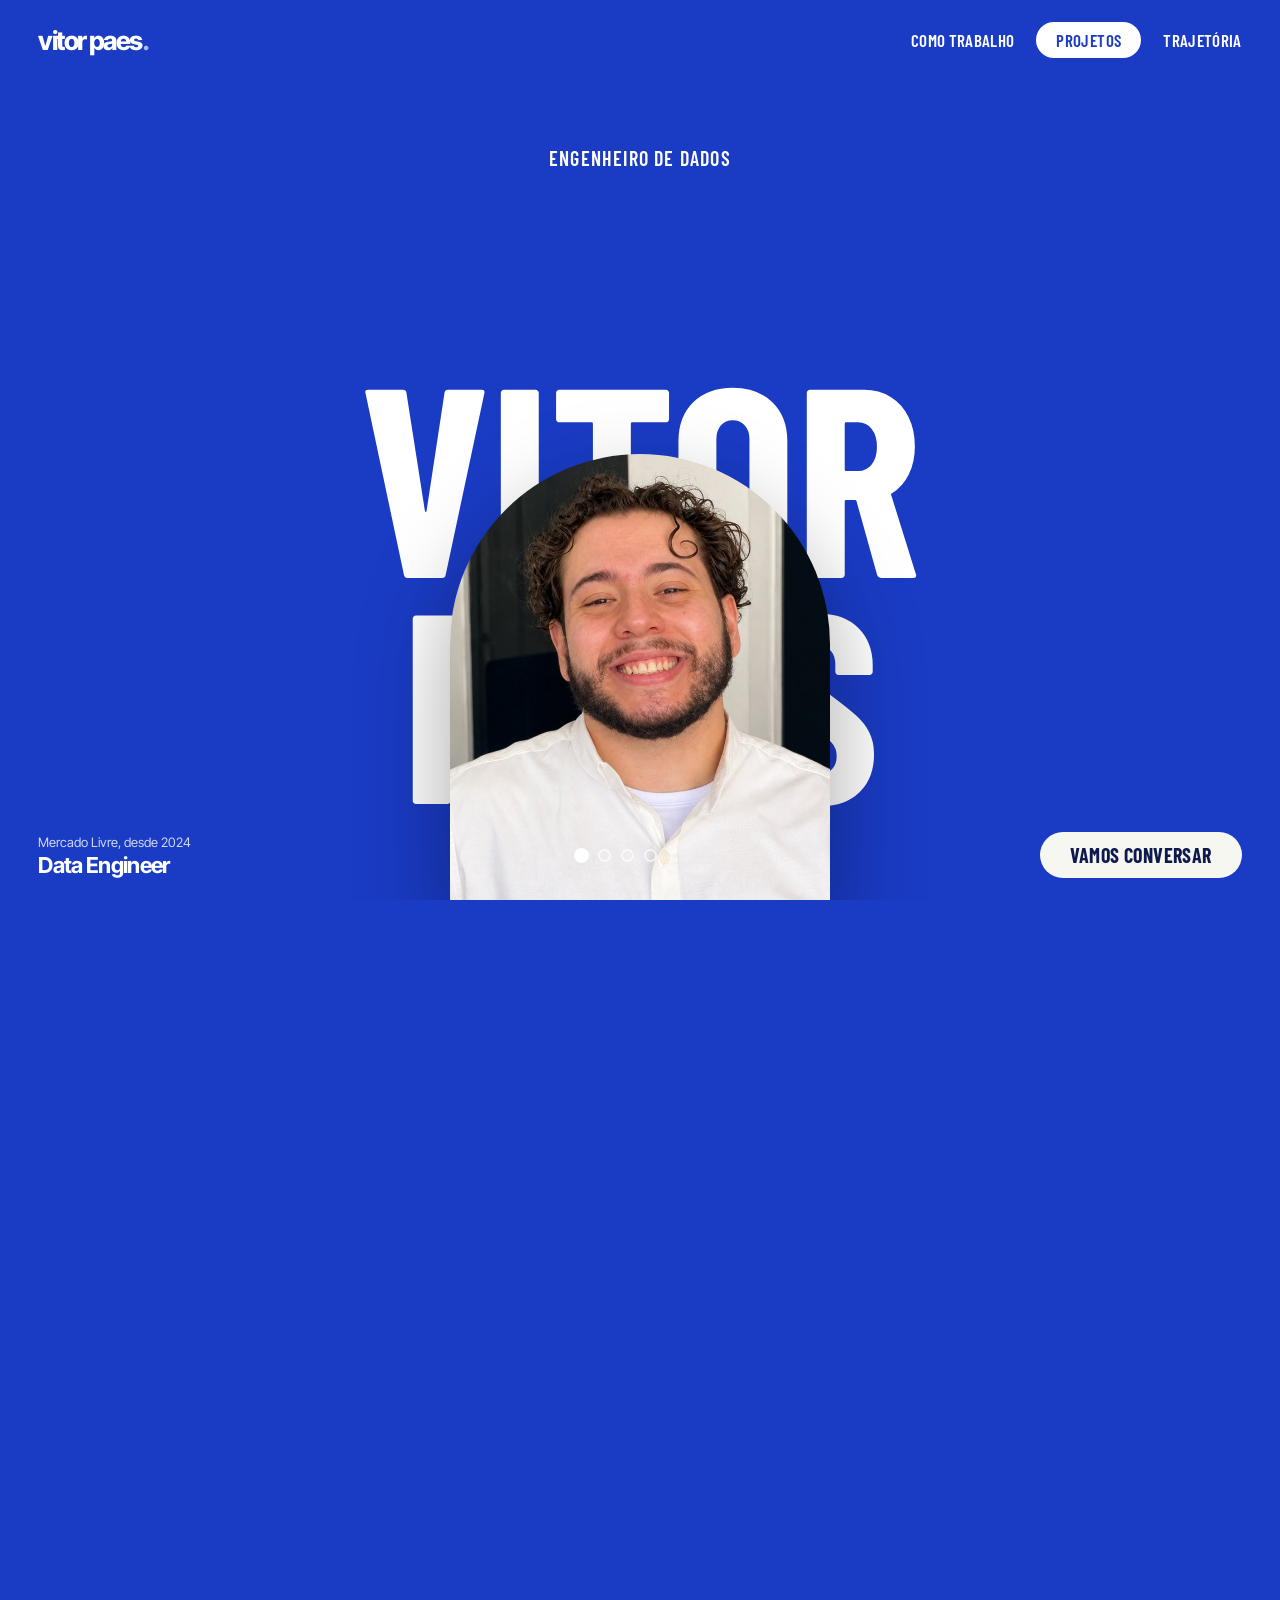
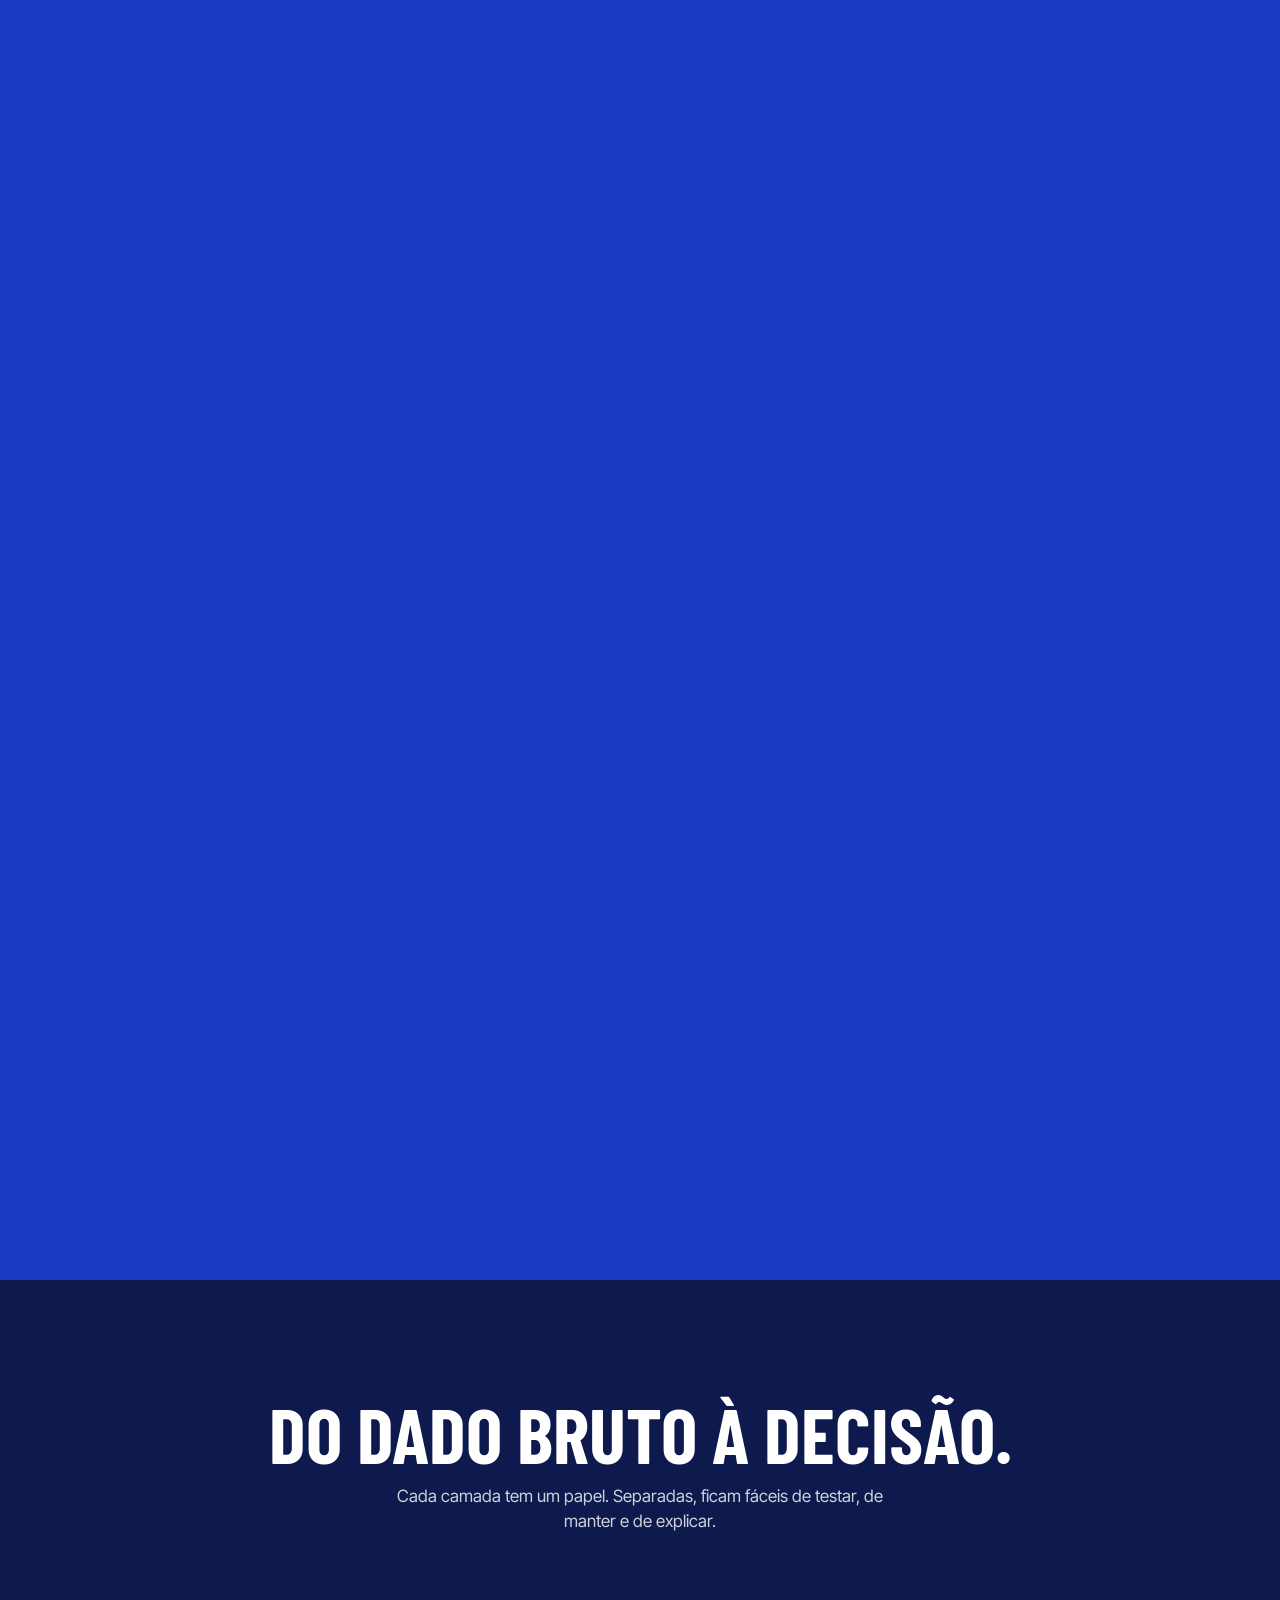
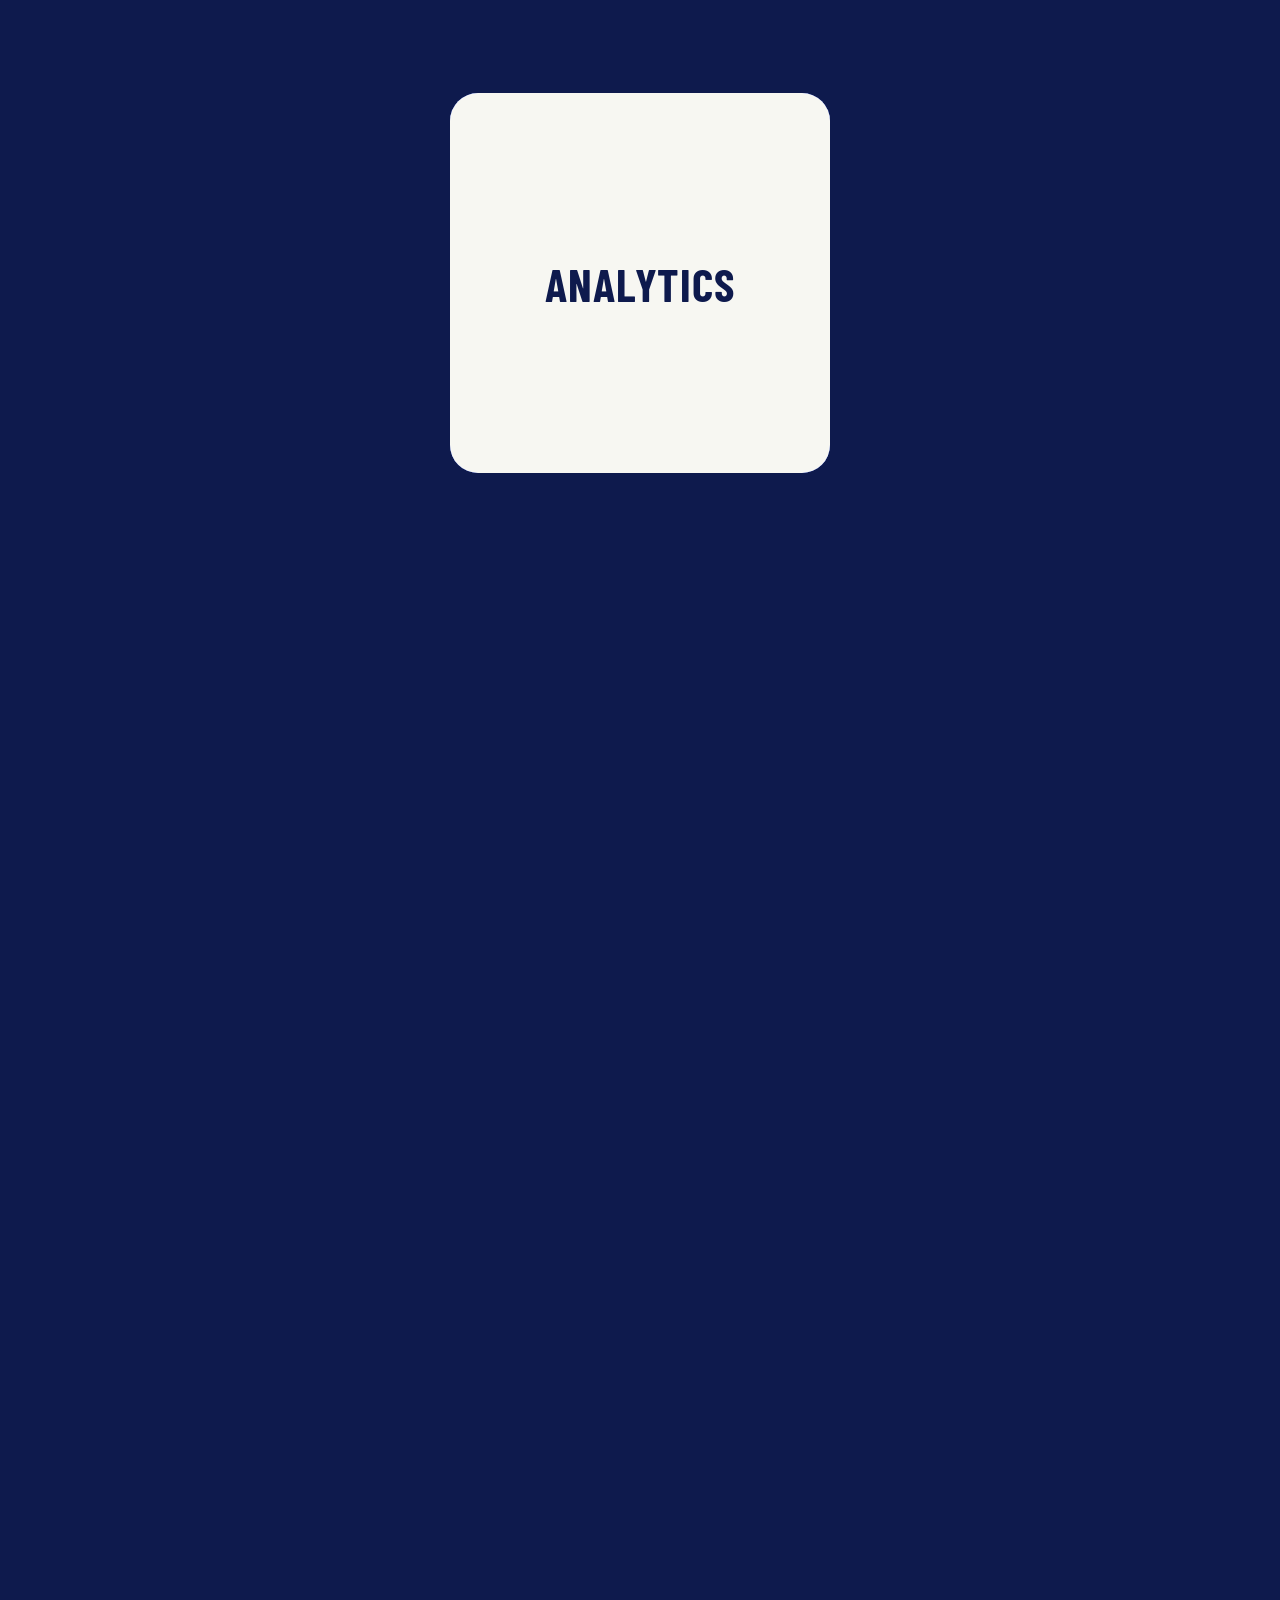
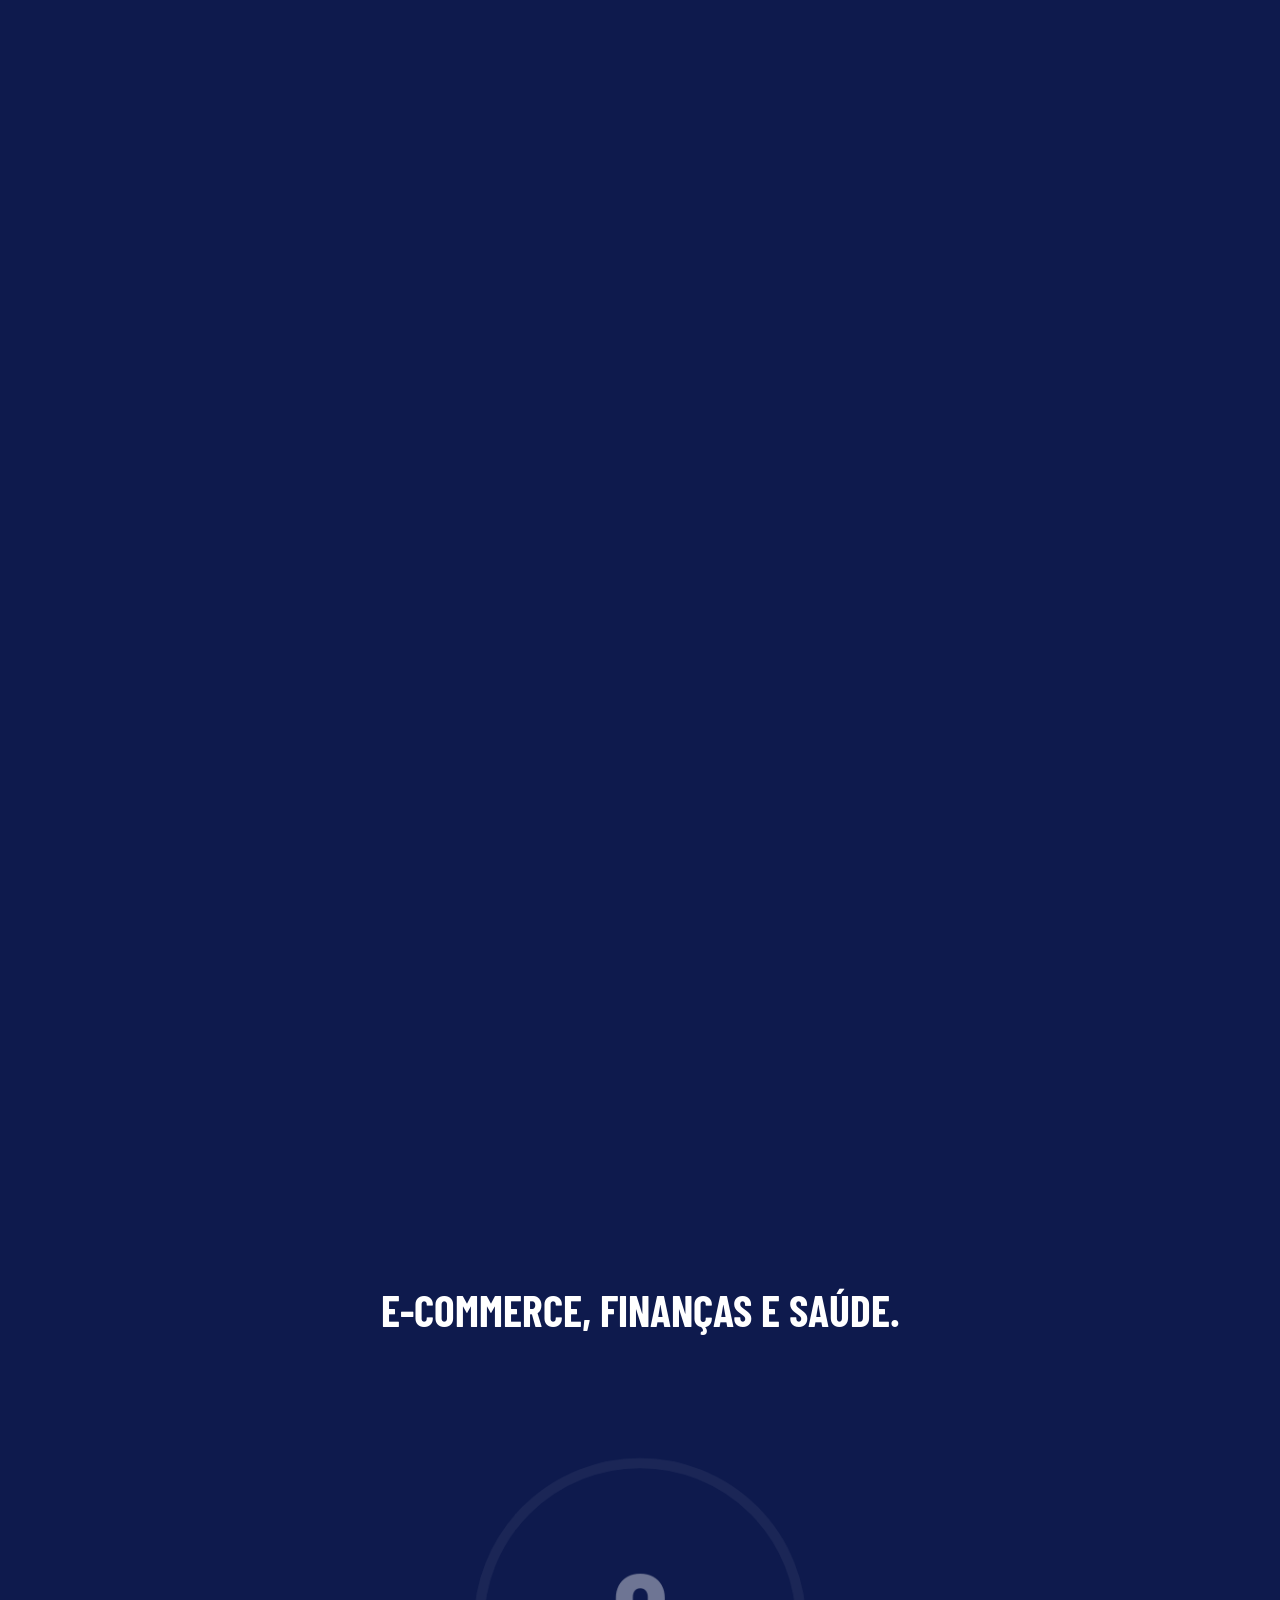
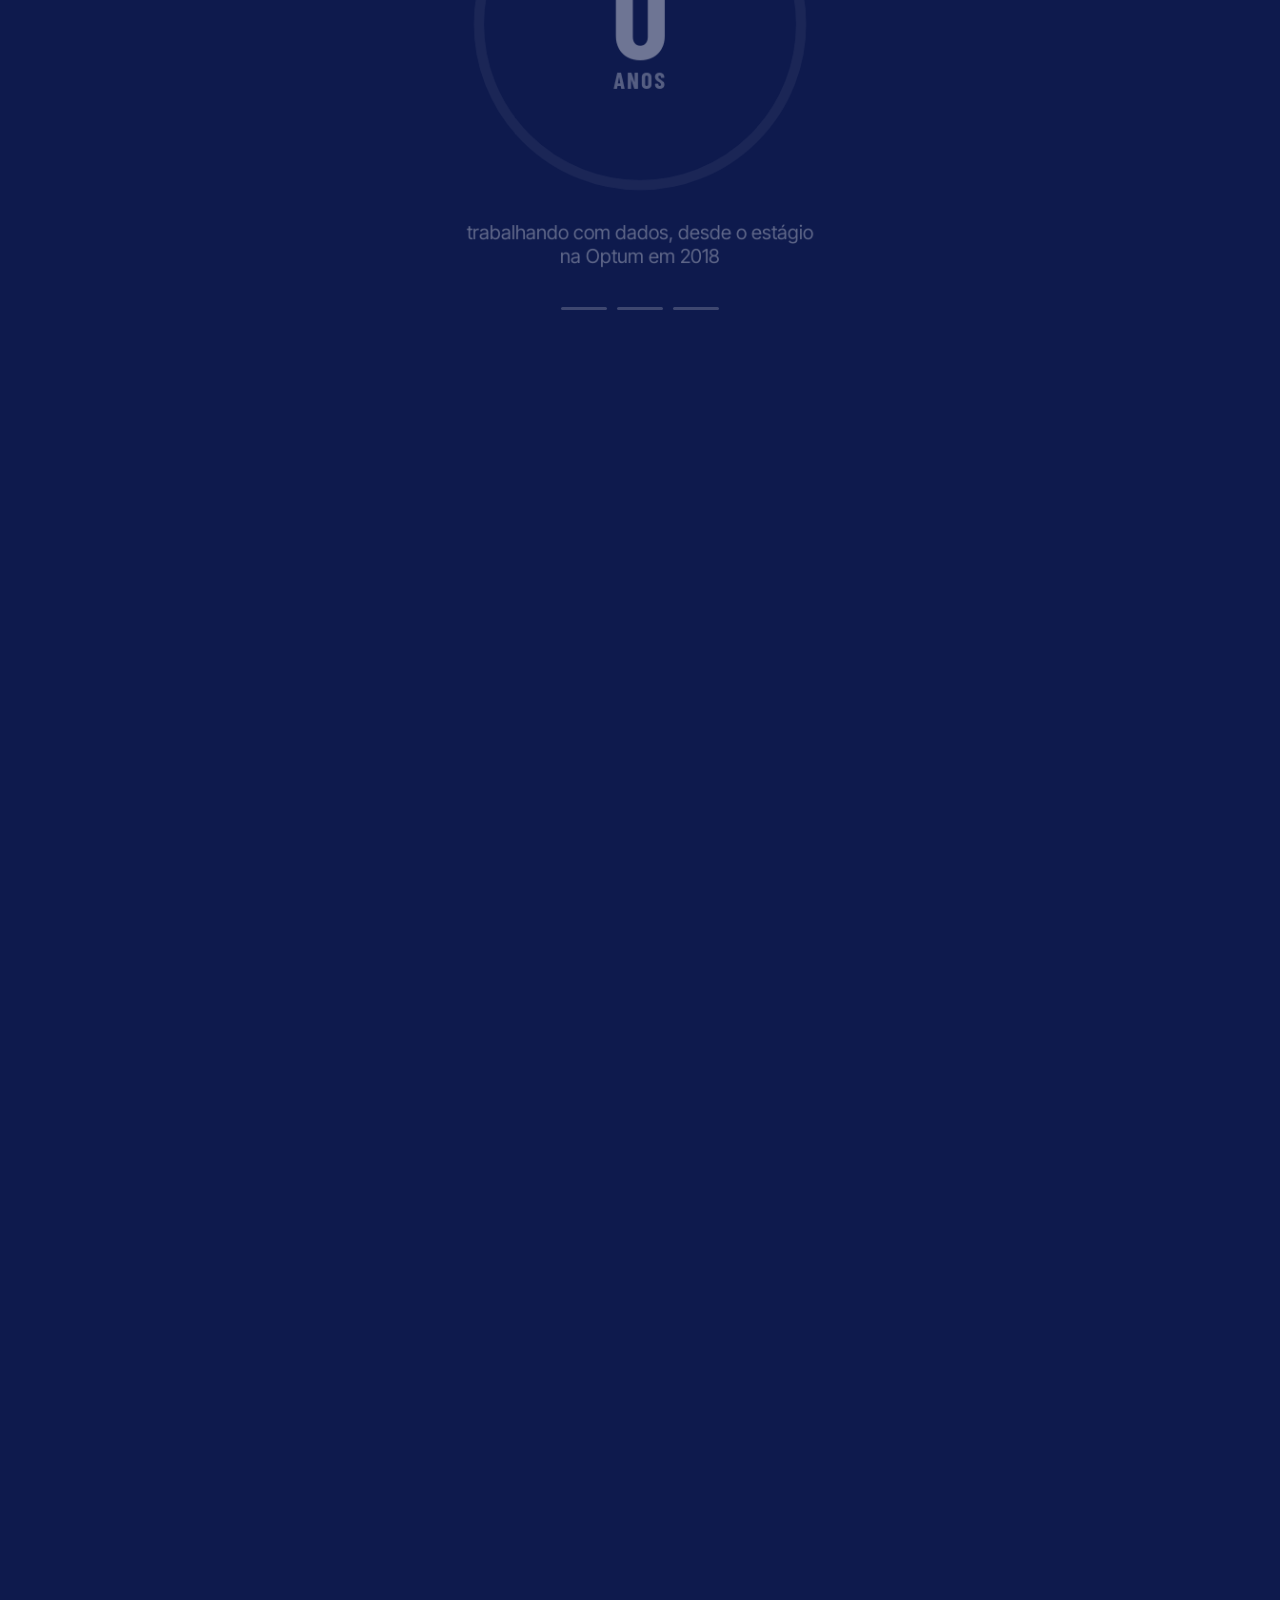
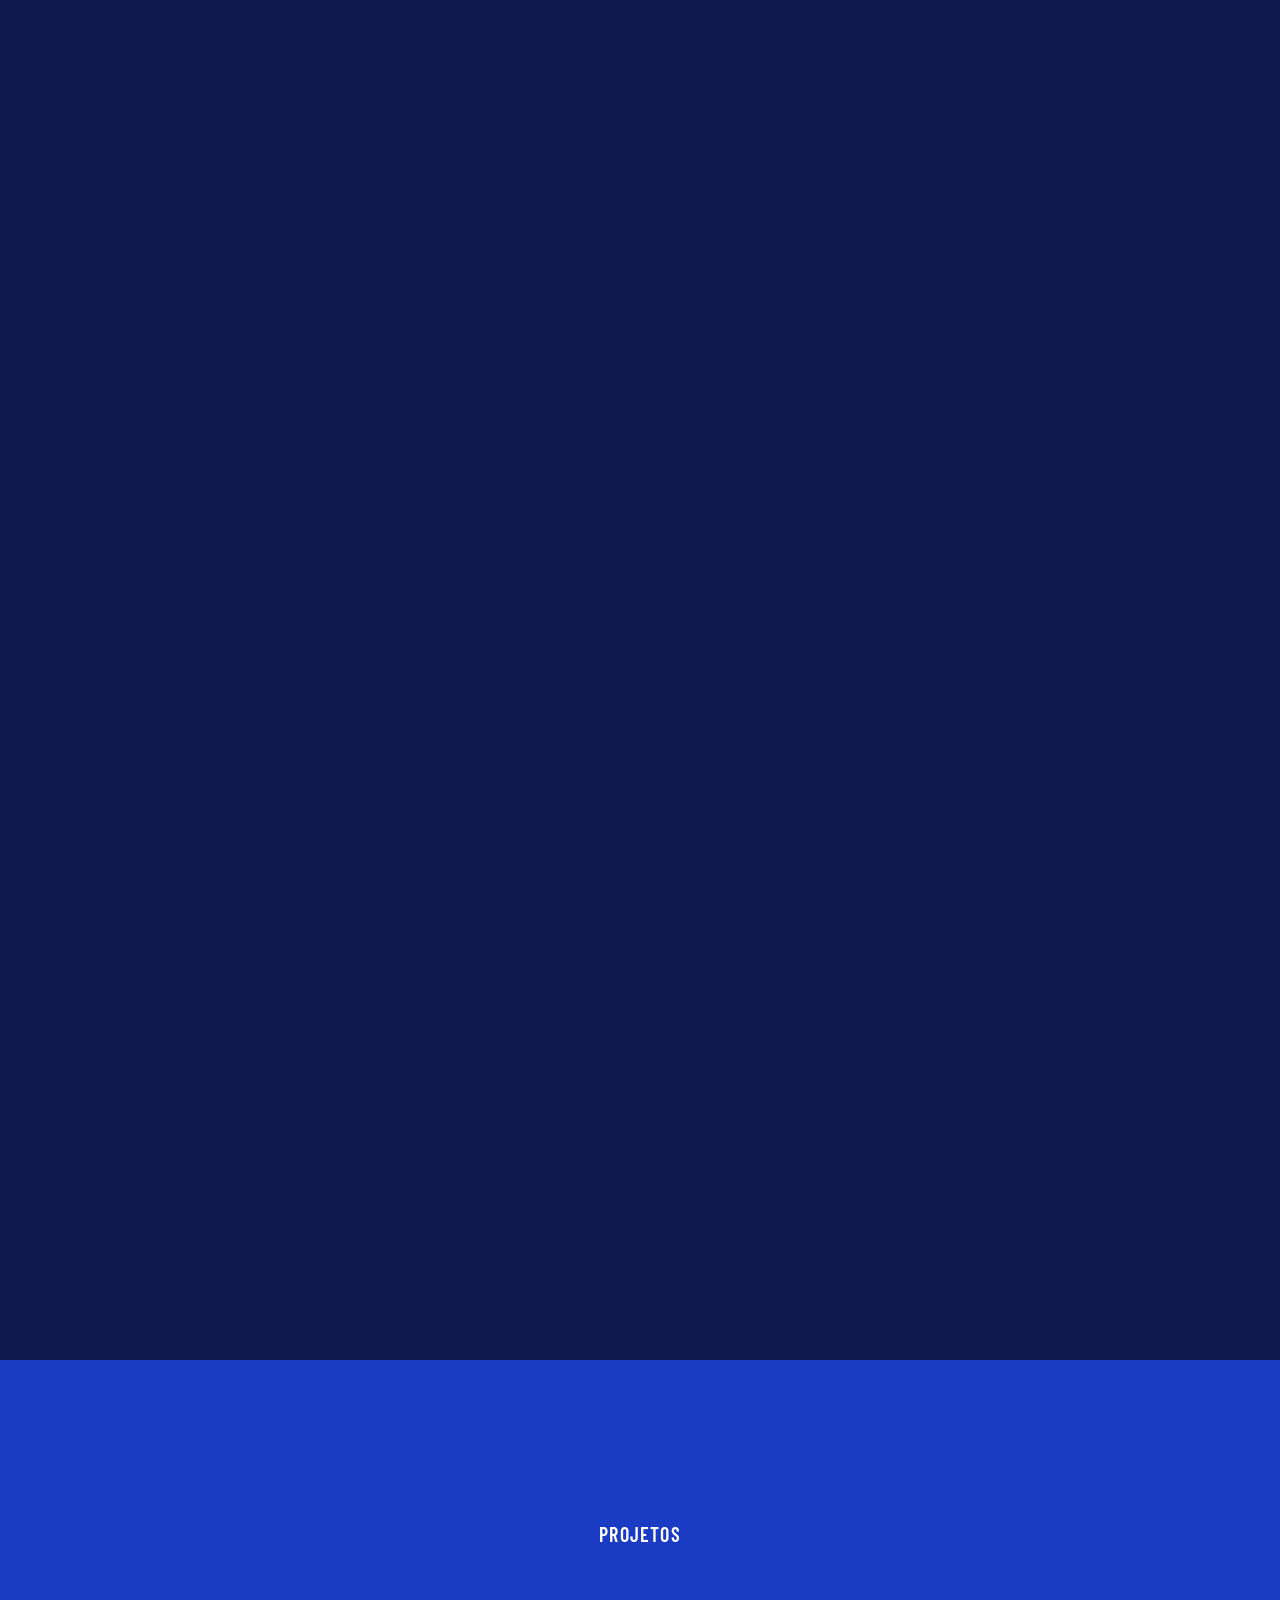
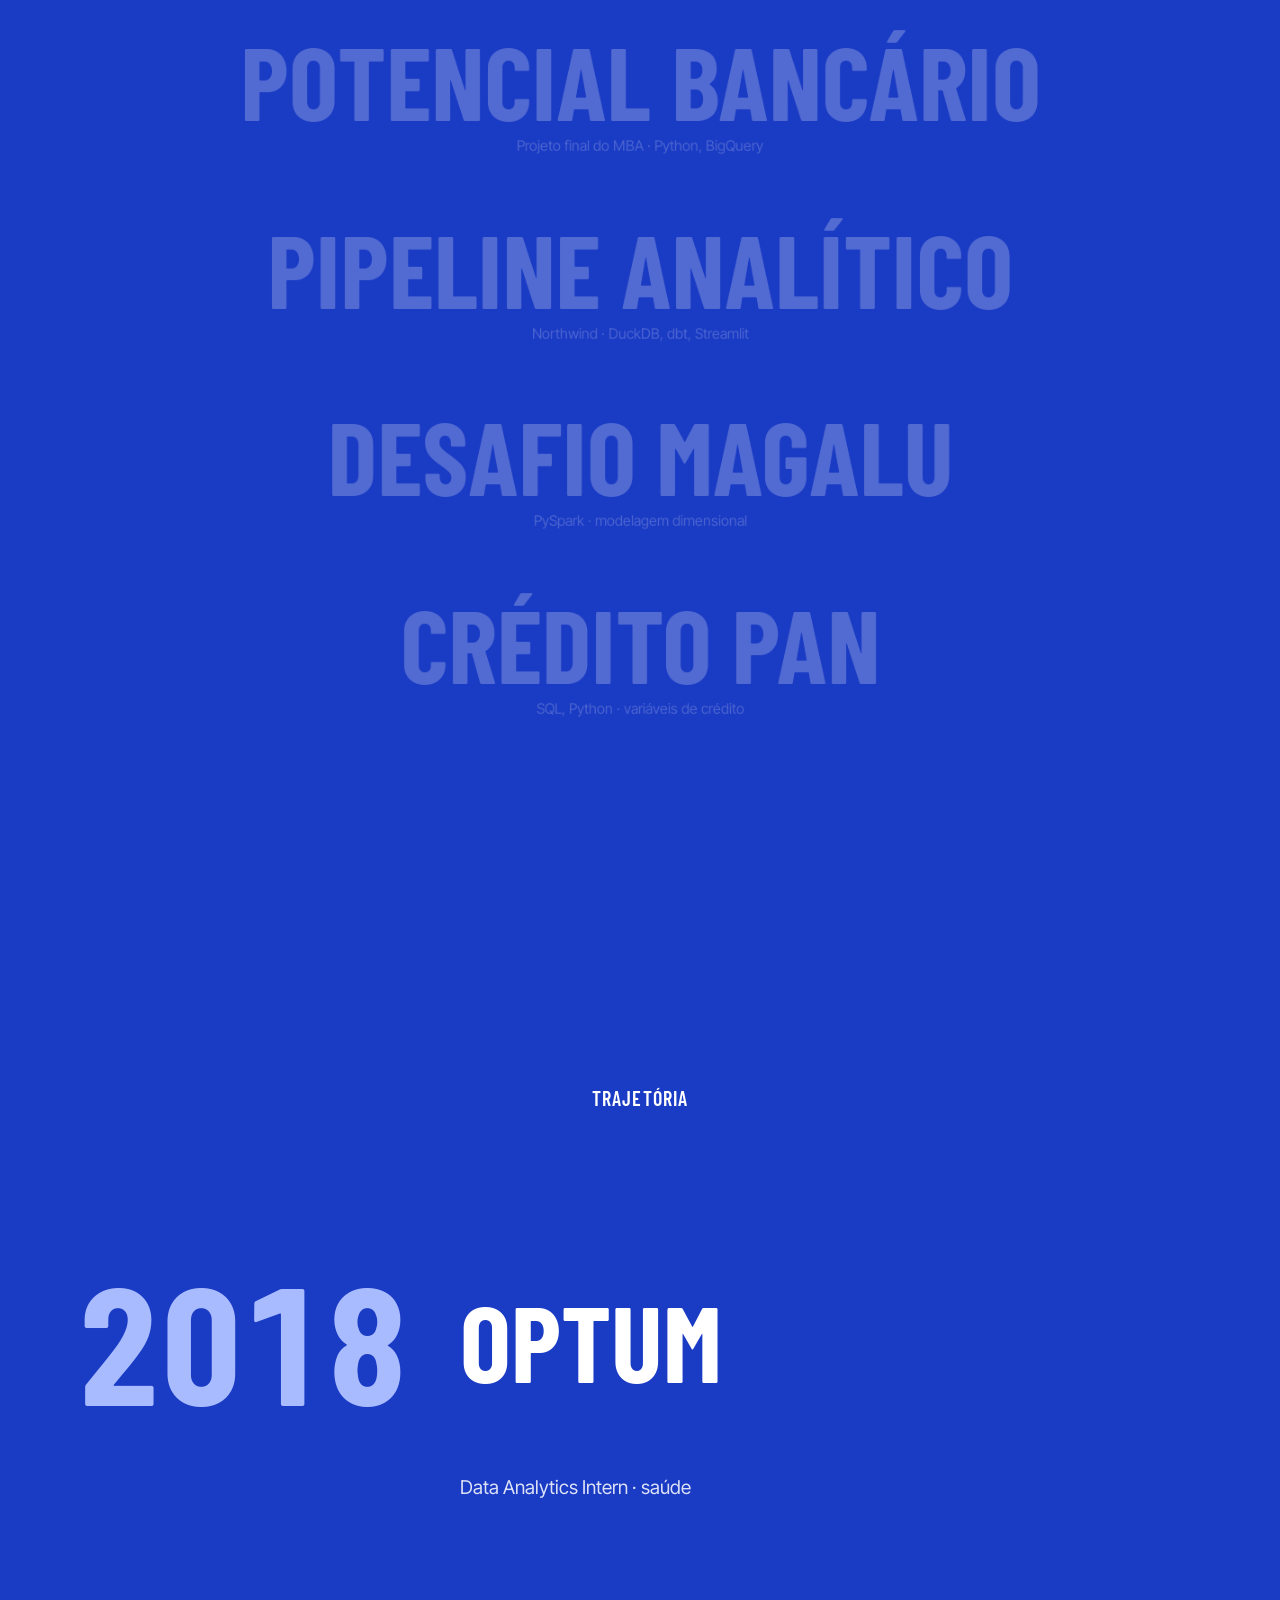
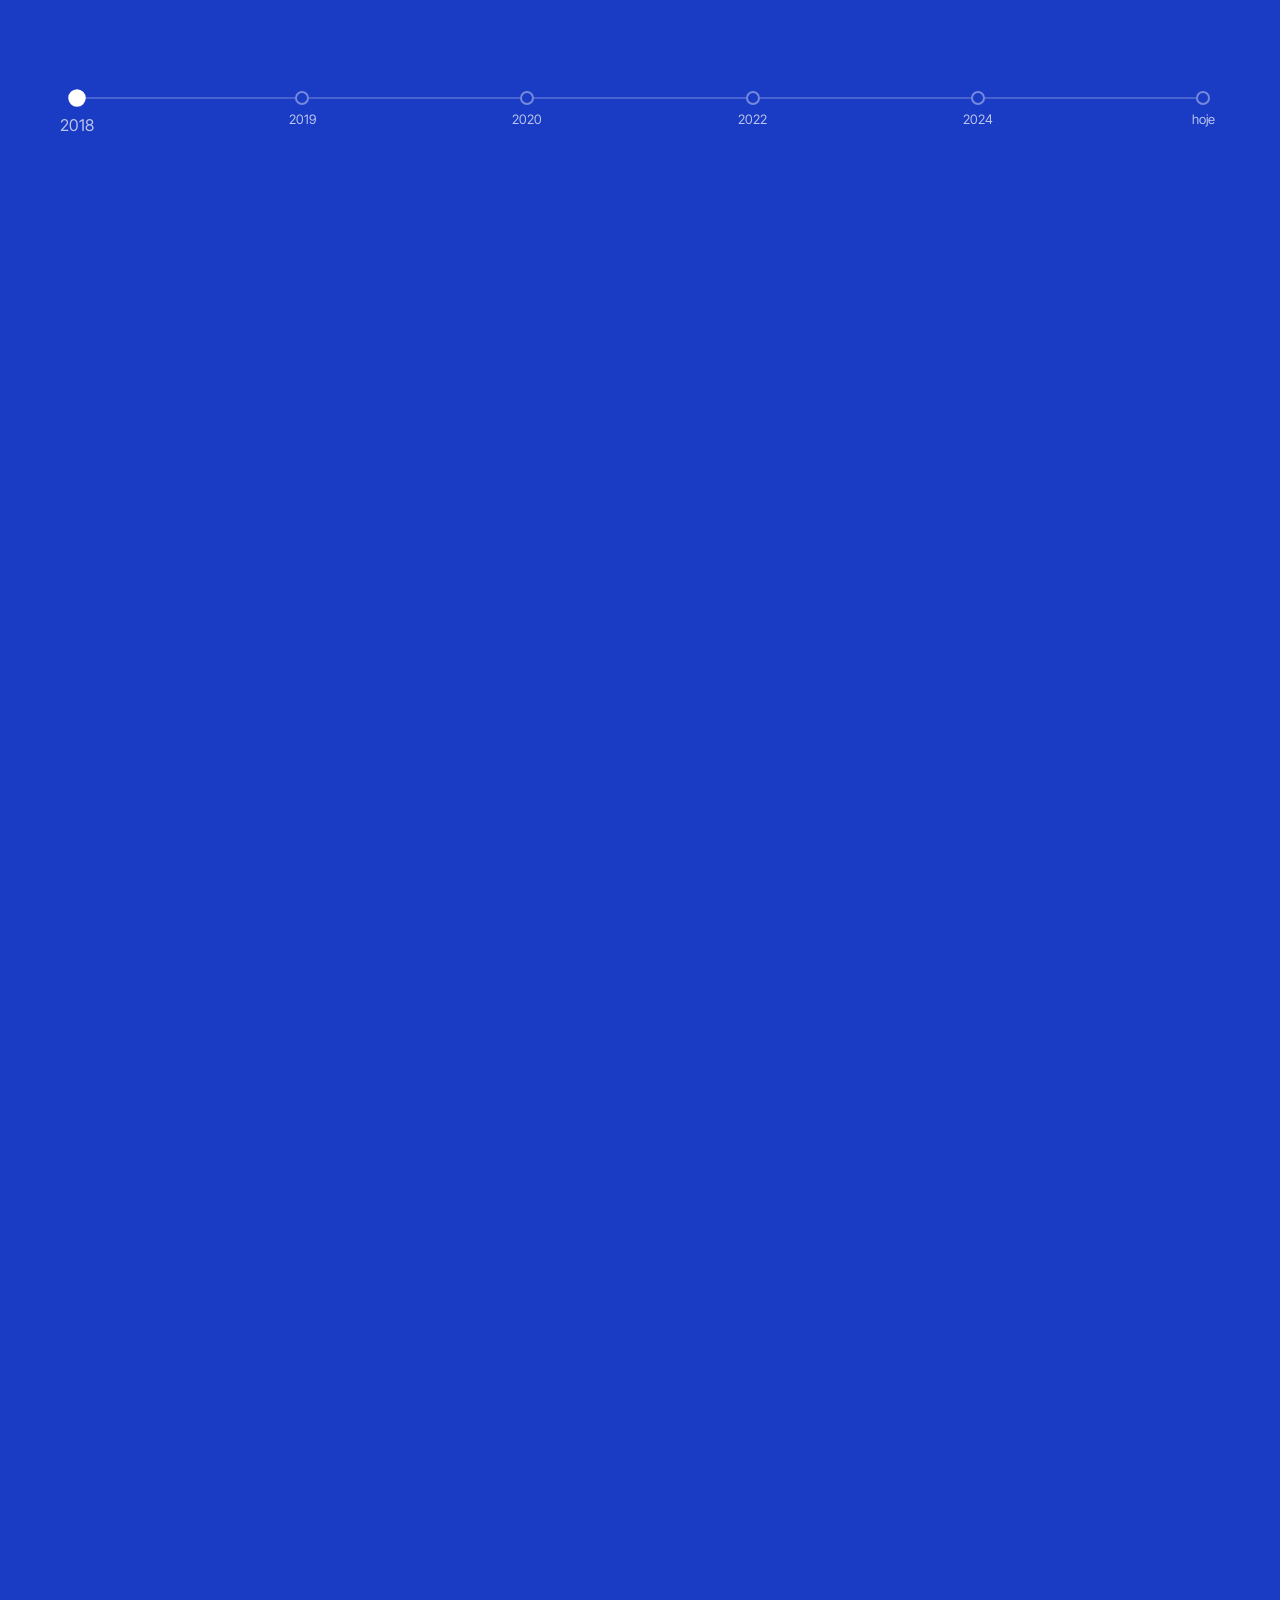
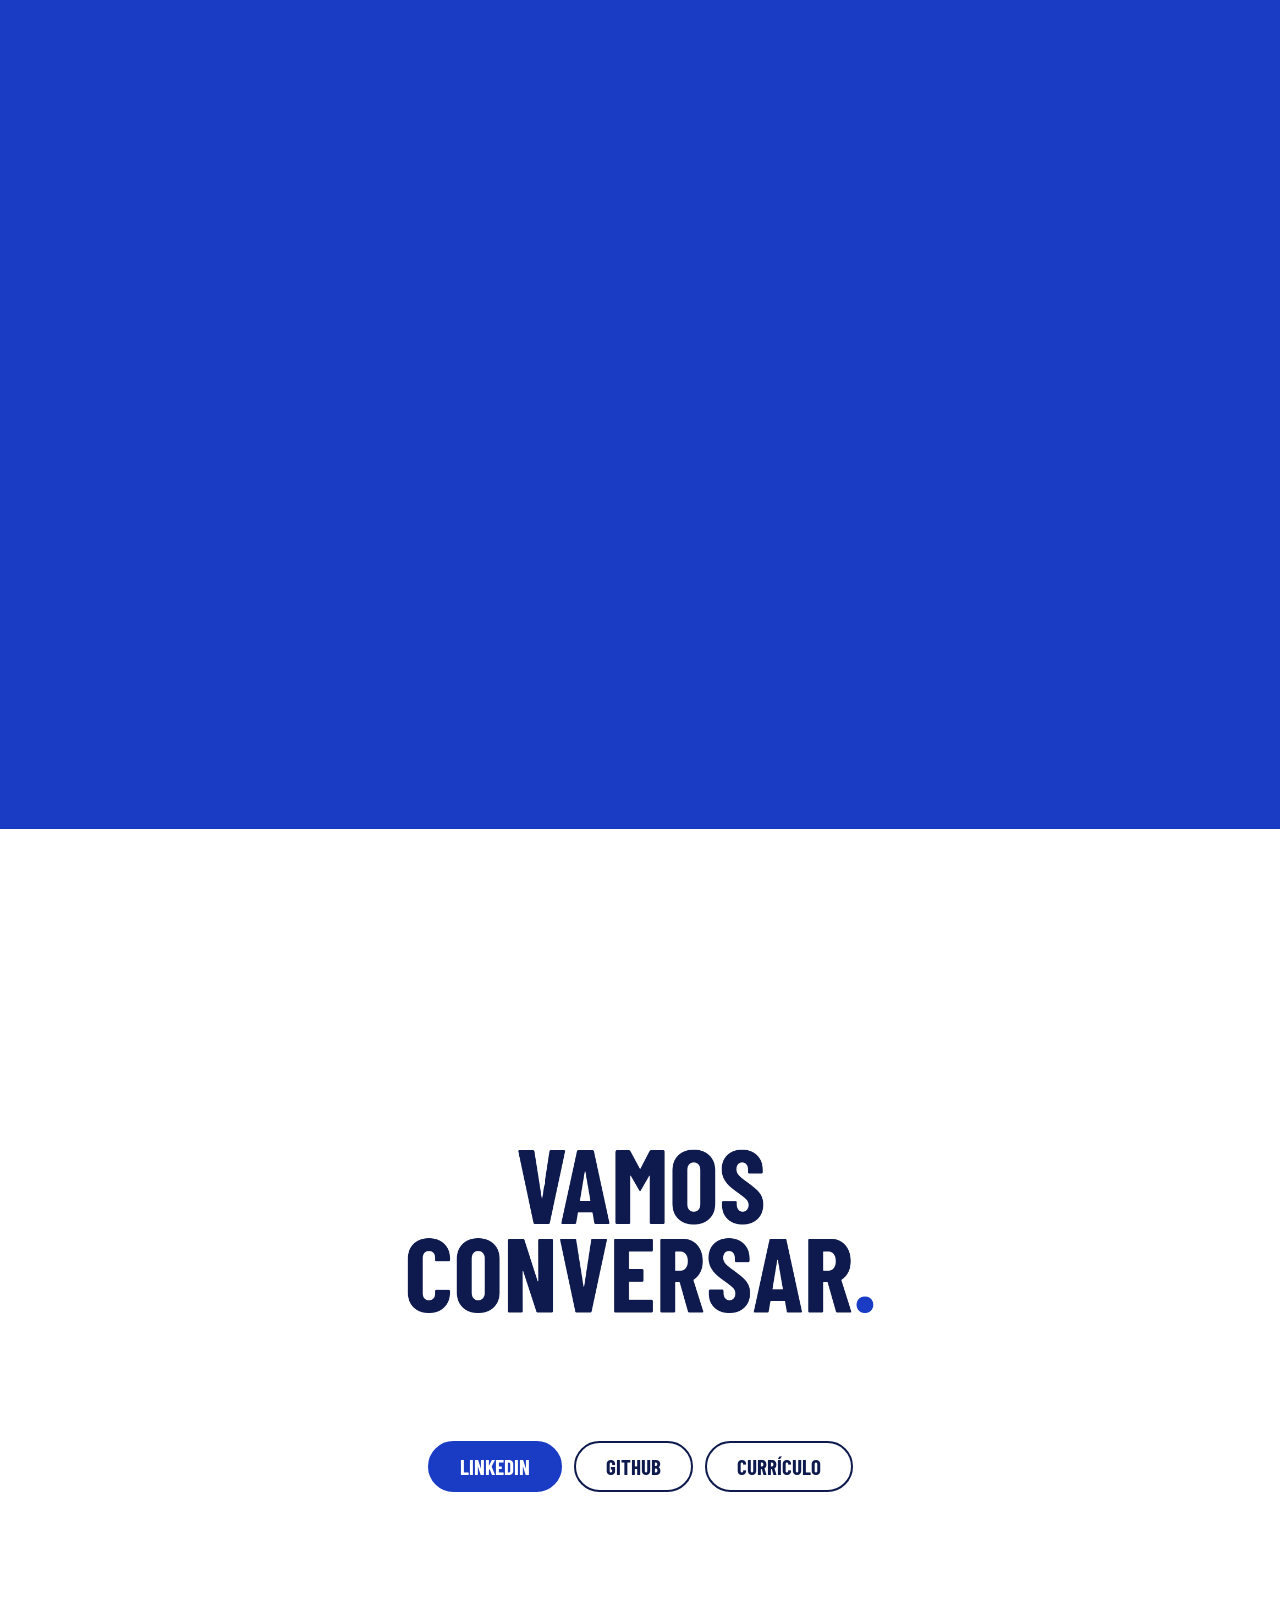
==== index.html @ a7811617 "Protótipo: ajustes para iPhone (cartão e camadas) Co-Authored-By: Claude Opus 5.5 <noreply@anthropic" ====
<!DOCTYPE html>
<html lang="pt-BR">
<head>
<meta charset="utf-8">
<meta name="viewport" content="width=device-width, initial-scale=1">
<meta name="robots" content="noindex, nofollow">
<link rel="icon" href="./favicon.svg" type="image/svg+xml">
<title>Vitor Paes — protótipo animado</title>
<link rel="preconnect" href="https://fonts.googleapis.com">
<link rel="preconnect" href="https://fonts.gstatic.com" crossorigin>
<link href="https://fonts.googleapis.com/css2?family=Barlow+Condensed:wght@500;600;700&family=Inter+Tight:wght@400..800&display=swap" rel="stylesheet">
<style>
:root{--bg:#1A3BC4;--deep:#0E1A4D;--pop:#F7F7F2;--hi:#A9BBFF;--white:#fff;--ink:#0E1A4D}
*{box-sizing:border-box}
html,body{margin:0}
body{background:var(--bg);color:var(--white);font-family:"Inter Tight",Arial,sans-serif;-webkit-font-smoothing:antialiased;overflow-x:hidden}
a{color:inherit;text-decoration:none}
.cond{font-family:"Barlow Condensed","Arial Narrow",sans-serif;text-transform:uppercase}
.sr{position:absolute;width:1px;height:1px;overflow:hidden;clip:rect(0 0 0 0)}

/* header + bottom bar */
.top{position:fixed;inset:0 0 auto 0;z-index:20;display:flex;justify-content:space-between;align-items:center;padding:22px clamp(18px,3vw,40px);pointer-events:none}
.top>*{pointer-events:auto}
.brand{font-size:26px;font-weight:750;letter-spacing:-.06em}
.brand span{color:var(--hi)}
.top nav{display:flex;gap:22px;align-items:center;font-size:17px;font-weight:600;letter-spacing:.02em}
.top nav a.pill{background:var(--white);color:var(--bg);border-radius:999px;padding:8px 20px}
.bar{position:fixed;inset:auto 0 0 0;z-index:20;display:flex;justify-content:space-between;align-items:center;padding:16px clamp(18px,3vw,40px) 20px;pointer-events:none}
.bar>*{pointer-events:auto}
.bar .who p{margin:0;line-height:1.3}
.bar .who small{font-size:13px;opacity:.8}
.bar .who strong{display:block;font-size:22px;letter-spacing:-.03em}
.dots{display:flex;gap:10px}
.dots button{width:13px;height:13px;border-radius:50%;border:2px solid rgba(255,255,255,.7);background:transparent;padding:0;cursor:pointer;transition:background .3s,transform .3s}
.dots button.on{background:var(--white);transform:scale(1.15)}
.cta{background:var(--pop);color:var(--ink);border-radius:999px;padding:11px 30px;font-size:20px;font-weight:700;letter-spacing:.02em;transition:transform .2s}
.cta:hover{transform:scale(1.05)}
body.light .cta{background:var(--bg);color:#fff}body.light .bar .who,body.light .dots button{color:var(--ink);border-color:var(--ink)}
body.light .dots button.on{background:var(--ink)}
body.light .top{color:var(--ink)}
body.light .top nav a.pill{background:var(--ink);color:#fff}

/* scenes */
.scene{position:relative}
.stick{position:sticky;top:0;height:100vh;overflow:hidden}

/* 1. hero */
#hero{height:320vh}
#hero .label{position:absolute;top:14vh;left:0;right:0;text-align:center;font-size:clamp(16px,1.6vw,20px);font-weight:600;letter-spacing:.06em}
#hero .name{position:absolute;top:15vh;left:0;right:0;text-align:center;font-weight:700;font-size:clamp(110px,21vw,330px);line-height:.84;letter-spacing:-.005em;will-change:transform}
#hero .name span{display:block;will-change:transform}
.card3d{position:absolute;left:50%;bottom:0;width:min(380px,70vw,46vh);aspect-ratio:400/470;perspective:1400px;transform:translateX(-50%)}
.card3d .inner{position:relative;width:100%;height:100%;transform-style:preserve-3d;will-change:transform}
.face{position:absolute;inset:0;backface-visibility:hidden;-webkit-backface-visibility:hidden;border-radius:999px 999px 0 0;overflow:hidden;box-shadow:0 40px 90px rgba(0,0,0,.35)}
.face img{width:100%;height:100%;object-fit:cover;object-position:50% 30%;display:block}
.face.back{transform:rotateY(180deg);background:var(--pop);color:var(--ink);display:flex;flex-direction:column;justify-content:flex-end;padding:0 34px 40px}
.face.back .k{font-size:15px;font-weight:600;letter-spacing:.06em;margin:0 0 6px}
.face.back h2{color:var(--bg);margin:0;font-size:clamp(40px,4.4vw,58px);line-height:.88;font-weight:700}
.face.back p{margin:16px 0 0;font-size:16px;line-height:1.5}
.face.back ul{list-style:none;margin:18px 0 0;padding:0;display:flex;flex-wrap:wrap;gap:6px}
.face.back li{border:1.5px solid var(--ink);border-radius:999px;padding:4px 12px;font-size:13px;font-weight:600}
#hero .tag{position:absolute;left:0;right:0;top:15vh;text-align:center;font-size:clamp(34px,5vw,64px);font-weight:700;opacity:0}

/* 2. layers */
#layers{height:340vh;background:var(--deep)}
#layers .head{position:absolute;top:13vh;left:0;right:0;text-align:center;padding:0 20px}
#layers .head h2{margin:0;font-size:clamp(44px,6vw,80px);line-height:.95;font-weight:700}
#layers .head p{margin:14px auto 0;max-width:520px;opacity:.8;font-size:17px;line-height:1.5}
.stack{position:absolute;z-index:1;left:50%;top:67%;width:min(380px,62vw);height:min(380px,62vw);transform:translate(-50%,-50%)}
.slab{position:absolute;inset:0;border-radius:28px;transform-origin:center;will-change:transform;display:flex;align-items:center;justify-content:center}
.slab .face2{position:absolute;inset:0;border-radius:28px}
.s1 .face2{background:#2B3C86;box-shadow:inset 0 0 0 2px rgba(255,255,255,.12)}
.s2 .face2{background:var(--bg);box-shadow:inset 0 0 0 2px rgba(255,255,255,.18)}
.s3 .face2{background:var(--pop)}
.slab .glyph{position:relative;font-size:clamp(28px,4vw,46px);font-weight:700;letter-spacing:.02em}
.s3 .glyph{color:var(--ink)}
.note{position:absolute;z-index:5;width:min(300px,38vw);opacity:0;will-change:transform,opacity}
.note b{display:block;font-size:clamp(28px,3vw,40px);line-height:1;font-weight:700}
.note span{display:block;margin-top:6px;font-size:15px;line-height:1.45;opacity:.85}
.n1{left:6vw;top:72%}.n2{right:6vw;top:56%;text-align:right}.n3{left:6vw;top:40%}

/* 3. numbers */
#numbers{height:380vh;background:var(--deep)}
#numbers .k{position:absolute;top:11vh;left:0;right:0;text-align:center;font-size:clamp(28px,3.4vw,44px);font-weight:700;padding:0 20px}
.stat{position:absolute;inset:0;display:flex;flex-direction:column;align-items:center;justify-content:center;opacity:0;will-change:transform,opacity}
.ring{position:relative;width:min(360px,68vw,44vh);aspect-ratio:1;margin-top:8vh}
.ring svg{position:absolute;inset:0;width:100%;height:100%;transform:rotate(-90deg)}
.ring circle{fill:none;stroke-width:6}
.ring .bgc{stroke:rgba(255,255,255,.14)}
.ring .fg{stroke:var(--hi);stroke-linecap:round}
.ring .val{position:absolute;inset:0;display:flex;flex-direction:column;align-items:center;justify-content:center;font-size:clamp(96px,14vh,170px);line-height:.9;font-weight:700;font-variant-numeric:tabular-nums}
.ring .val small{font-size:.2em;letter-spacing:.08em;opacity:.75;margin-top:.15em}
.stat p{margin:26px 0 0;font-size:clamp(17px,1.6vw,21px);opacity:.85;text-align:center;max-width:420px;padding:0 20px}
.stat .chip{display:inline-block;margin-top:14px;border:1.5px solid var(--hi);color:var(--hi);border-radius:999px;padding:6px 16px;font-size:15px;font-weight:600;opacity:0;transition:opacity .4s}
.steps{position:absolute;bottom:130px;left:0;right:0;display:flex;justify-content:center;gap:10px}
.steps i{width:46px;height:3px;background:rgba(255,255,255,.2);border-radius:2px;overflow:hidden;position:relative}
.steps i b{position:absolute;inset:0;background:#fff;transform-origin:left;transform:scaleX(0)}
.reveal{opacity:0;transform:translateY(40px);transition:opacity .9s cubic-bezier(.2,.7,.2,1),transform .9s cubic-bezier(.2,.7,.2,1)}
.reveal.in{opacity:1;transform:none}

/* 4. projects */
#projects{padding:18vh 20px 22vh;text-align:center}
#projects .k{font-size:20px;font-weight:600;letter-spacing:.06em;margin:0 0 6vh}
.proj{display:block;margin:0 auto;padding:3vh 0;will-change:transform,opacity}
.proj b{display:block;font-size:clamp(58px,9vw,132px);line-height:.9;font-weight:700}
.proj span{display:block;margin-top:10px;font-size:16px;opacity:.85}
.proj:hover b{color:var(--hi)}

/* 5. path */
#path{height:520vh;background:var(--bg)}
#path .k{position:absolute;top:13vh;left:0;right:0;text-align:center;font-size:20px;font-weight:600;letter-spacing:.06em}
.slots{position:absolute;left:clamp(20px,6vw,90px);right:clamp(20px,6vw,90px);top:50%;transform:translateY(-58%);display:grid;grid-template-columns:auto 1fr;gap:clamp(20px,4vw,64px);align-items:end}
.slot{overflow:hidden;--lh:clamp(84px,13vw,190px);height:var(--lh)}
.slot .col{will-change:transform}
.slot .col div{height:var(--lh);line-height:var(--lh);font-weight:700;font-size:var(--lh);white-space:nowrap}
.years .col div{color:var(--hi);font-variant-numeric:tabular-nums}
.names .col div{font-size:min(calc(var(--lh)*.74),8.4vw)}
.role{grid-column:2;margin:0;height:28px;overflow:hidden}
.role .col div{height:28px;line-height:28px;font-size:19px;opacity:.85;white-space:nowrap;overflow:hidden;text-overflow:ellipsis}
.line{position:absolute;left:clamp(20px,6vw,90px);right:clamp(20px,6vw,90px);bottom:150px;height:2px;background:rgba(255,255,255,.2)}
.line .fill{position:absolute;inset:0;background:#fff;transform-origin:left;transform:scaleX(0)}
.line .node{position:absolute;top:50%;width:14px;height:14px;margin:-7px 0 0 -7px;border-radius:50%;background:var(--bg);border:2px solid rgba(255,255,255,.4);transition:background .3s,border-color .3s,transform .3s}
.line .node.on{background:#fff;border-color:#fff;transform:scale(1.25)}
.line .node span{position:absolute;top:18px;left:50%;transform:translateX(-50%);font-size:13px;white-space:nowrap;opacity:.7}

/* 6. end */
#end{height:200vh;background:#fff;color:var(--ink)}
#end .stick{display:flex;flex-direction:column;align-items:center;justify-content:center;text-align:center;padding:0 20px}
#end h2{margin:0;font-size:clamp(90px,15vw,230px);line-height:.84;font-weight:700;will-change:transform}
#end h2 i{font-style:normal;color:var(--bg)}
.links{display:flex;gap:12px;margin-top:6vh;flex-wrap:wrap;justify-content:center}
.links a{border:2px solid var(--ink);border-radius:999px;padding:11px 30px;font-size:21px;font-weight:700}
.links a.main{background:var(--bg);border-color:var(--bg);color:#fff}

.hint{position:absolute;left:0;right:0;bottom:120px;text-align:center;font-size:14px;opacity:.8}

@media (max-width:760px){
  .top nav a:not(.pill){display:none}
  .bar .who{display:none}
  .stats{grid-template-columns:1fr;gap:6vh}.stats>div{border-left:0}
  .note{width:auto;left:24px!important;right:24px!important;text-align:left!important;display:flex;align-items:baseline;gap:12px}
  .note b{font-size:24px;min-width:118px;flex:none}.note span{margin:0;font-size:14px}
  .n3{top:64%!important}.n2{top:71.5%!important}.n1{top:79%!important}
  #layers .head{top:12vh}#layers .head h2{font-size:38px}#layers .head p{display:none}
  .stack{top:43%;width:min(230px,58vw);height:min(230px,58vw)}
  .slab .glyph{font-size:24px}
  .card3d{bottom:104px;width:min(300px,74vw,38vh)}
  #hero .name{font-size:19vw}
  .face.back{padding:0 22px 26px}
  .face.back .k{font-size:12px}
  .face.back h2{font-size:38px}
  .face.back p{font-size:14px;margin-top:10px}
  .face.back ul{margin-top:12px;gap:5px}.face.back li{font-size:12px;padding:3px 10px}
  #hero .tag{top:14vh}
  .slots{grid-template-columns:1fr;gap:4px;transform:translateY(-62%)}.slot{--lh:clamp(64px,17vw,110px)}.names .col div{font-size:13vw}.role{grid-column:1}.role .col div{font-size:15px}
}
@media (prefers-reduced-motion:reduce){
  #hero,#layers,#path,#end{height:auto}
  .stick{position:relative;height:auto;min-height:100vh}
  .reveal{opacity:1;transform:none;transition:none}
}
</style>
</head>
<body>

<header class="top">
  <a class="brand" href="#hero">vitor paes<span>.</span></a>
  <nav class="cond">
    <a href="#layers">Como trabalho</a>
    <a class="pill" href="#projects">Projetos</a>
    <a href="#path">Trajetória</a>
  </nav>
</header>

<main>
  <!-- 1 -->
  <section id="hero" class="scene" data-scene>
    <div class="stick">
      <p class="label cond">Engenheiro de dados</p>
      <h1 class="name cond"><span class="l1">Vitor</span><span class="l2">Paes</span></h1>
      <p class="tag cond">Dados com contexto.</p>
      <div class="card3d" aria-hidden="false">
        <div class="inner">
          <div class="face front"><img src="vitor.jpg" alt="Foto de Vitor Paes"></div>
          <div class="face back">
            <p class="k cond">Hoje no Mercado Livre</p>
            <h2 class="cond">Data<br>Engineer</h2>
            <p>Integração, transformação e modelagem para conectar tecnologia e negócio.</p>
            <ul><li>SQL</li><li>Python</li><li>PySpark</li><li>dbt</li><li>Airflow</li><li>GCP</li></ul>
          </div>
        </div>
      </div>
    </div>
  </section>

  <!-- 2 -->
  <section id="layers" class="scene" data-scene>
    <div class="stick">
      <div class="head">
        <h2 class="cond">Do dado bruto à decisão.</h2>
        <p>Cada camada tem um papel. Separadas, ficam fáceis de testar, de manter e de explicar.</p>
      </div>
      <div class="stack" aria-hidden="true">
        <div class="slab s1"><div class="face2"></div><span class="glyph cond">raw</span></div>
        <div class="slab s2"><div class="face2"></div><span class="glyph cond">trusted</span></div>
        <div class="slab s3"><div class="face2"></div><span class="glyph cond">analytics</span></div>
      </div>
      <div class="note n1"><b class="cond">Raw</b><span>Os dados como chegam das fontes, guardados sem mexer.</span></div>
      <div class="note n2"><b class="cond">Trusted</b><span>Limpos, padronizados e testados.</span></div>
      <div class="note n3"><b class="cond">Analytics</b><span>Modelados para responder às perguntas do negócio.</span></div>
    </div>
  </section>

  <!-- 3 -->
  <section id="numbers" class="scene" data-scene>
    <div class="stick">
      <p class="k cond">E-commerce, finanças e saúde.</p>
      <div class="stat" data-to="8"><div class="ring"><svg viewBox="0 0 200 200" aria-hidden="true"><circle class="bgc" cx="100" cy="100" r="94"/><circle class="fg" cx="100" cy="100" r="94"/></svg><div class="val cond"><span>0</span><small>anos</small></div></div><p>trabalhando com dados, desde o estágio na Optum em 2018</p></div>
      <div class="stat" data-to="6"><div class="ring"><svg viewBox="0 0 200 200" aria-hidden="true"><circle class="bgc" cx="100" cy="100" r="94"/><circle class="fg" cx="100" cy="100" r="94"/></svg><div class="val cond"><span>0</span><small>empresas</small></div></div><p>de consultoria a banco, varejo, meios de pagamento e marketplace</p></div>
      <div class="stat" data-to="mba"><div class="ring"><svg viewBox="0 0 200 200" aria-hidden="true"><circle class="bgc" cx="100" cy="100" r="94"/><circle class="fg" cx="100" cy="100" r="94"/></svg><div class="val cond"><span>MBA</span></div></div><p>em Engenharia de Dados pela Universidade Presbiteriana Mackenzie</p><span class="chip cond">Concluído em 2026</span></div>
      <div class="steps" aria-hidden="true"><i><b></b></i><i><b></b></i><i><b></b></i></div>
    </div>
  </section>

  <!-- 4 -->
  <section id="projects" class="scene">
    <p class="k cond">Projetos</p>
    <a class="proj cond" href="#projects"><b>Potencial bancário</b><span style="font-family:'Inter Tight';text-transform:none">Projeto final do MBA · Python, BigQuery</span></a>
    <a class="proj cond" href="#projects"><b>Pipeline analítico</b><span style="font-family:'Inter Tight';text-transform:none">Northwind · DuckDB, dbt, Streamlit</span></a>
    <a class="proj cond" href="#projects"><b>Desafio Magalu</b><span style="font-family:'Inter Tight';text-transform:none">PySpark · modelagem dimensional</span></a>
    <a class="proj cond" href="#projects"><b>Crédito PAN</b><span style="font-family:'Inter Tight';text-transform:none">SQL, Python · variáveis de crédito</span></a>
  </section>

  <!-- 5 -->
  <section id="path" class="scene" data-scene>
    <div class="stick">
      <p class="k cond">Trajetória</p>
      <div class="slots cond">
        <div class="slot years"><div class="col"><div>2018</div><div>2019</div><div>2020</div><div>2022</div><div>2024</div><div>2024</div></div></div>
        <div class="slot names"><div class="col"><div>Optum</div><div>NTT Data</div><div>Itaú</div><div>Magalu</div><div>Cielo</div><div>Mercado Livre</div></div></div>
        <div class="role" style="font-family:'Inter Tight';text-transform:none"><div class="col"><div>Data Analytics Intern · saúde</div><div>Junior Data Engineer · consultoria</div><div>Data Engineer · banco</div><div>Analytics Engineer · varejo</div><div>Data Engineer · meios de pagamento</div><div>Data Engineer · marketplace, hoje</div></div></div>
      </div>
      <div class="line" aria-hidden="true"><div class="fill"></div></div>
    </div>
  </section>

  <!-- 6 -->
  <section id="end" class="scene" data-scene>
    <div class="stick">
      <h2 class="cond">Vamos<br>conversar<i>.</i></h2>
      <div class="links cond">
        <a class="main" href="https://www.linkedin.com/in/vitor-paes/">LinkedIn</a>
        <a href="https://github.com/VitorPaes">GitHub</a>
        <a href="https://vitorpaes.dev/curriculo-vitor-paes.pdf">Currículo</a>
      </div>
    </div>
  </section>
</main>

<div class="bar">
  <div class="who"><p><small>Mercado Livre, desde 2024</small><strong>Data Engineer</strong></p></div>
  <div class="dots" role="tablist" aria-label="Seções">
    <button data-go="hero" aria-label="Início"></button>
    <button data-go="layers" aria-label="Como trabalho"></button>
    <button data-go="projects" aria-label="Projetos"></button>
    <button data-go="path" aria-label="Trajetória"></button>
  </div>
  <a class="cta cond" href="#end">Vamos conversar</a>
</div>

<script>
(function(){
  const reduce = matchMedia('(prefers-reduced-motion: reduce)').matches;
  const clamp=(v,a=0,b=1)=>Math.min(b,Math.max(a,v));
  const seg=(p,a,b)=>clamp((p-a)/(b-a));
  const ease=t=>t<.5?2*t*t:1-Math.pow(-2*t+2,2)/2;
  const $=s=>document.querySelector(s), $$=s=>[...document.querySelectorAll(s)];
  const prog=el=>{const r=el.getBoundingClientRect();const span=r.height-innerHeight;return span>0?clamp(-r.top/span):(r.top<innerHeight?1:0)};

  const l1=$('#hero .l1'),l2=$('#hero .l2'),card=$('#hero .inner'),cardWrap=$('#hero .card3d'),tag=$('#hero .tag'),label=$('#hero .label');
  const slabs=$$('.slab'),notes=[$('.n1'),$('.n2'),$('.n3')],head=$('#layers .head');
  const endH=$('#end h2');
  const stats=$$('.stat'),steps=$$('.steps b'),C=2*Math.PI*94;
  stats.forEach(st=>{const f=st.querySelector('.fg');f.style.strokeDasharray=C;f.style.strokeDashoffset=C});
  const N=6,yCol=$('.years .col'),nCol=$('.names .col'),rCol=$('.role .col'),line=$('.line'),fill=$('.line .fill');
  const labels=['2018','2019','2020','2022','2024','hoje'];
  for(let i=0;i<N;i++){const n=document.createElement('div');n.className='node';n.style.left=(i/(N-1)*100)+'%';n.innerHTML='<span>'+labels[i]+'</span>';line.appendChild(n)}
  const nodes=$$('.line .node');
  const projs=$$('.proj');

  function frame(){
    if(reduce) return;
    // 1 hero: name splits, card turns around
    let p=prog($('#hero'));
    const s=ease(seg(p,0,.45));
    l1.style.transform=`translateX(${-s*70}vw)`;
    l2.style.transform=`translateX(${s*70}vw)`;
    l1.style.opacity=l2.style.opacity=1-seg(p,.25,.45);
    label.style.opacity=1-seg(p,.1,.3);
    const lift=ease(seg(p,.05,.4));
    const flip=ease(seg(p,.4,.8));
    cardWrap.style.transform=`translateX(-50%) translateY(${-lift*6}vh) scale(${1+lift*.06})`;
    card.style.transform=`rotateY(${flip*180}deg) rotateZ(${Math.sin(flip*Math.PI)*-6}deg)`;
    tag.style.opacity=seg(p,.82,.95);
    tag.style.transform=`translateY(${(1-seg(p,.82,.95))*30}px)`;

    // 2 layers: stack explodes apart, labels arrive
    p=prog($('#layers'));
    head.style.opacity=1-seg(p,.75,.92);
    const tilt=ease(seg(p,0,.25));
    const spread=ease(seg(p,.15,.65));
    slabs.forEach((el,i)=>{
      const off=(1-i)*spread*(innerWidth<760?Math.min(innerHeight*.085,70):Math.min(innerHeight*.14,130));
      el.style.transform=`translateY(${off}px) rotateX(${tilt*58}deg) rotateZ(${tilt*-38}deg)`;
    });
    notes.forEach((n,i)=>{
      const t=ease(seg(p,.3+i*.12,.45+i*.12));
      n.style.opacity=t;n.style.transform=`translate3d(0,${(1-t)*24}px,200px)`;
    });

    // 4 projects: the one closest to the middle lights up
    const mid=innerHeight/2;
    projs.forEach(el=>{
      const r=el.getBoundingClientRect();const d=Math.abs(r.top+r.height/2-mid)/mid;
      const t=clamp(1-d);
      el.style.opacity=.25+t*.75;el.style.transform=`scale(${.9+t*.1})`;
    });

    // 3 numbers: one stat per third, ring and value scrubbed by scroll
    p=prog($('#numbers'));
    stats.forEach((st,i)=>{
      const a=i/3,b=(i+1)/3,local=seg(p,a,b);
      const fadeIn=seg(p,a-.04,a+.06),fadeOut=i<2?1-seg(p,b-.06,b+.02):1;
      const vis=Math.min(fadeIn,fadeOut);
      st.style.opacity=vis;
      st.style.transform=`translateY(${(1-fadeIn)*60-(1-fadeOut)*60}px) scale(${.92+vis*.08})`;
      const k=ease(seg(local,.05,.75));
      st.querySelector('.fg').style.strokeDashoffset=C*(1-k);
      const to=st.dataset.to;
      if(to!=='mba') st.querySelector('.val span').textContent=Math.round(k*(+to));
      else st.querySelector('.chip').style.opacity=k>.98?1:0;
      steps[i].style.transform=`scaleX(${local})`;
    });

    // 5 path: slot-machine years and names, timeline draws
    p=prog($('#path'));
    const f=seg(p,.04,.96)*(N-1),fi=Math.min(Math.floor(f),N-2),ft=f-fi;
    const pos=f>=N-1?N-1:fi+ease(seg(ft,.55,1));
    const lh=$('.years .col div').offsetHeight,rh=$('.role .col div').offsetHeight;
    yCol.style.transform=`translateY(${-pos*lh}px)`;
    nCol.style.transform=`translateY(${-pos*lh}px)`;
    rCol.style.transform=`translateY(${-pos*rh}px)`;
    fill.style.transform=`scaleX(${pos/(N-1)})`;
    nodes.forEach((n,i)=>n.classList.toggle('on',pos>=i-.5));

    // 6 end: headline grows in
    p=prog($('#end'));
    endH.style.transform=`scale(${.55+ease(seg(p,0,.6))*.45})`;
  }
  function min(a,b){return Math.min(a,b)}

  // dots + light mode
  const ids=['hero','layers','projects','path'];
  const dots=$$('.dots button');
  function ui(){
    let cur=0;ids.forEach((id,i)=>{const r=document.getElementById(id).getBoundingClientRect();if(r.top<innerHeight*.5)cur=i});
    dots.forEach((d,i)=>d.classList.toggle('on',i===cur));
    const er=$('#end').getBoundingClientRect();document.body.classList.toggle('light',er.top<innerHeight*.6);
  }
  dots.forEach(d=>d.addEventListener('click',()=>document.getElementById(d.dataset.go).scrollIntoView({behavior:reduce?'auto':'smooth'})));

  let queued=false;
  function onScroll(){if(queued)return;queued=true;requestAnimationFrame(()=>{queued=false;frame();ui()})}
  addEventListener('scroll',onScroll,{passive:true});addEventListener('resize',onScroll);
  onScroll();

  // reveals + counters
  const io=new IntersectionObserver(es=>es.forEach(e=>{
    if(!e.isIntersecting)return;e.target.classList.add('in');io.unobserve(e.target);
    const c=e.target.querySelector('[data-count]');
    if(c){const to=+c.dataset.count;if(reduce){c.textContent=to;return}
      const t0=performance.now();const step=t=>{const k=clamp((t-t0)/1200);c.textContent=Math.round(ease(k)*to);if(k<1)requestAnimationFrame(step)};requestAnimationFrame(step)}
  }),{threshold:.35});
  $$('.reveal').forEach(el=>io.observe(el));
})();
</script>
</body>
</html>
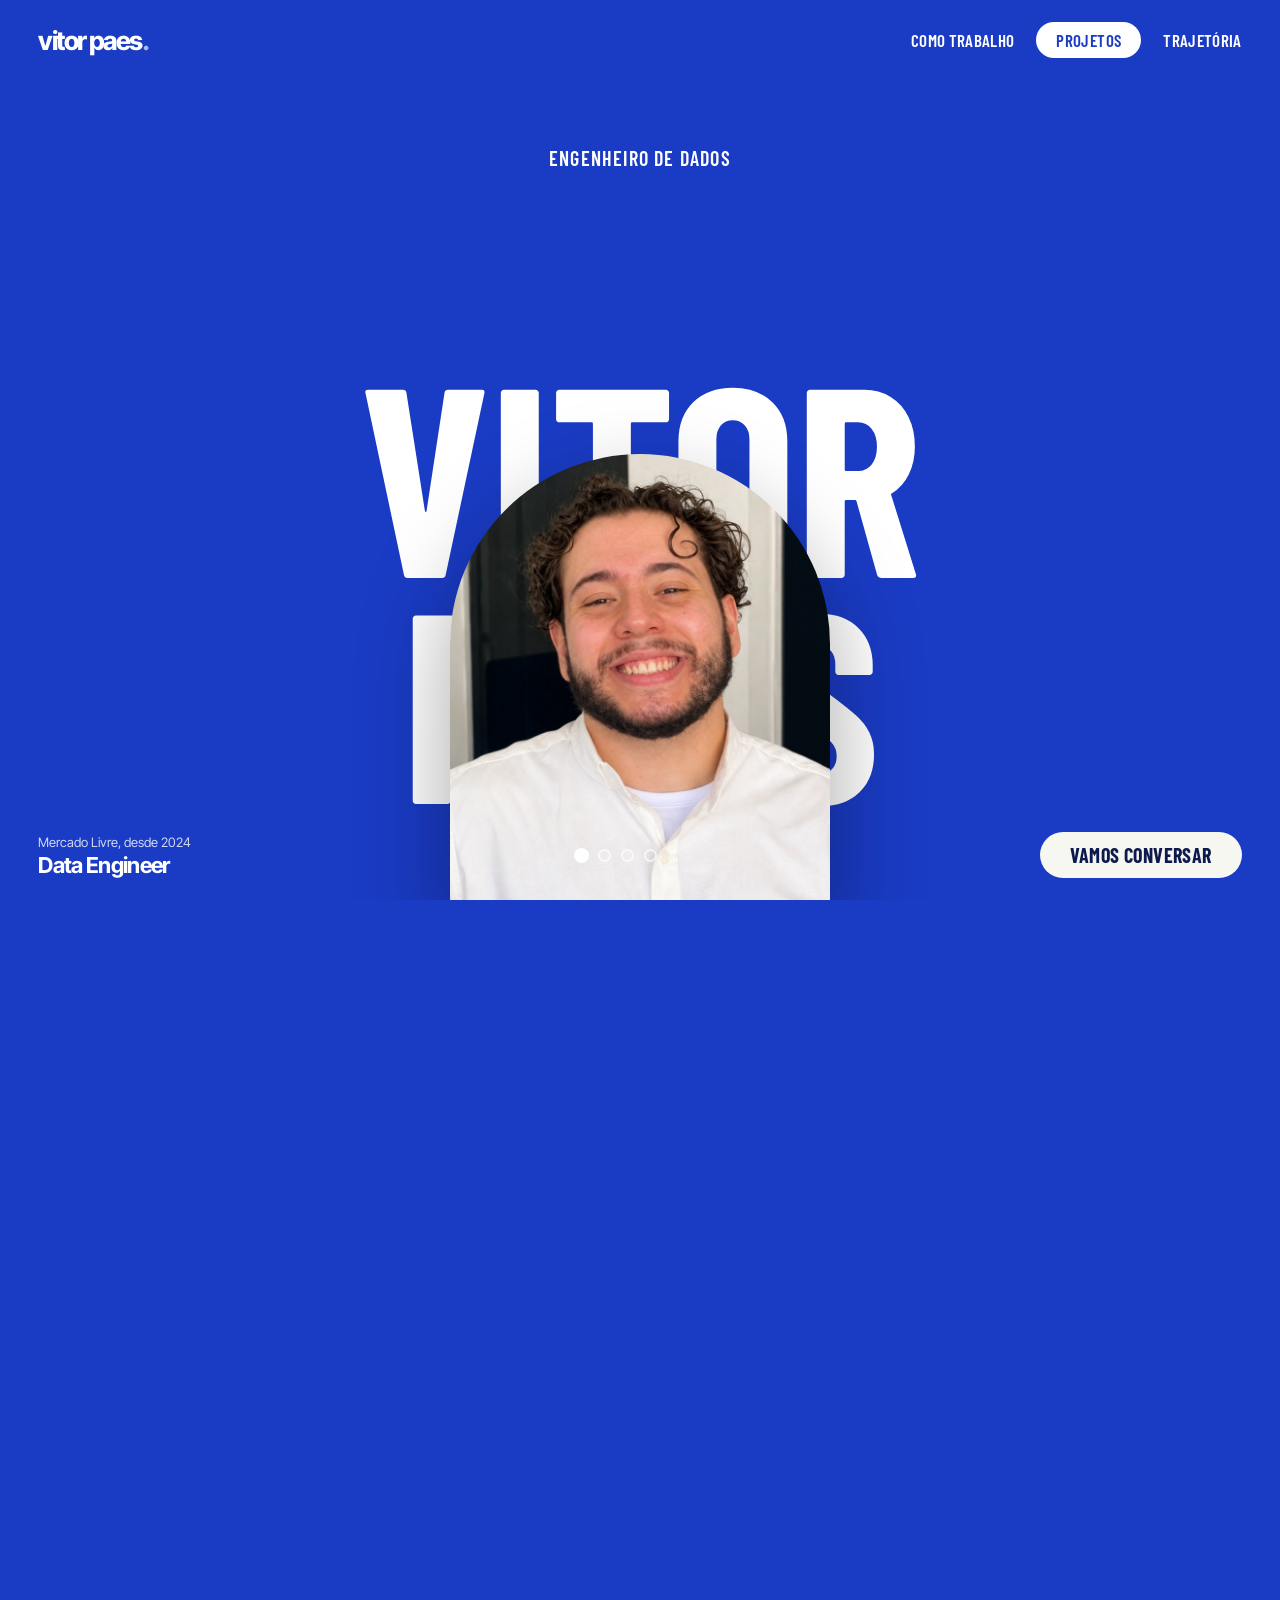
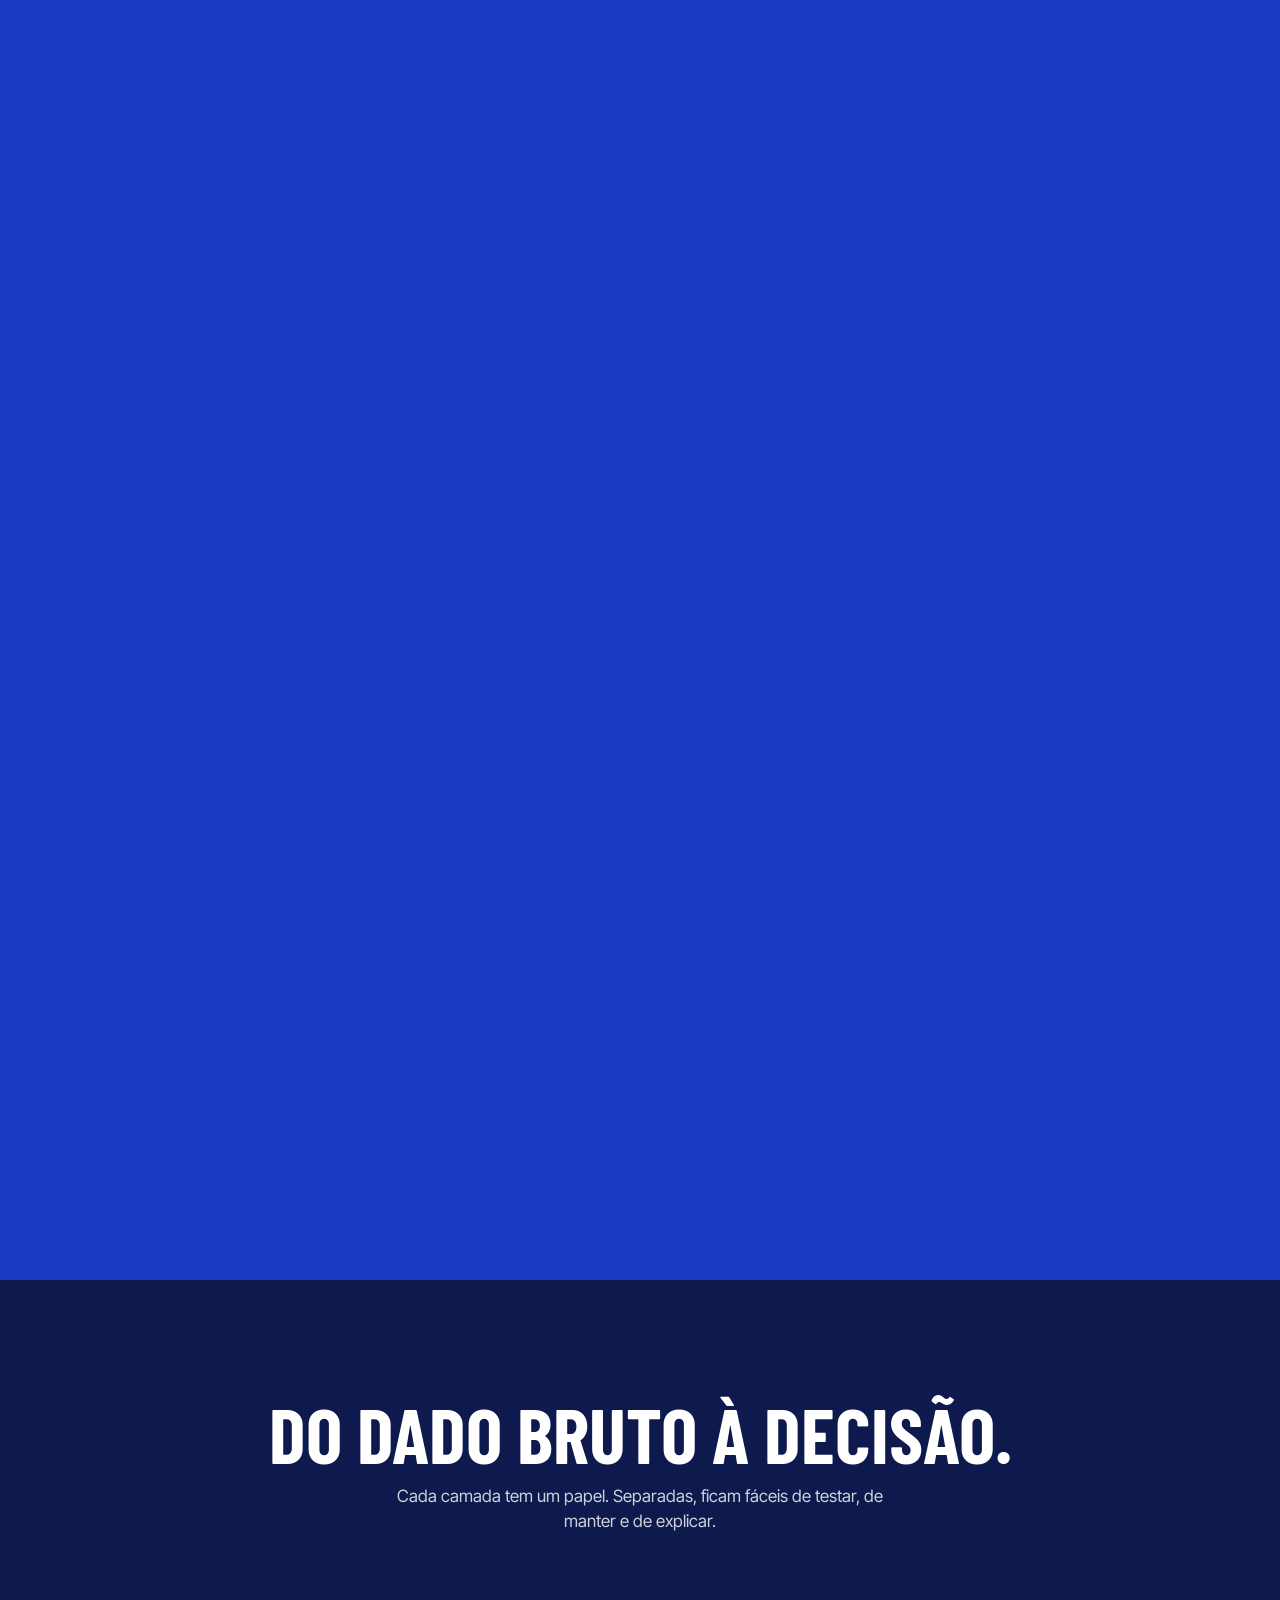
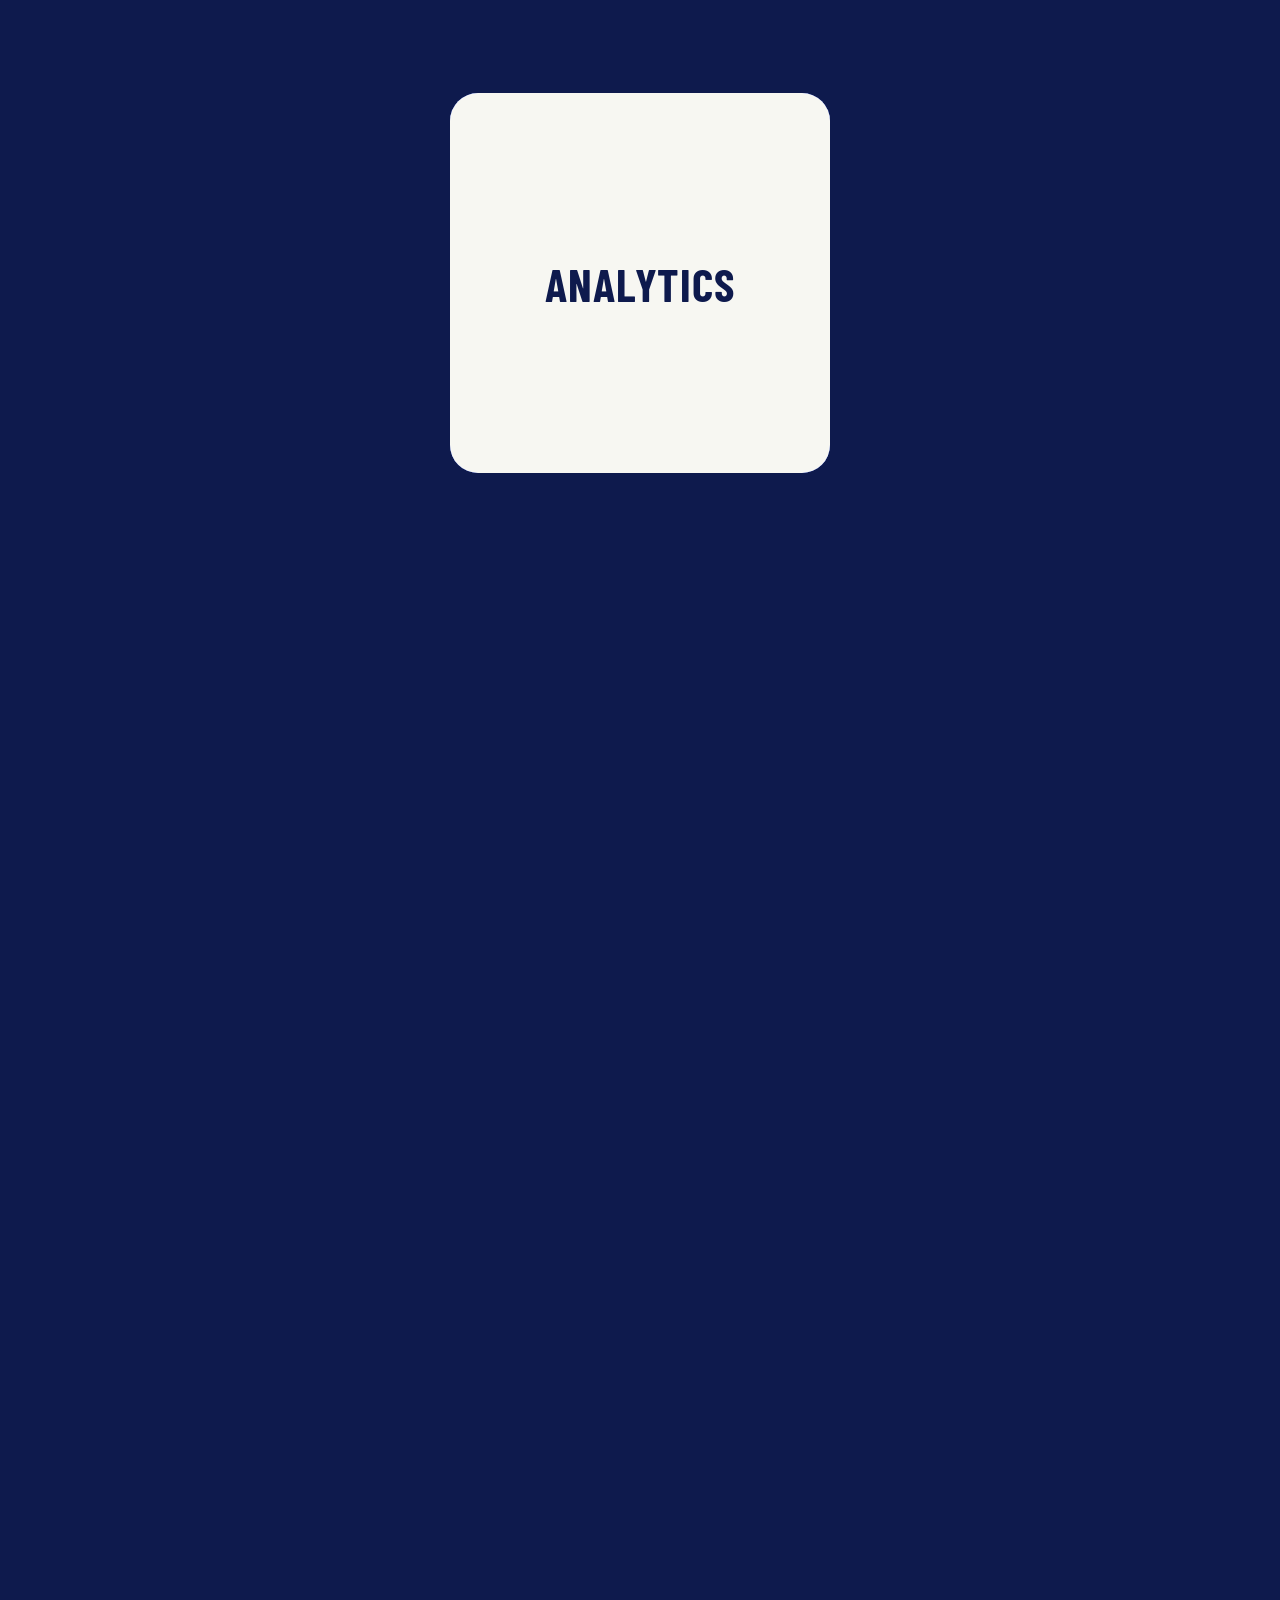
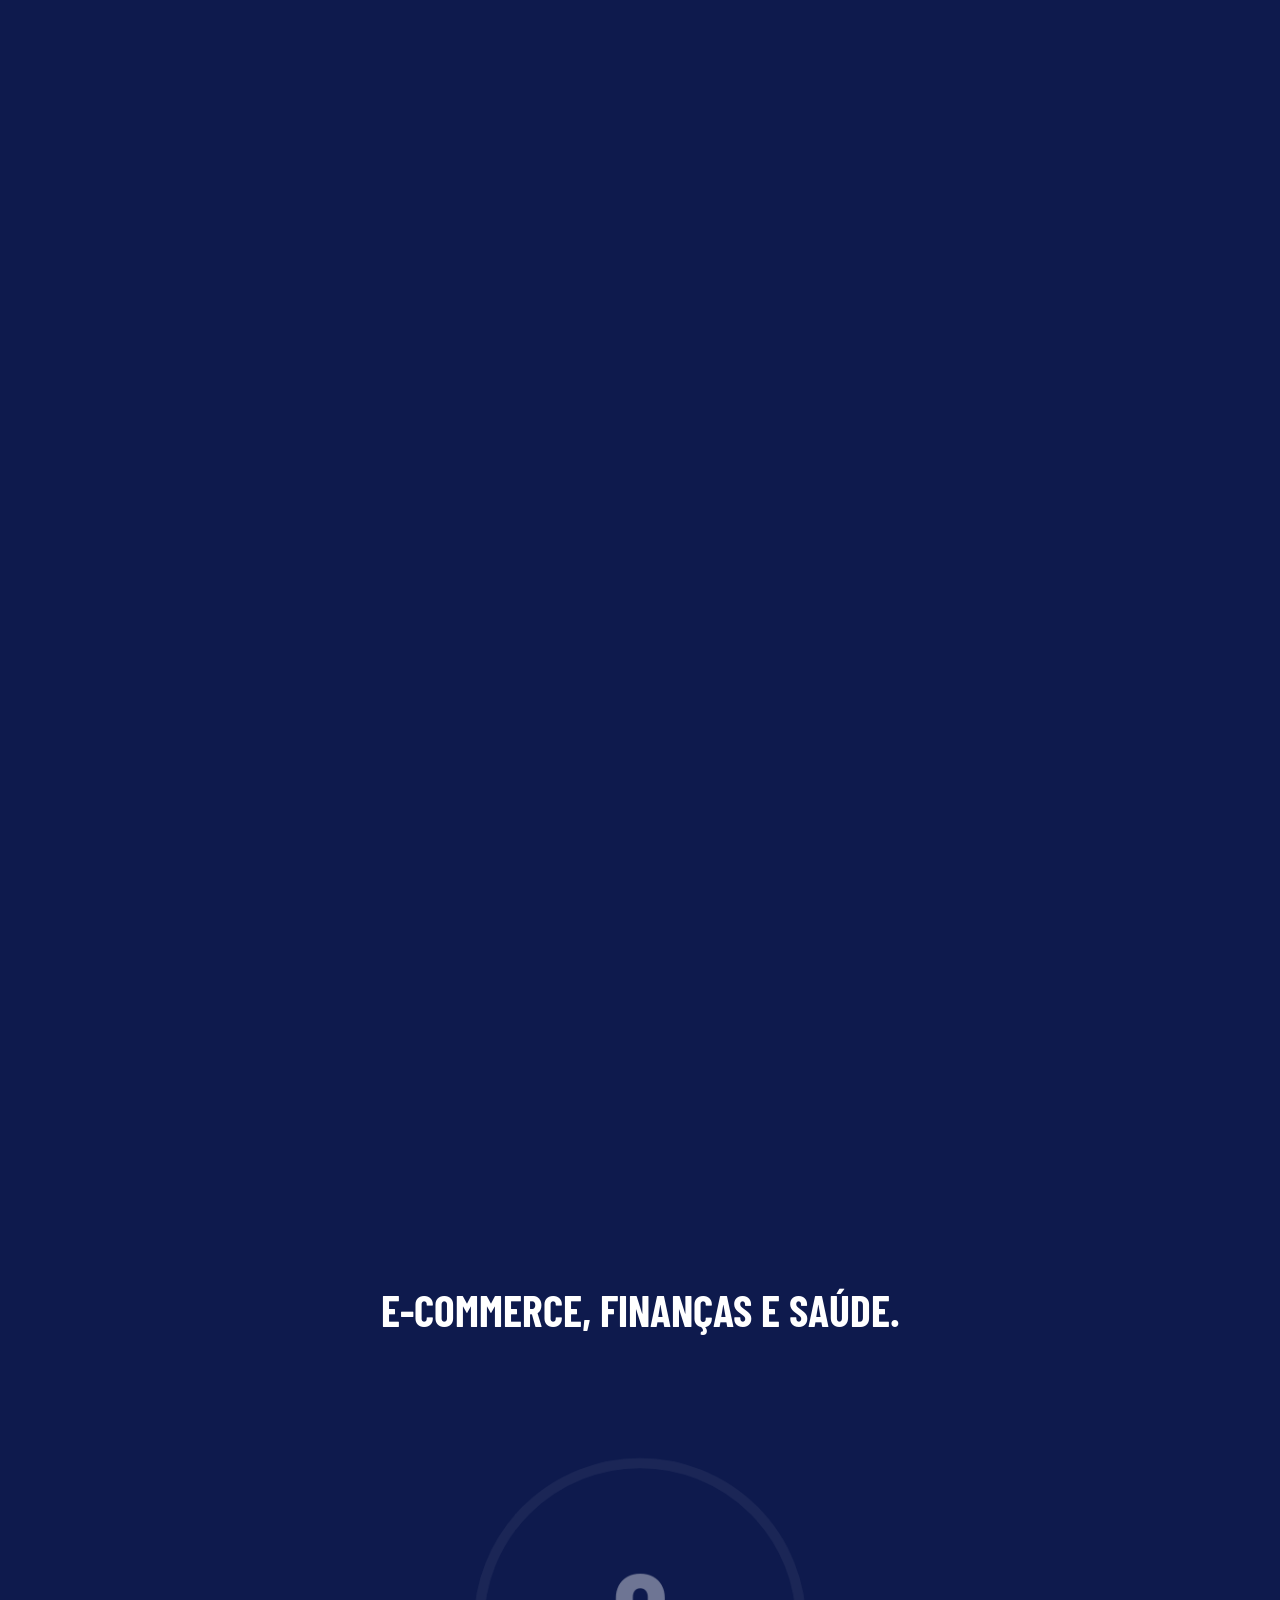
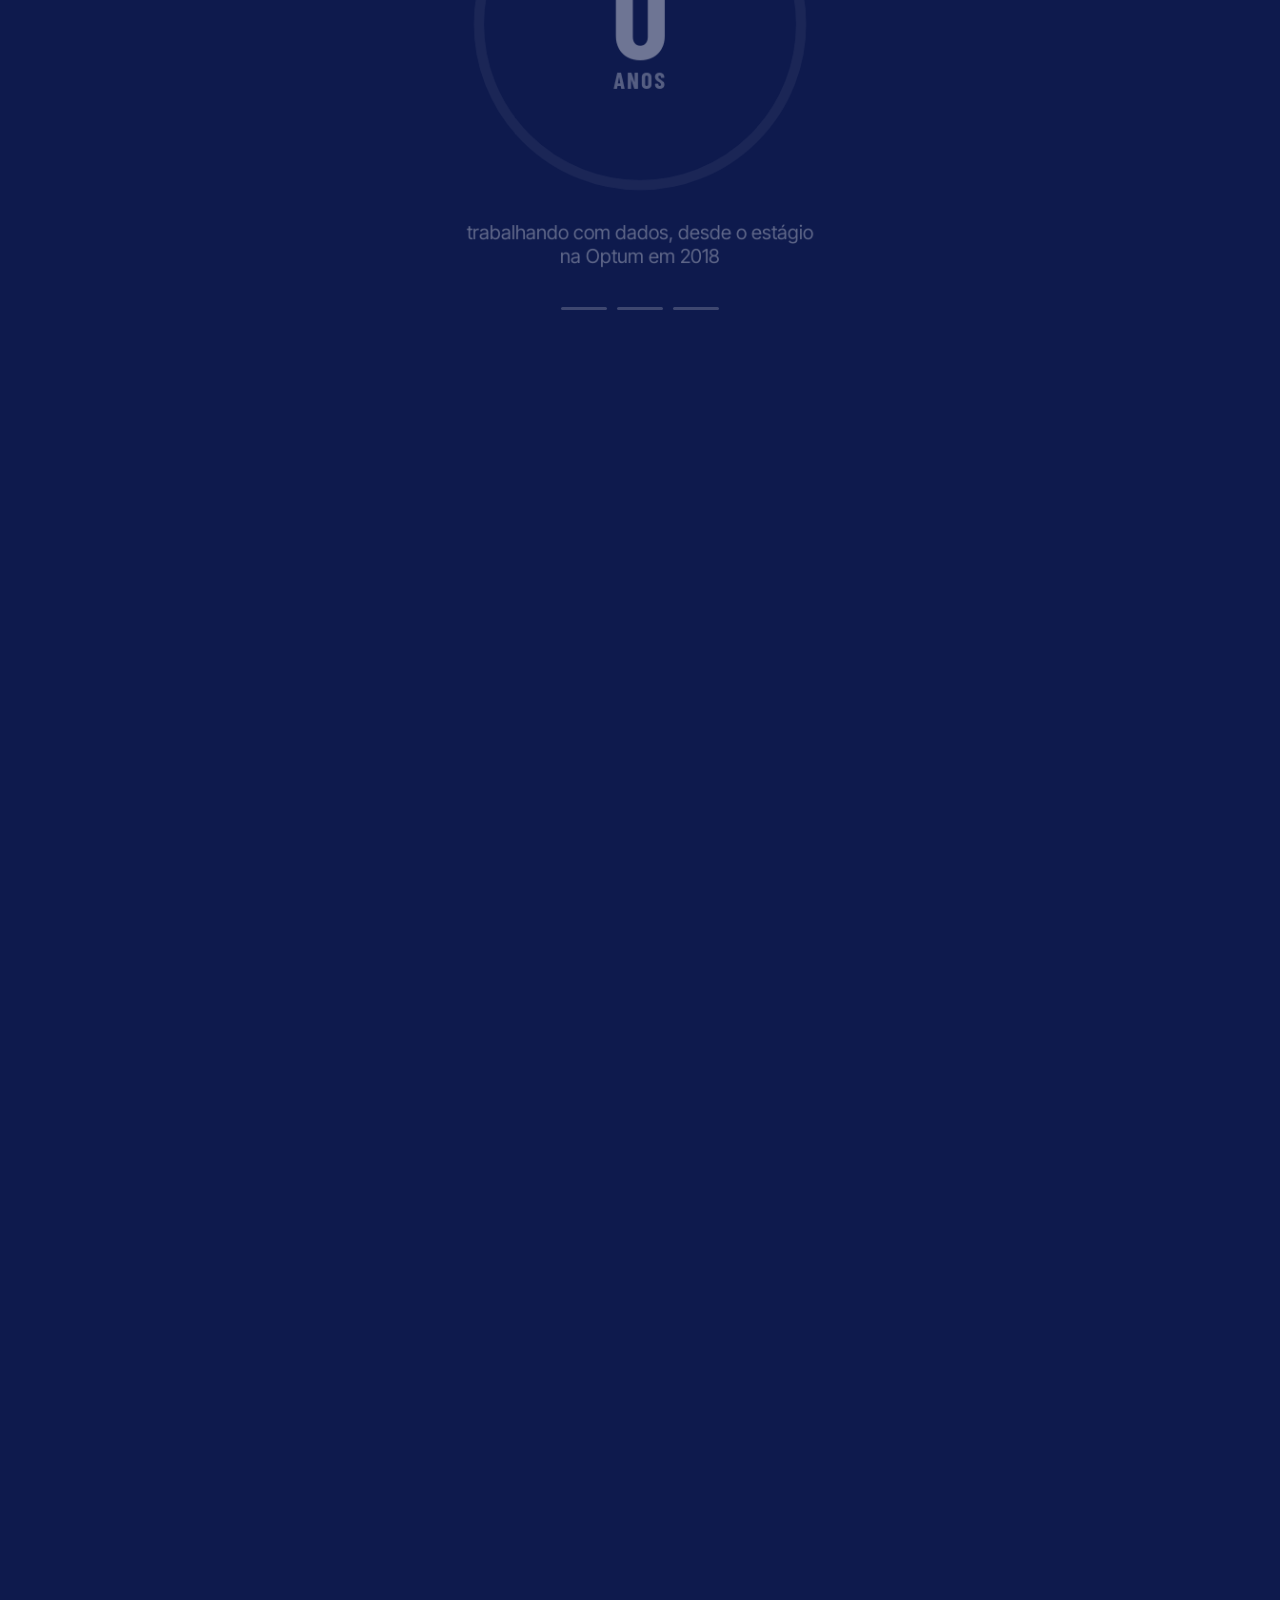
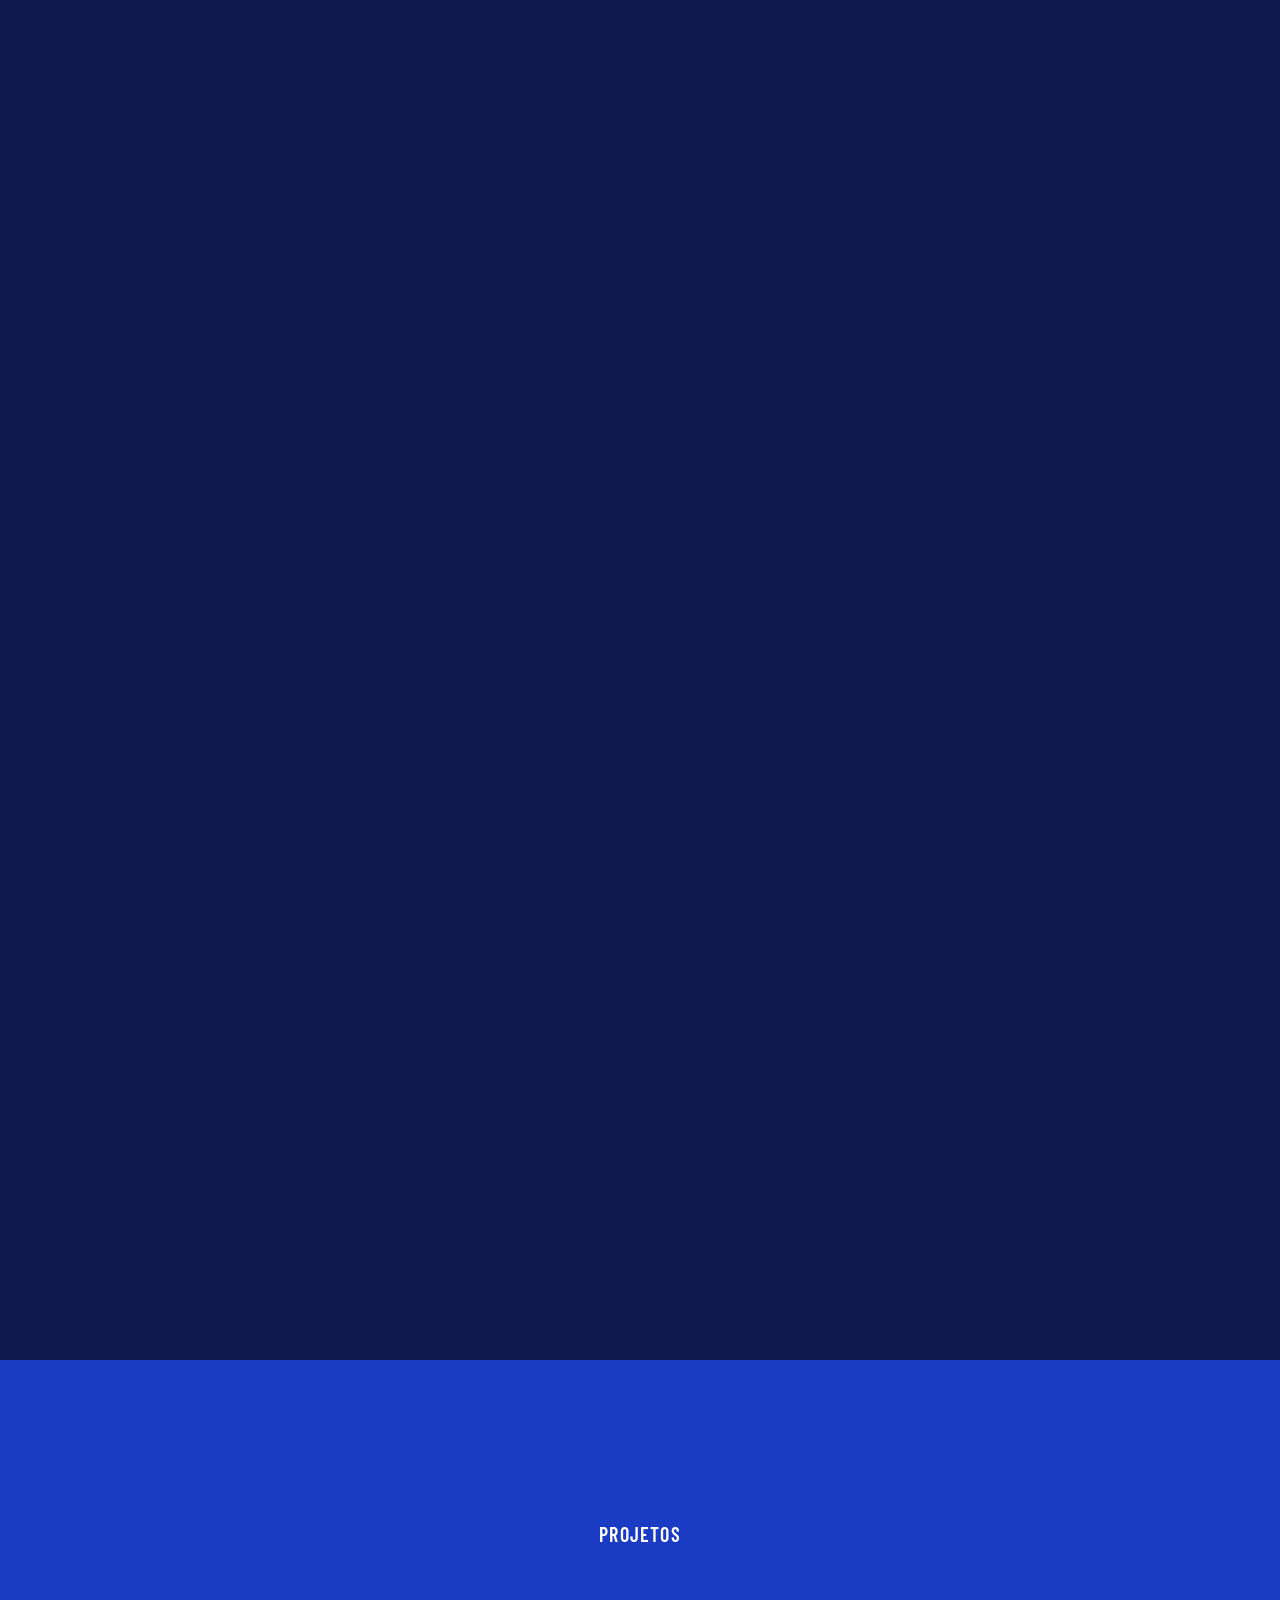
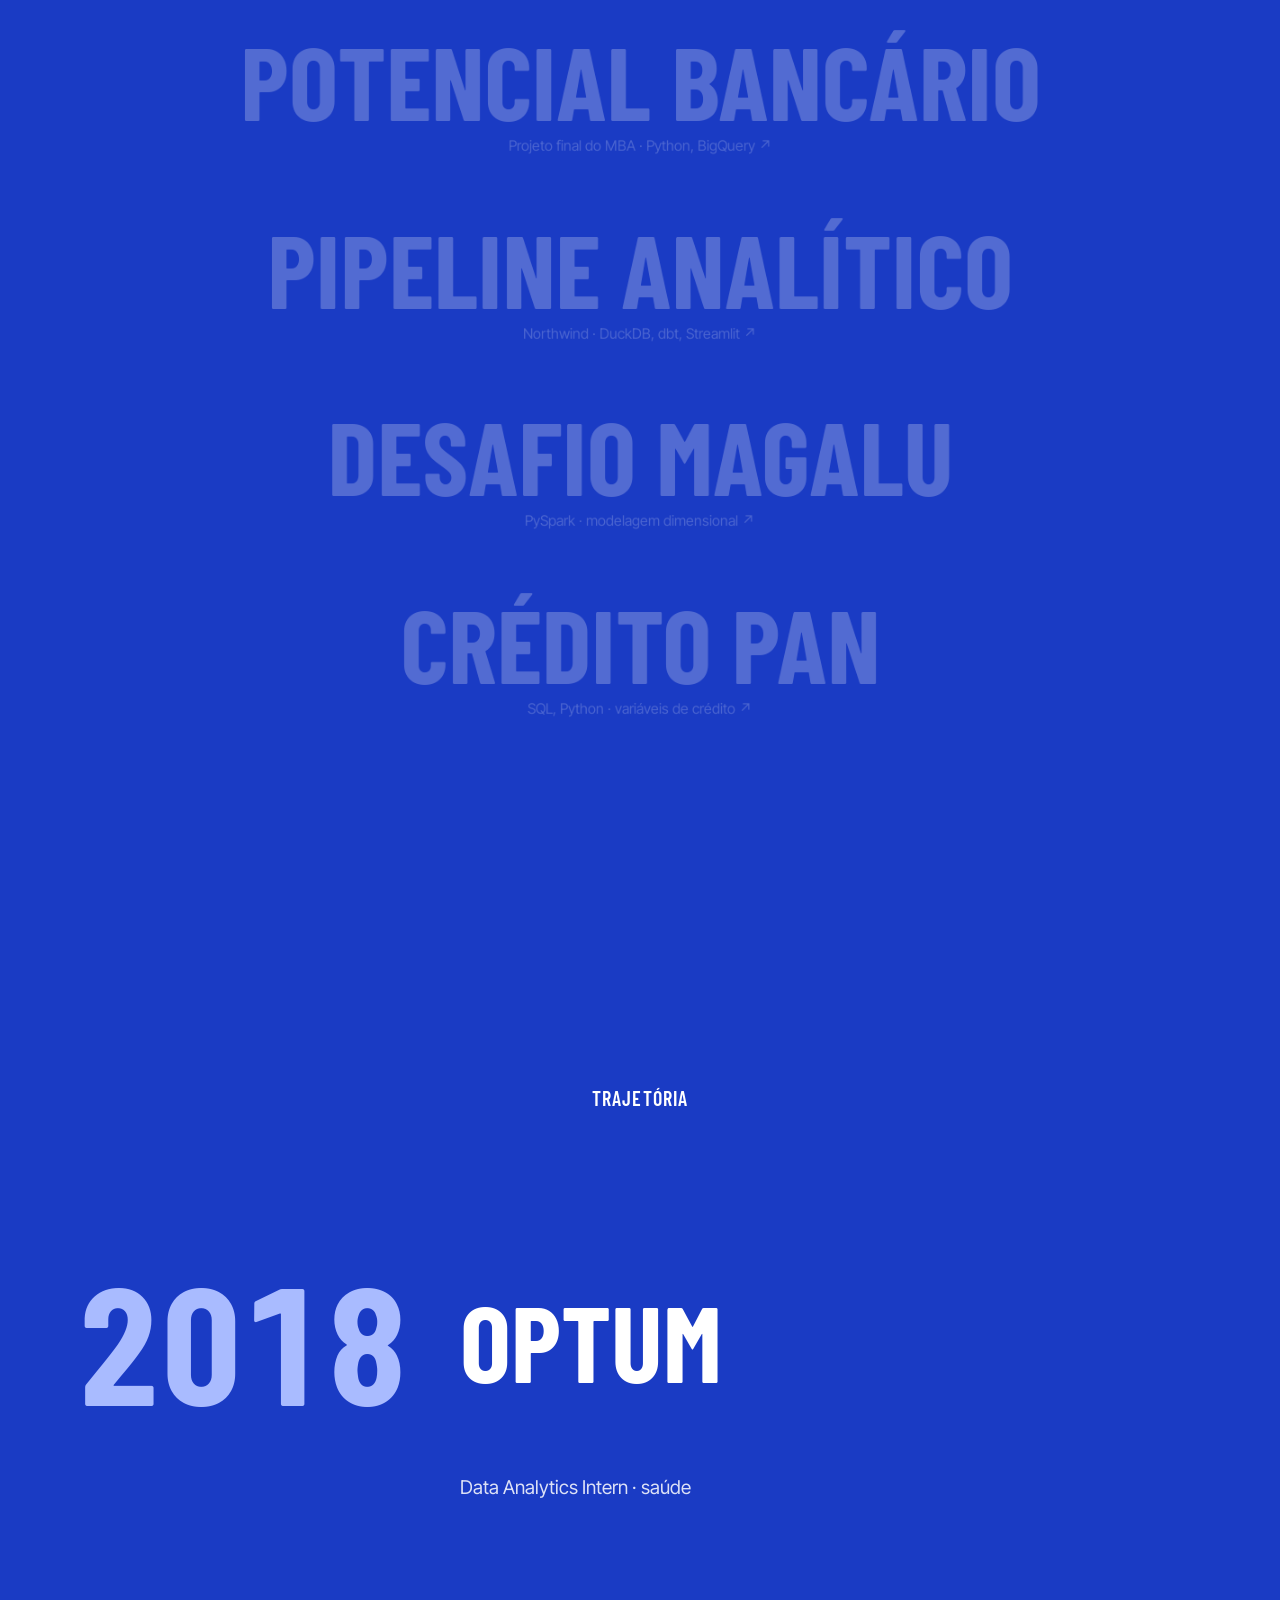
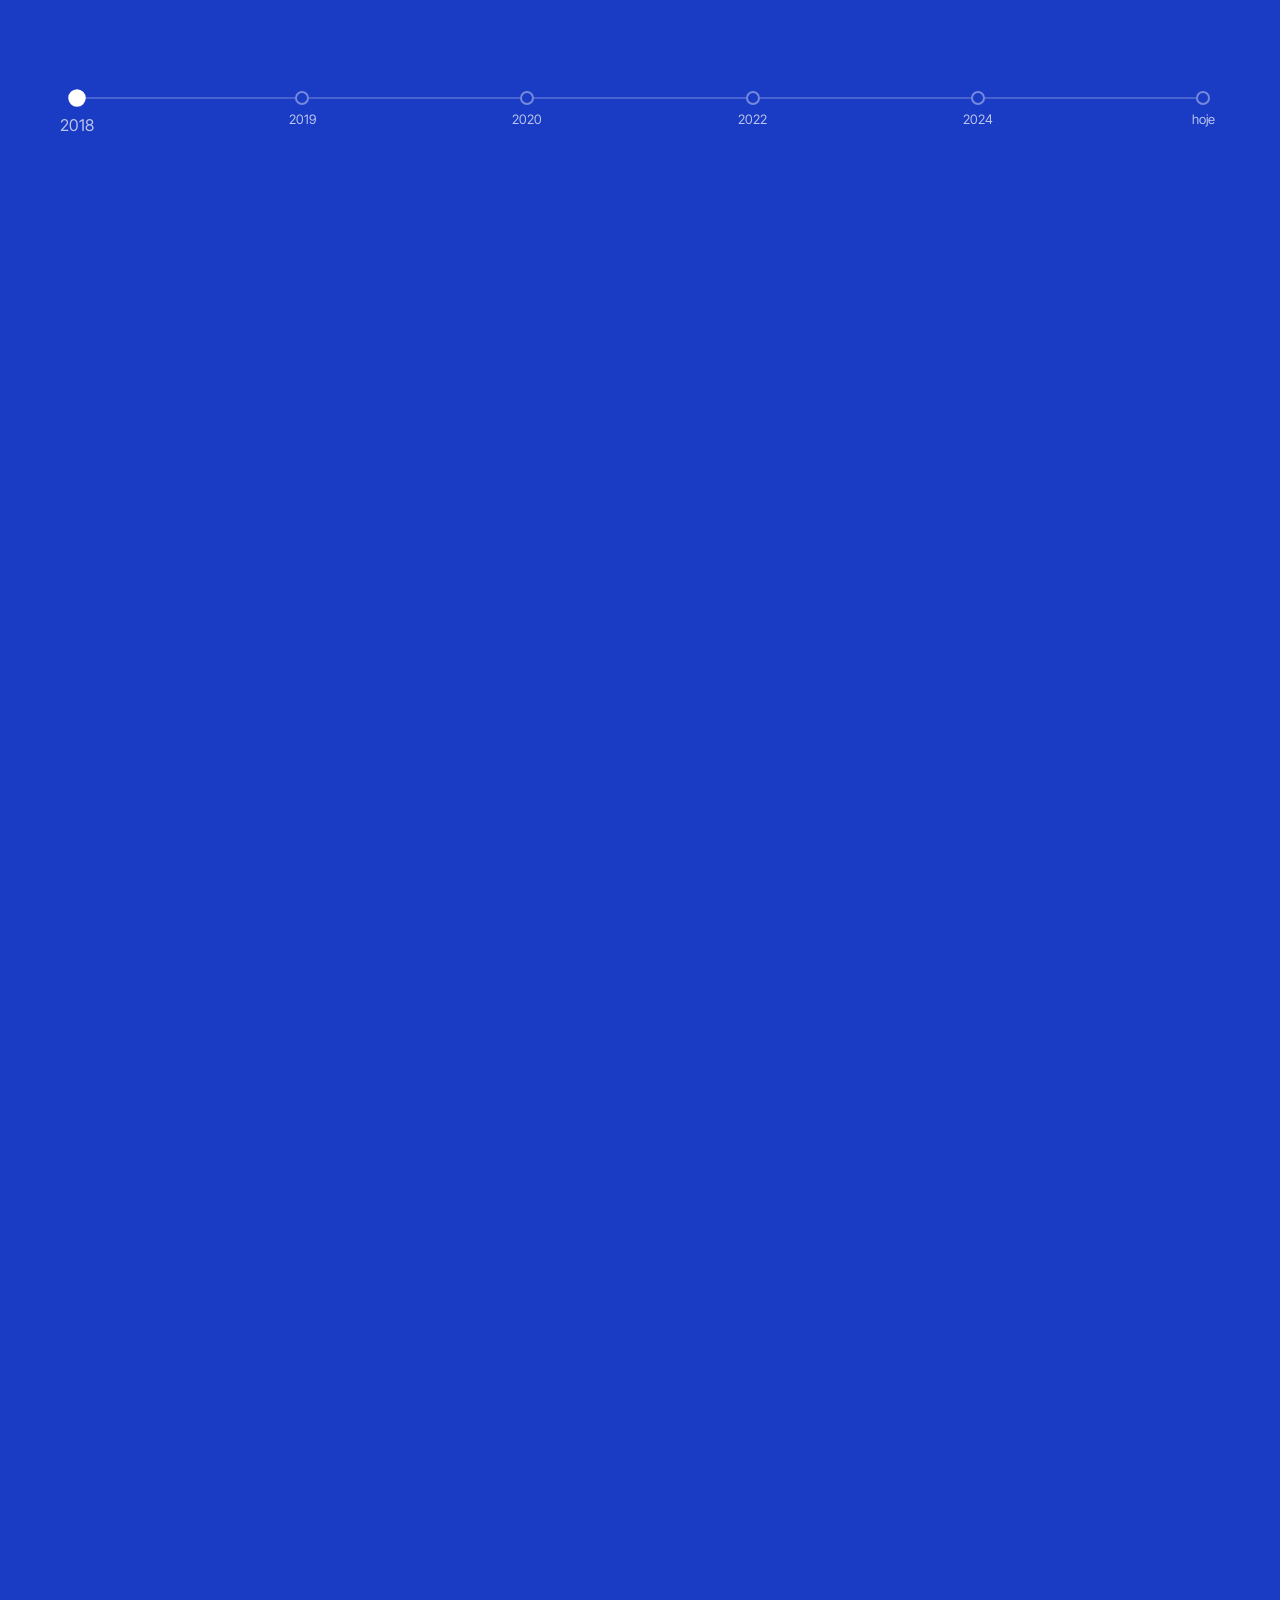
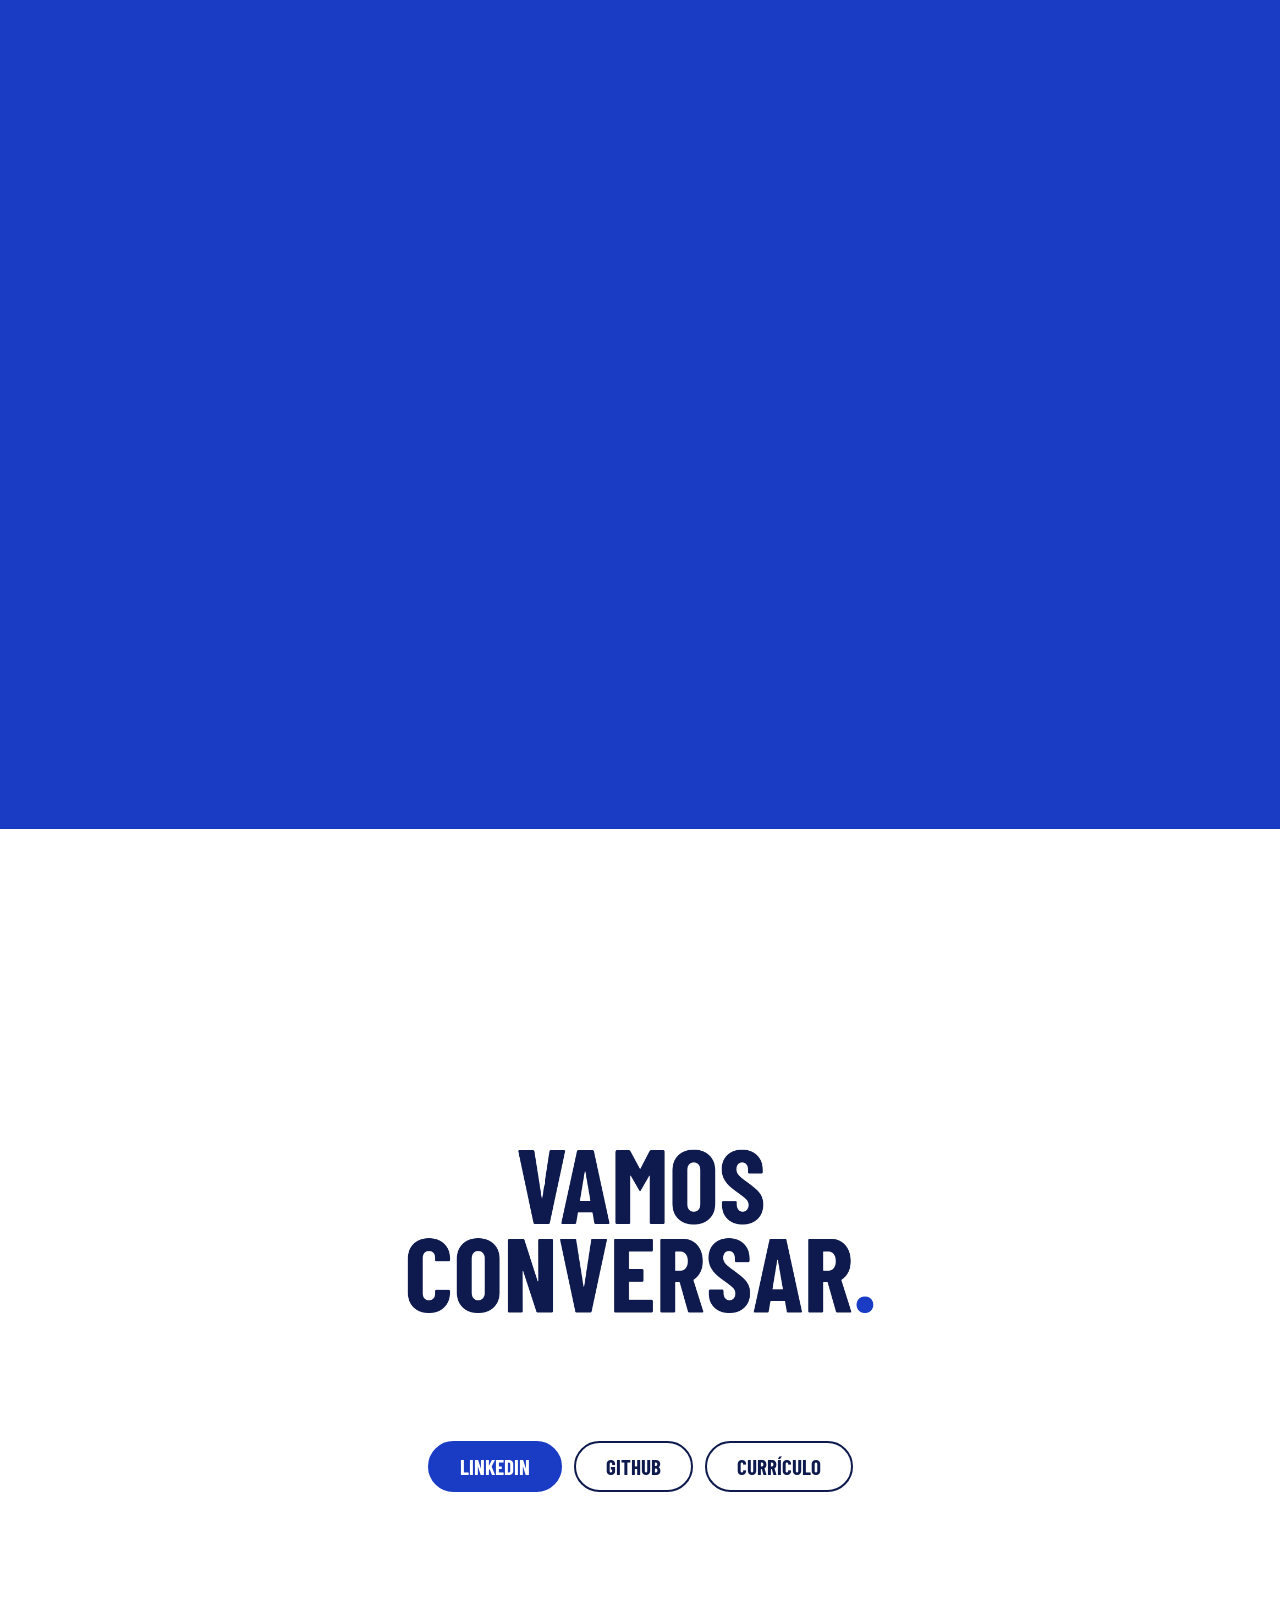
==== commit 400d11f5: "Novo site animado (Modelo D) - Página com animações de rolagem: abertura com cartão que gira, camada" ====
--- a/index.html
+++ b/index.html
@@ -1,11 +1,58 @@
 <!DOCTYPE html>
 <html lang="pt-BR">
 <head>
-<meta charset="utf-8">
-<meta name="viewport" content="width=device-width, initial-scale=1">
-<meta name="robots" content="noindex, nofollow">
-<link rel="icon" href="./favicon.svg" type="image/svg+xml">
-<title>Vitor Paes — protótipo animado</title>
+  <meta charset="utf-8">
+  <meta name="viewport" content="width=device-width, initial-scale=1">
+  <meta name="description" content="Vitor Paes é engenheiro de dados em São Paulo, no Mercado Livre. Pipelines, modelagem e analytics com SQL, Python, PySpark, dbt e Google Cloud. Veja projetos e trajetória.">
+  <meta name="theme-color" content="#1A3BC4">
+  
+  <meta name="author" content="Vitor Paes">
+  <meta name="robots" content="index, follow, max-image-preview:large">
+  <title>Vitor Paes — Engenheiro de Dados em São Paulo</title>
+  <link rel="canonical" href="https://vitorpaes.dev/">
+  <meta property="og:type" content="profile">
+  <meta property="og:locale" content="pt_BR">
+  <meta property="og:site_name" content="Vitor Paes">
+  <meta property="og:title" content="Vitor Paes — Engenheiro de Dados">
+  <meta property="og:description" content="Pipelines, modelagem e analytics. Projetos e trajetória de um engenheiro de dados em São Paulo.">
+  <meta property="og:url" content="https://vitorpaes.dev/">
+  <meta property="og:image" content="https://vitorpaes.dev/og-image.png">
+  <meta property="og:image:width" content="1200">
+  <meta property="og:image:height" content="630">
+  <meta property="og:image:alt" content="Vitor Paes, engenheiro de dados. Integração, transformação e modelagem de dados.">
+  <meta property="profile:first_name" content="Vitor">
+  <meta property="profile:last_name" content="Paes">
+  <meta name="twitter:card" content="summary_large_image">
+  <meta name="twitter:title" content="Vitor Paes — Engenheiro de Dados">
+  <meta name="twitter:description" content="Pipelines, modelagem e analytics. Projetos e trajetória.">
+  <meta name="twitter:image" content="https://vitorpaes.dev/og-image.png">
+  <script type="application/ld+json">
+  {
+    "@context": "https://schema.org",
+    "@type": "ProfilePage",
+    "url": "https://vitorpaes.dev/",
+    "inLanguage": "pt-BR",
+    "mainEntity": {
+      "@type": "Person",
+      "name": "Vitor Paes",
+      "url": "https://vitorpaes.dev/",
+      "image": "https://vitorpaes.dev/vitor-paes.jpg",
+      "jobTitle": "Data Engineer",
+      "worksFor": { "@type": "Organization", "name": "Mercado Livre" },
+      "address": { "@type": "PostalAddress", "addressLocality": "São Paulo", "addressCountry": "BR" },
+      "alumniOf": [
+        { "@type": "CollegeOrUniversity", "name": "Universidade Presbiteriana Mackenzie" },
+        { "@type": "CollegeOrUniversity", "name": "Universidade Anhembi Morumbi" }
+      ],
+      "knowsAbout": ["Engenharia de dados", "Analytics engineering", "SQL", "Python", "PySpark", "dbt", "Airflow", "BigQuery", "Google Cloud", "AWS", "Modelagem dimensional", "ETL"],
+      "sameAs": ["https://www.linkedin.com/in/vitor-paes/", "https://github.com/VitorPaes"]
+    }
+  }
+  </script>
+  <link rel="icon" href="./favicon.svg" type="image/svg+xml">
+  <link rel="icon" href="./favicon-32.png" sizes="32x32" type="image/png">
+  <link rel="apple-touch-icon" href="./apple-touch-icon.png">
+
 <link rel="preconnect" href="https://fonts.googleapis.com">
 <link rel="preconnect" href="https://fonts.gstatic.com" crossorigin>
 <link href="https://fonts.googleapis.com/css2?family=Barlow+Condensed:wght@500;600;700&family=Inter+Tight:wght@400..800&display=swap" rel="stylesheet">
@@ -181,7 +228,7 @@
       <p class="tag cond">Dados com contexto.</p>
       <div class="card3d" aria-hidden="false">
         <div class="inner">
-          <div class="face front"><img src="vitor.jpg" alt="Foto de Vitor Paes"></div>
+          <div class="face front"><img src="./vitor-paes.jpg?v=2" width="920" height="920" fetchpriority="high" alt="Foto de Vitor Paes"></div>
           <div class="face back">
             <p class="k cond">Hoje no Mercado Livre</p>
             <h2 class="cond">Data<br>Engineer</h2>
@@ -225,10 +272,10 @@
   <!-- 4 -->
   <section id="projects" class="scene">
     <p class="k cond">Projetos</p>
-    <a class="proj cond" href="#projects"><b>Potencial bancário</b><span style="font-family:'Inter Tight';text-transform:none">Projeto final do MBA · Python, BigQuery</span></a>
-    <a class="proj cond" href="#projects"><b>Pipeline analítico</b><span style="font-family:'Inter Tight';text-transform:none">Northwind · DuckDB, dbt, Streamlit</span></a>
-    <a class="proj cond" href="#projects"><b>Desafio Magalu</b><span style="font-family:'Inter Tight';text-transform:none">PySpark · modelagem dimensional</span></a>
-    <a class="proj cond" href="#projects"><b>Crédito PAN</b><span style="font-family:'Inter Tight';text-transform:none">SQL, Python · variáveis de crédito</span></a>
+    <a class="proj cond" href="https://github.com/LucioFrCruz/heluvina_projeto_final_202602" target="_blank" rel="noopener"><b>Potencial bancário</b><span style="font-family:'Inter Tight';text-transform:none">Projeto final do MBA · Python, BigQuery ↗</span></a>
+    <a class="proj cond" href="https://github.com/VitorPaes/sre-herluvina" target="_blank" rel="noopener"><b>Pipeline analítico</b><span style="font-family:'Inter Tight';text-transform:none">Northwind · DuckDB, dbt, Streamlit ↗</span></a>
+    <a class="proj cond" href="https://github.com/VitorPaes/desafio_magalu" target="_blank" rel="noopener"><b>Desafio Magalu</b><span style="font-family:'Inter Tight';text-transform:none">PySpark · modelagem dimensional ↗</span></a>
+    <a class="proj cond" href="https://github.com/VitorPaes/desafio_pan" target="_blank" rel="noopener"><b>Crédito PAN</b><span style="font-family:'Inter Tight';text-transform:none">SQL, Python · variáveis de crédito ↗</span></a>
   </section>
 
   <!-- 5 -->
@@ -251,7 +298,7 @@
       <div class="links cond">
         <a class="main" href="https://www.linkedin.com/in/vitor-paes/">LinkedIn</a>
         <a href="https://github.com/VitorPaes">GitHub</a>
-        <a href="https://vitorpaes.dev/curriculo-vitor-paes.pdf">Currículo</a>
+        <a href="./curriculo-vitor-paes.pdf?v=2">Currículo</a>
       </div>
     </div>
   </section>
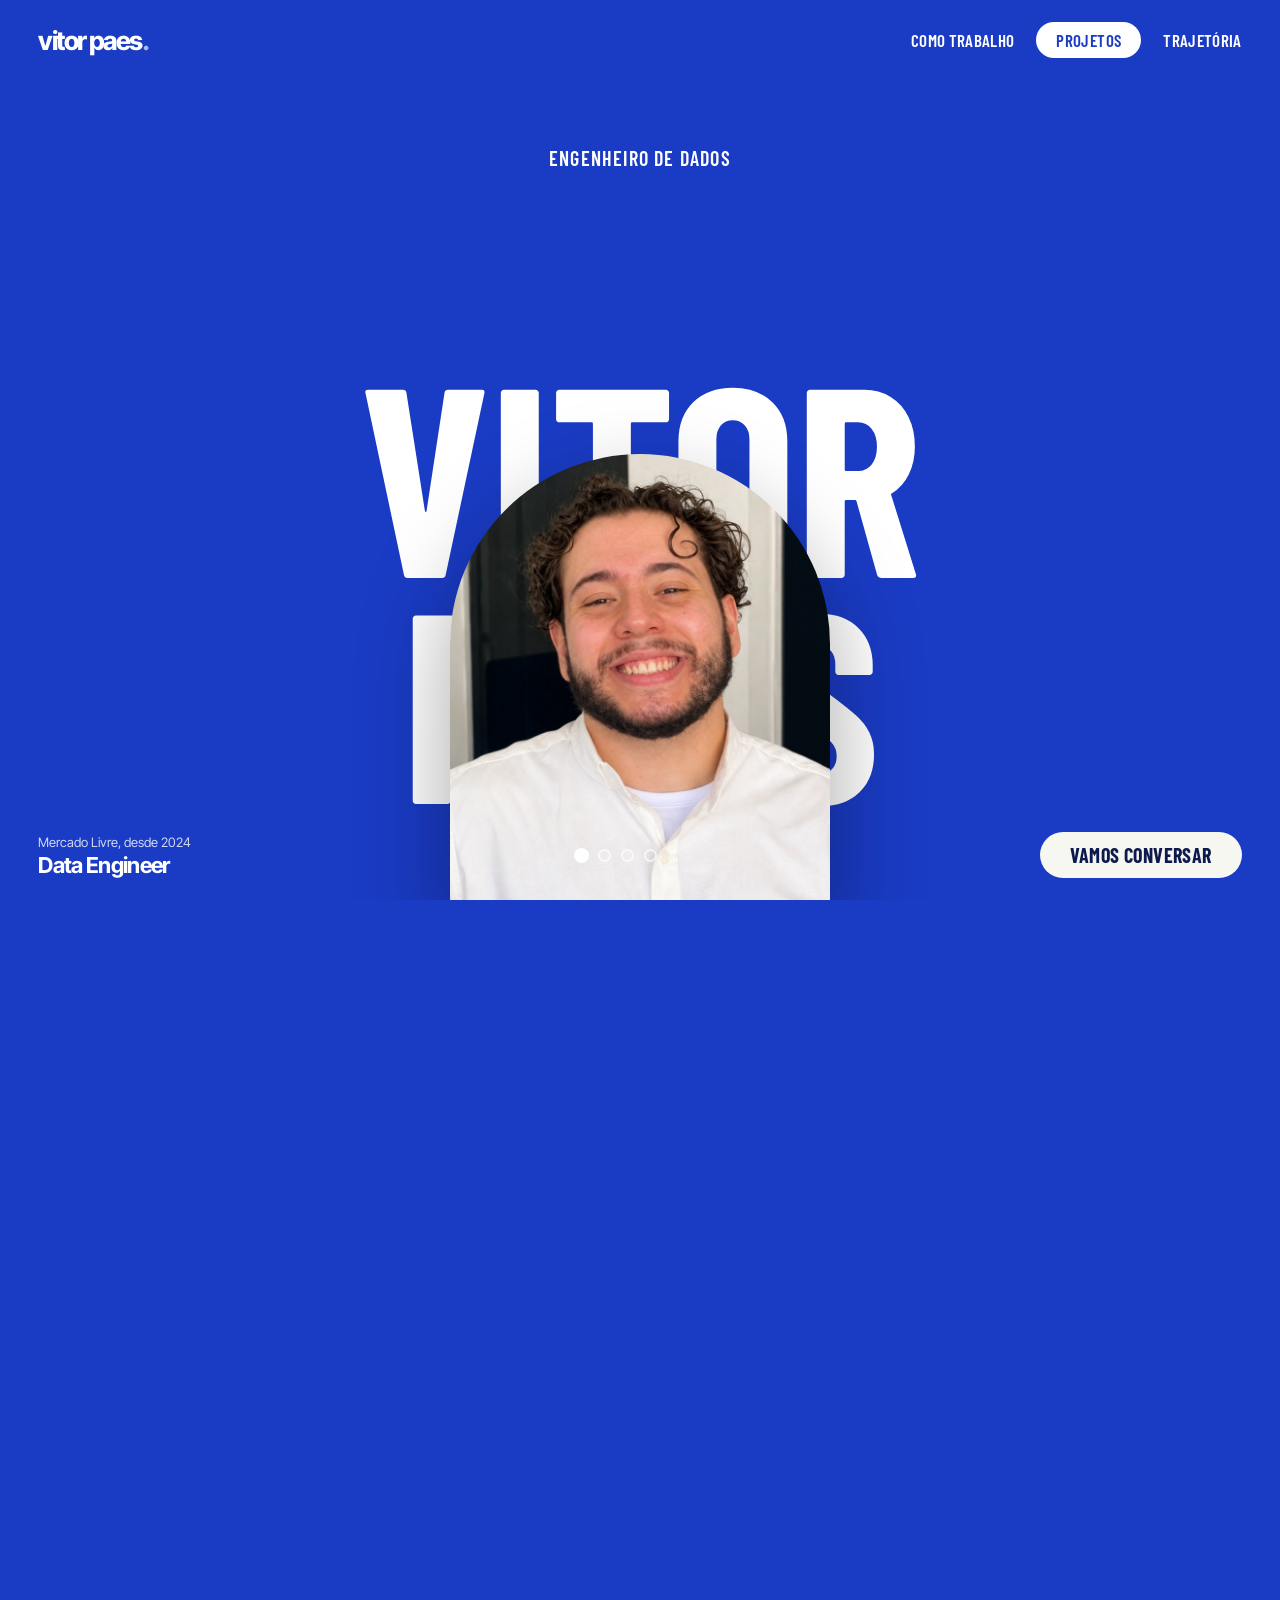
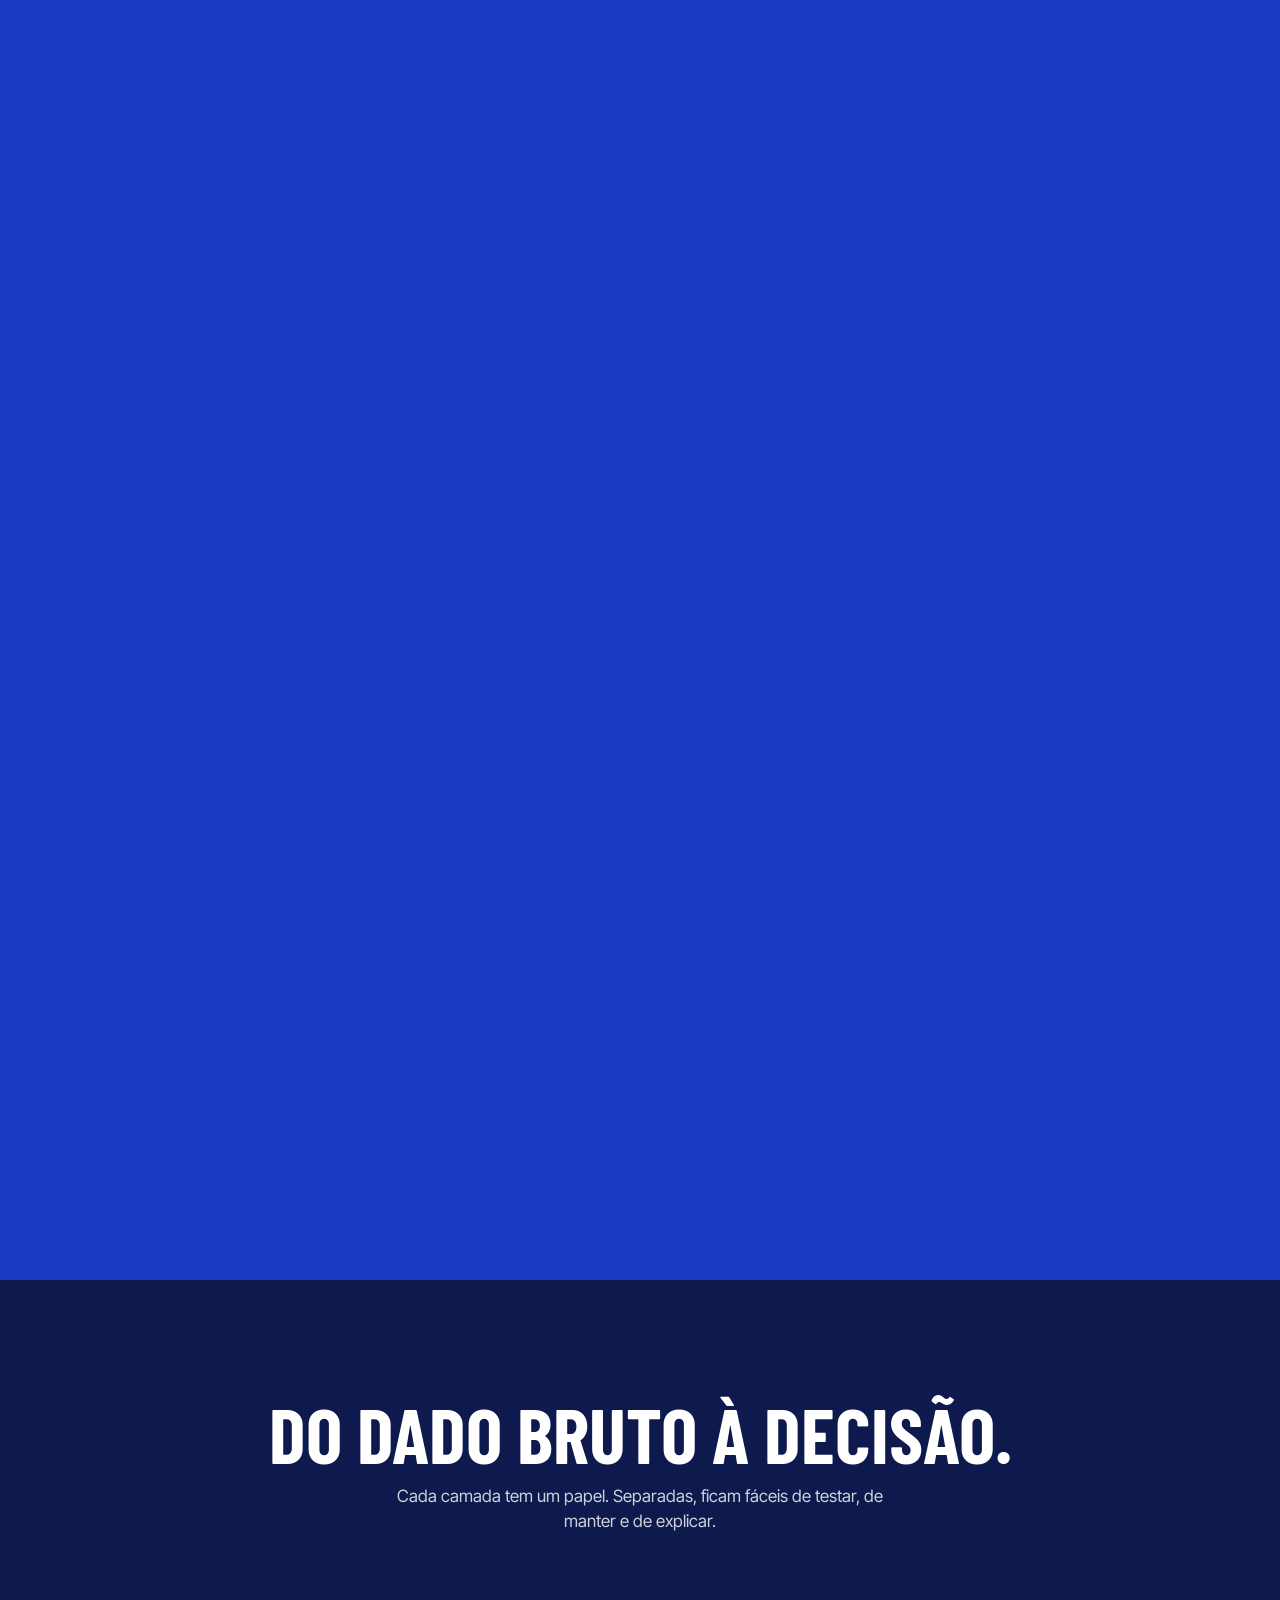
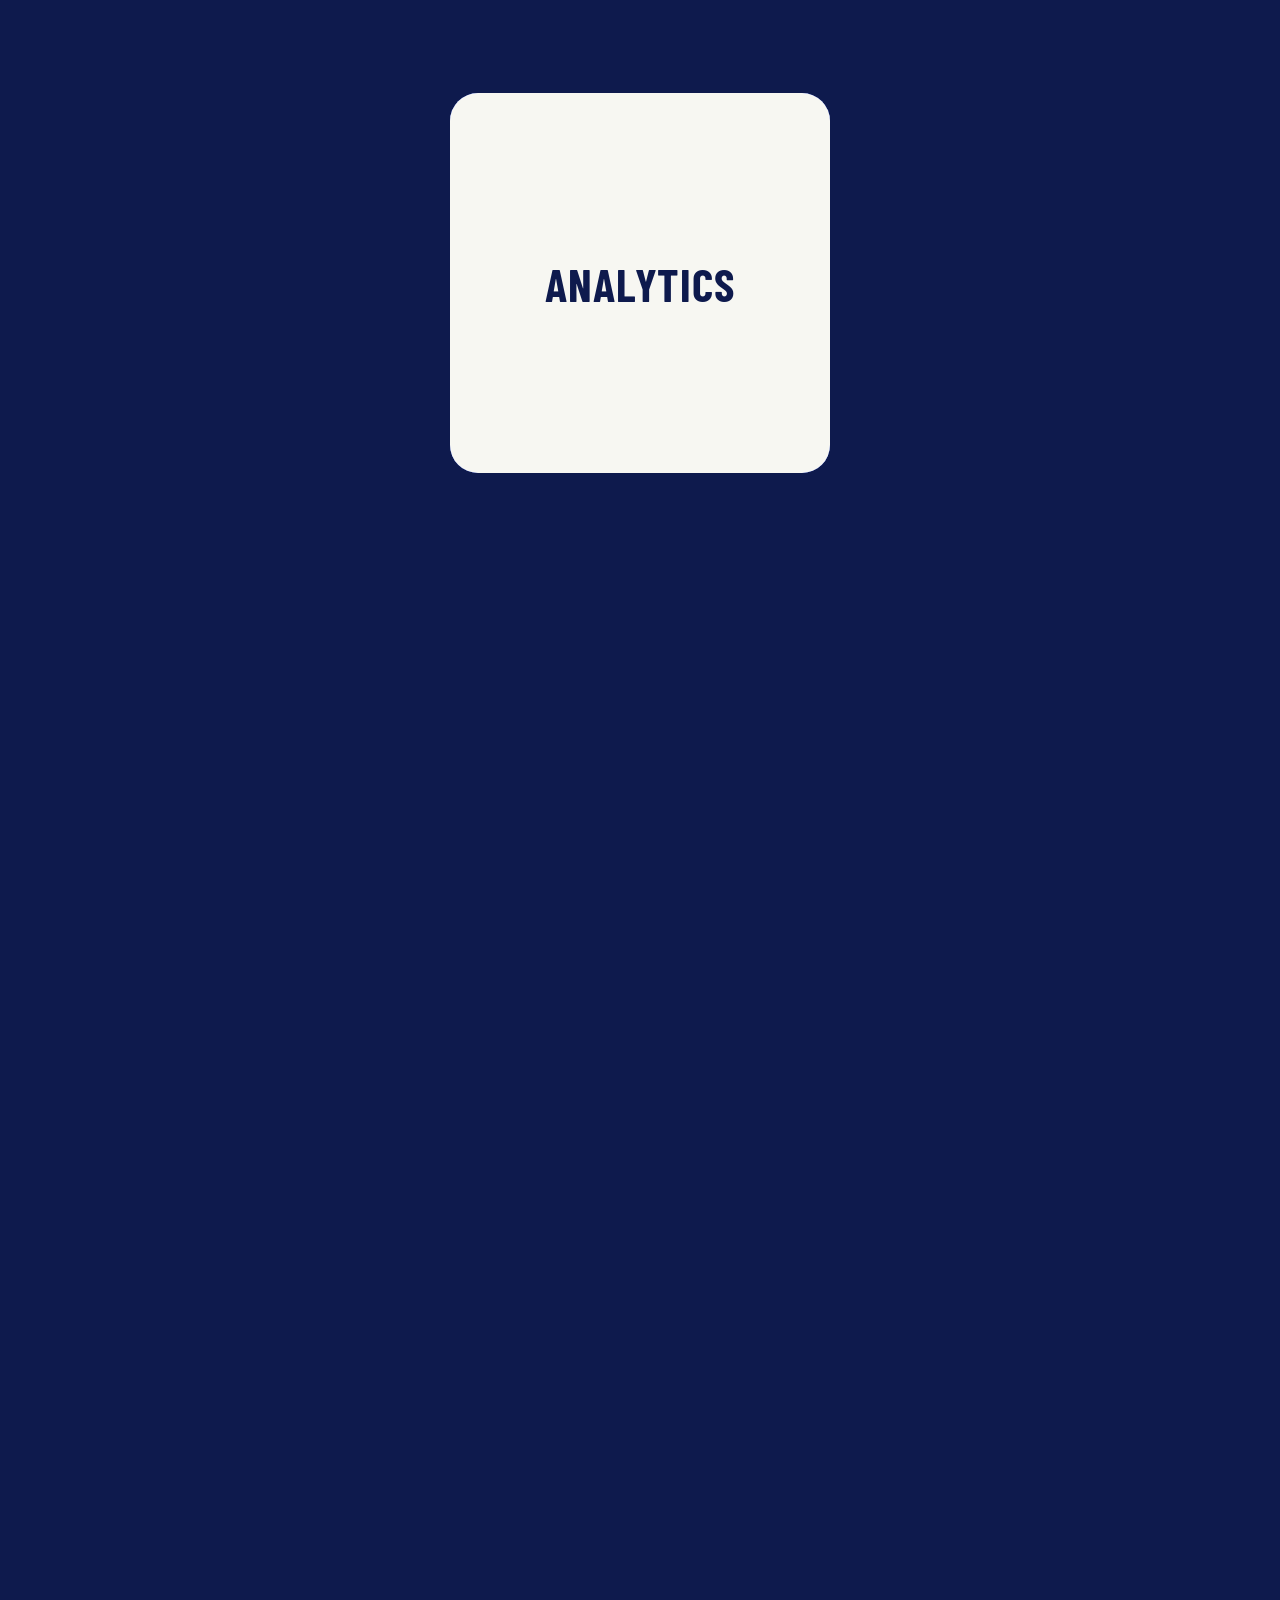
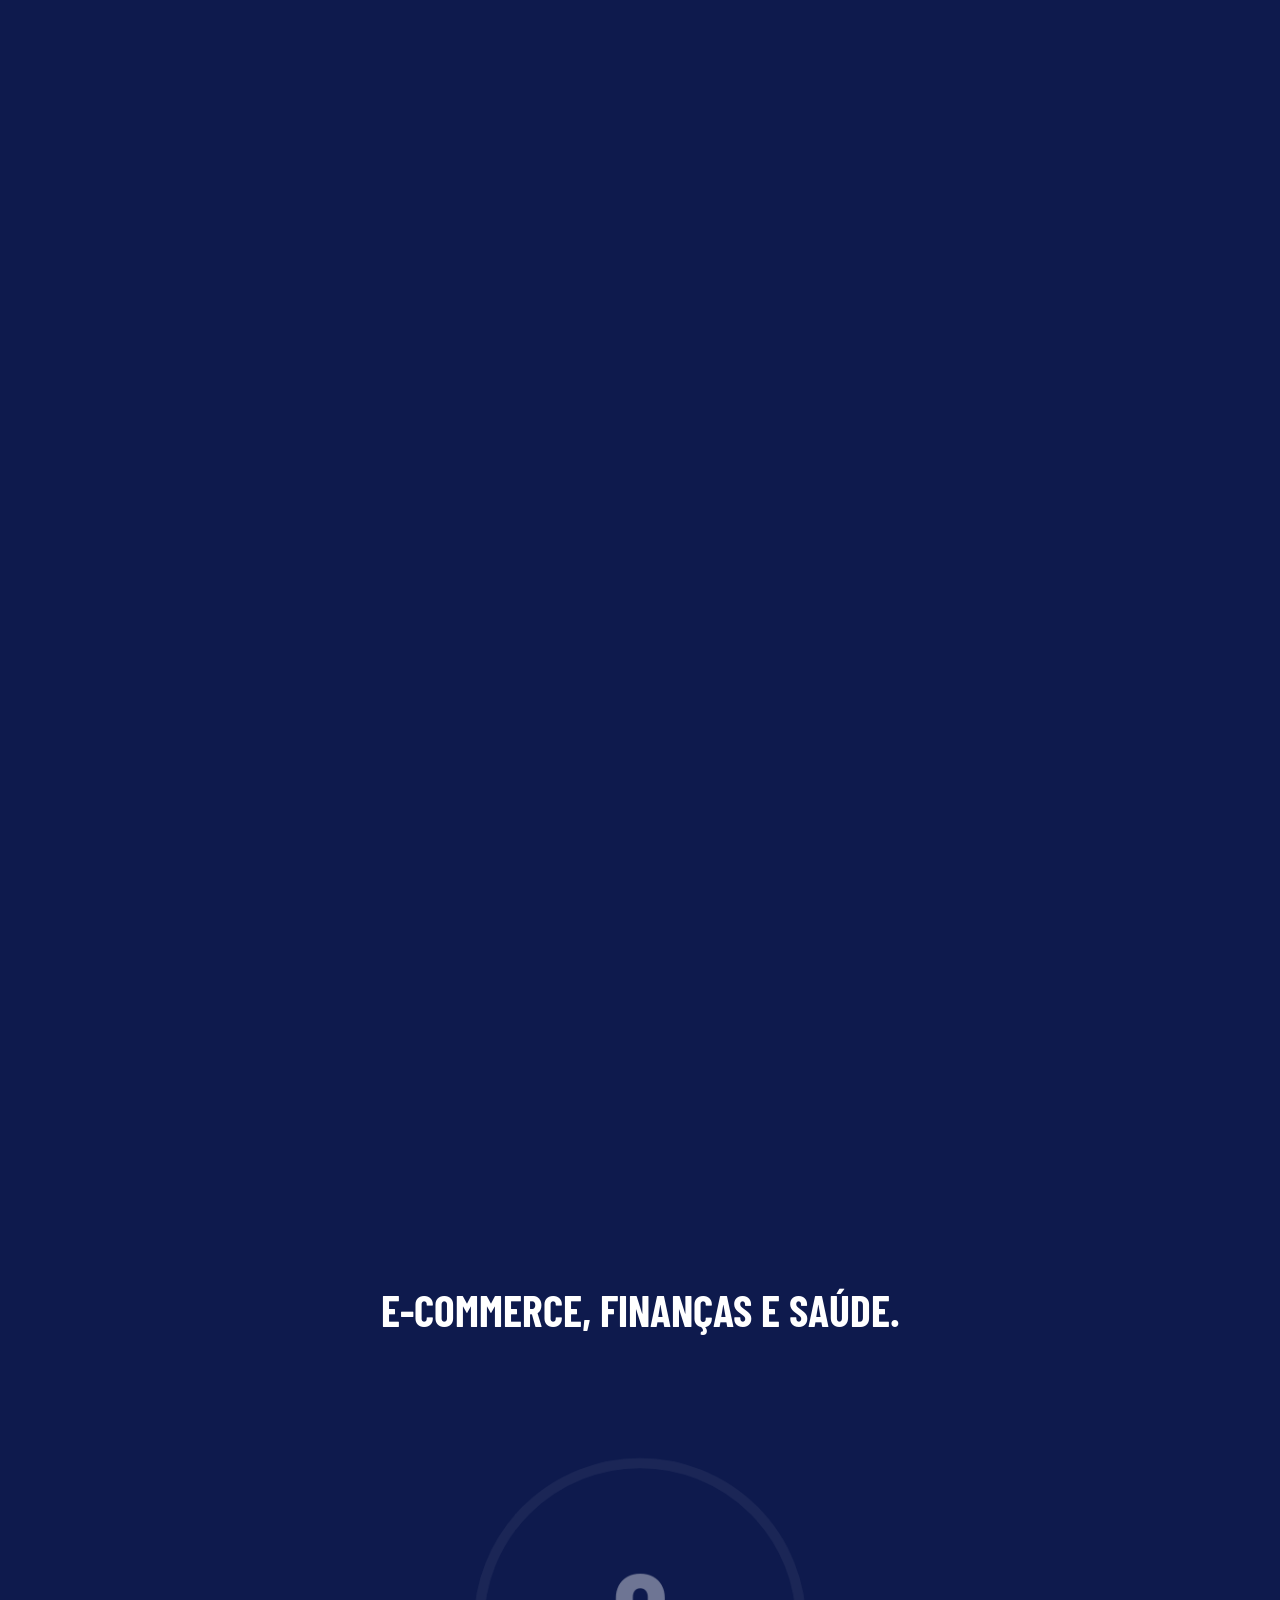
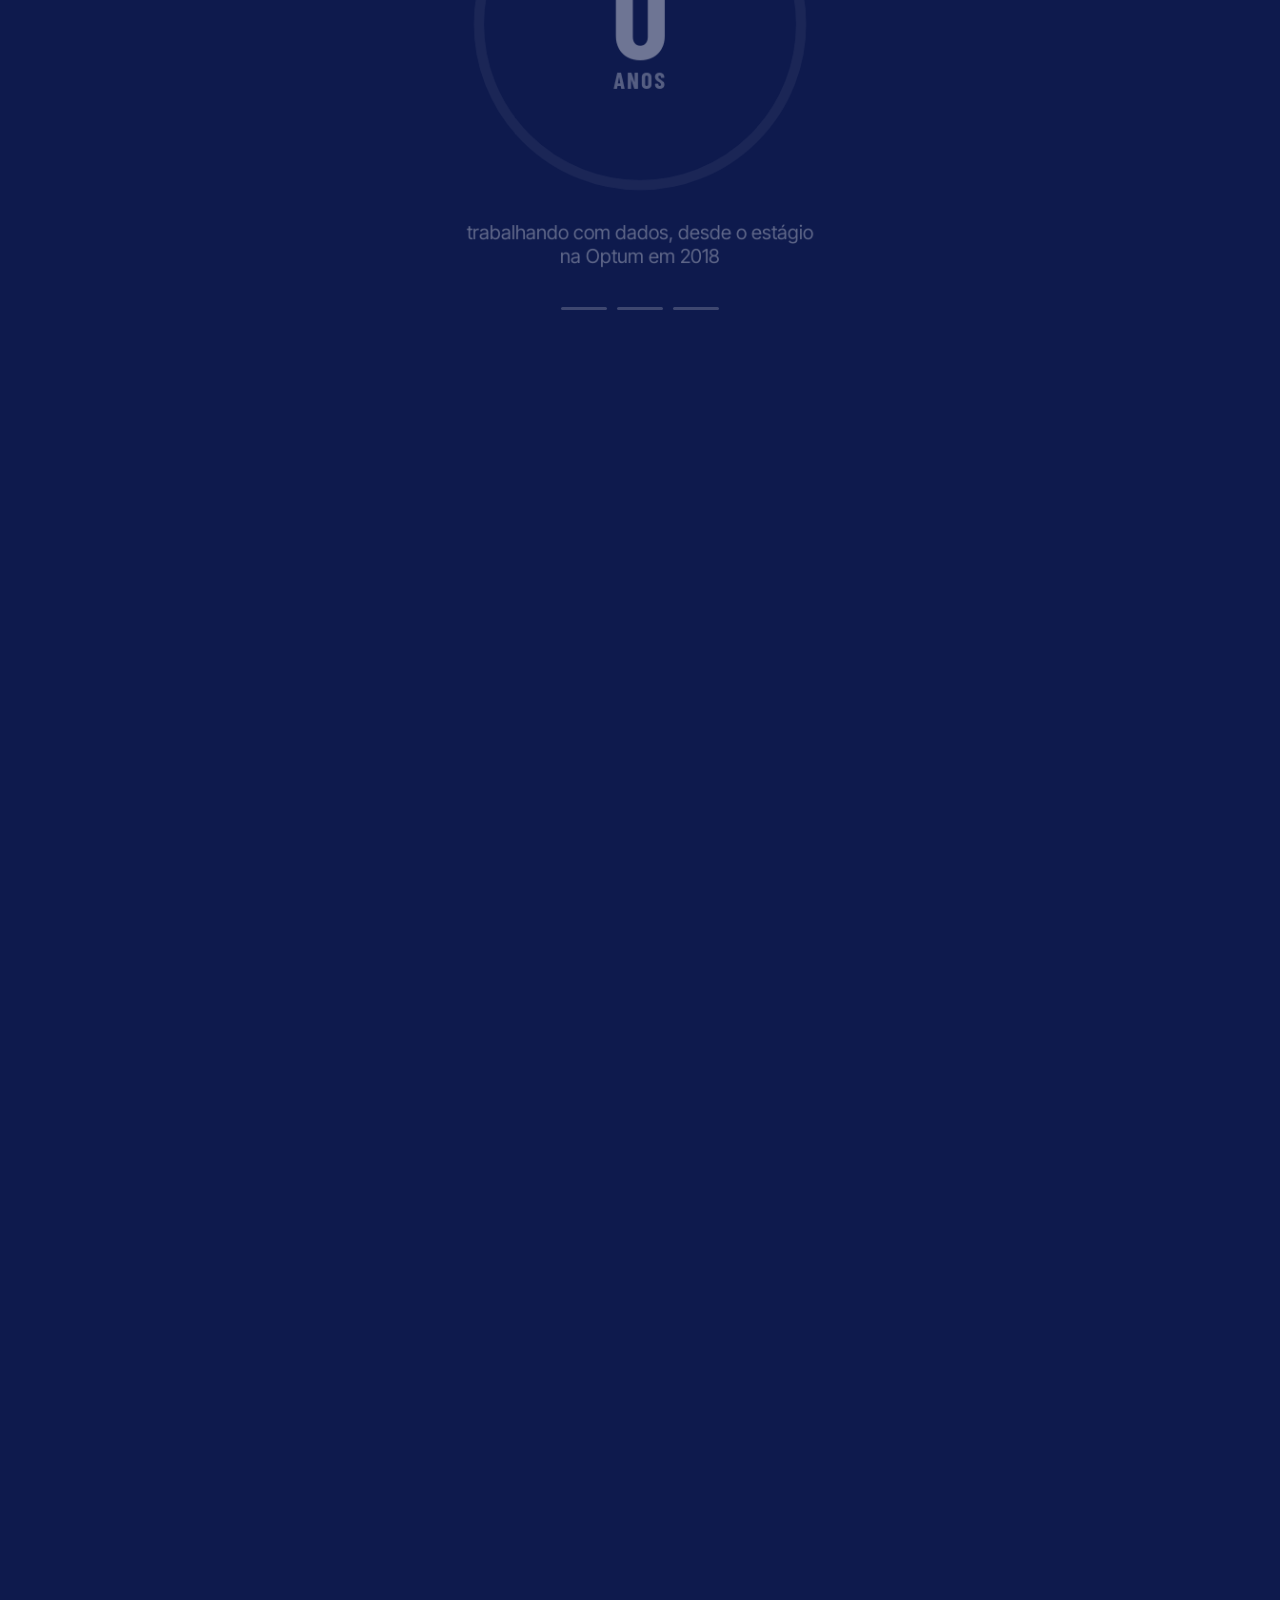
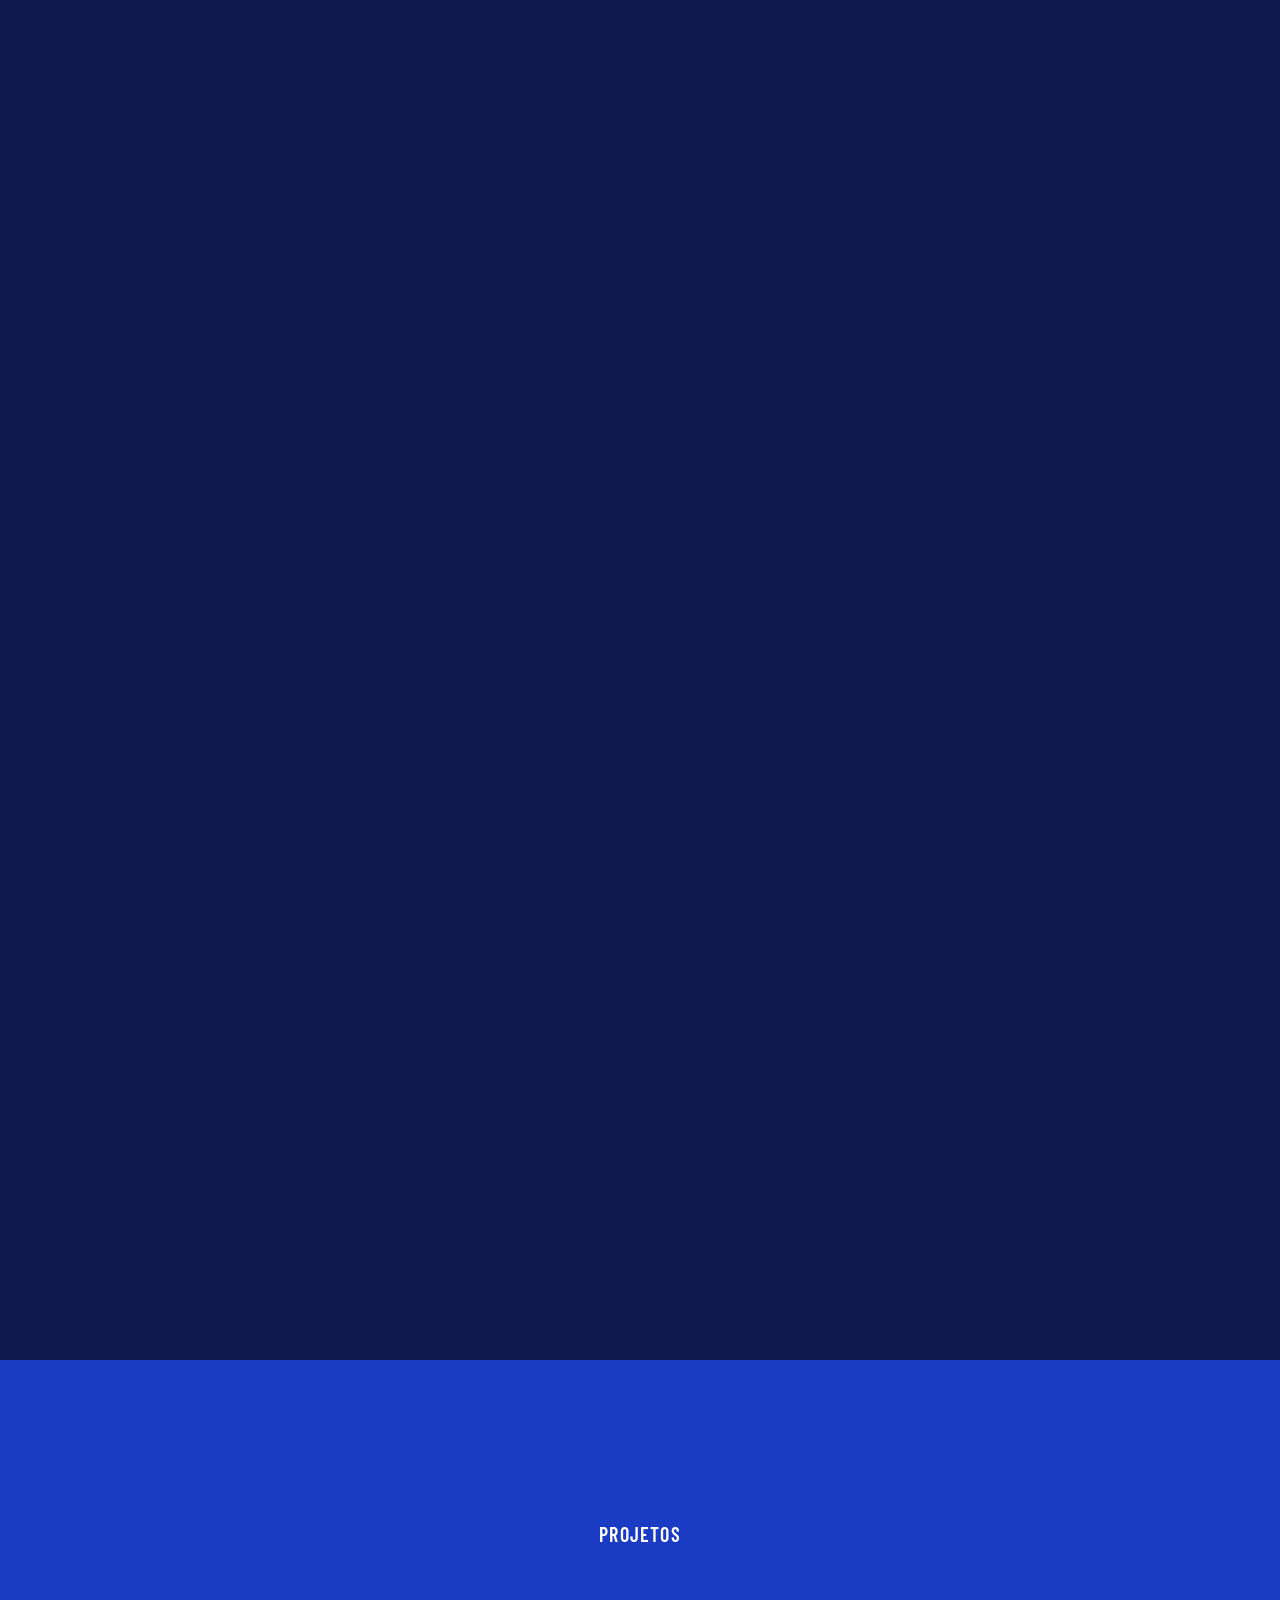
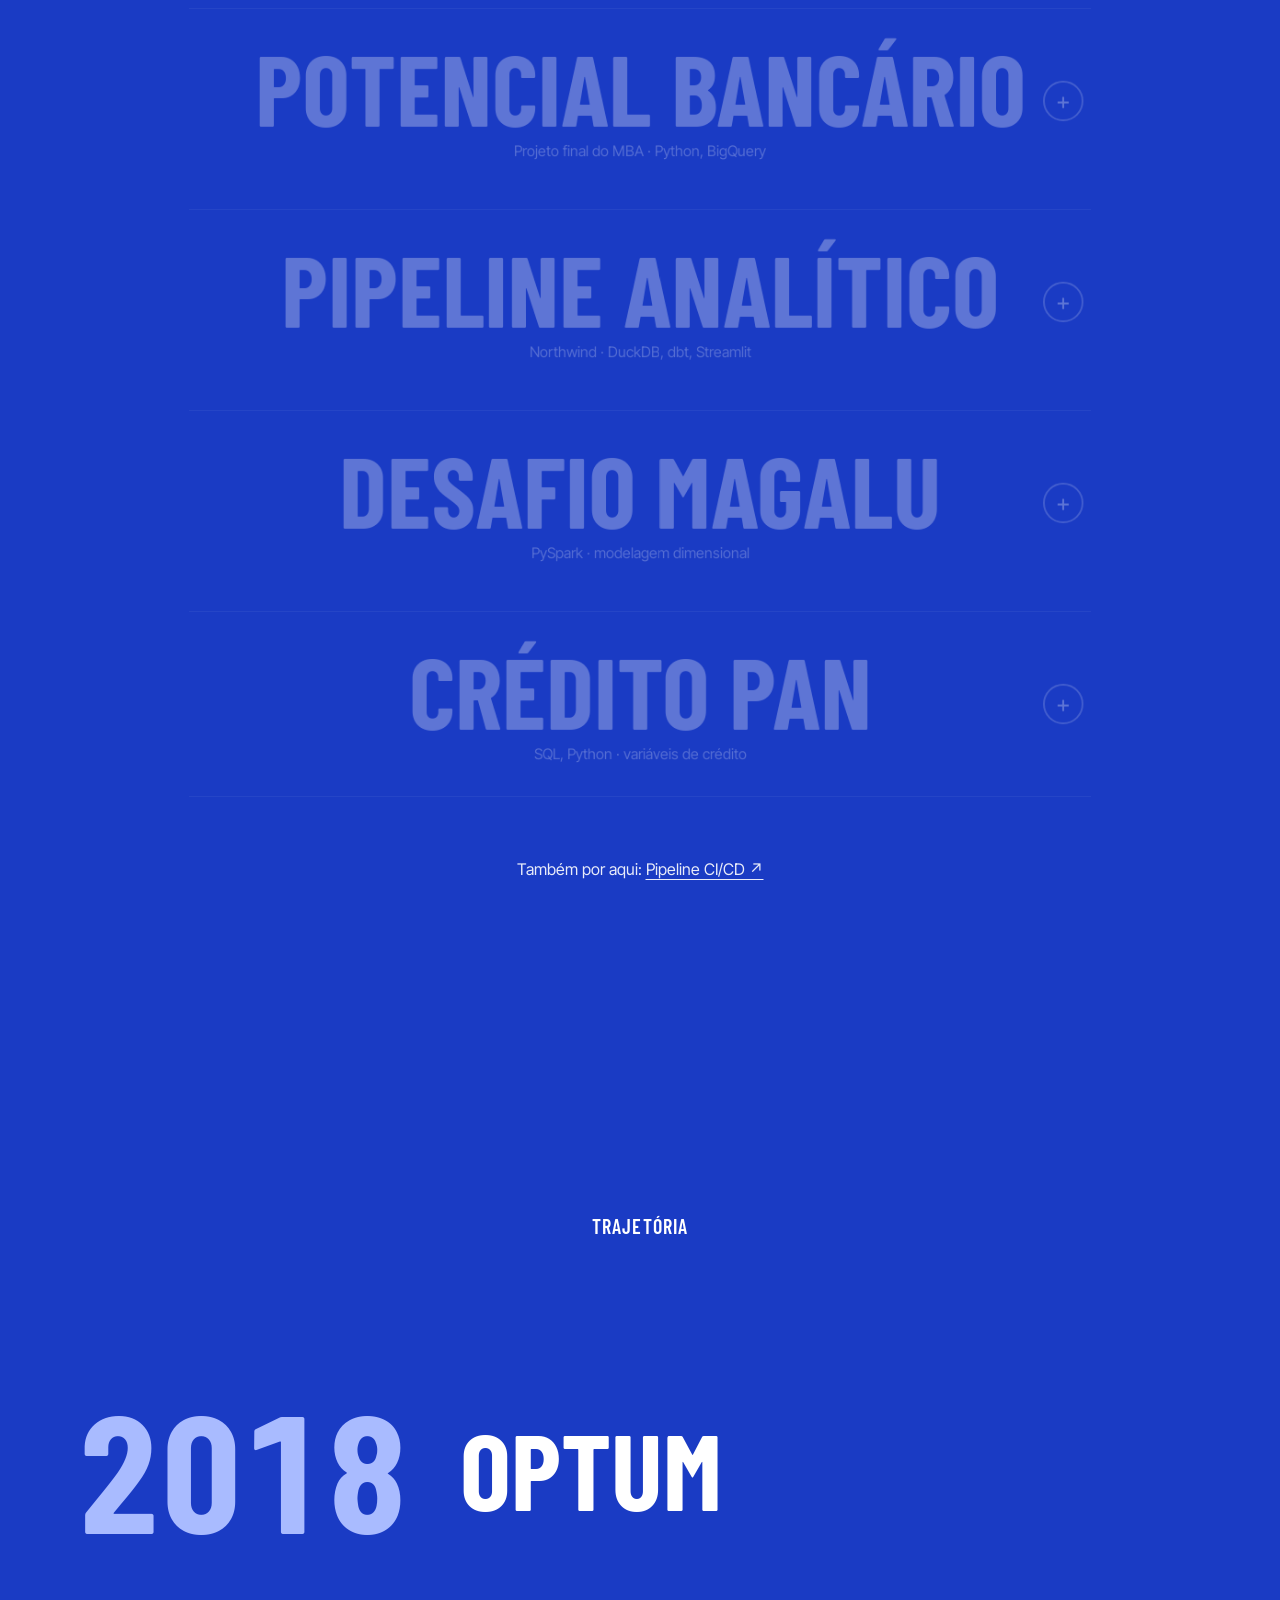
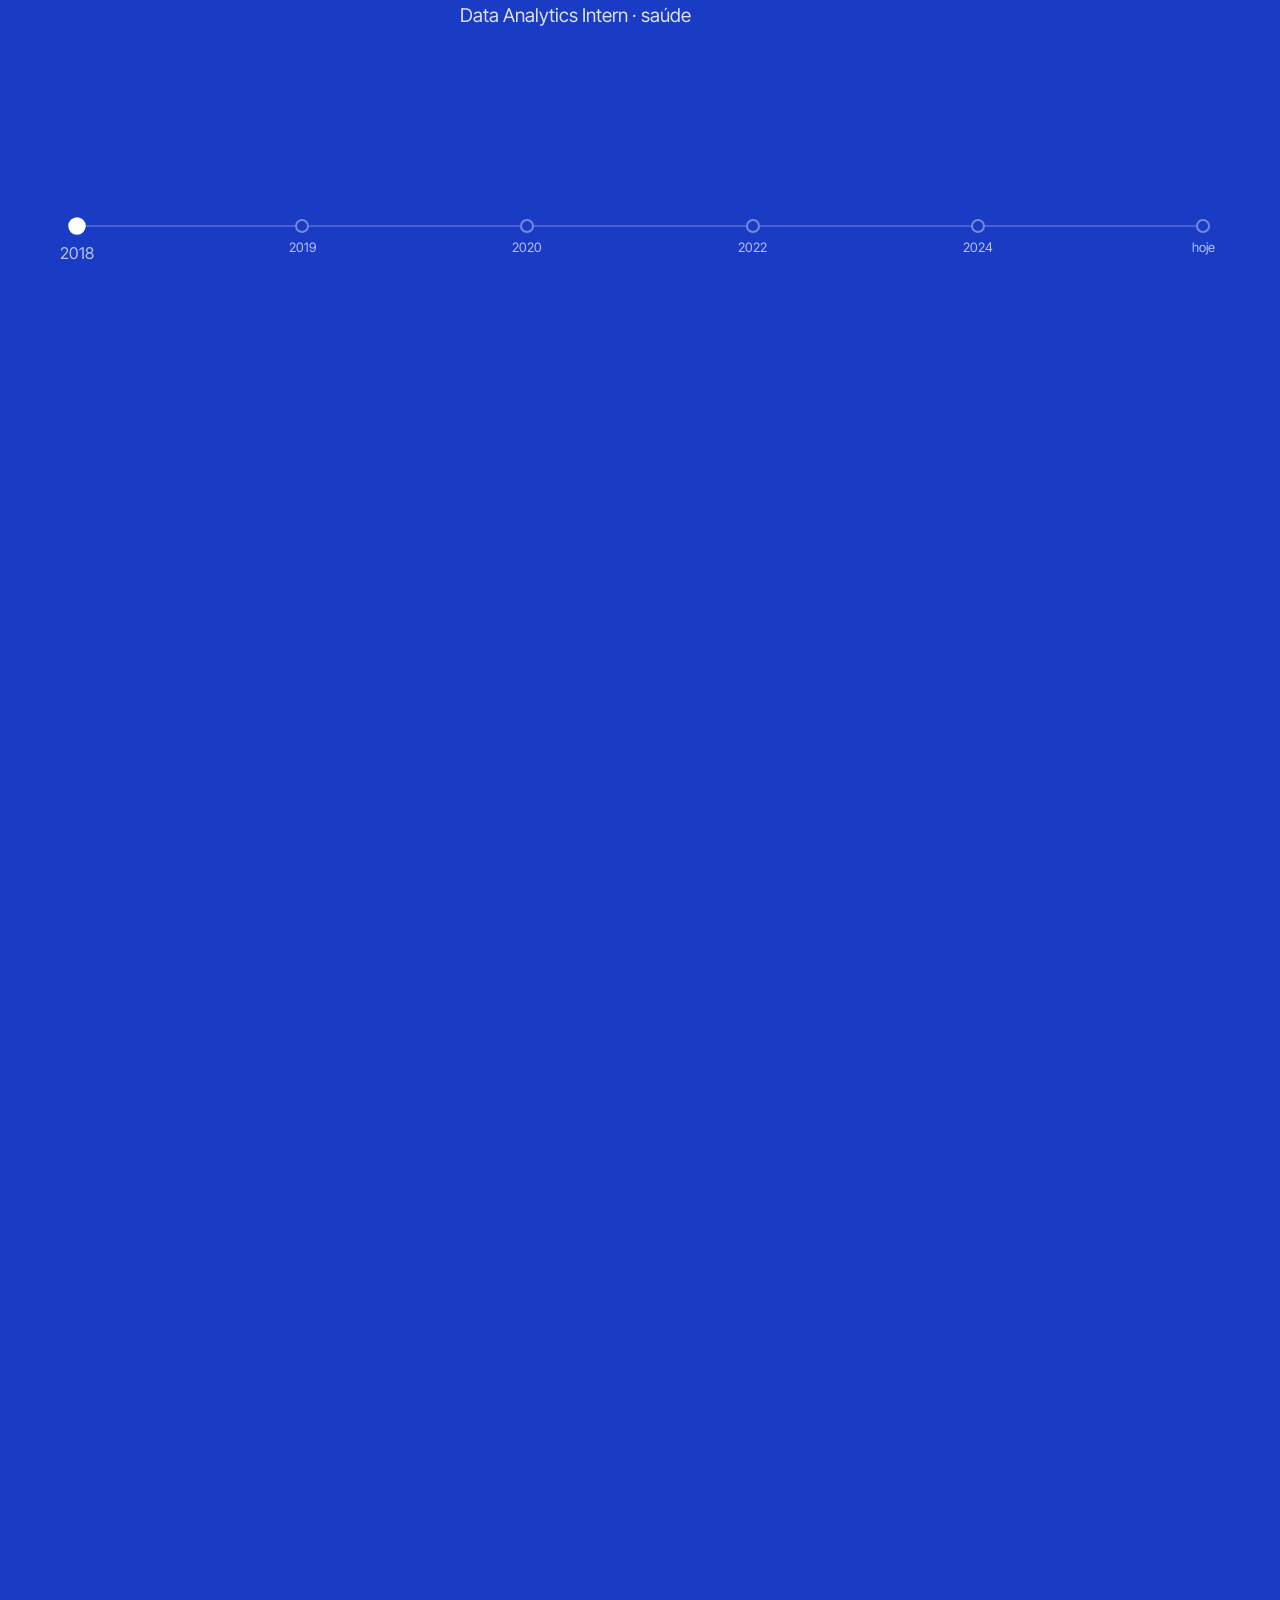
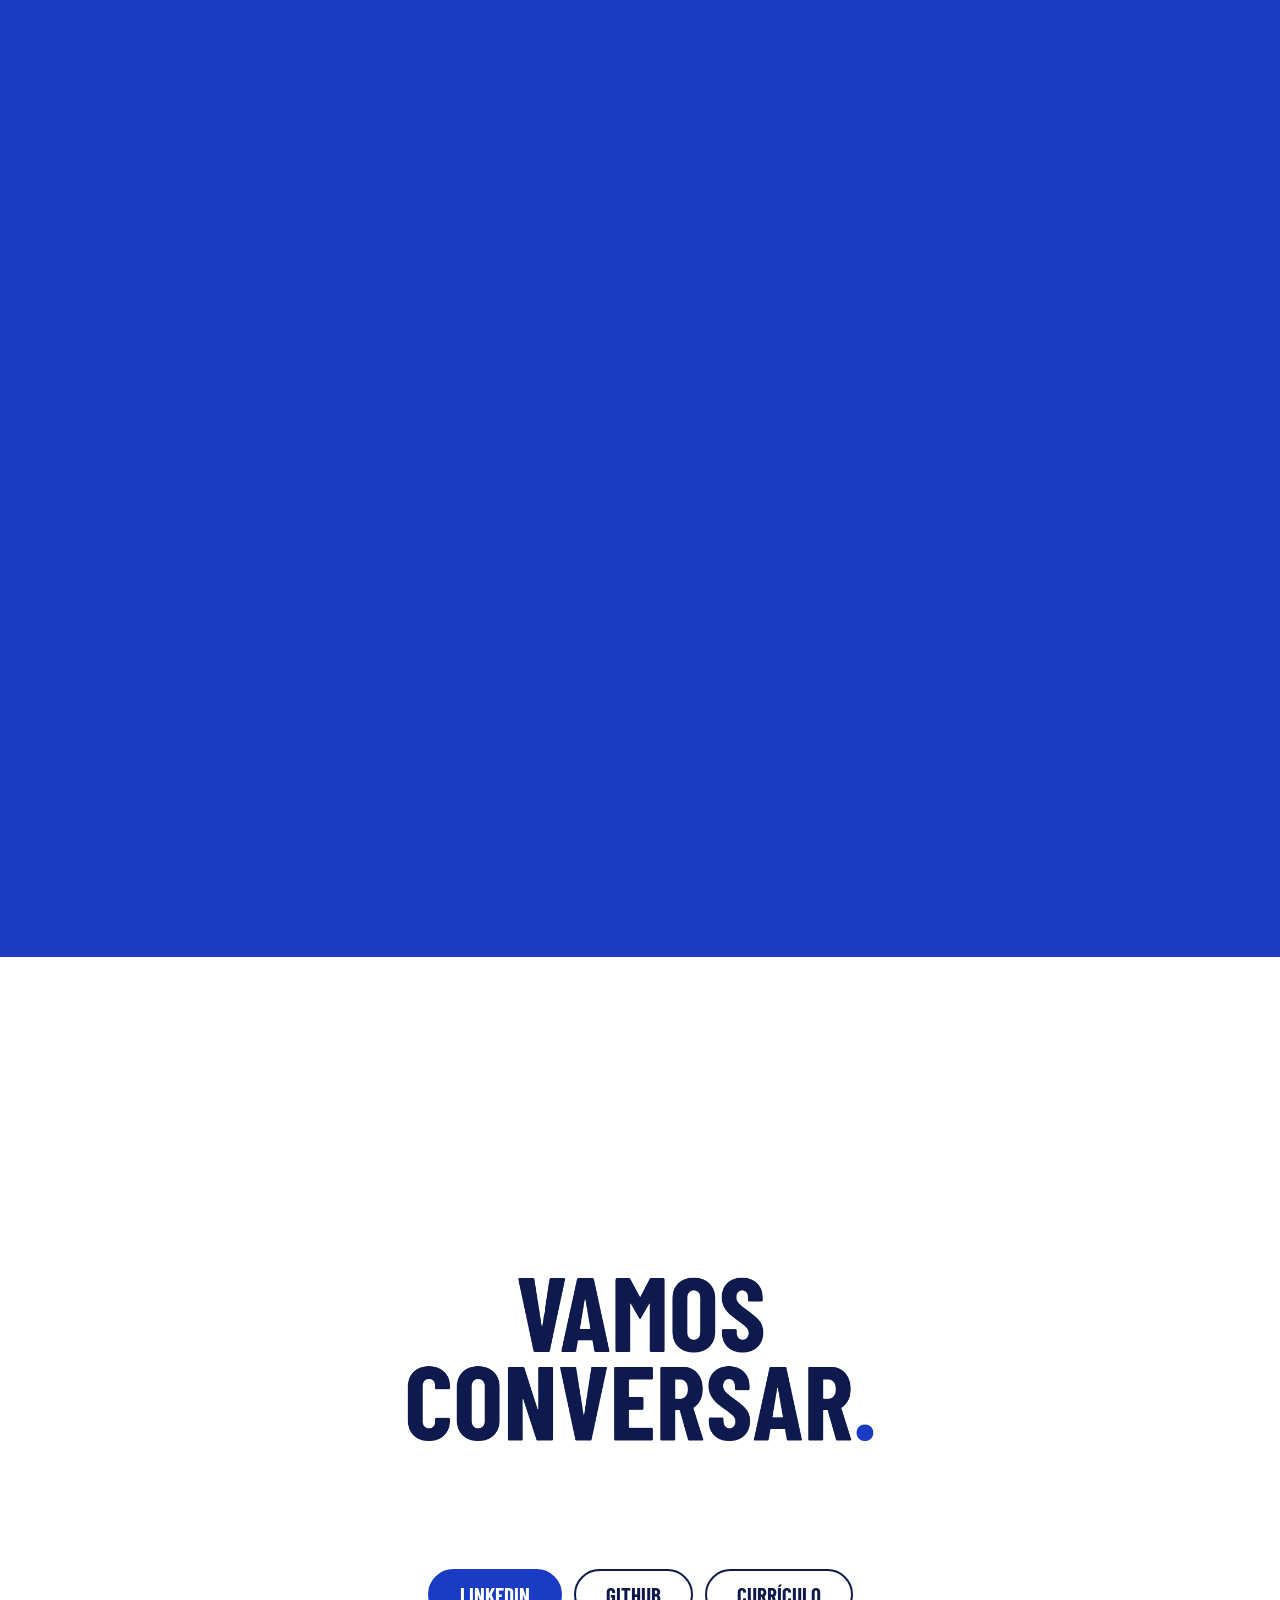
==== commit 4501fa17: "Projetos abrem painéis com detalhes e links; menu com fundo ao rolar Co-Authored-By: Claude Opus 5.5" ====
--- a/index.html
+++ b/index.html
@@ -68,6 +68,7 @@
 /* header + bottom bar */
 .top{position:fixed;inset:0 0 auto 0;z-index:20;display:flex;justify-content:space-between;align-items:center;padding:22px clamp(18px,3vw,40px);pointer-events:none}
 .top>*{pointer-events:auto}
+.top{transition:background .3s,backdrop-filter .3s}.top.solid{background:rgba(14,26,77,.82);-webkit-backdrop-filter:blur(12px);backdrop-filter:blur(12px)}body.light .top.solid{background:rgba(255,255,255,.88)}
 .brand{font-size:26px;font-weight:750;letter-spacing:-.06em}
 .brand span{color:var(--hi)}
 .top nav{display:flex;gap:22px;align-items:center;font-size:17px;font-weight:600;letter-spacing:.02em}
@@ -148,10 +149,36 @@
 /* 4. projects */
 #projects{padding:18vh 20px 22vh;text-align:center}
 #projects .k{font-size:20px;font-weight:600;letter-spacing:.06em;margin:0 0 6vh}
-.proj{display:block;margin:0 auto;padding:3vh 0;will-change:transform,opacity}
-.proj b{display:block;font-size:clamp(58px,9vw,132px);line-height:.9;font-weight:700}
-.proj span{display:block;margin-top:10px;font-size:16px;opacity:.85}
-.proj:hover b{color:var(--hi)}
+.proj{max-width:980px;margin:0 auto;border-top:1px solid rgba(255,255,255,.18);will-change:transform,opacity}
+.proj:last-of-type{border-bottom:1px solid rgba(255,255,255,.18)}
+.proj-head{all:unset;box-sizing:border-box;display:block;width:100%;padding:4vh 56px;cursor:pointer;position:relative;text-align:center}
+.proj-head:focus-visible{outline:3px solid var(--hi);outline-offset:4px;border-radius:12px}
+.proj-head b{display:block;font-size:clamp(52px,8.5vw,124px);line-height:.9;font-weight:700;transition:color .25s}
+.proj-head span{display:block;margin-top:10px;font-size:16px;opacity:.85}
+.proj-head i{position:absolute;right:8px;top:50%;width:44px;height:44px;margin-top:-22px;border-radius:50%;border:2px solid rgba(255,255,255,.6);font-style:normal;font-size:26px;line-height:40px;transition:transform .35s,background .25s,color .25s}
+.proj-head:hover b{color:var(--hi)}
+.proj.open .proj-head i{transform:rotate(45deg);background:#fff;color:var(--bg)}
+.proj-body{display:grid;grid-template-rows:0fr;transition:grid-template-rows .55s cubic-bezier(.2,.7,.2,1)}
+.proj.open .proj-body{grid-template-rows:1fr}
+.proj-in{overflow:hidden;text-align:left}
+.proj-in>*{opacity:0;transform:translateY(16px);transition:opacity .45s,transform .45s}
+.proj.open .proj-in>*{opacity:1;transform:none}
+.proj.open .proj-in>*:nth-child(2){transition-delay:.08s}.proj.open .proj-in>*:nth-child(3){transition-delay:.14s}.proj.open .proj-in>*:nth-child(4){transition-delay:.2s}
+.pgrid{display:grid;grid-template-columns:1fr 1fr;gap:32px;padding:8px 8px 0}
+.pgrid h3{margin:0 0 8px;font-size:22px;font-weight:700;color:var(--hi);letter-spacing:.03em}
+.pgrid p{margin:0;font-size:17px;line-height:1.55}
+.flow{list-style:none;margin:28px 8px 0;padding:0;display:grid;grid-template-columns:repeat(3,1fr);gap:12px;counter-reset:f}
+.flow li{background:rgba(255,255,255,.08);border-radius:18px;padding:18px 20px;position:relative}
+.flow li:not(:last-child)::after{content:"→";position:absolute;right:-12px;top:50%;transform:translate(50%,-50%);opacity:.6}
+.flow b{display:block;font-size:15px;color:var(--hi)}
+.flow strong{display:block;margin-top:4px;font-size:17px}
+.flow span{display:block;margin-top:2px;font-size:14px;opacity:.8}
+.pnote{margin:20px 8px 0;font-size:15px;opacity:.8;line-height:1.5}
+.plinks{display:flex;flex-wrap:wrap;gap:10px;margin:22px 8px 4vh}
+.plinks a{border:2px solid rgba(255,255,255,.7);border-radius:999px;padding:9px 20px;font-size:18px;font-weight:700;transition:background .2s,color .2s}
+.plinks a:hover,.plinks a.main{background:#fff;color:var(--bg);border-color:#fff}
+.more{margin:6vh 0 0;font-size:16px;opacity:.9}.more a{text-decoration:underline;text-underline-offset:4px}
+@media (max-width:760px){.pgrid,.flow{grid-template-columns:1fr}.flow li:not(:last-child)::after{content:"↓";right:50%;top:auto;bottom:-14px;transform:translateX(50%)}.proj-head{padding:3vh 48px 3vh 0;text-align:left}.proj-head i{right:0}}
 
 /* 5. path */
 #path{height:520vh;background:var(--bg)}
@@ -272,10 +299,51 @@
   <!-- 4 -->
   <section id="projects" class="scene">
     <p class="k cond">Projetos</p>
-    <a class="proj cond" href="https://github.com/LucioFrCruz/heluvina_projeto_final_202602" target="_blank" rel="noopener"><b>Potencial bancário</b><span style="font-family:'Inter Tight';text-transform:none">Projeto final do MBA · Python, BigQuery ↗</span></a>
-    <a class="proj cond" href="https://github.com/VitorPaes/sre-herluvina" target="_blank" rel="noopener"><b>Pipeline analítico</b><span style="font-family:'Inter Tight';text-transform:none">Northwind · DuckDB, dbt, Streamlit ↗</span></a>
-    <a class="proj cond" href="https://github.com/VitorPaes/desafio_magalu" target="_blank" rel="noopener"><b>Desafio Magalu</b><span style="font-family:'Inter Tight';text-transform:none">PySpark · modelagem dimensional ↗</span></a>
-    <a class="proj cond" href="https://github.com/VitorPaes/desafio_pan" target="_blank" rel="noopener"><b>Crédito PAN</b><span style="font-family:'Inter Tight';text-transform:none">SQL, Python · variáveis de crédito ↗</span></a>
+    <article class="proj">
+      <button class="proj-head" aria-expanded="false" aria-controls="pd1">
+        <b class="cond">Potencial bancário</b><span>Projeto final do MBA · Python, BigQuery</span><i aria-hidden="true">+</i>
+      </button>
+      <div class="proj-body" id="pd1"><div class="proj-in">
+        <div class="pgrid"><div><h3 class="cond">O problema</h3><p>Como combinar capacidade econômica, adoção digital e presença bancária para comparar oportunidades entre municípios?</p></div><div><h3 class="cond">A entrega</h3><p>Pipeline em camadas raw, trusted e analytics, análise exploratória e três versões do Índice de Potencial Bancário (IPB).</p></div></div>
+        <ol class="flow"><li><b class="cond">01</b><strong>Fontes públicas</strong><span>IBGE · BCB · Anatel</span></li><li><b class="cond">02</b><strong>Ingestão e tratamento</strong><span>Python · raw / trusted</span></li><li><b class="cond">03</b><strong>Índice e análise</strong><span>BigQuery · analytics</span></li></ol>
+        <p class="pnote">Desenvolvido em equipe com Hermes Augusto, Lúcio Franchi Cruz e Nathalia Miranda.</p>
+        <div class="plinks cond"><a href="https://github.com/LucioFrCruz/heluvina_projeto_final_202602" target="_blank" rel="noopener" class="main">Ver repositório ↗</a><a href="https://github.com/LucioFrCruz/heluvina_projeto_final_202602/blob/main/docs/Arquitetura_Tecnica.md" target="_blank" rel="noopener">Arquitetura ↗</a><a href="https://github.com/LucioFrCruz/heluvina_projeto_final_202602/blob/main/docs/Relatorio_EDA.md" target="_blank" rel="noopener">Análise exploratória ↗</a><a href="https://github.com/LucioFrCruz/heluvina_projeto_final_202602/blob/main/src/analytics/ipb.py" target="_blank" rel="noopener">Cálculo do índice ↗</a></div>
+      </div></div>
+    </article>
+    <article class="proj">
+      <button class="proj-head" aria-expanded="false" aria-controls="pd2">
+        <b class="cond">Pipeline analítico</b><span>Northwind · DuckDB, dbt, Streamlit</span><i aria-hidden="true">+</i>
+      </button>
+      <div class="proj-body" id="pd2"><div class="proj-in">
+        <div class="pgrid"><div><h3 class="cond">O problema</h3><p>Como transformar arquivos de pedidos e itens em uma base consistente para analisar vendas e logística?</p></div><div><h3 class="cond">A entrega</h3><p>Modelos dimensionais no DuckDB, verificações com dbt, reconciliação de registros e dashboard em Streamlit.</p></div></div>
+        <ol class="flow"><li><b class="cond">01</b><strong>Ingestão</strong><span>CSV · MinIO</span></li><li><b class="cond">02</b><strong>Modelagem e testes</strong><span>dbt · DuckDB</span></li><li><b class="cond">03</b><strong>Consumo</strong><span>Streamlit</span></li></ol>
+        <p class="pnote">Armazenamento e processamento no ambiente local, com documentação de requisitos e planos de teste.</p>
+        <div class="plinks cond"><a href="https://github.com/VitorPaes/sre-herluvina" target="_blank" rel="noopener" class="main">Ver repositório ↗</a><a href="https://github.com/VitorPaes/sre-herluvina/blob/master/documents/03_architecture.md" target="_blank" rel="noopener">Arquitetura ↗</a><a href="https://github.com/VitorPaes/sre-herluvina/blob/master/transform/models/marts/schema.yml" target="_blank" rel="noopener">Modelos e testes ↗</a><a href="https://github.com/VitorPaes/sre-herluvina/blob/master/bin/run-pipeline.sh" target="_blank" rel="noopener">Execução do pipeline ↗</a></div>
+      </div></div>
+    </article>
+    <article class="proj">
+      <button class="proj-head" aria-expanded="false" aria-controls="pd3">
+        <b class="cond">Desafio Magalu</b><span>PySpark · modelagem dimensional</span><i aria-hidden="true">+</i>
+      </button>
+      <div class="proj-body" id="pd3"><div class="proj-in">
+        <div class="pgrid"><div><h3 class="cond">O problema</h3><p>Como organizar pedidos, produtos e parceiros para calcular comissões e comparar o desempenho mensal?</p></div><div><h3 class="cond">A entrega</h3><p>Notebook PySpark com modelo dimensional, agregações mensais, regras de comissão e rankings por parceiro.</p></div></div>
+        <ol class="flow"><li><b class="cond">01</b><strong>Origem</strong><span>Tabelas CSV</span></li><li><b class="cond">02</b><strong>Transformação</strong><span>Joins · dimensões · fato</span></li><li><b class="cond">03</b><strong>Análise</strong><span>Comissões · rankings</span></li></ol>
+        <p class="pnote">Solução para um desafio de Analytics Engineering, com as transformações e regras documentadas no notebook.</p>
+        <div class="plinks cond"><a href="https://github.com/VitorPaes/desafio_magalu" target="_blank" rel="noopener" class="main">Ver repositório ↗</a><a href="https://github.com/VitorPaes/desafio_magalu/blob/main/Dessafio_Magalu.ipynb" target="_blank" rel="noopener">Notebook PySpark ↗</a></div>
+      </div></div>
+    </article>
+    <article class="proj">
+      <button class="proj-head" aria-expanded="false" aria-controls="pd4">
+        <b class="cond">Crédito PAN</b><span>SQL, Python · variáveis de crédito</span><i aria-hidden="true">+</i>
+      </button>
+      <div class="proj-body" id="pd4"><div class="proj-in">
+        <div class="pgrid"><div><h3 class="cond">O problema</h3><p>Como reorganizar dados no formato SCR para facilitar análises e a construção de variáveis de crédito?</p></div><div><h3 class="cond">A entrega</h3><p>Base analítica book_scr, com agregações por modalidade, faixas acumuladas e exportação em CSV.</p></div></div>
+        <ol class="flow"><li><b class="cond">01</b><strong>Base de entrada</strong><span>SCR · modalidades</span></li><li><b class="cond">02</b><strong>Preparação</strong><span>SQL · faixas de crédito</span></li><li><b class="cond">03</b><strong>Saída</strong><span>Book analítico · CSV</span></li></ol>
+        <p class="pnote">Foco na preparação de dados e variáveis para análise de crédito, com consultas exploratórias.</p>
+        <div class="plinks cond"><a href="https://github.com/VitorPaes/desafio_pan" target="_blank" rel="noopener" class="main">Ver repositório ↗</a><a href="https://github.com/VitorPaes/desafio_pan/blob/main/main.ipynb" target="_blank" rel="noopener">Notebook principal ↗</a><a href="https://github.com/VitorPaes/desafio_pan/tree/main/sql/assets" target="_blank" rel="noopener">Transformações SQL ↗</a></div>
+      </div></div>
+    </article>
+    <p class="more">Também por aqui: <a href="https://github.com/VitorPaes/pipeline-cicd" target="_blank" rel="noopener">Pipeline CI/CD ↗</a></p>
   </section>
 
   <!-- 5 -->
@@ -368,9 +436,10 @@
     // 4 projects: the one closest to the middle lights up
     const mid=innerHeight/2;
     projs.forEach(el=>{
-      const r=el.getBoundingClientRect();const d=Math.abs(r.top+r.height/2-mid)/mid;
+      if(el.classList.contains('open')){el.style.opacity=1;el.style.transform='none';return}
+      const r=el.querySelector('.proj-head').getBoundingClientRect();const d=Math.abs(r.top+r.height/2-mid)/mid;
       const t=clamp(1-d);
-      el.style.opacity=.25+t*.75;el.style.transform=`scale(${.9+t*.1})`;
+      el.style.opacity=.3+t*.7;el.style.transform=`scale(${.92+t*.08})`;
     });
 
     // 3 numbers: one stat per third, ring and value scrubbed by scroll
@@ -412,9 +481,14 @@
   function ui(){
     let cur=0;ids.forEach((id,i)=>{const r=document.getElementById(id).getBoundingClientRect();if(r.top<innerHeight*.5)cur=i});
     dots.forEach((d,i)=>d.classList.toggle('on',i===cur));
+    $('.top').classList.toggle('solid',scrollY>innerHeight*.6);
     const er=$('#end').getBoundingClientRect();document.body.classList.toggle('light',er.top<innerHeight*.6);
   }
   dots.forEach(d=>d.addEventListener('click',()=>document.getElementById(d.dataset.go).scrollIntoView({behavior:reduce?'auto':'smooth'})));
+
+
+  // project panels
+  projs.forEach(el=>{const b=el.querySelector('.proj-head');b.addEventListener('click',()=>{const o=el.classList.toggle('open');b.setAttribute('aria-expanded',o);onScroll()})});
 
   let queued=false;
   function onScroll(){if(queued)return;queued=true;requestAnimationFrame(()=>{queued=false;frame();ui()})}
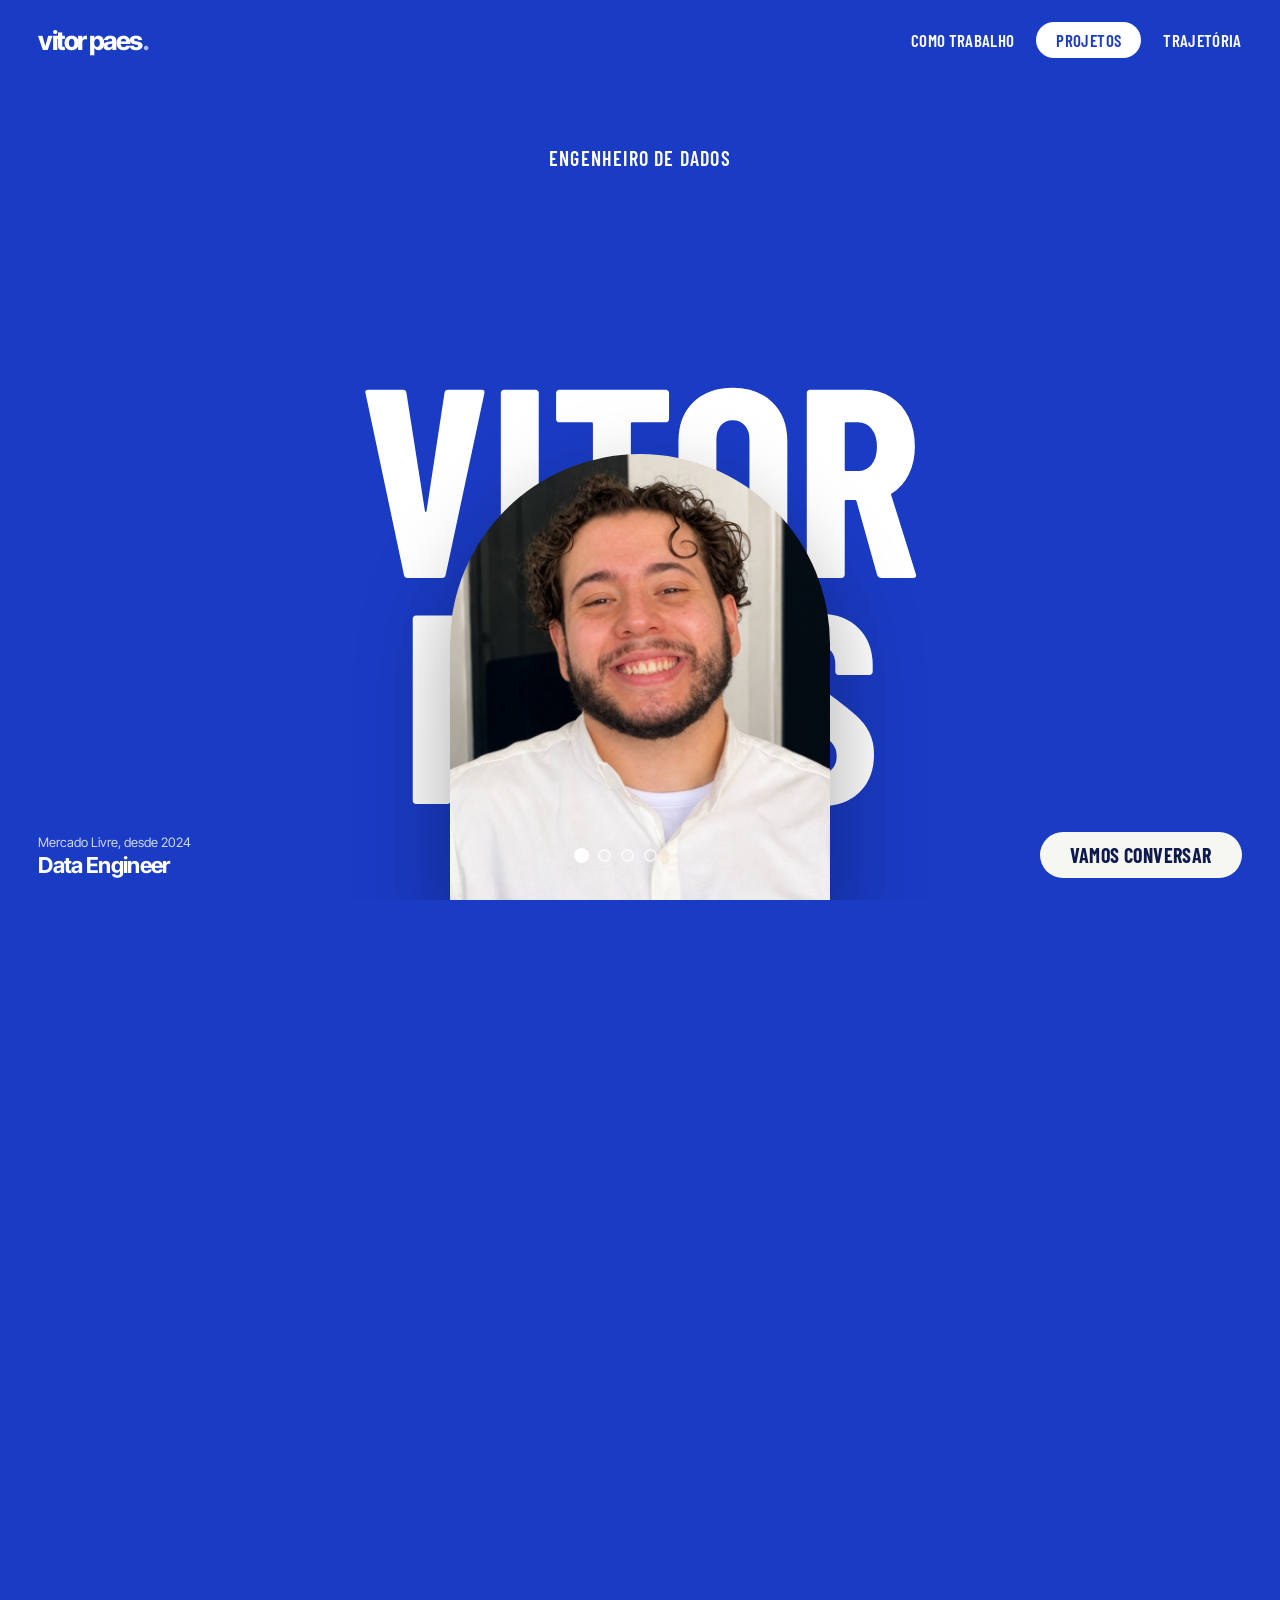
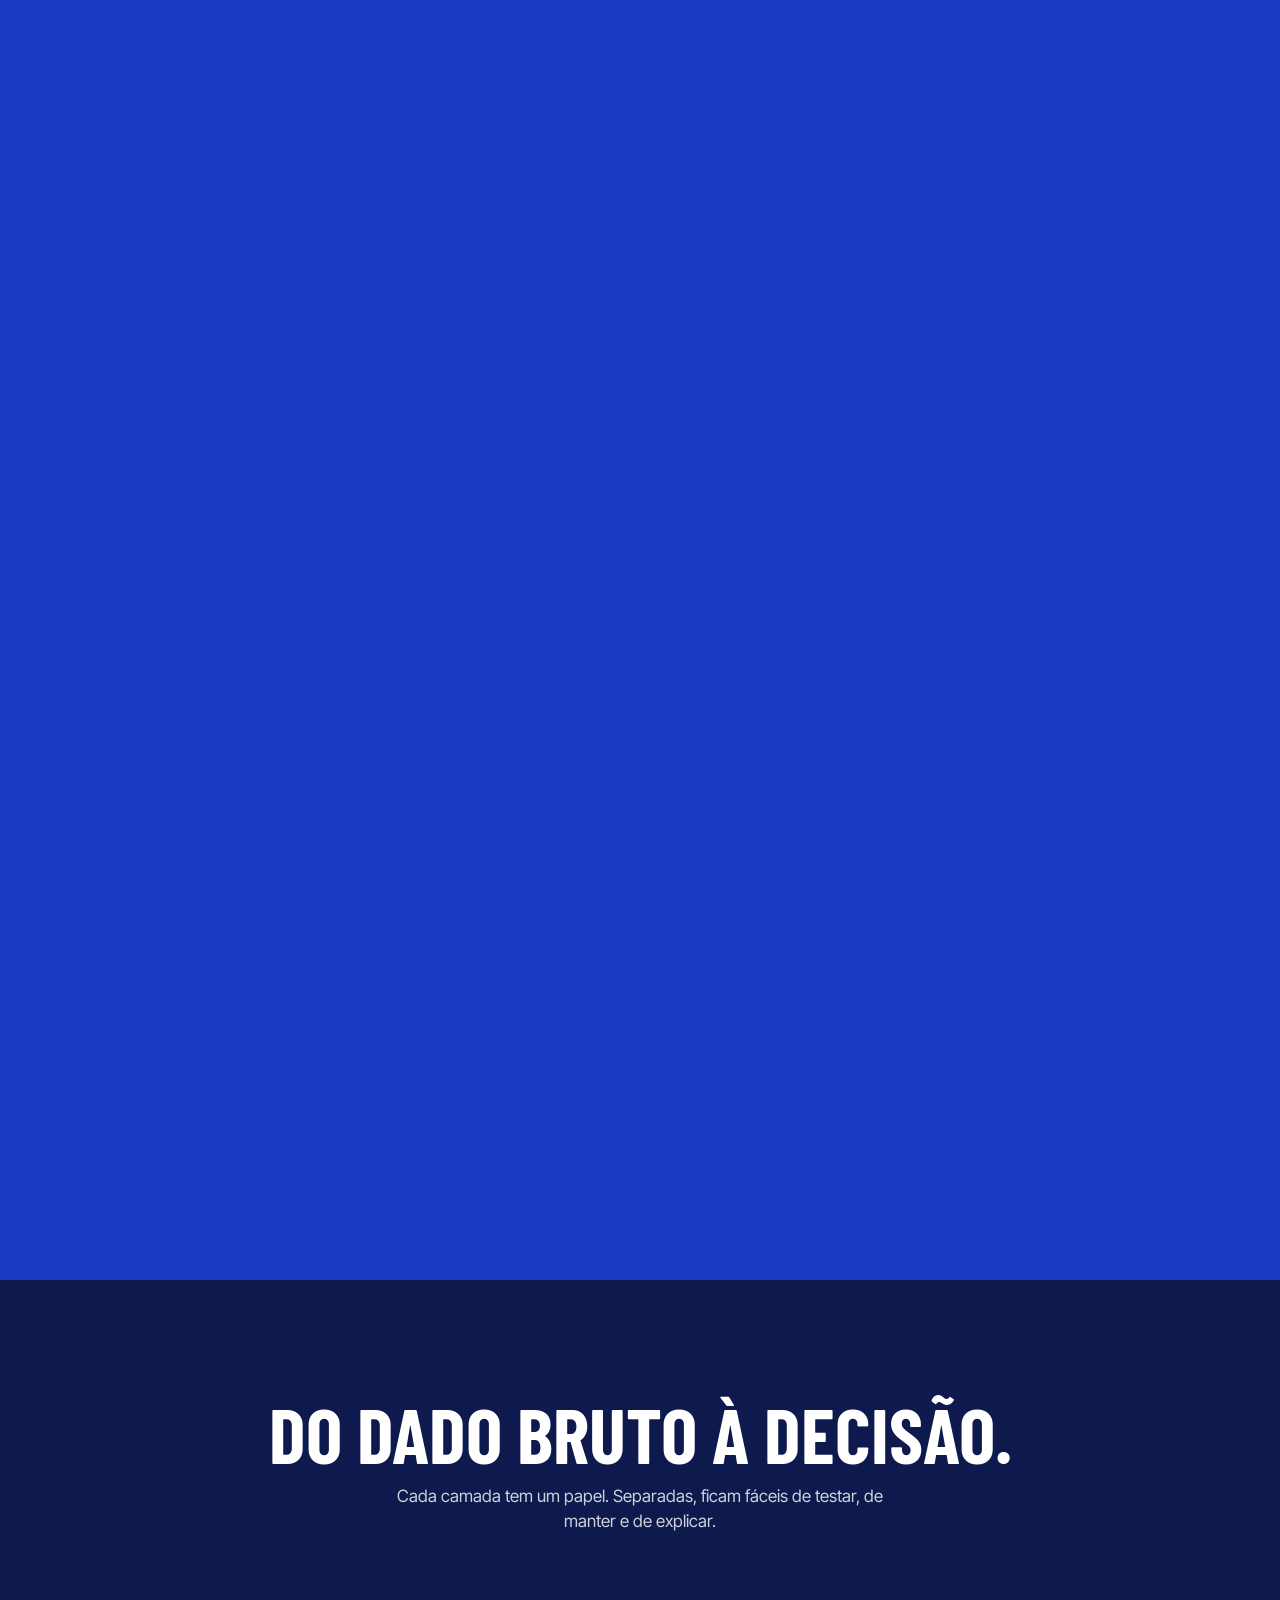
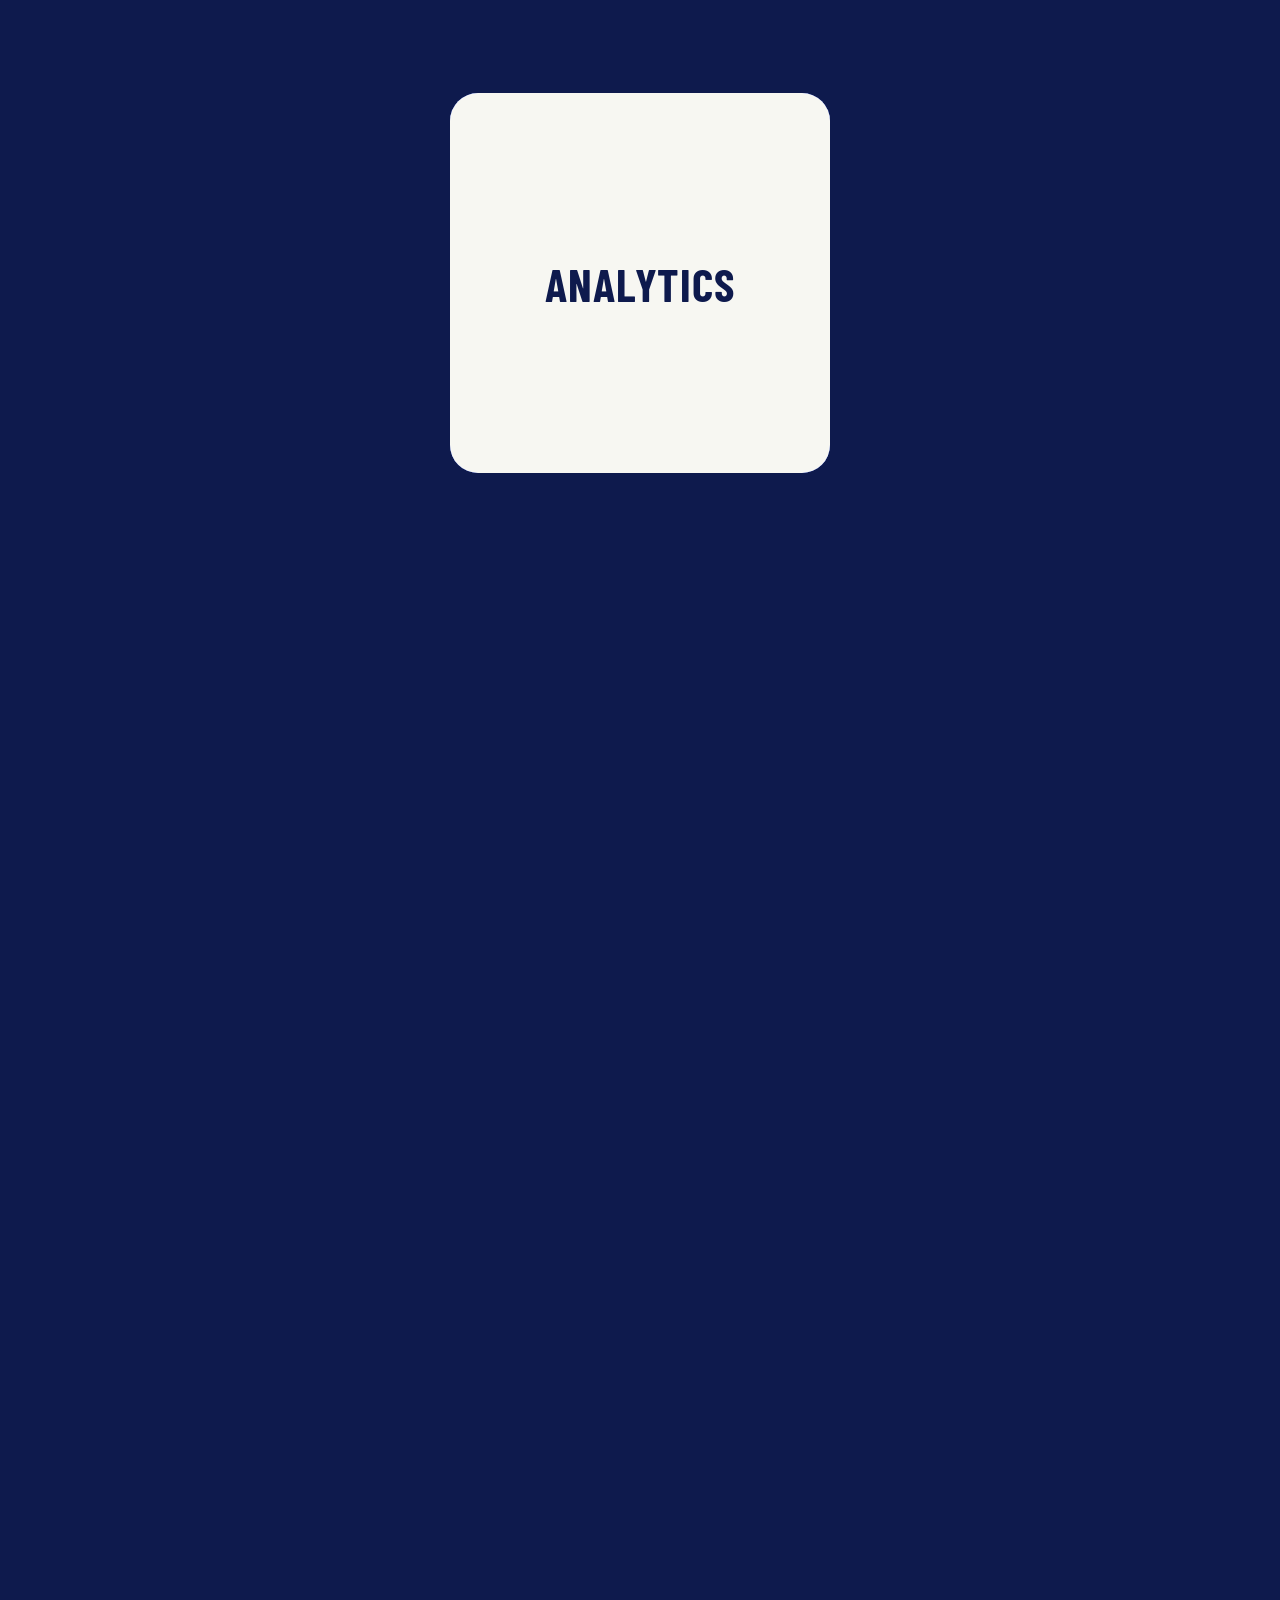
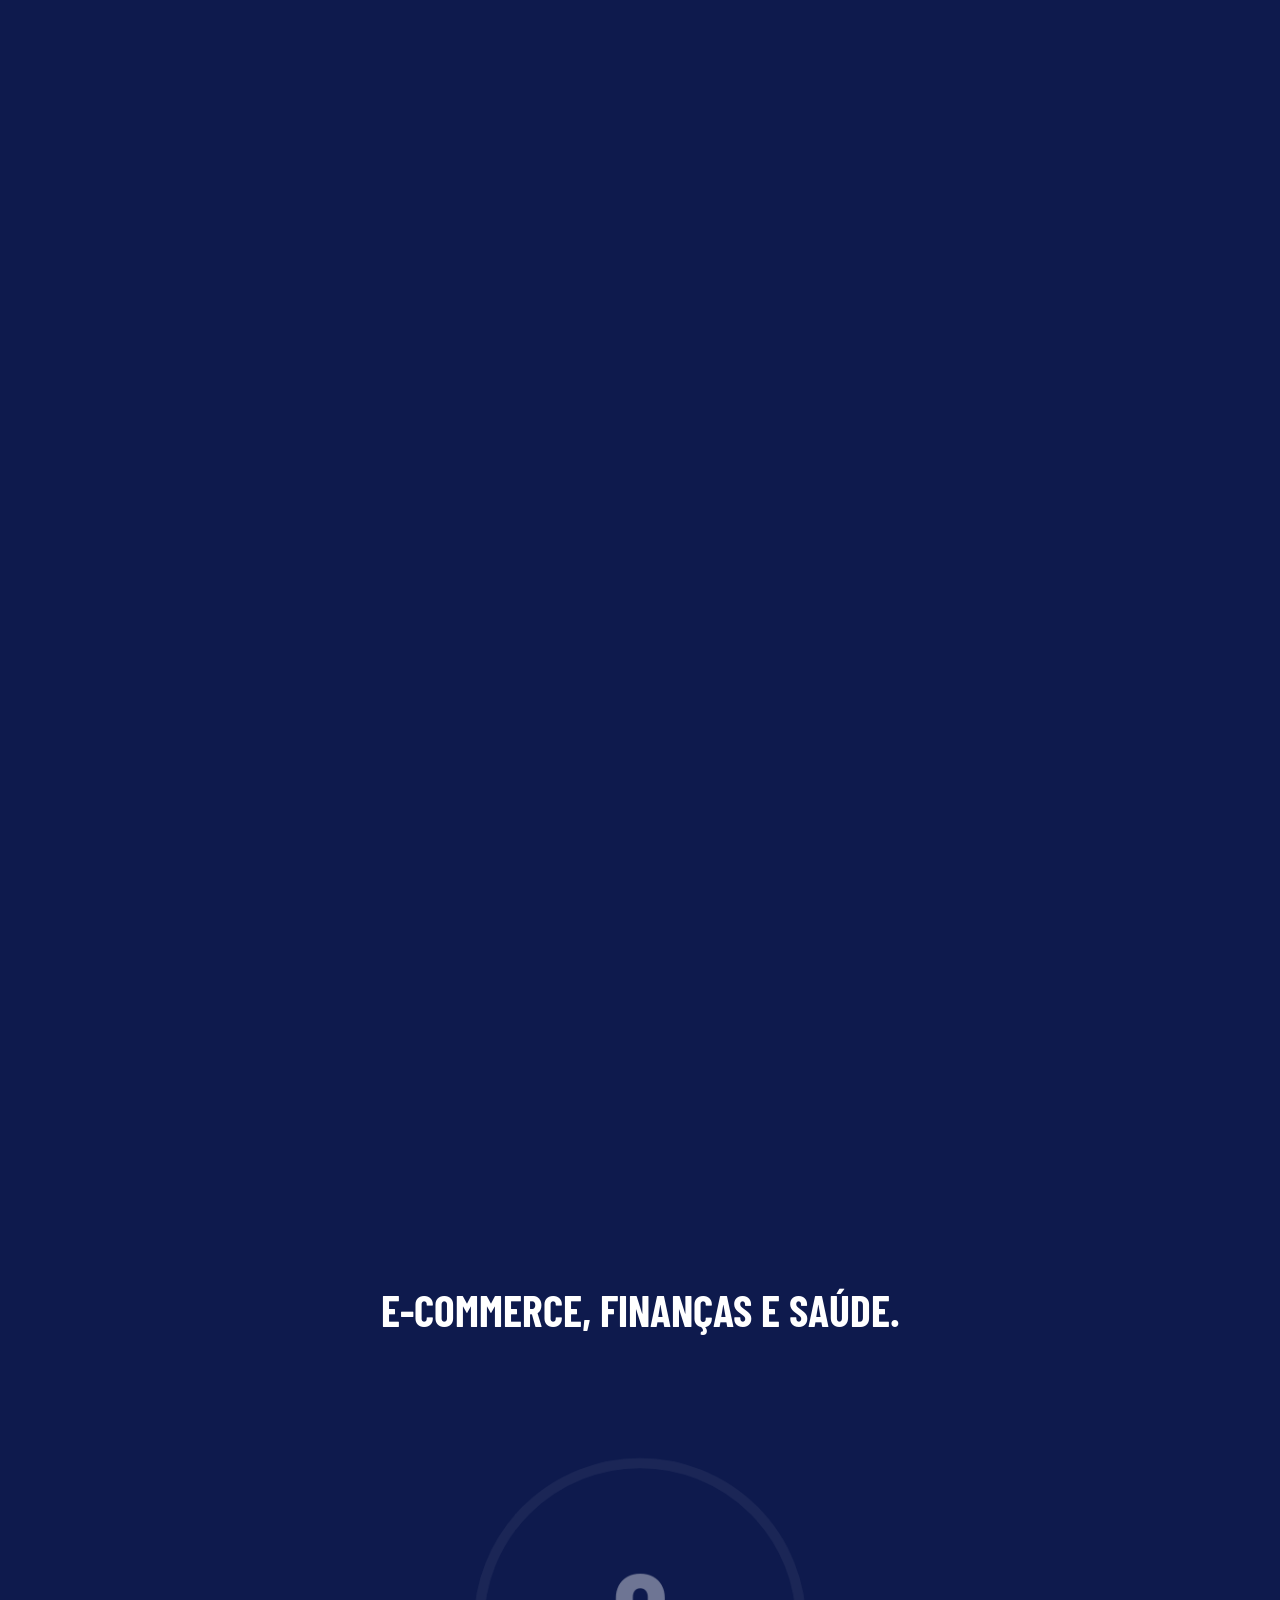
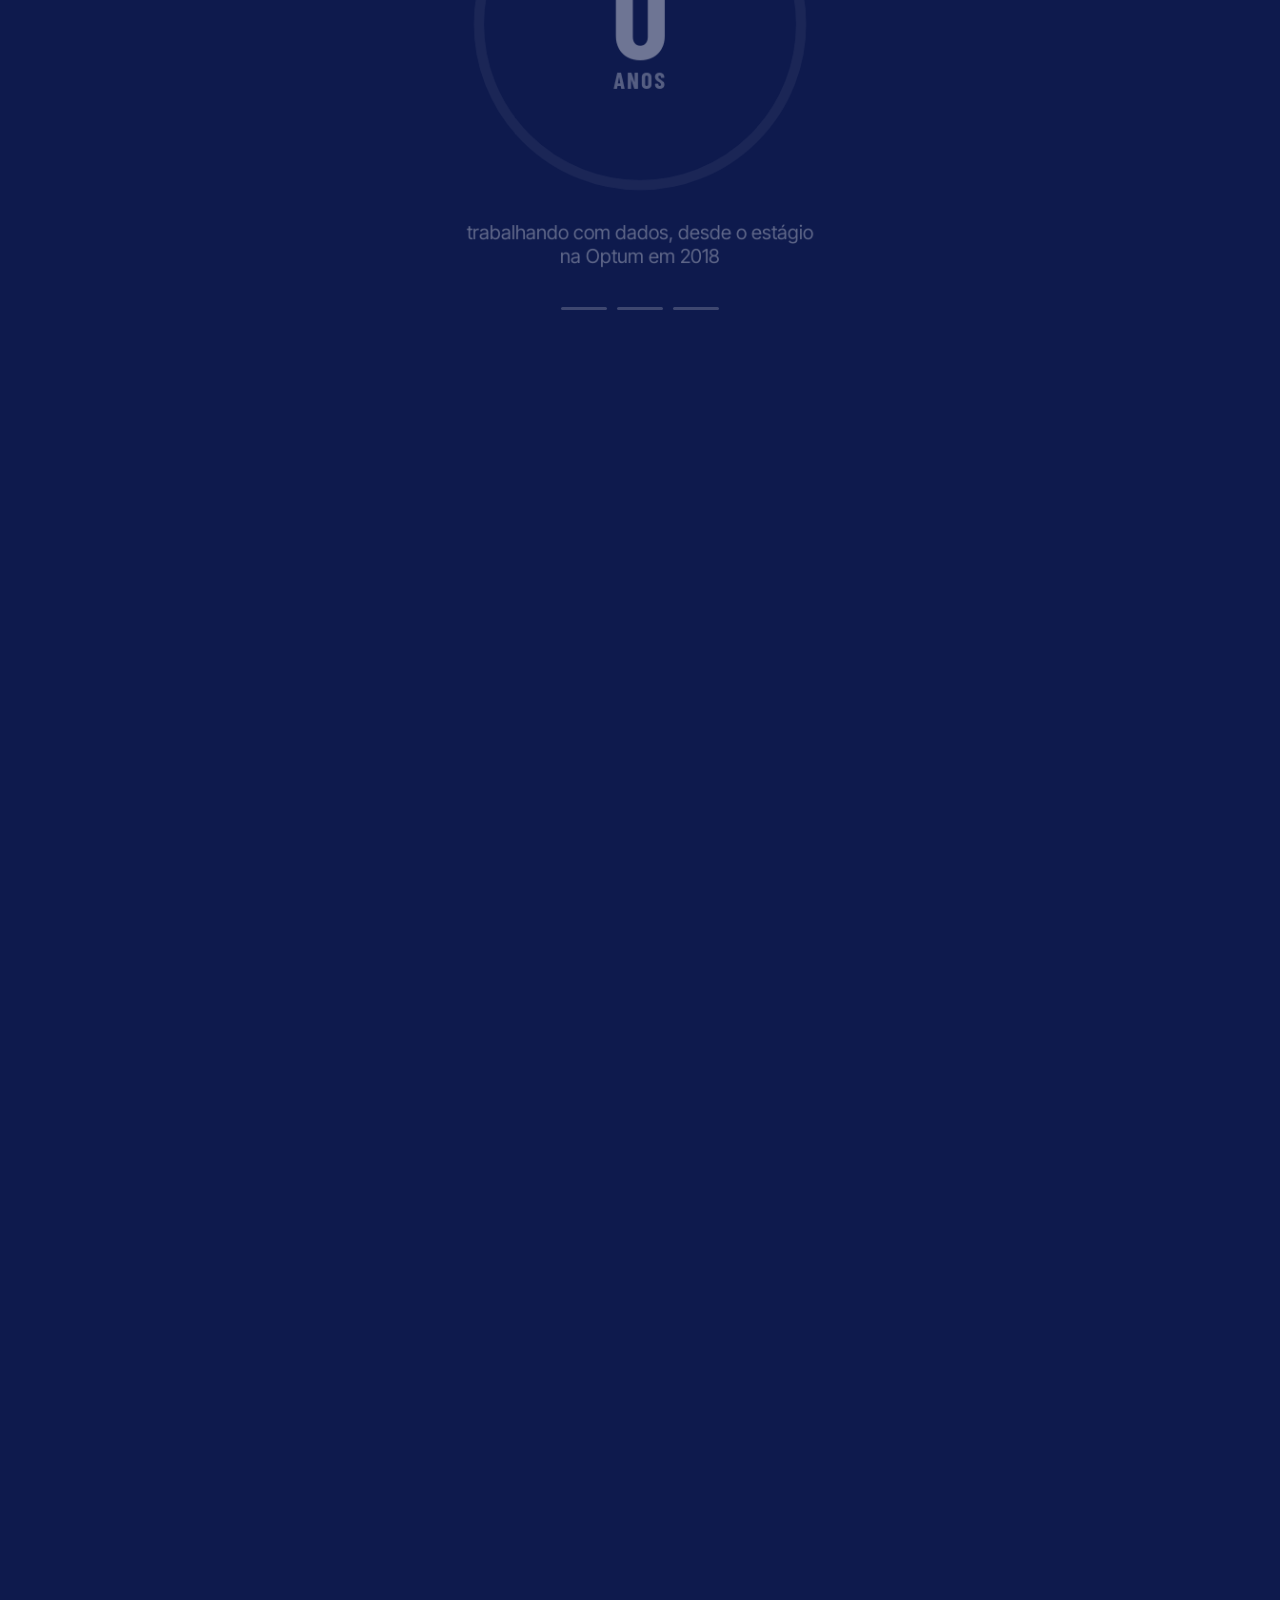
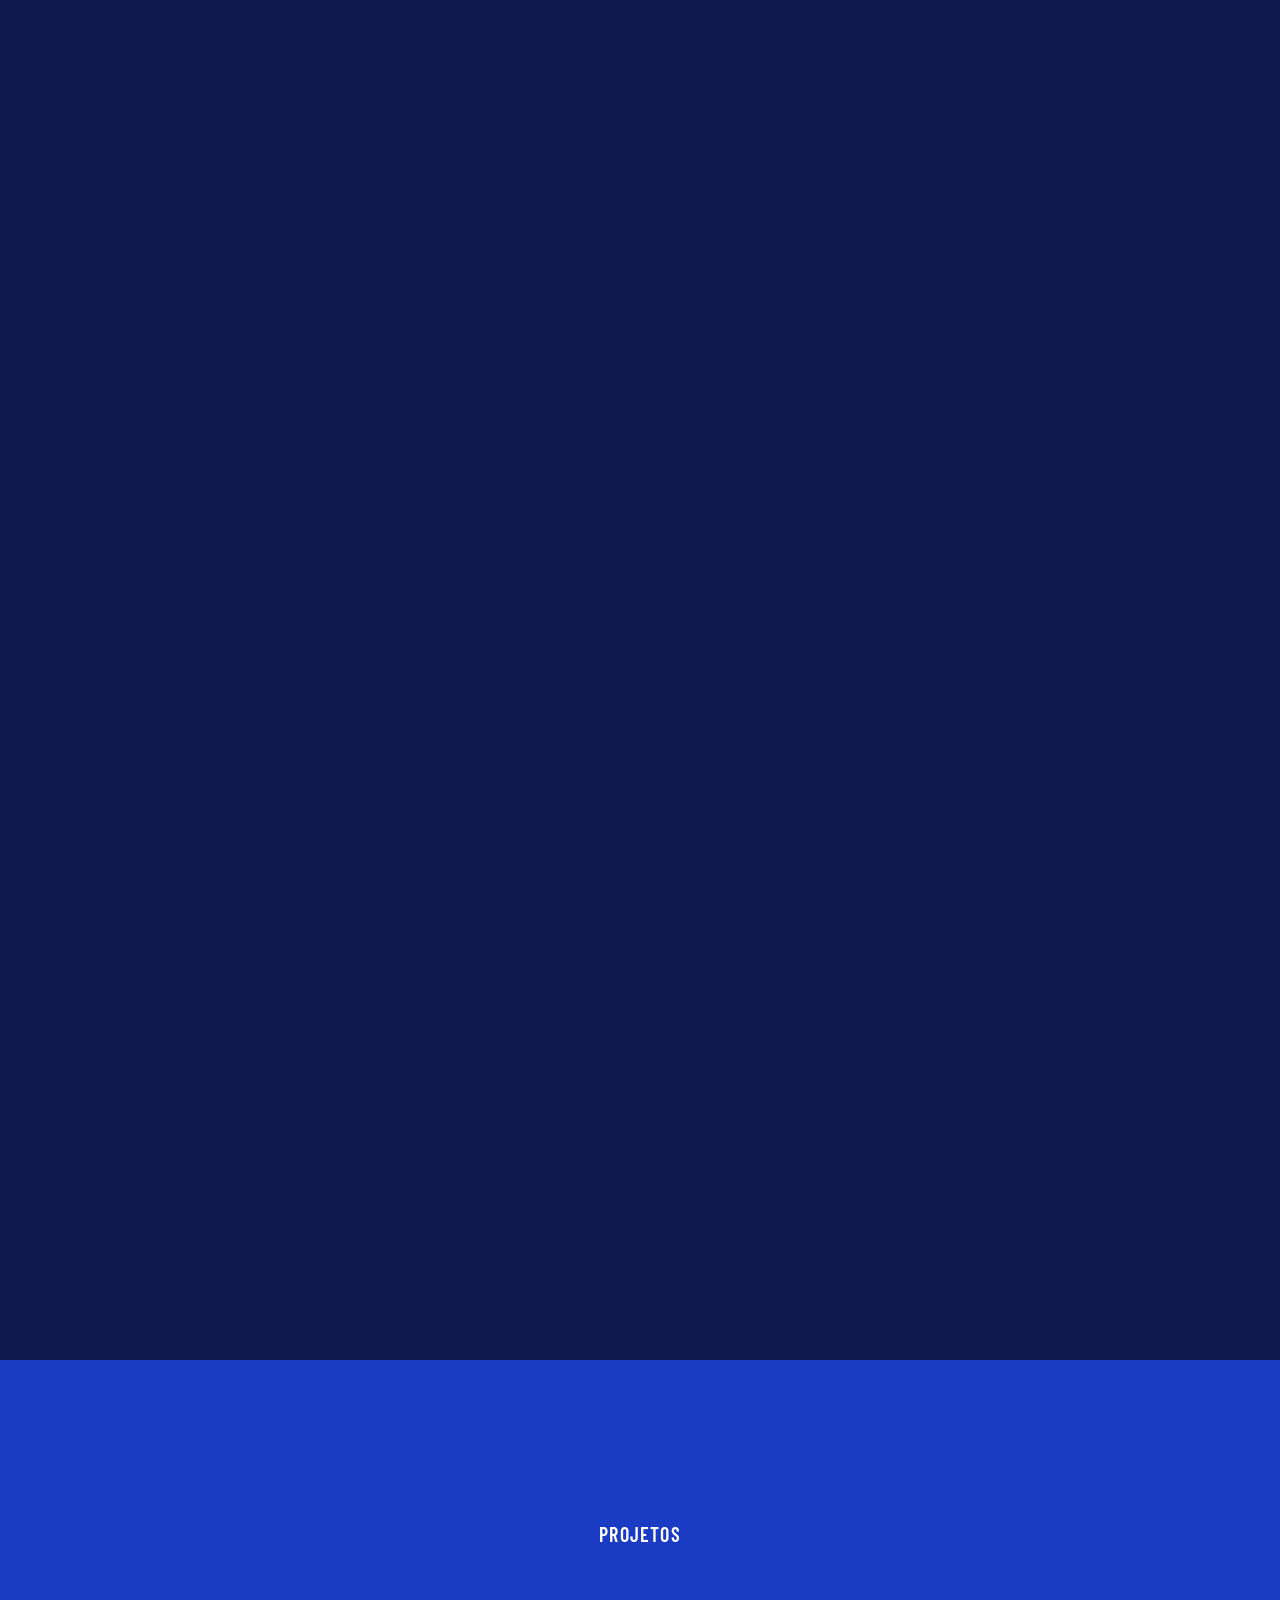
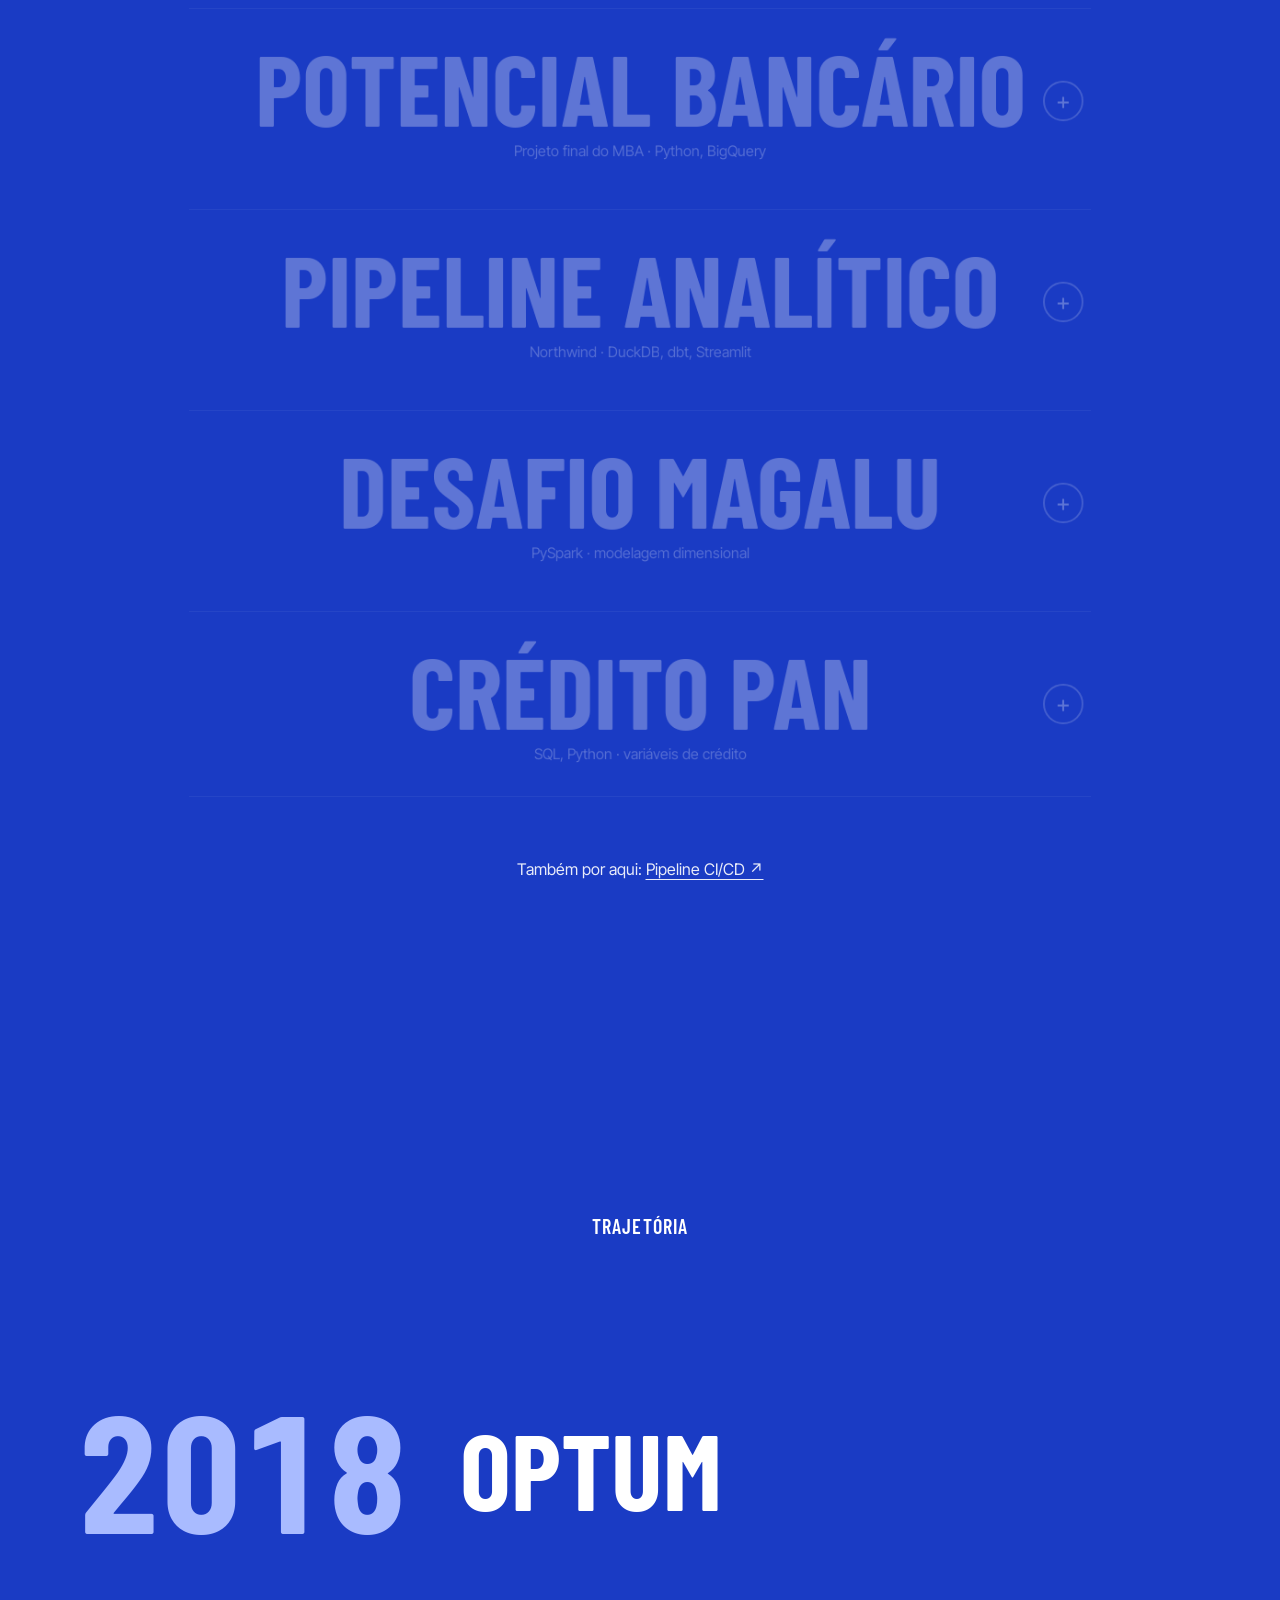
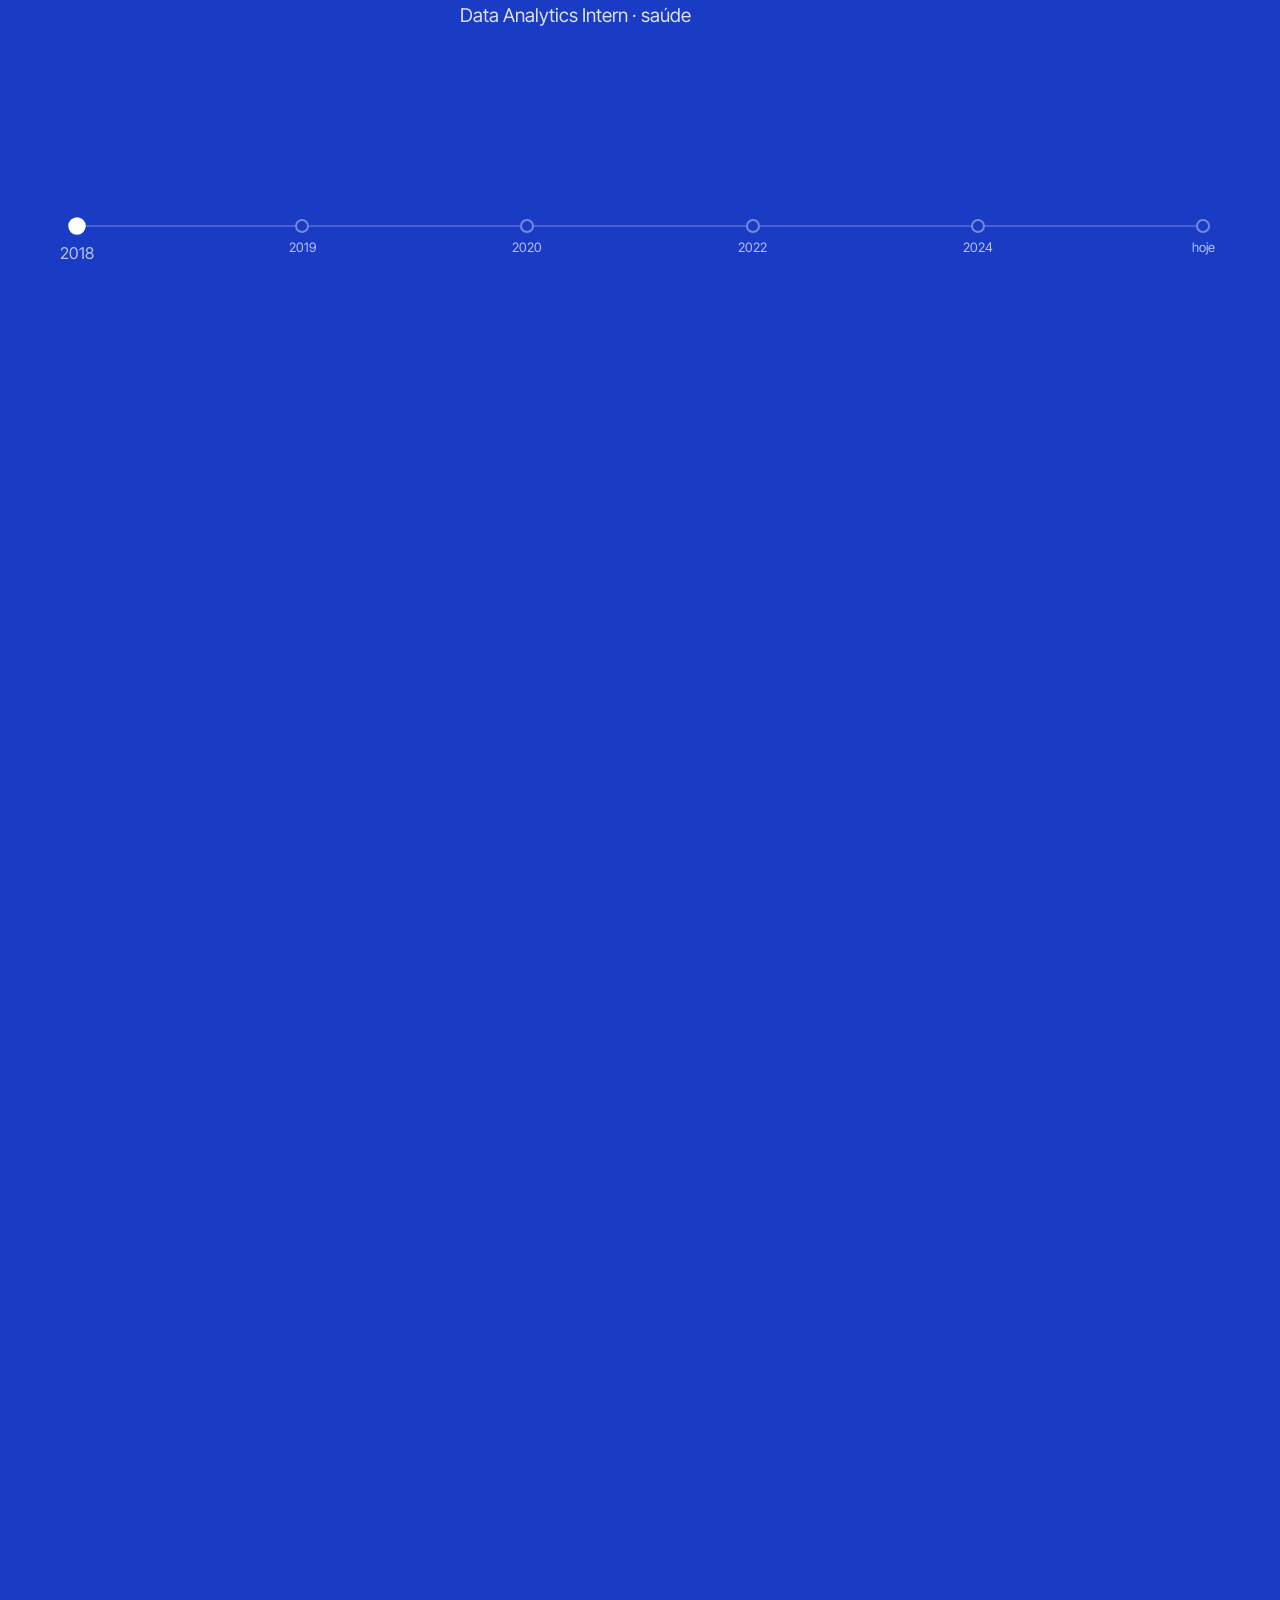
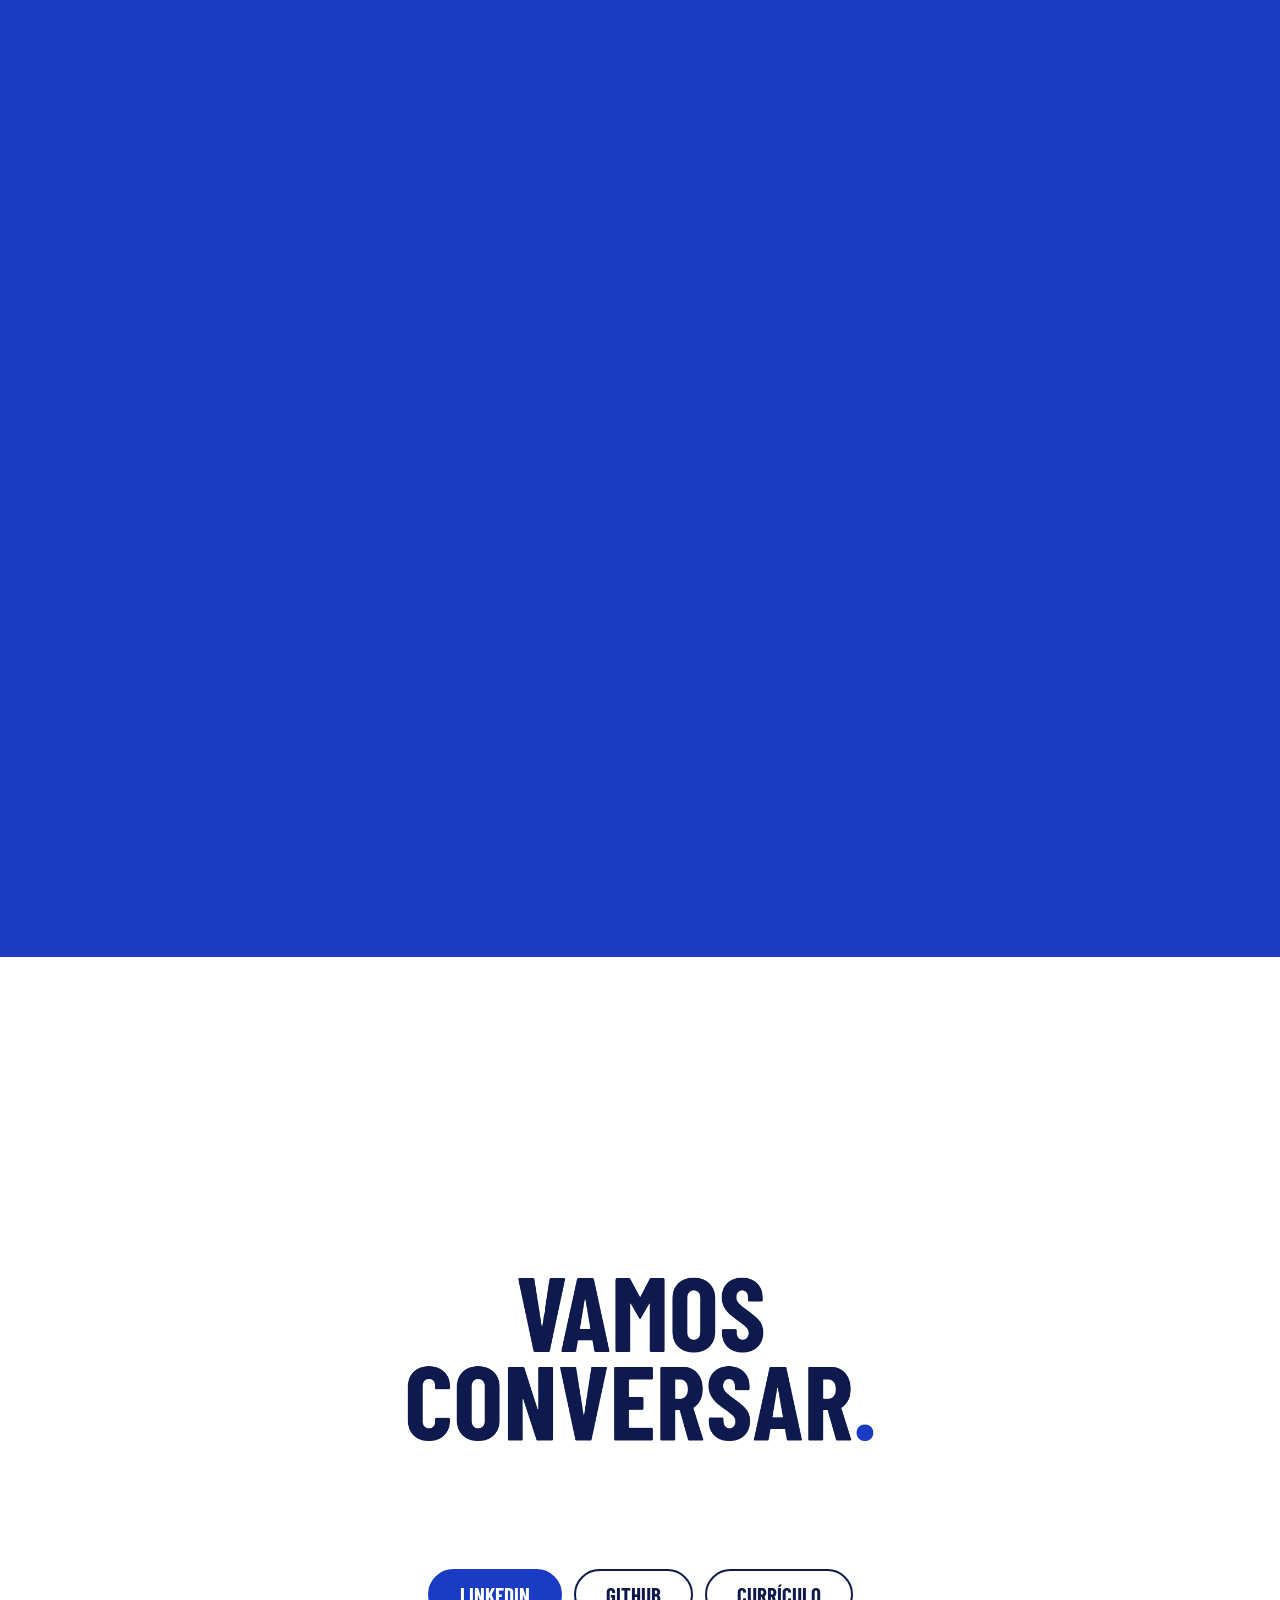
==== commit e13d1229: "Teste: mesma versão do PR #7 (projetos com painéis) Co-Authored-By: Claude Opus 5.5 <noreply@anthrop" ====
--- a/index.html
+++ b/index.html
@@ -7,7 +7,7 @@
   <meta name="theme-color" content="#1A3BC4">
   
   <meta name="author" content="Vitor Paes">
-  <meta name="robots" content="index, follow, max-image-preview:large">
+  <meta name="robots" content="noindex, nofollow">
   <title>Vitor Paes — Engenheiro de Dados em São Paulo</title>
   <link rel="canonical" href="https://vitorpaes.dev/">
   <meta property="og:type" content="profile">
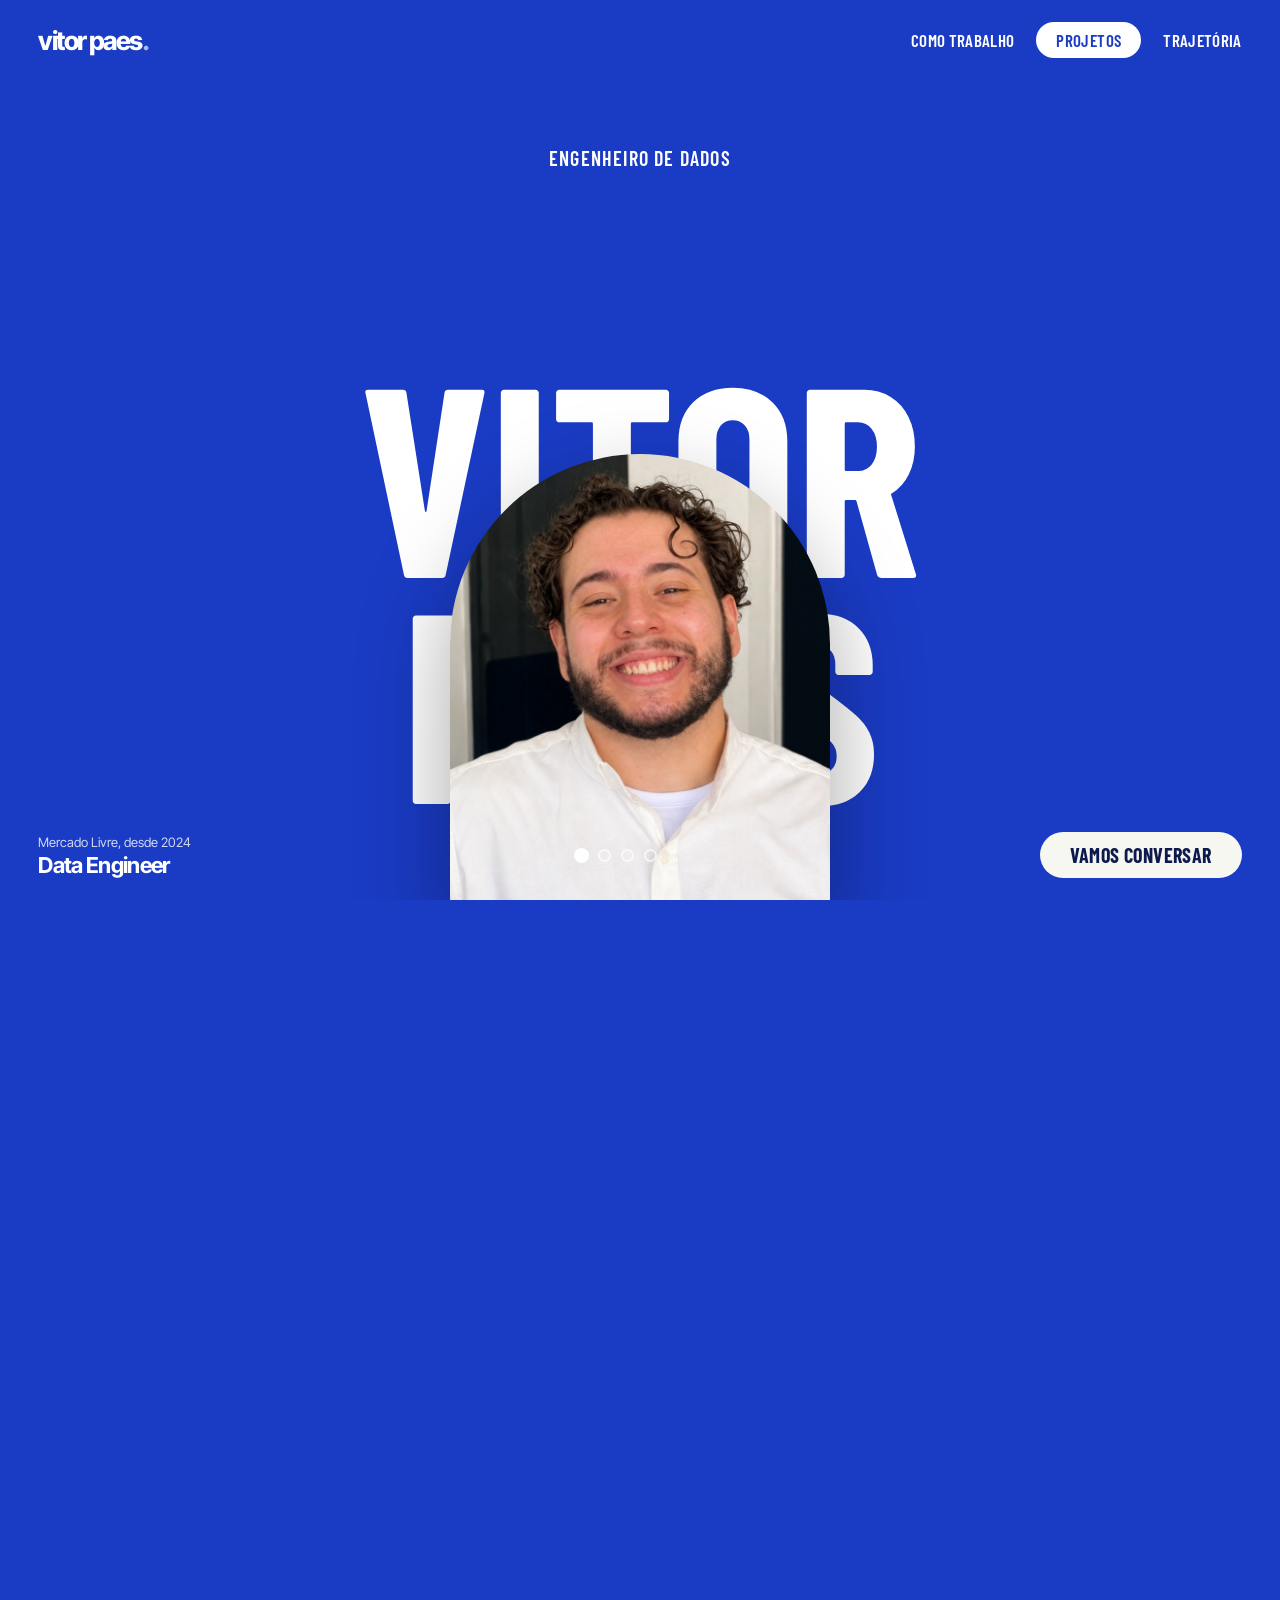
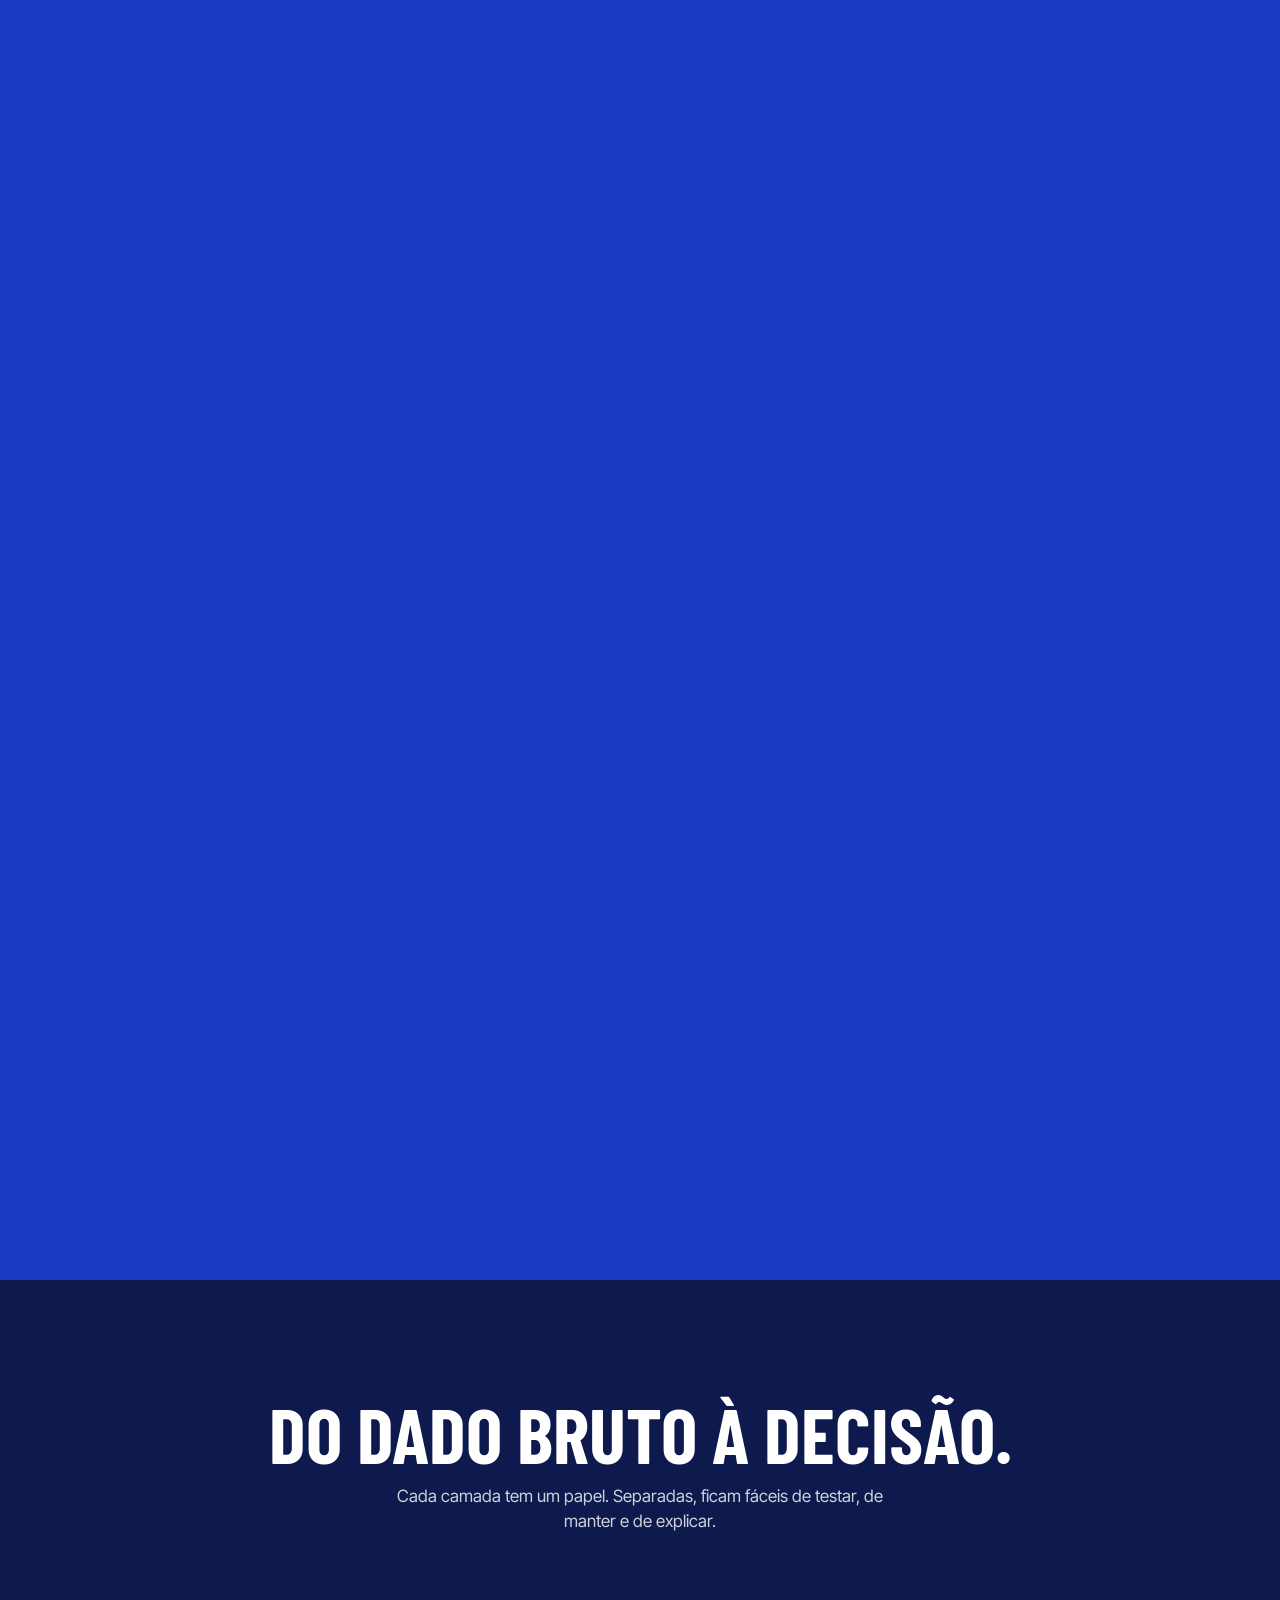
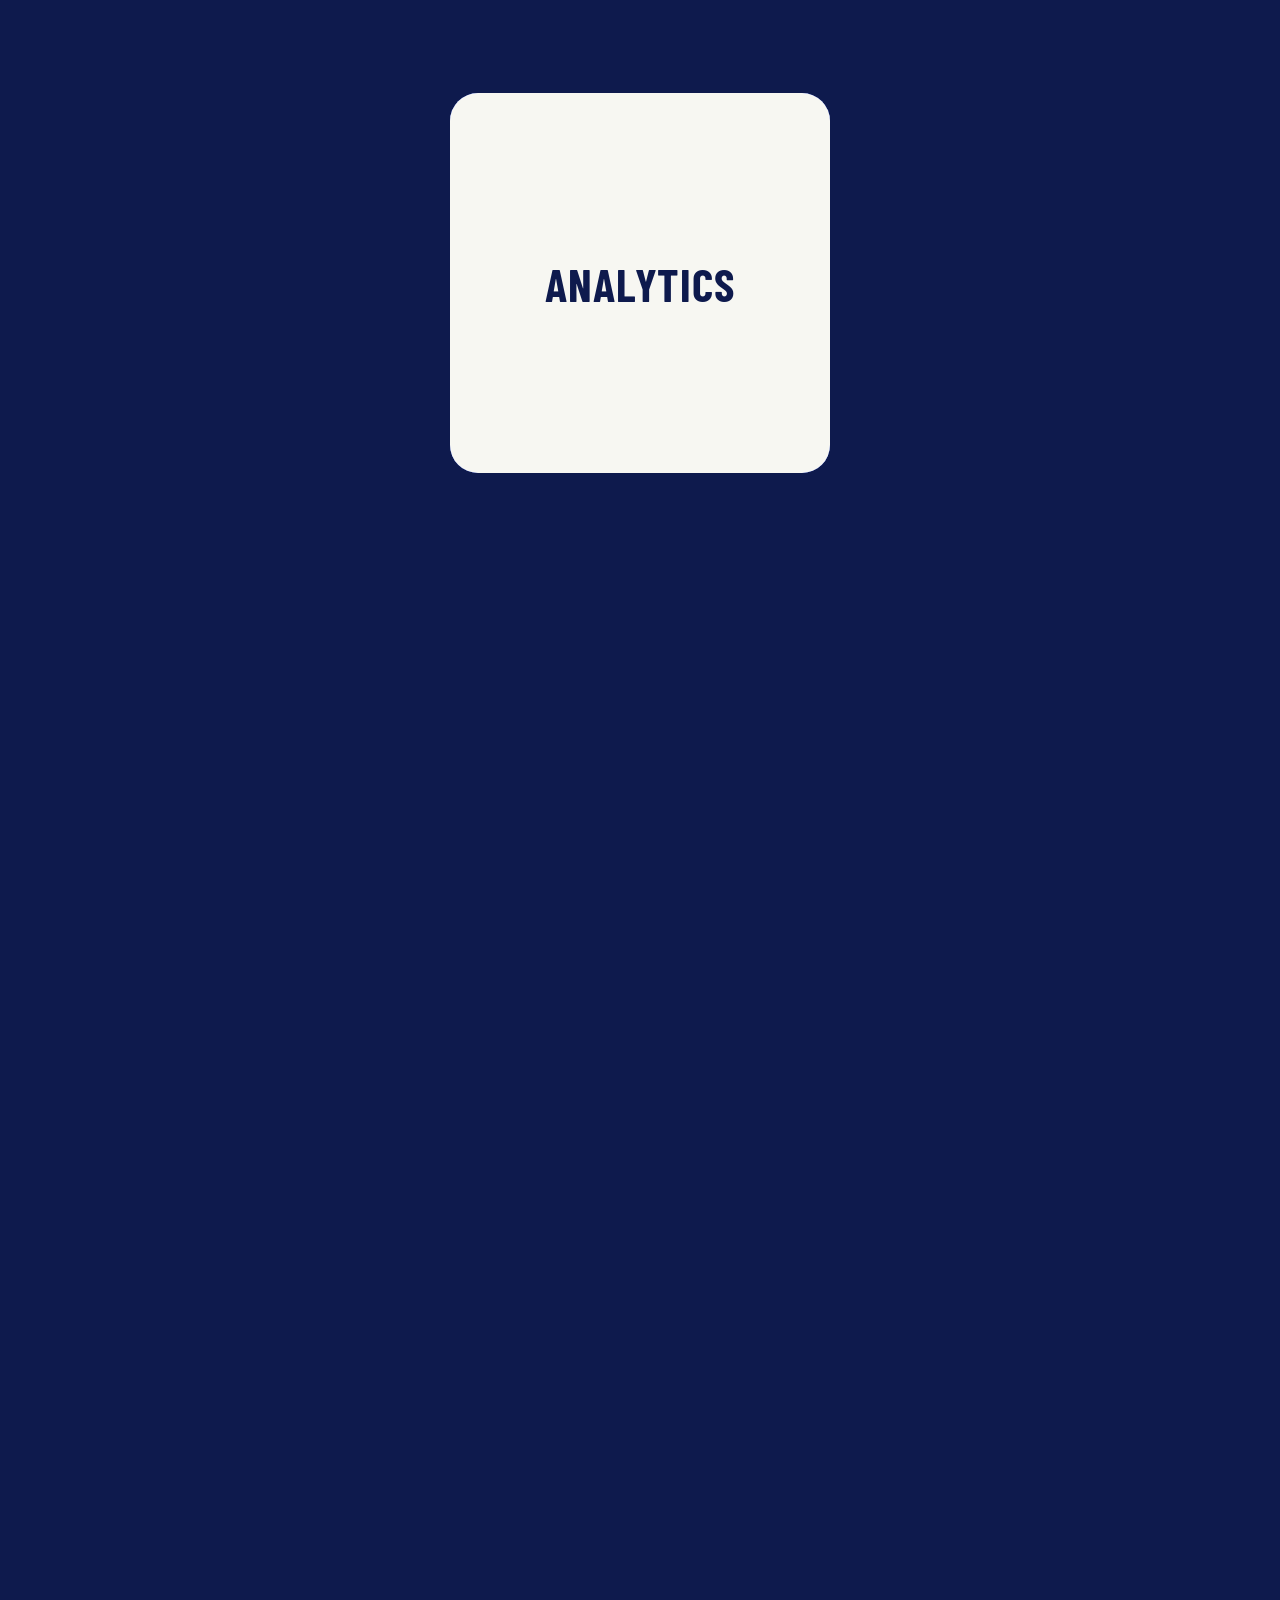
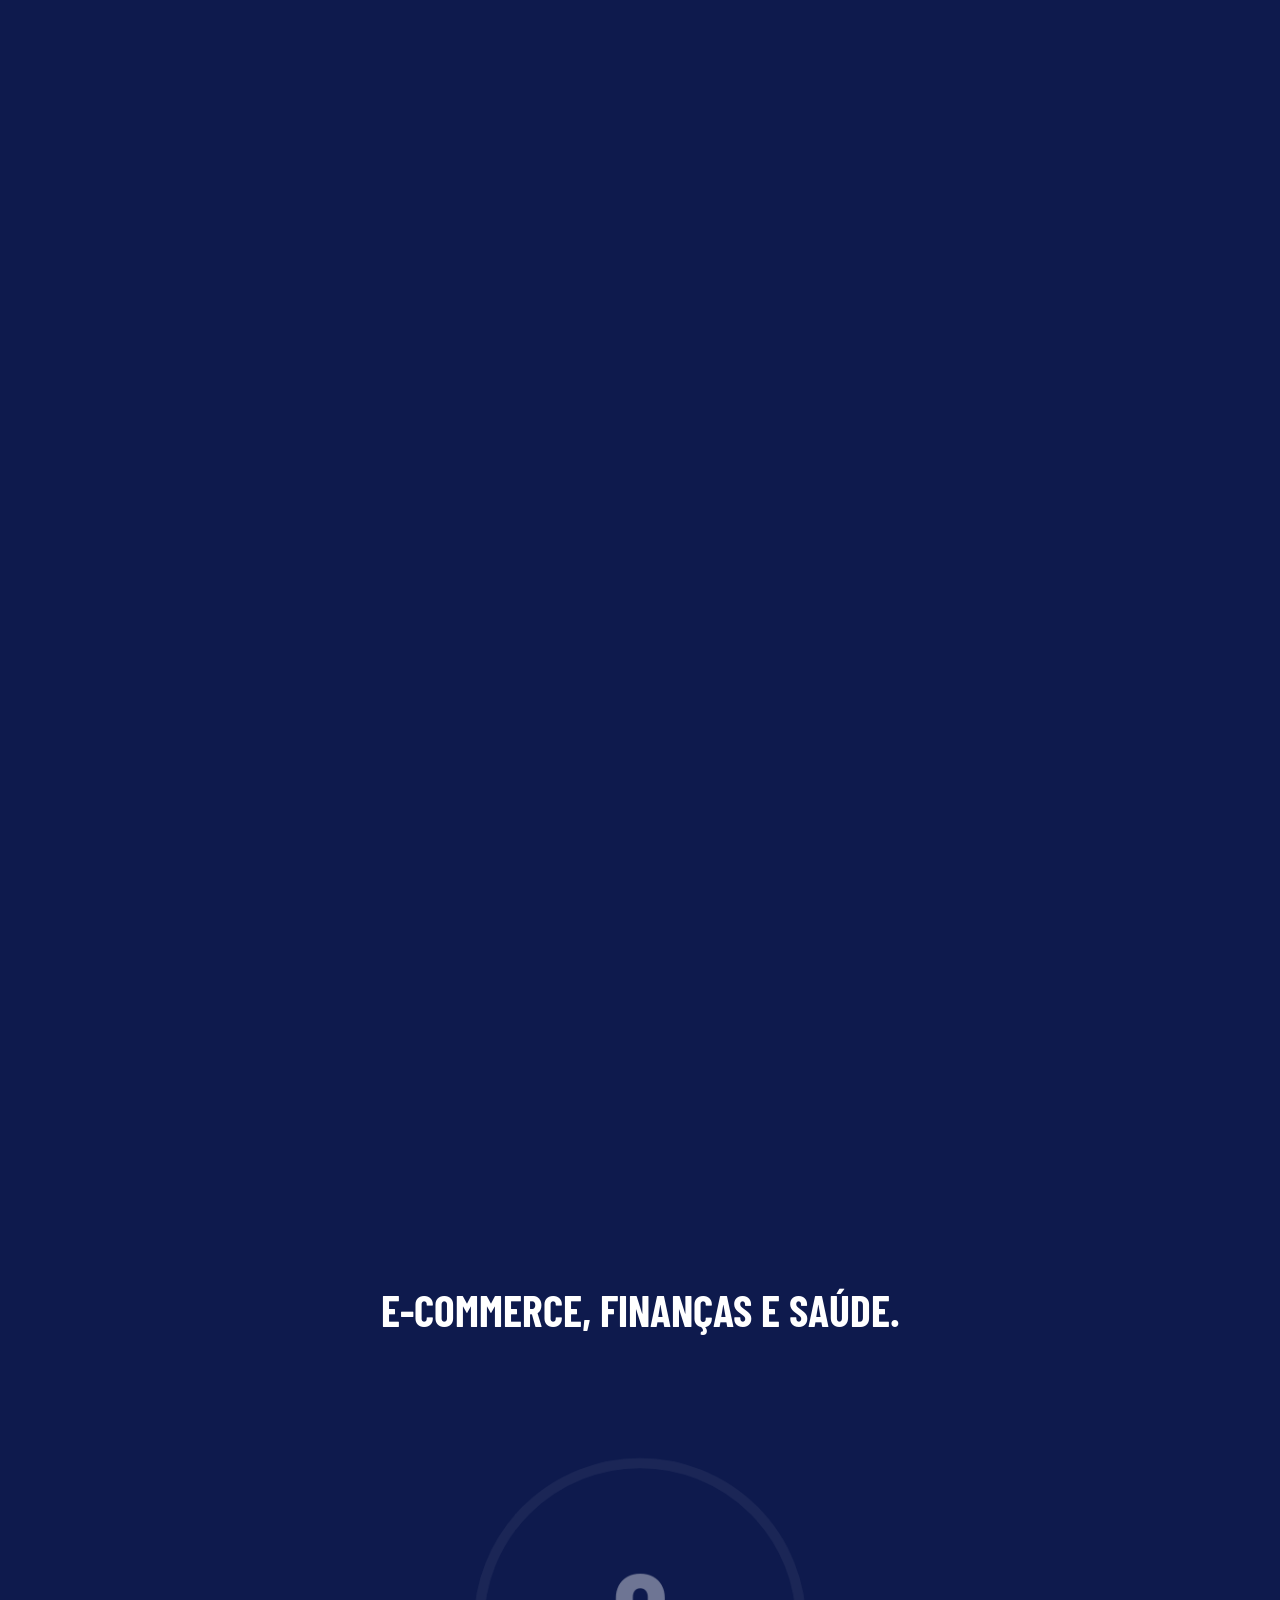
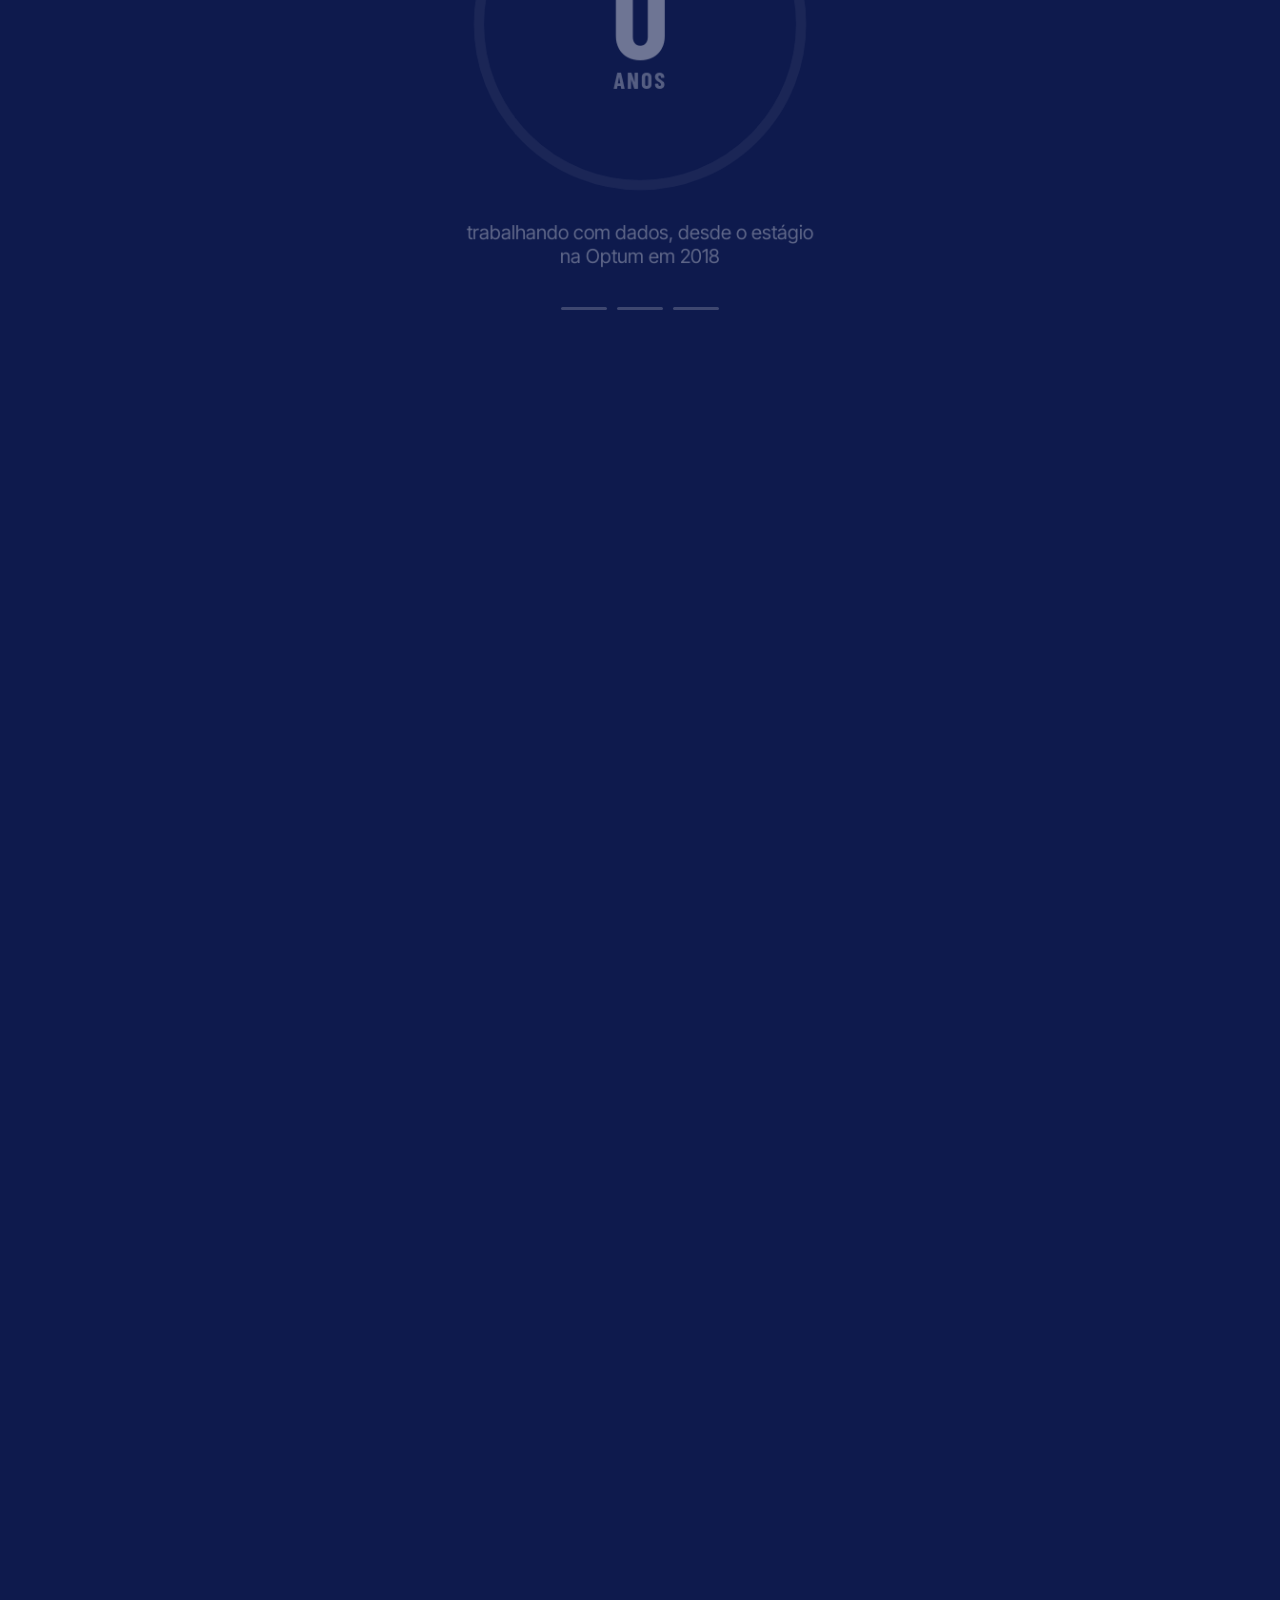
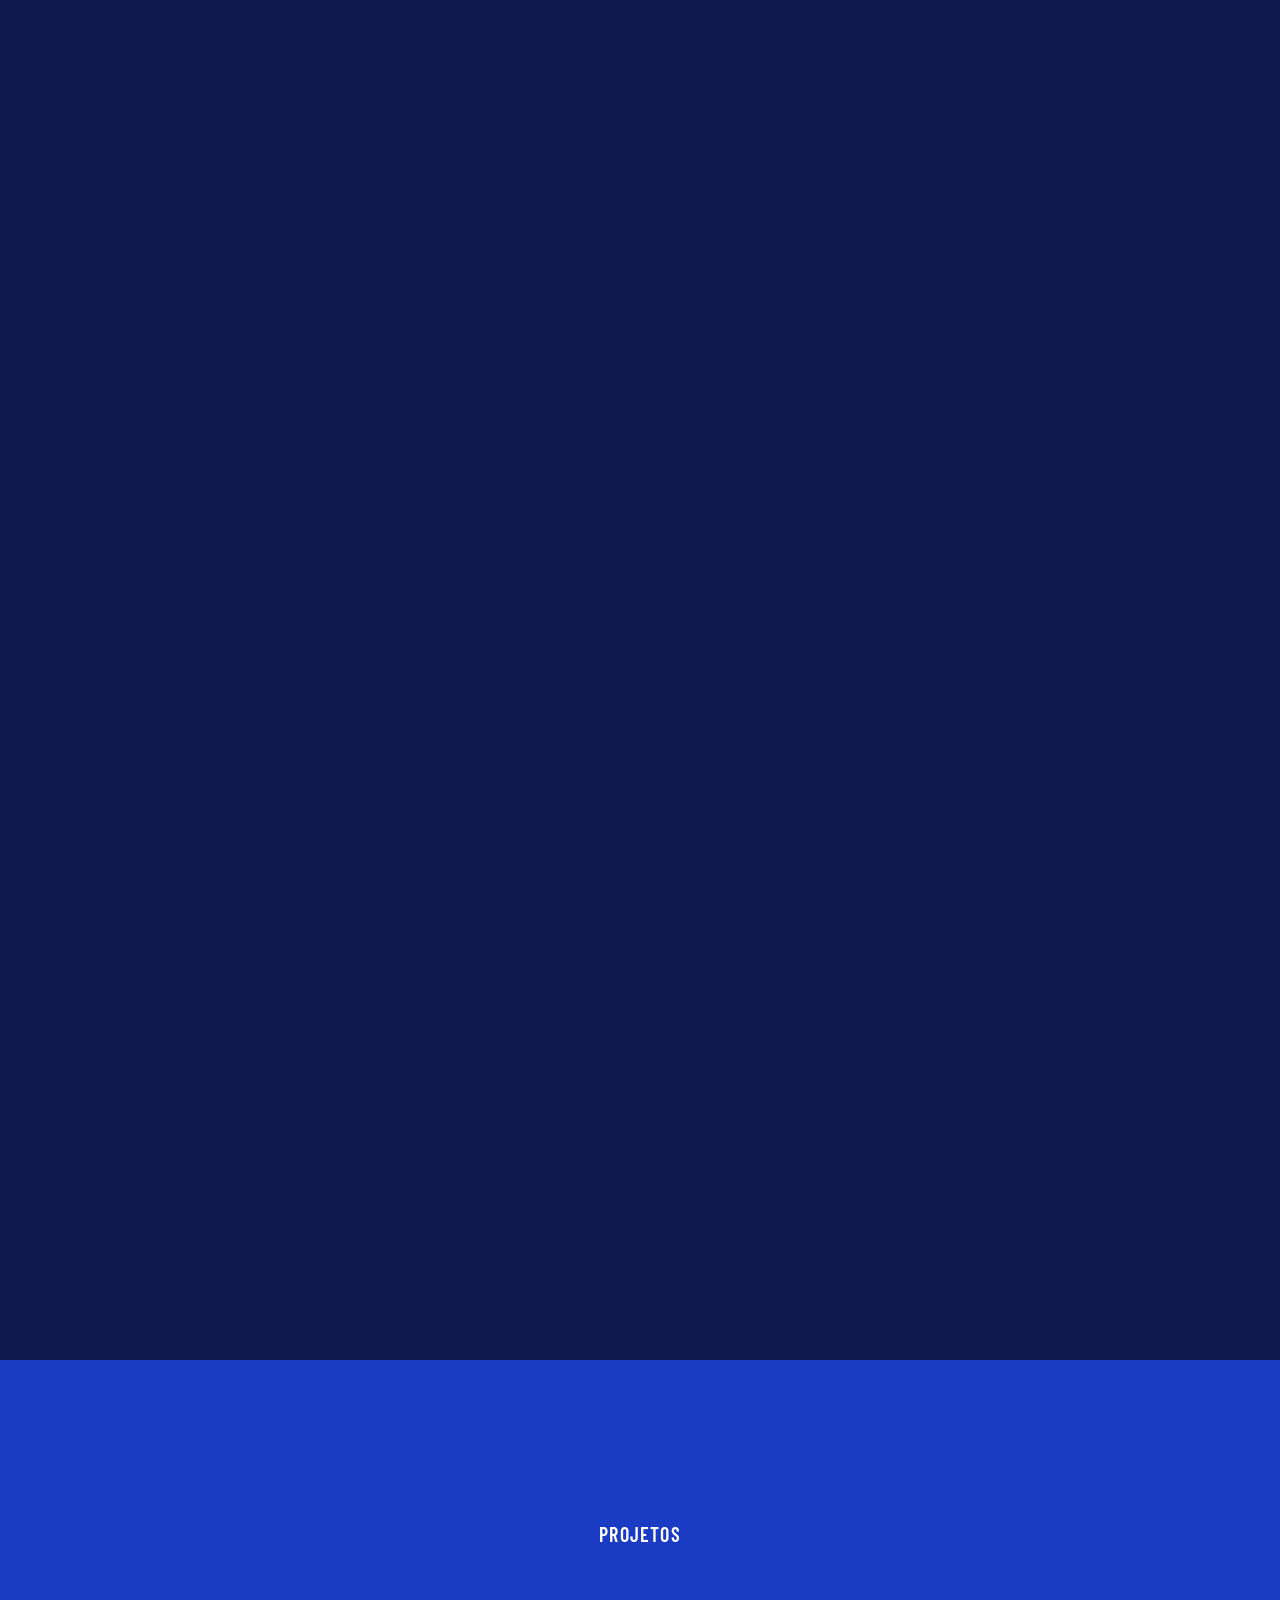
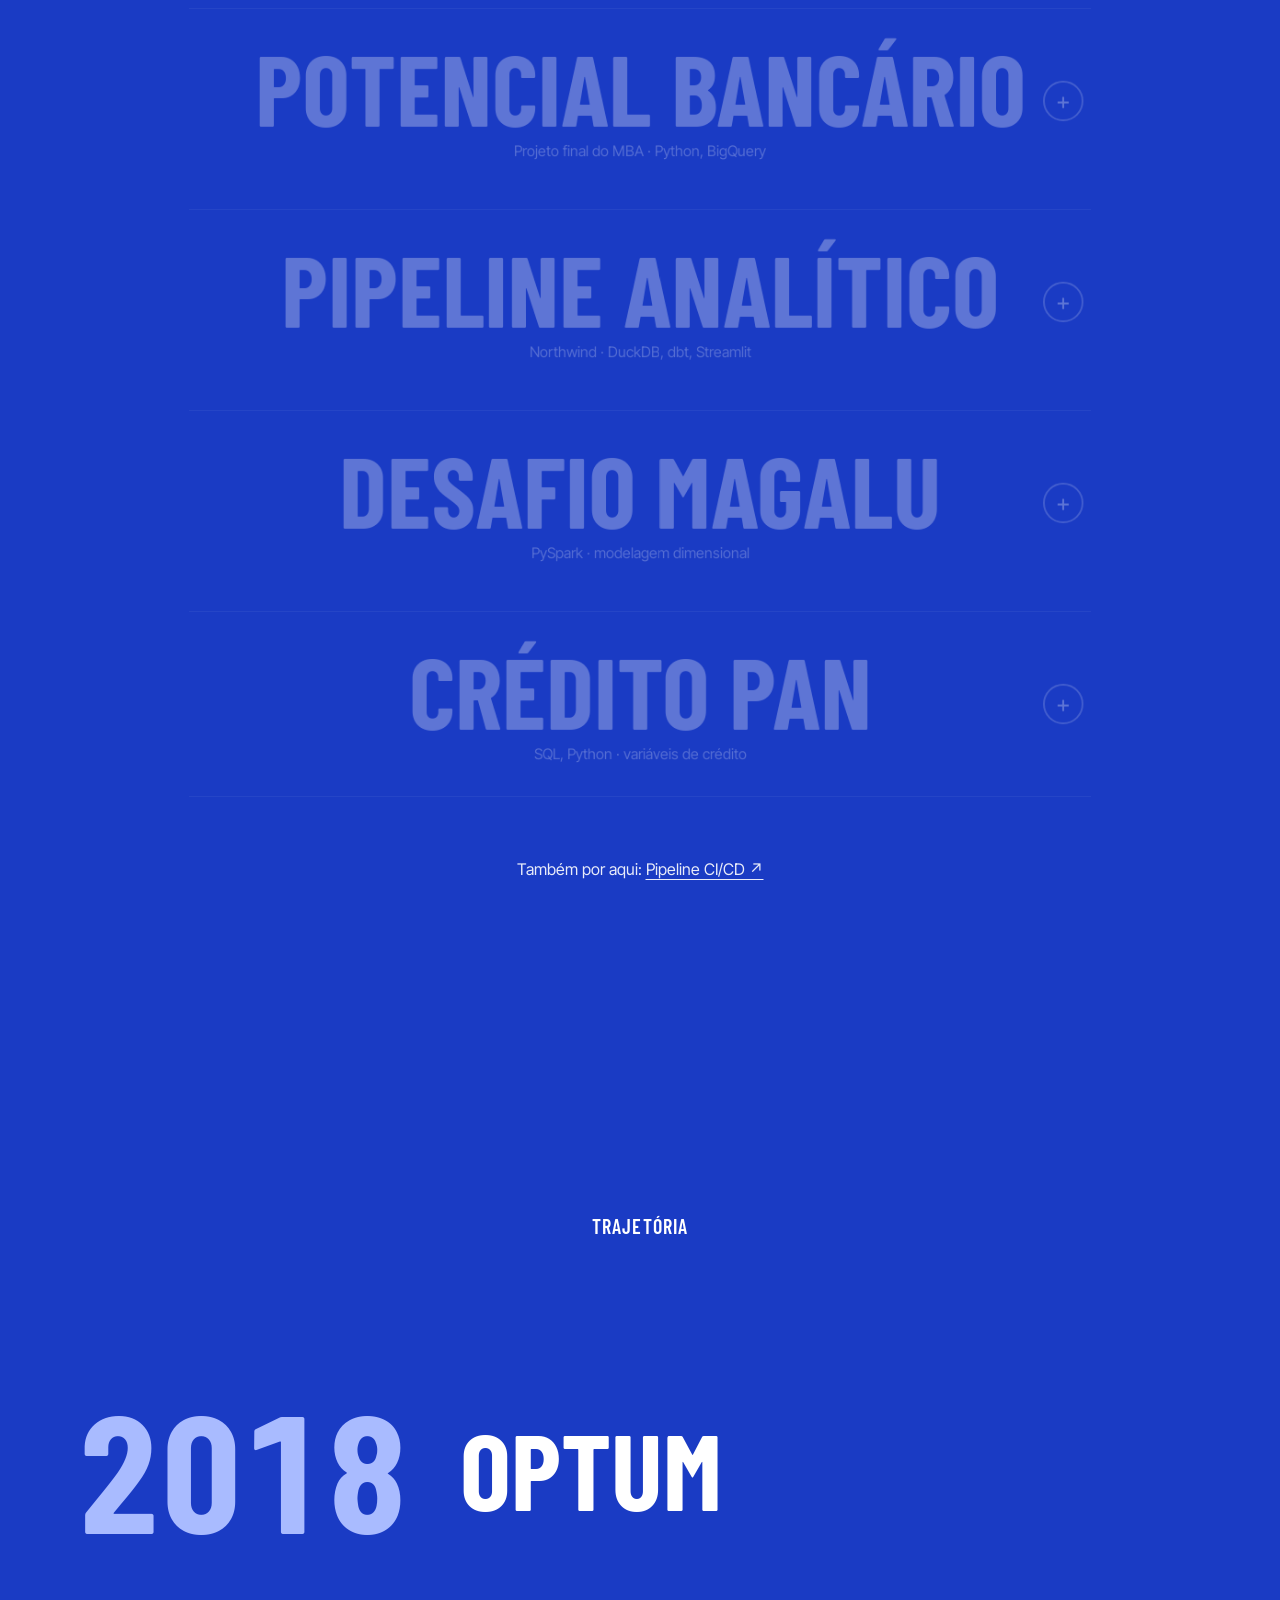
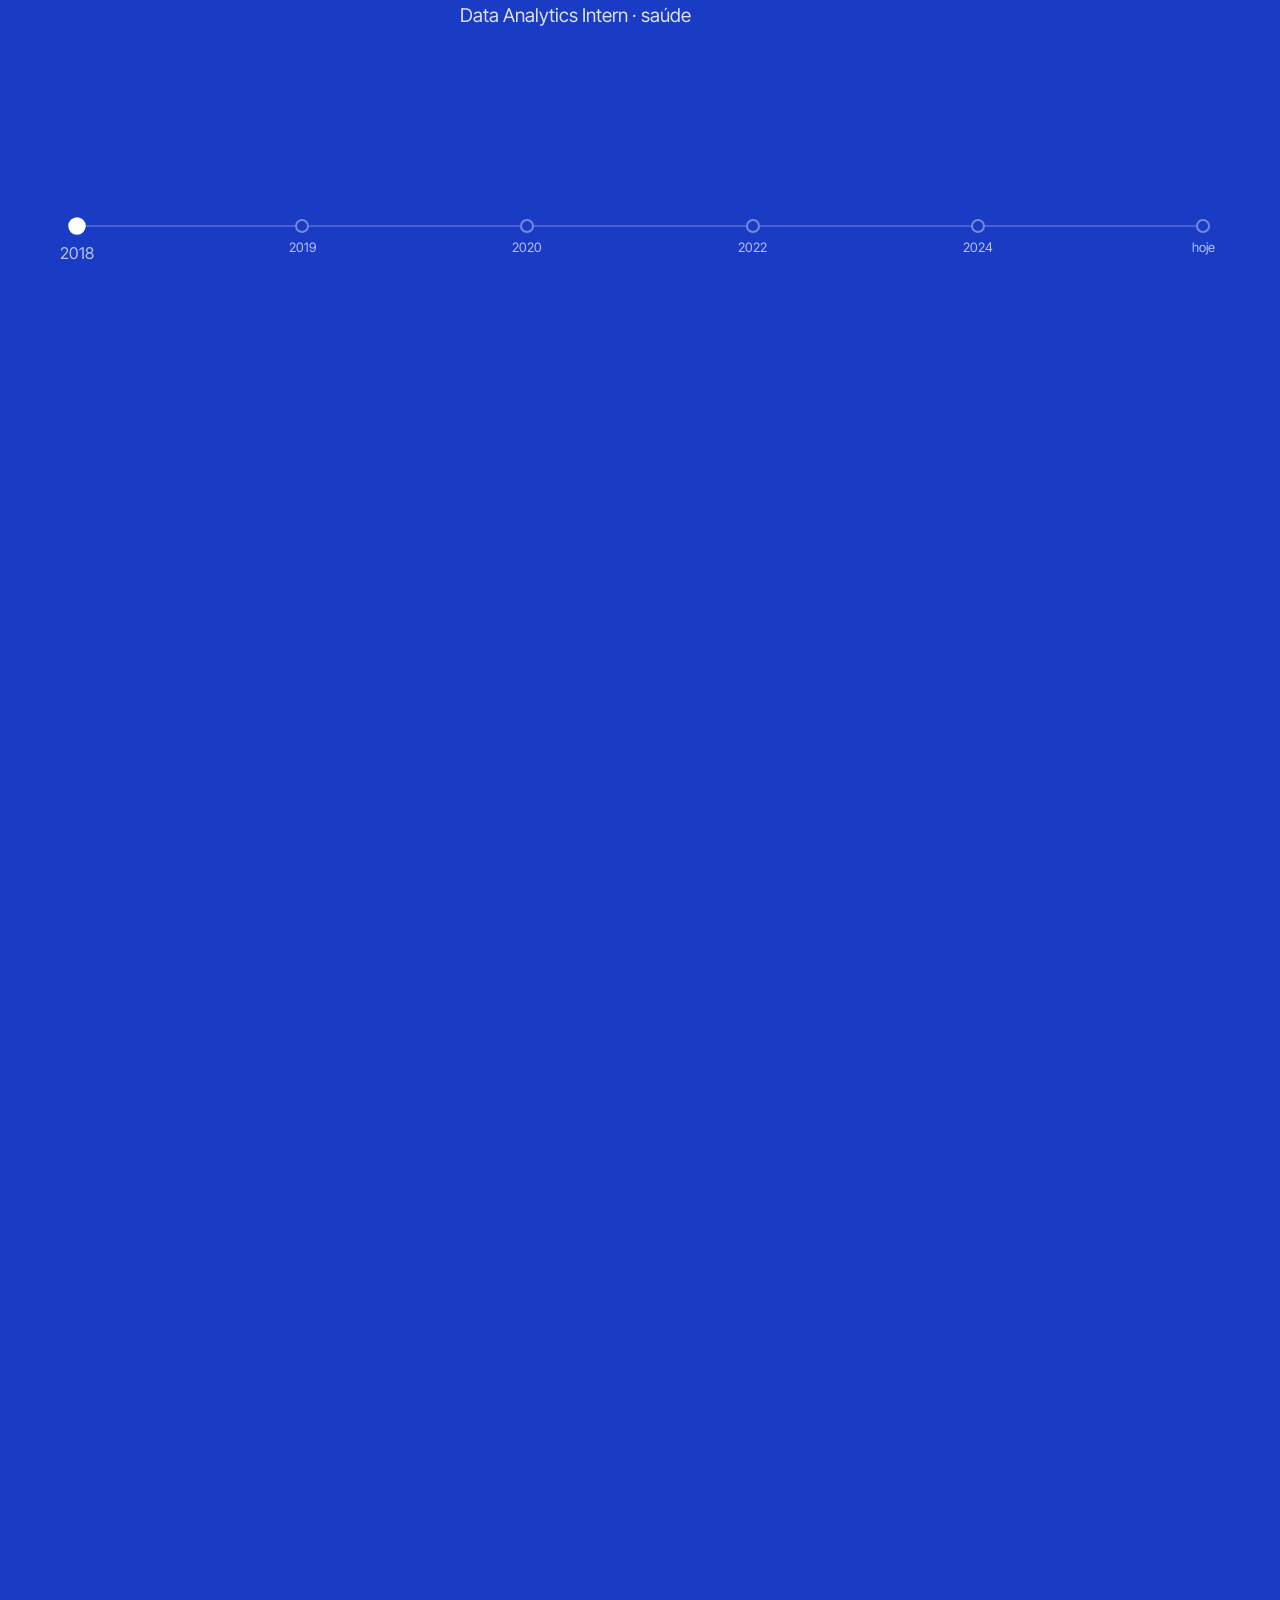
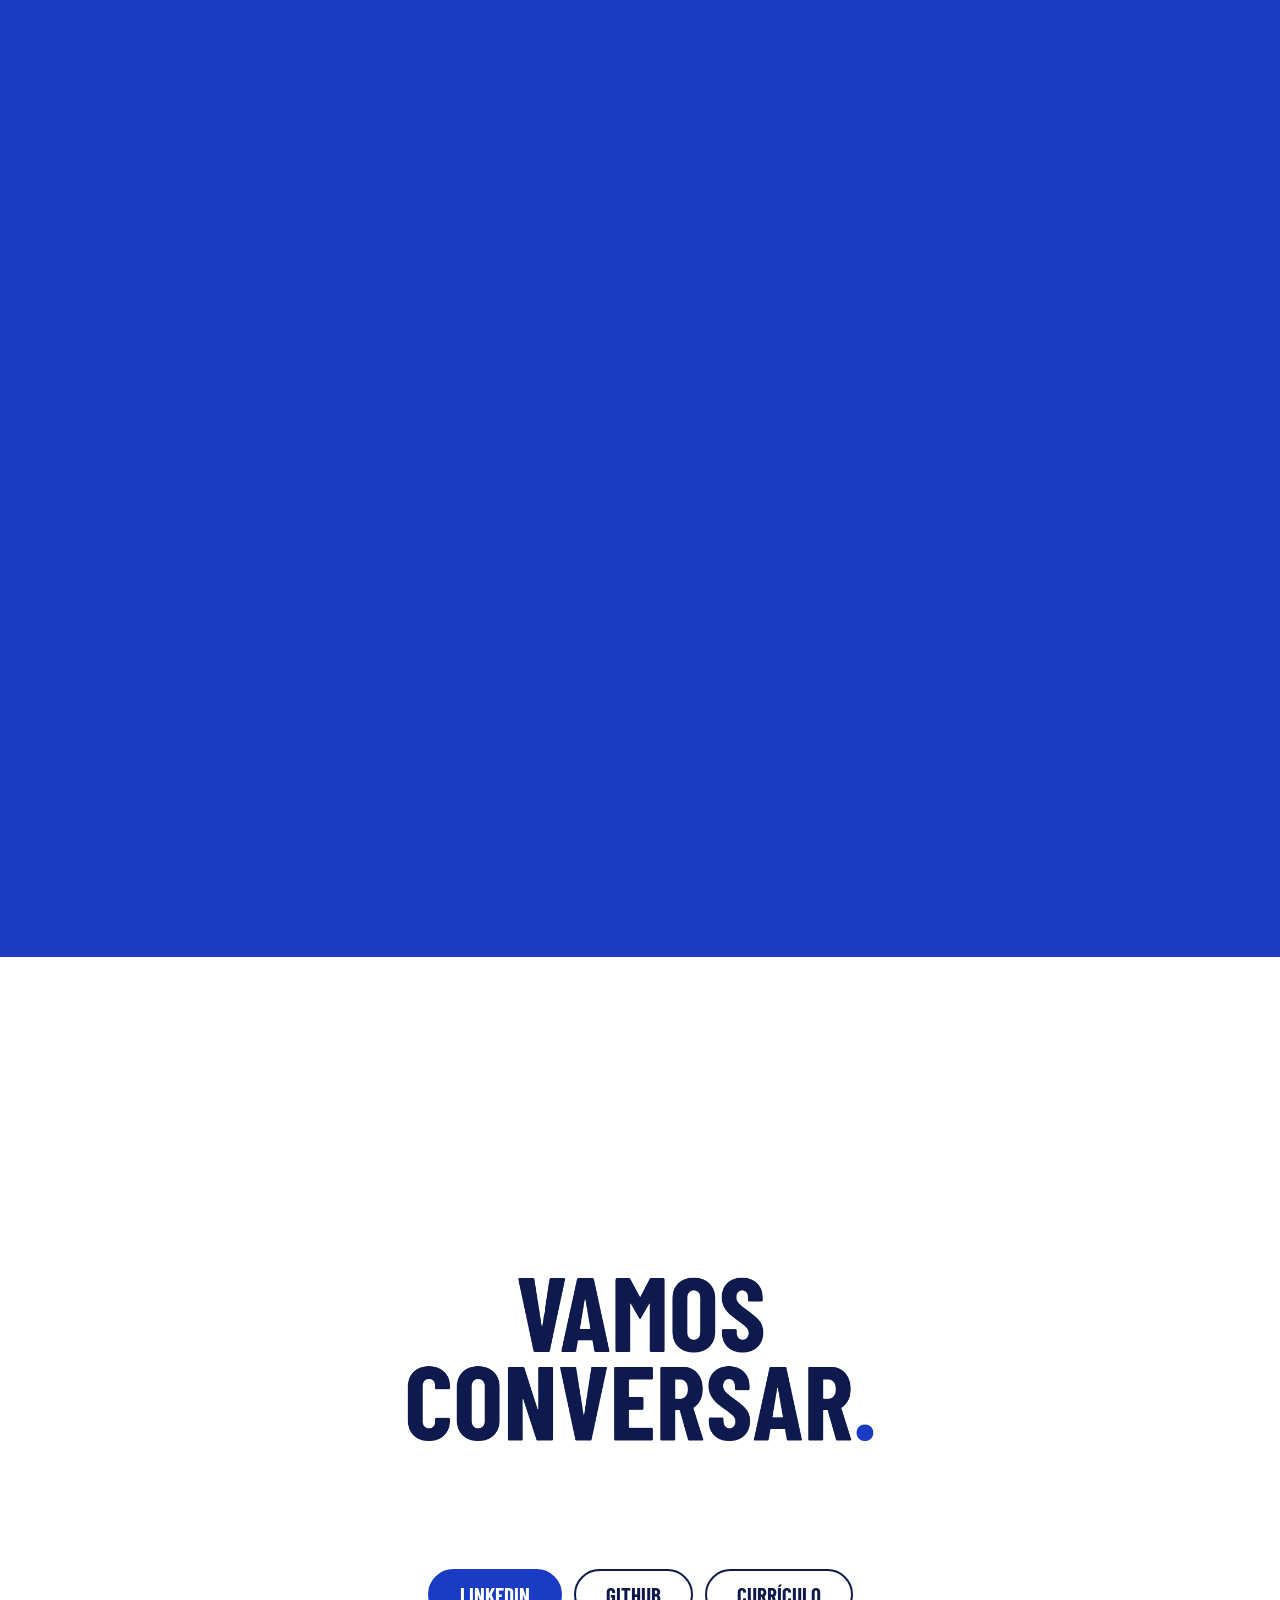
==== commit c0020648: "Novo site animado (Modelo D) (#7) * Novo site animado (Modelo D)  - Página com animações de rolagem:" ====
--- a/index.html
+++ b/index.html
@@ -7,7 +7,7 @@
   <meta name="theme-color" content="#1A3BC4">
   
   <meta name="author" content="Vitor Paes">
-  <meta name="robots" content="noindex, nofollow">
+  <meta name="robots" content="index, follow, max-image-preview:large">
   <title>Vitor Paes — Engenheiro de Dados em São Paulo</title>
   <link rel="canonical" href="https://vitorpaes.dev/">
   <meta property="og:type" content="profile">
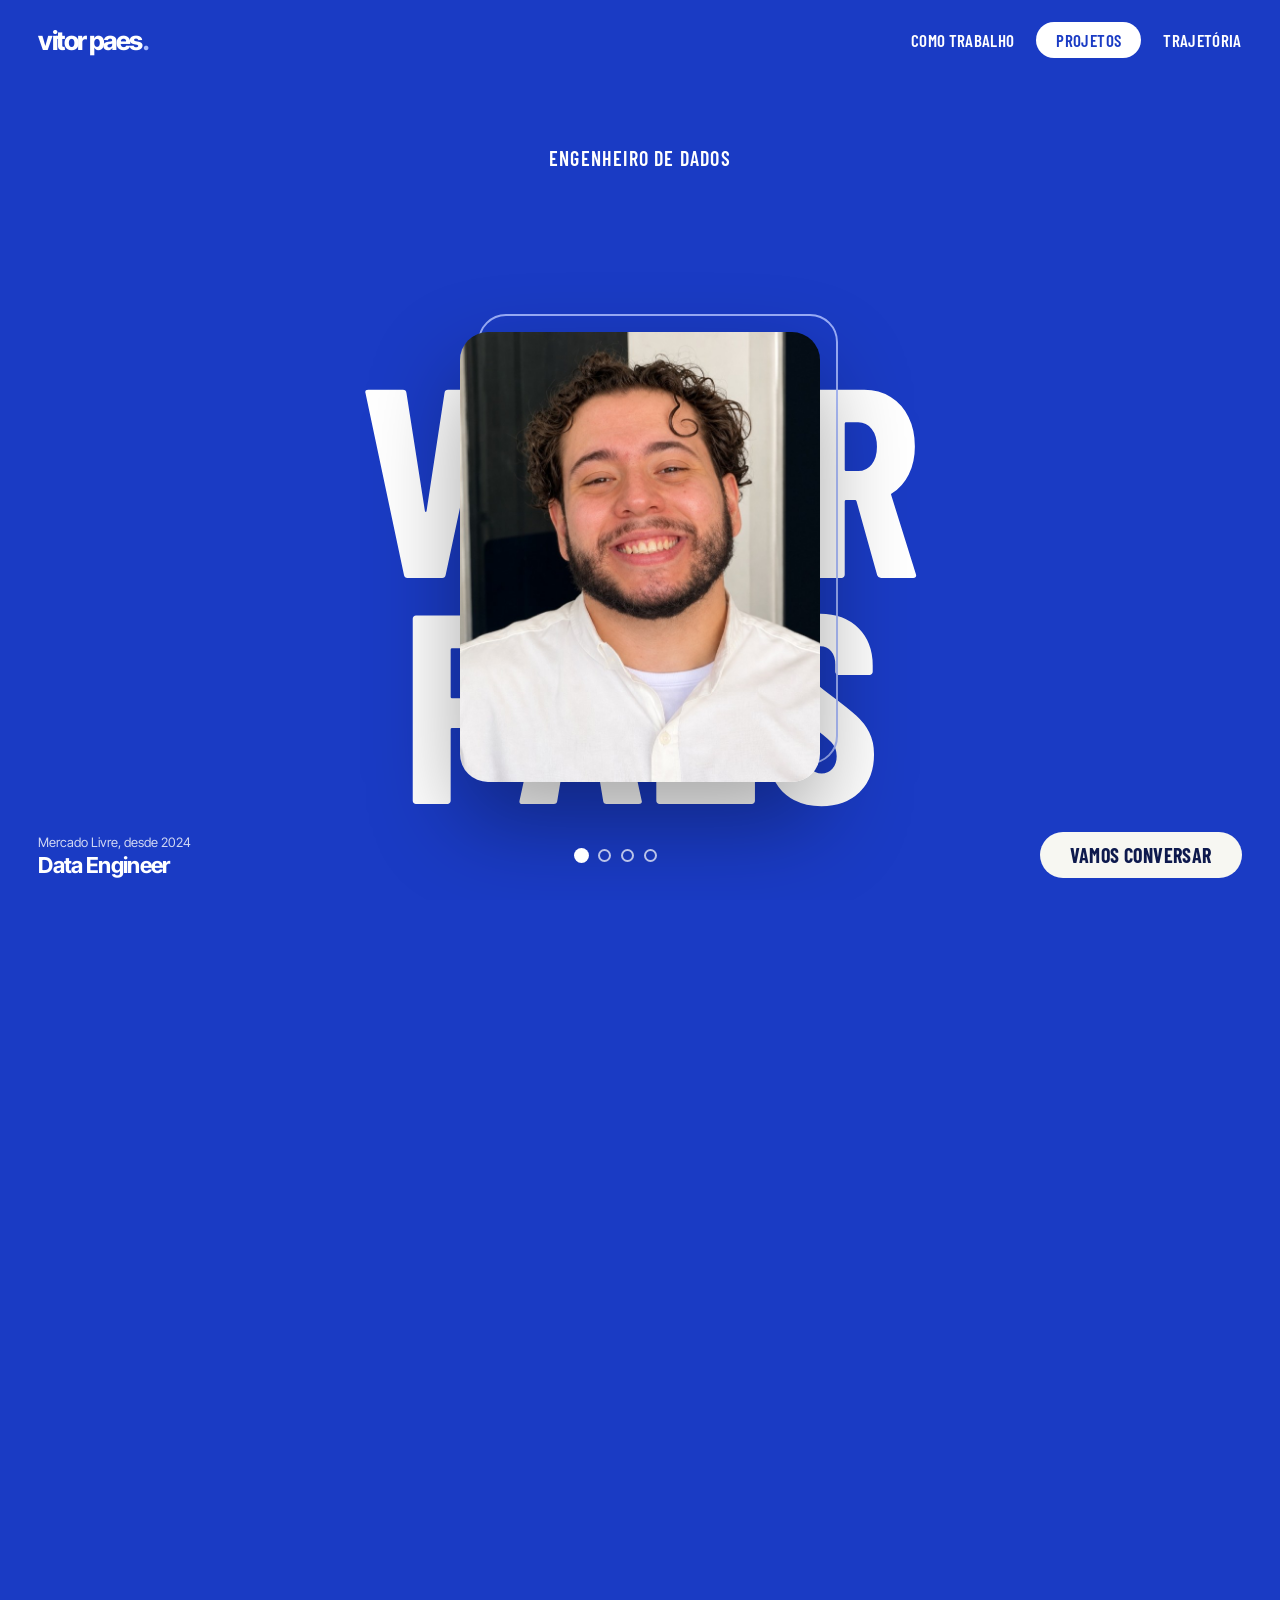
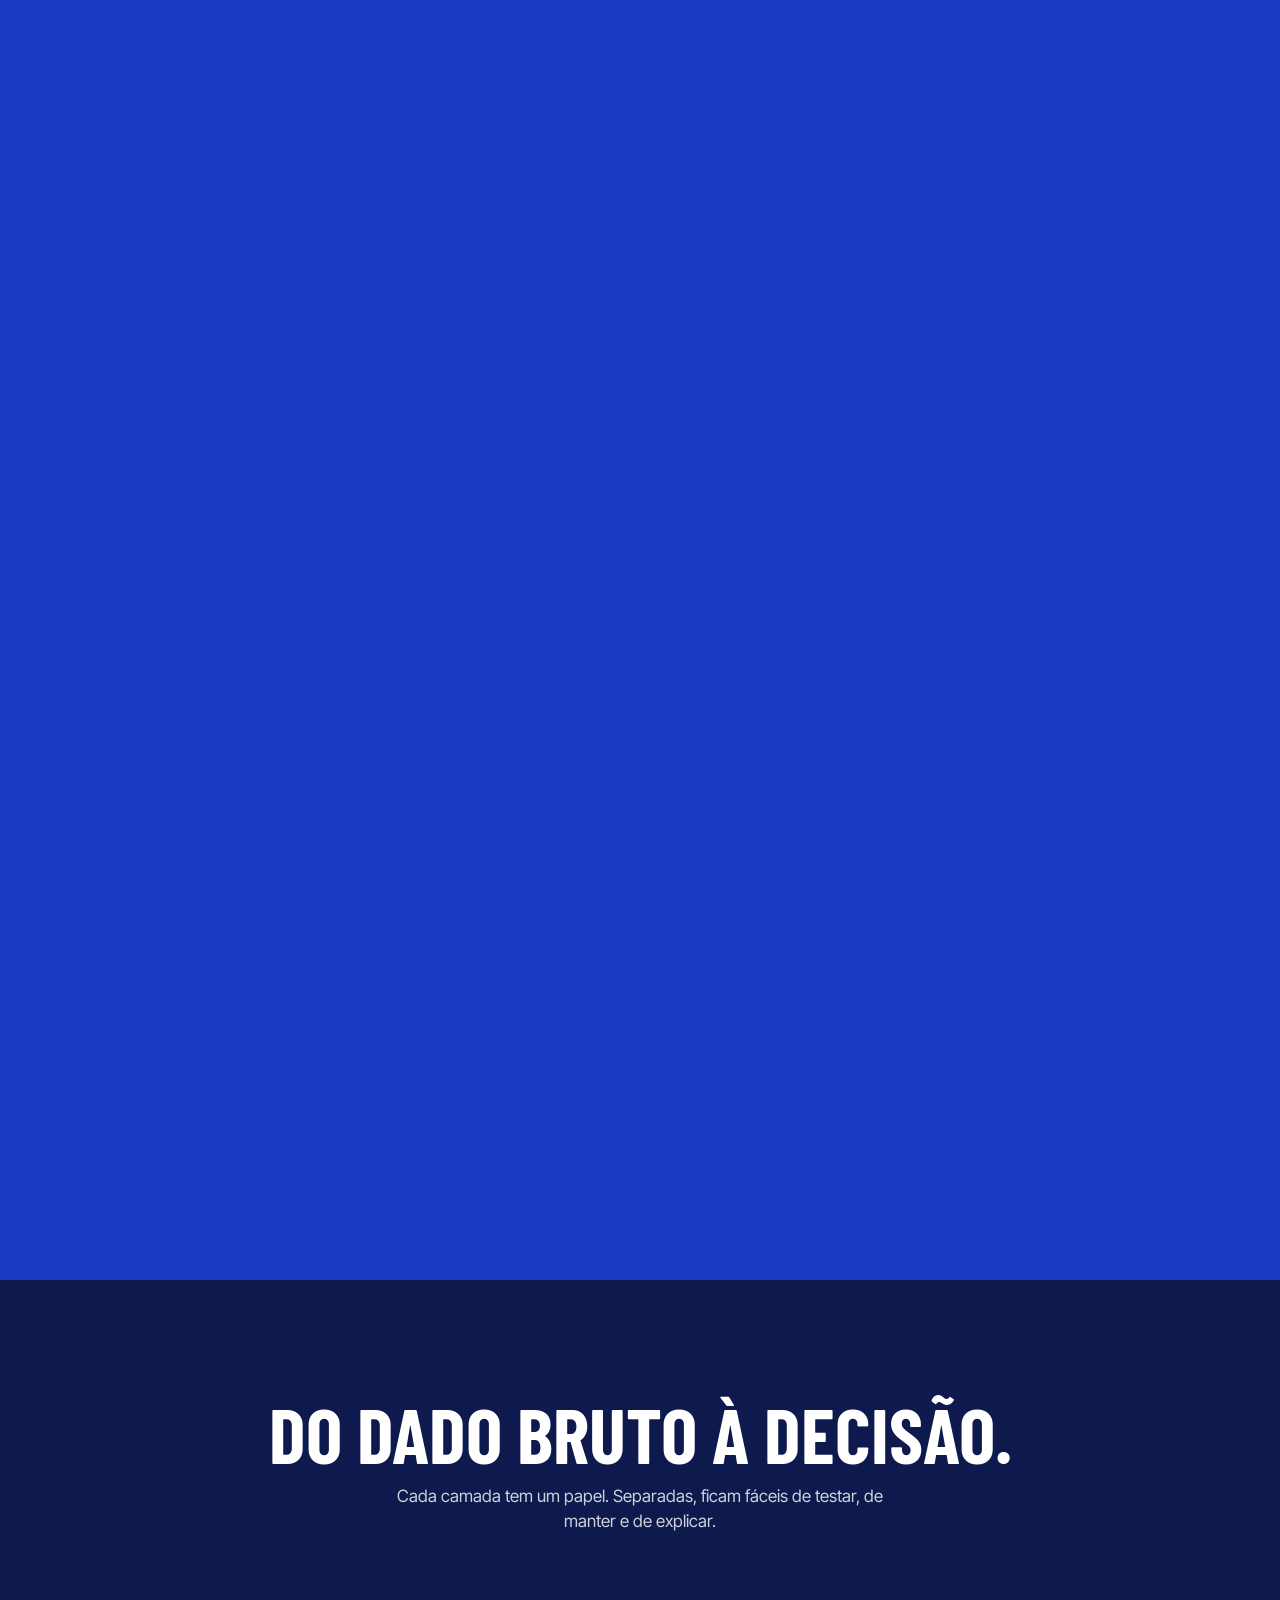
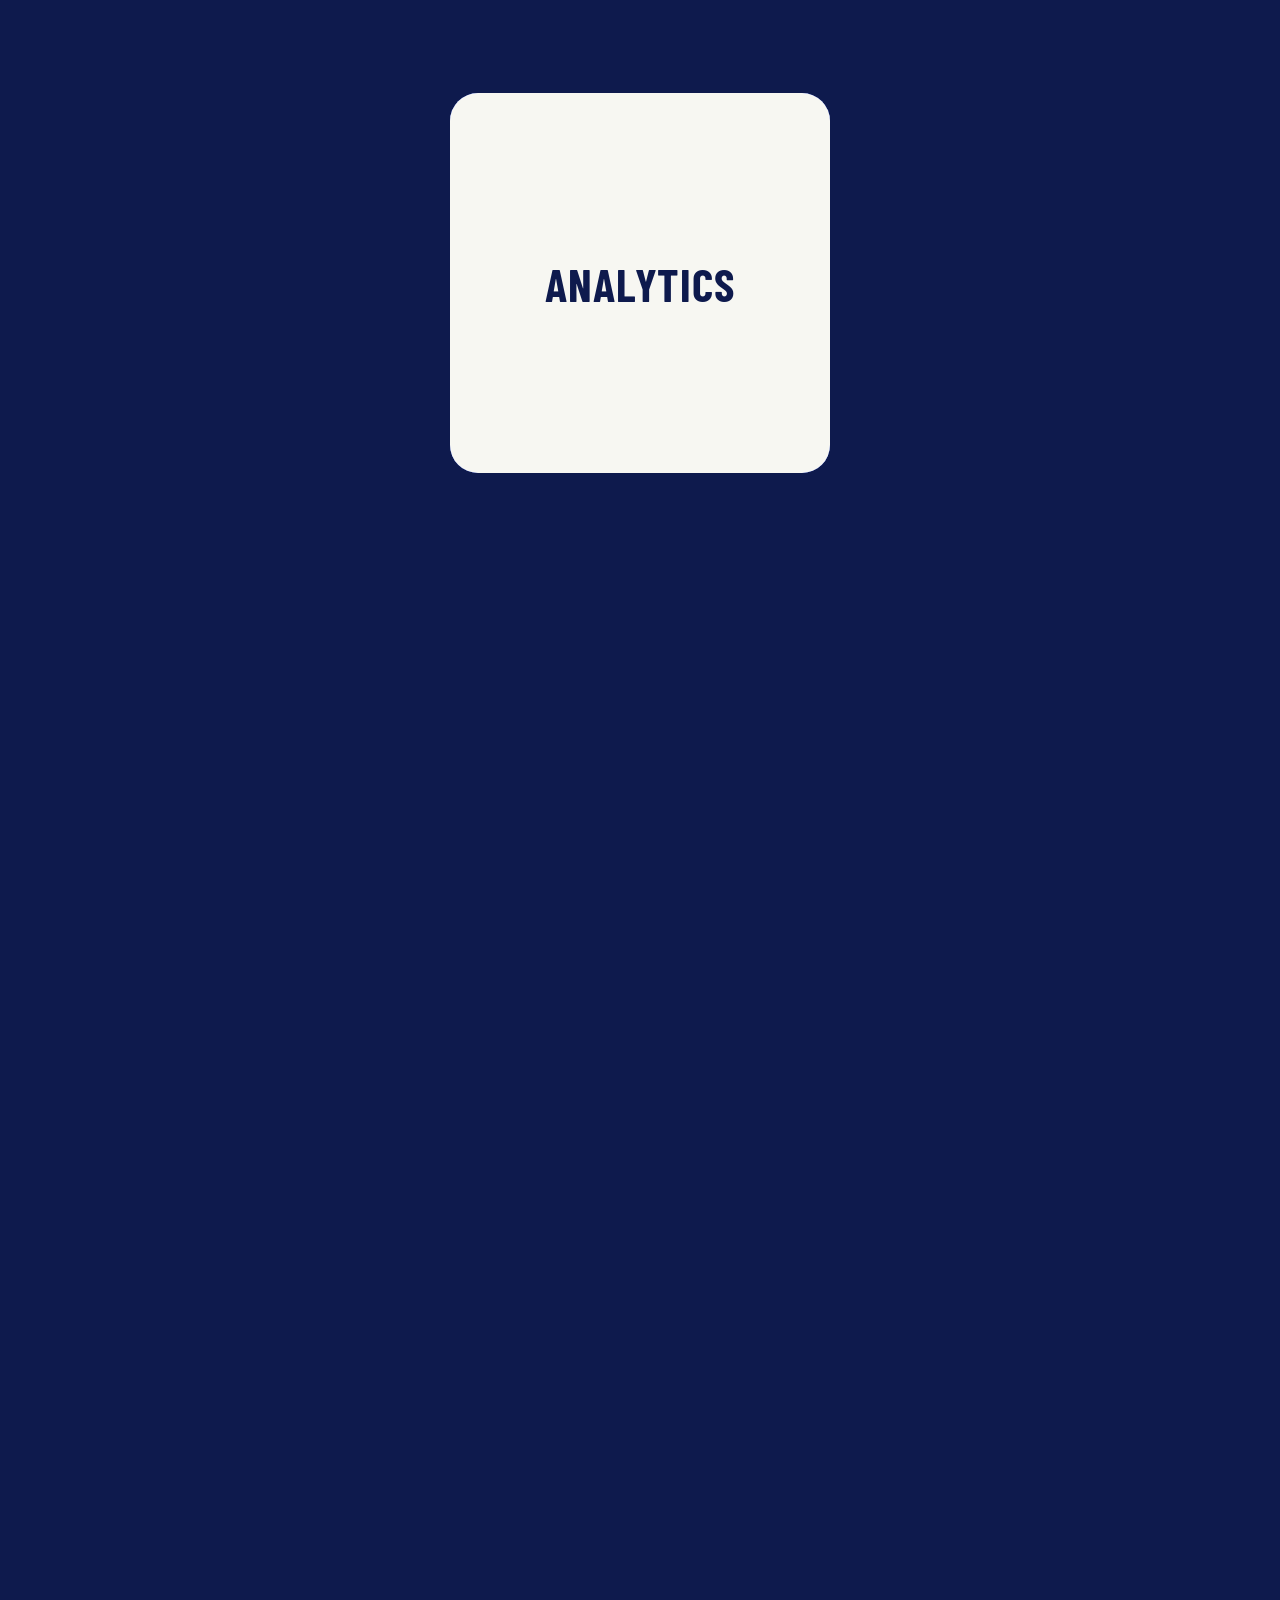
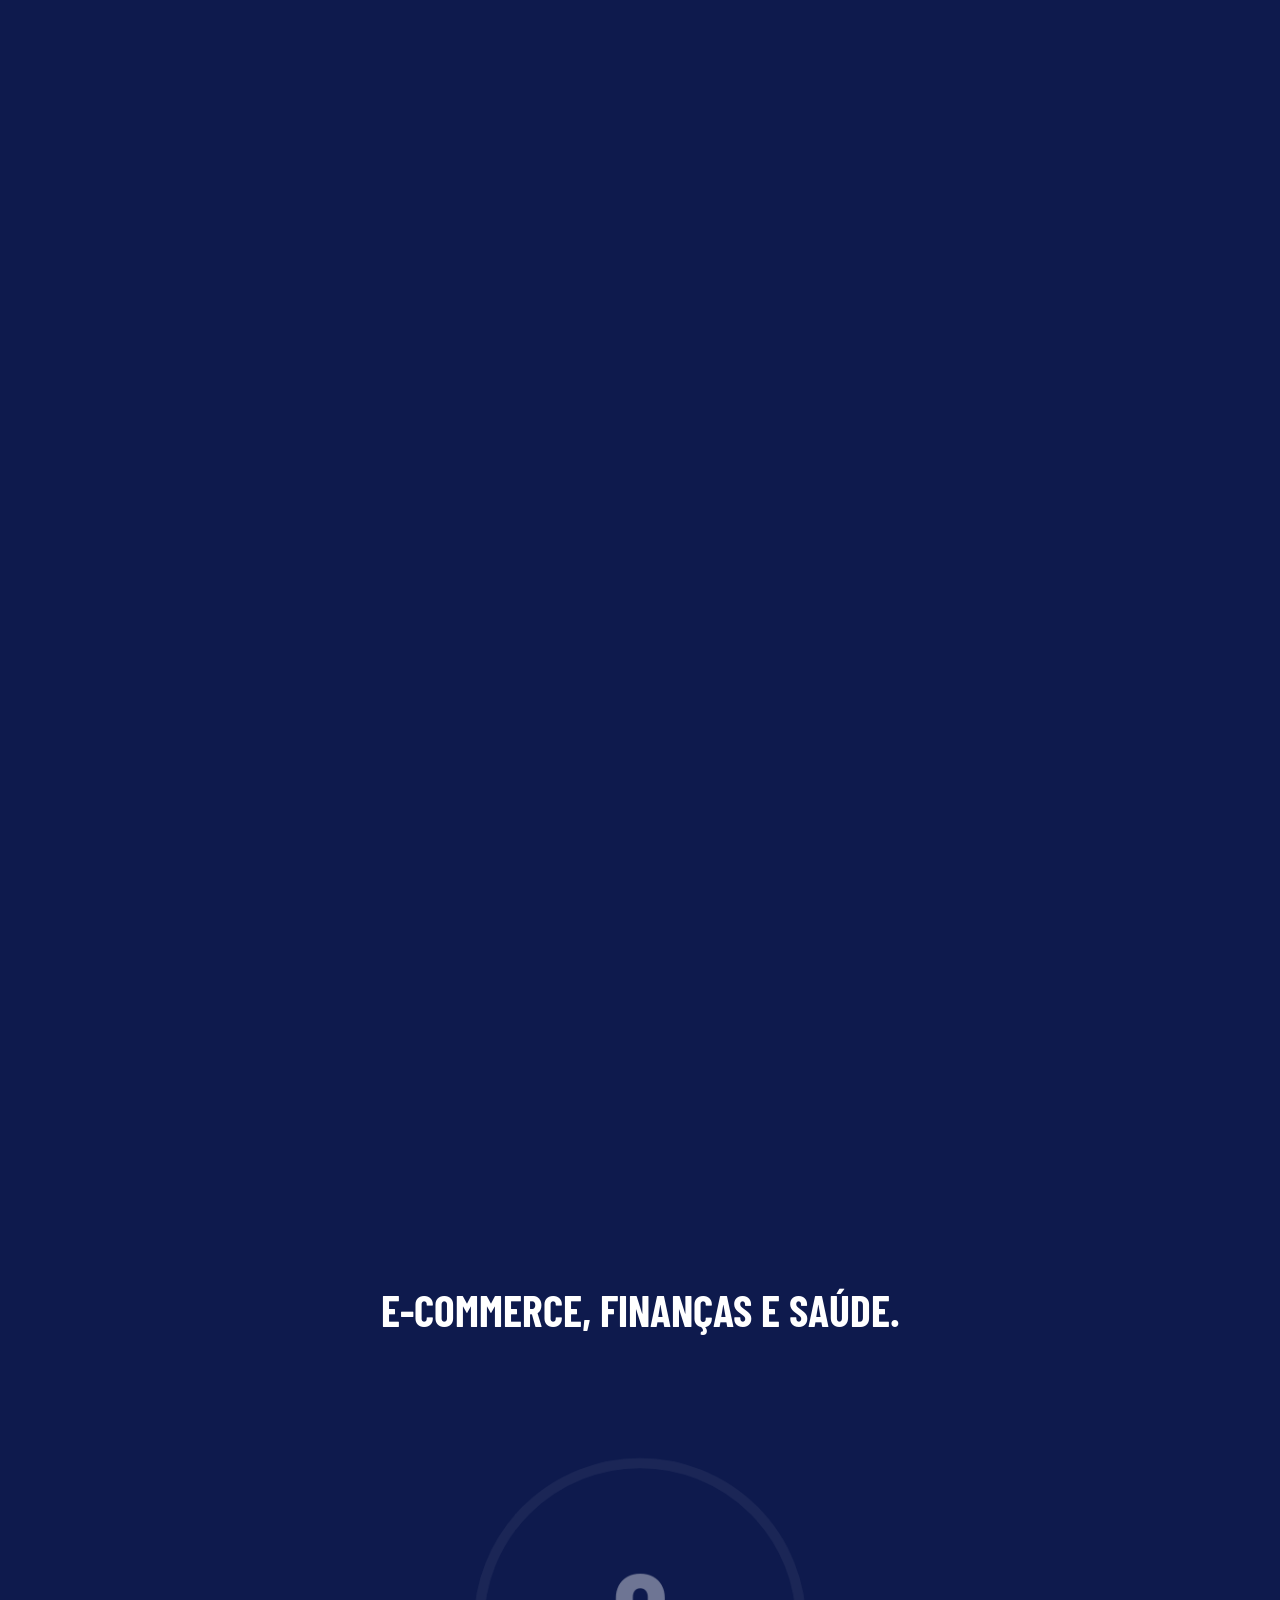
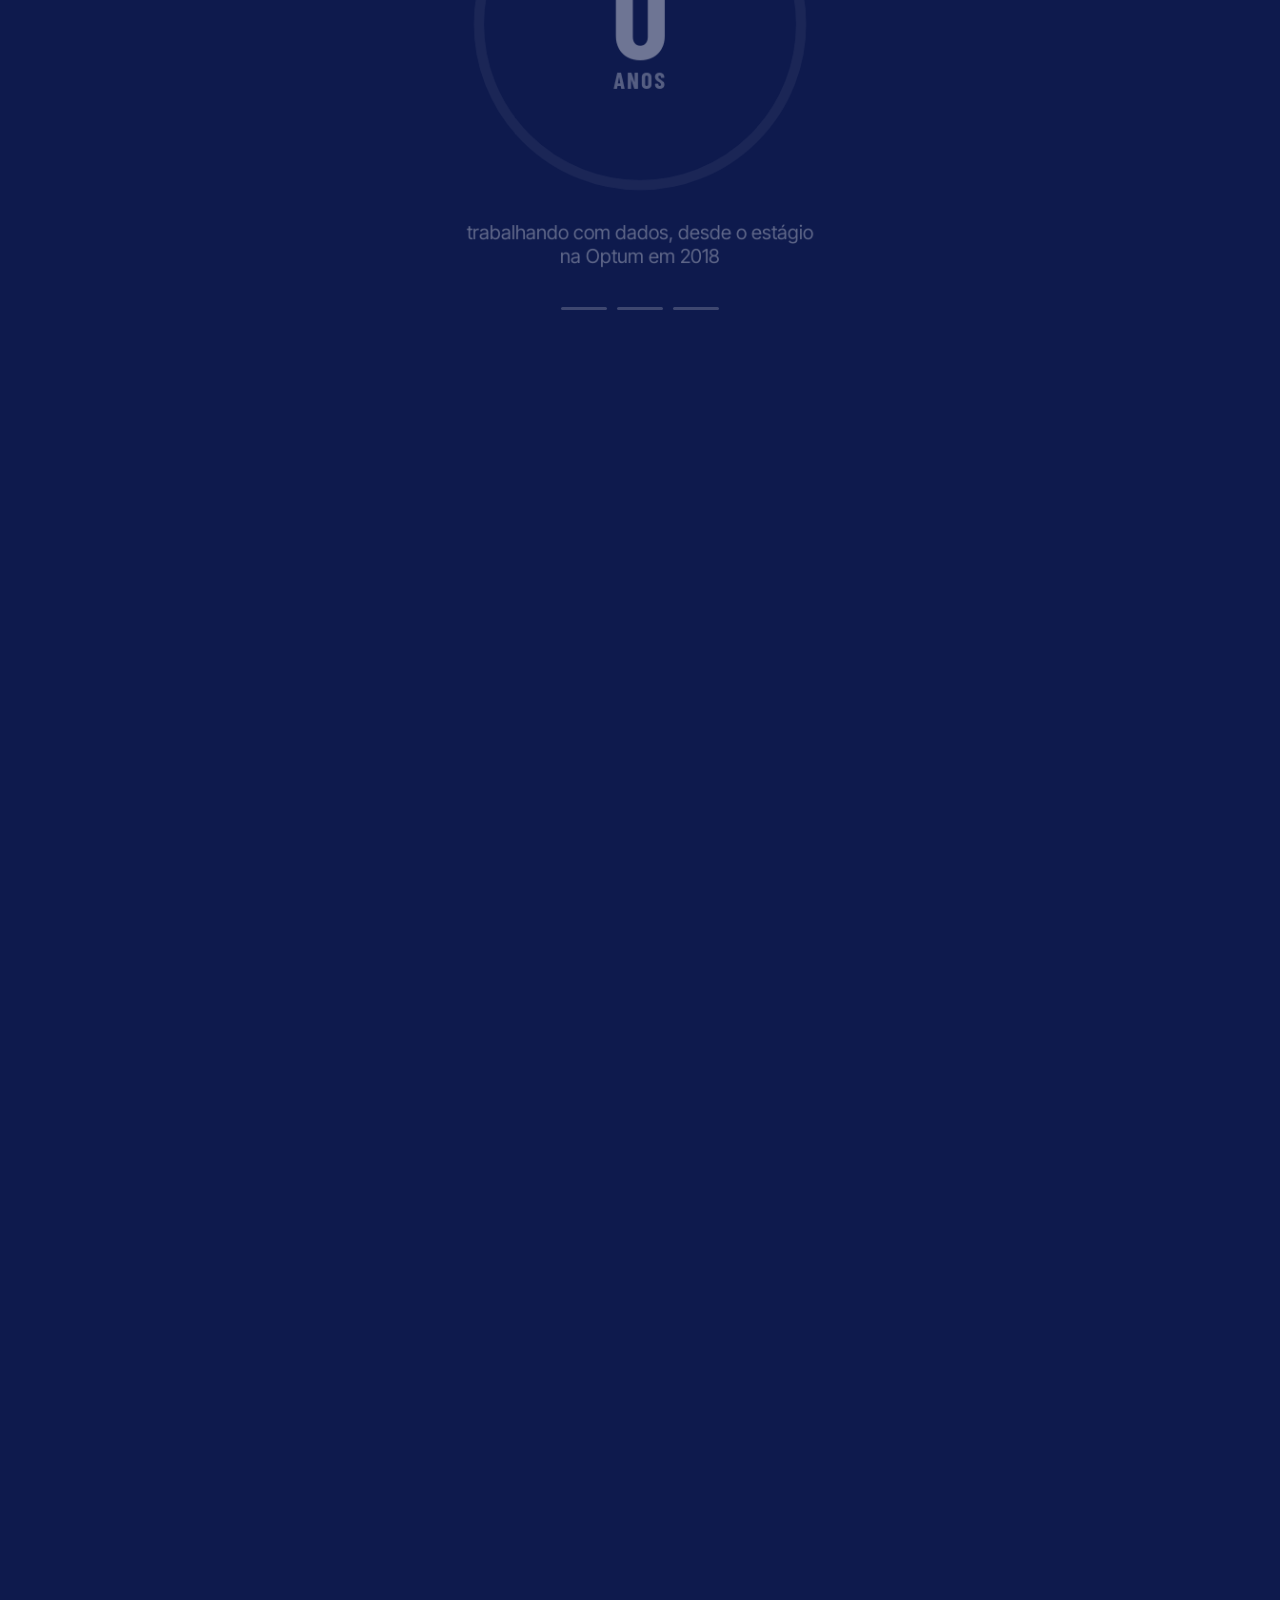
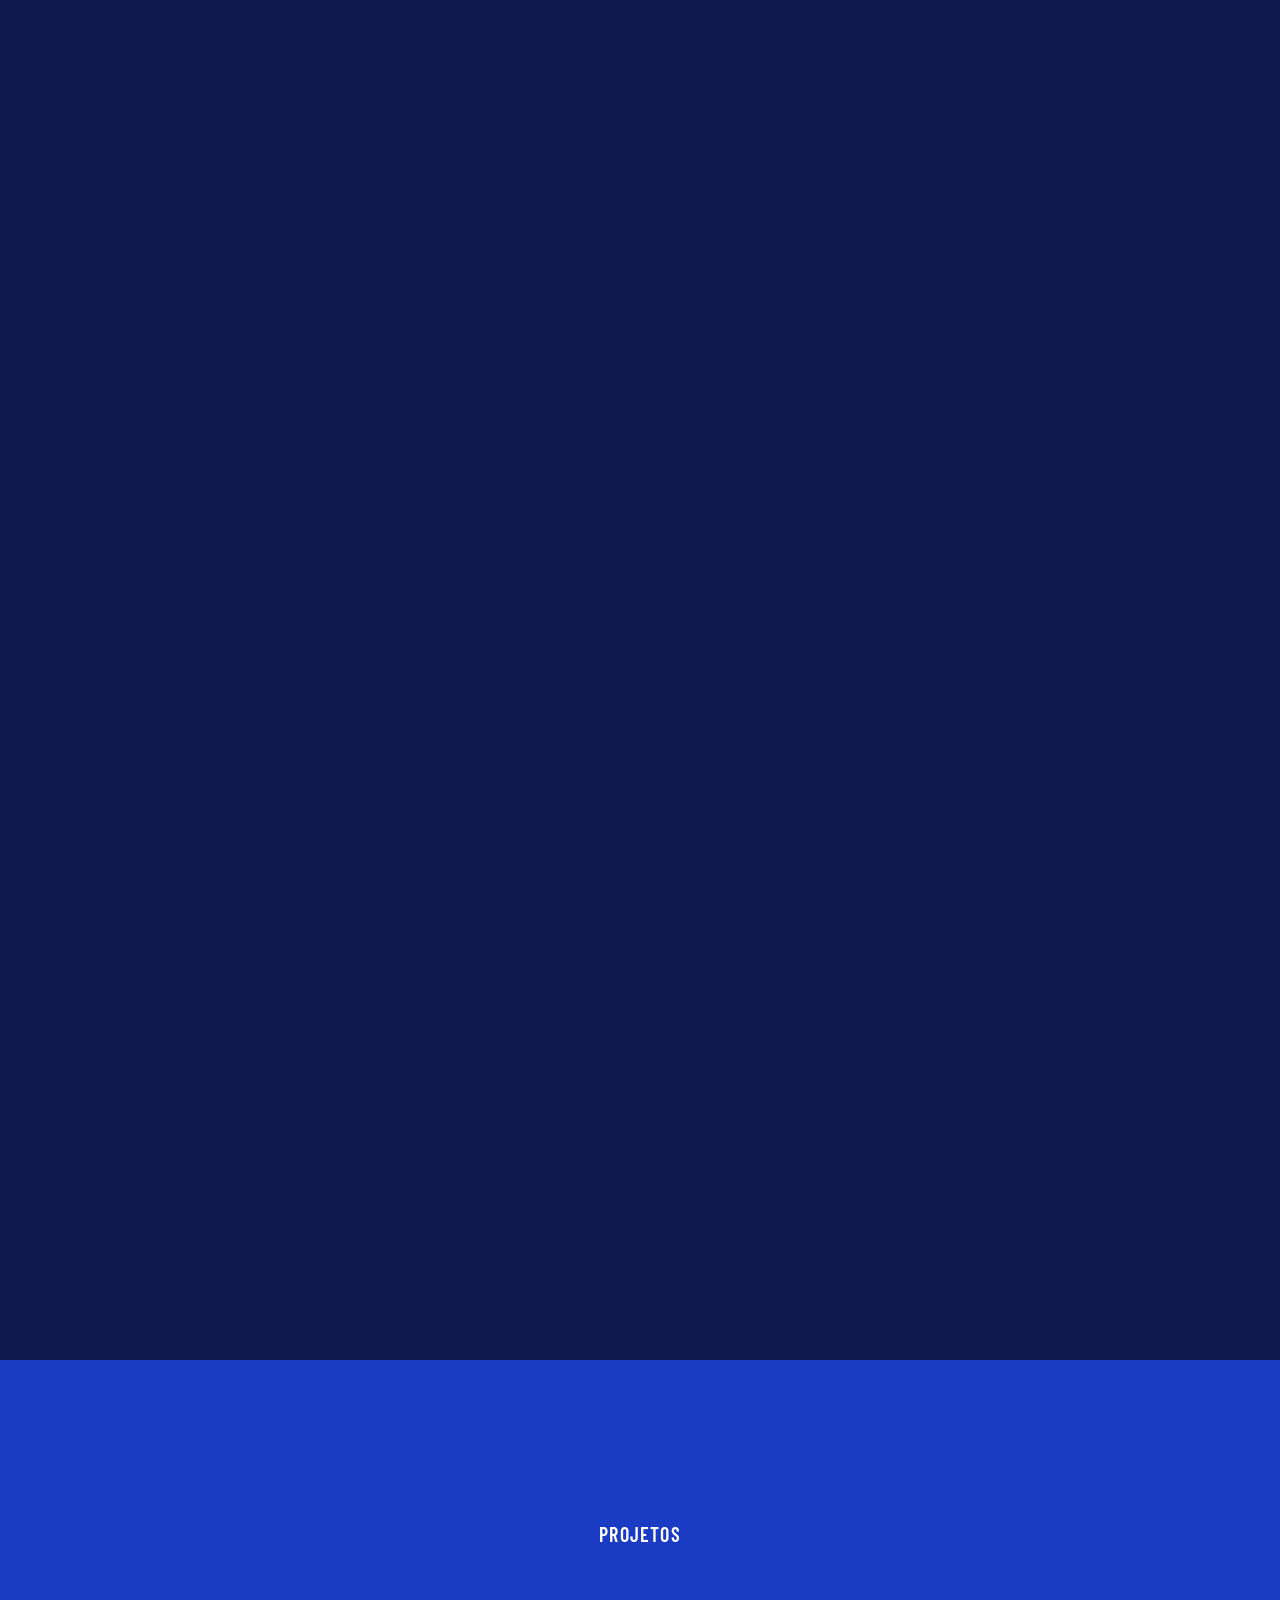
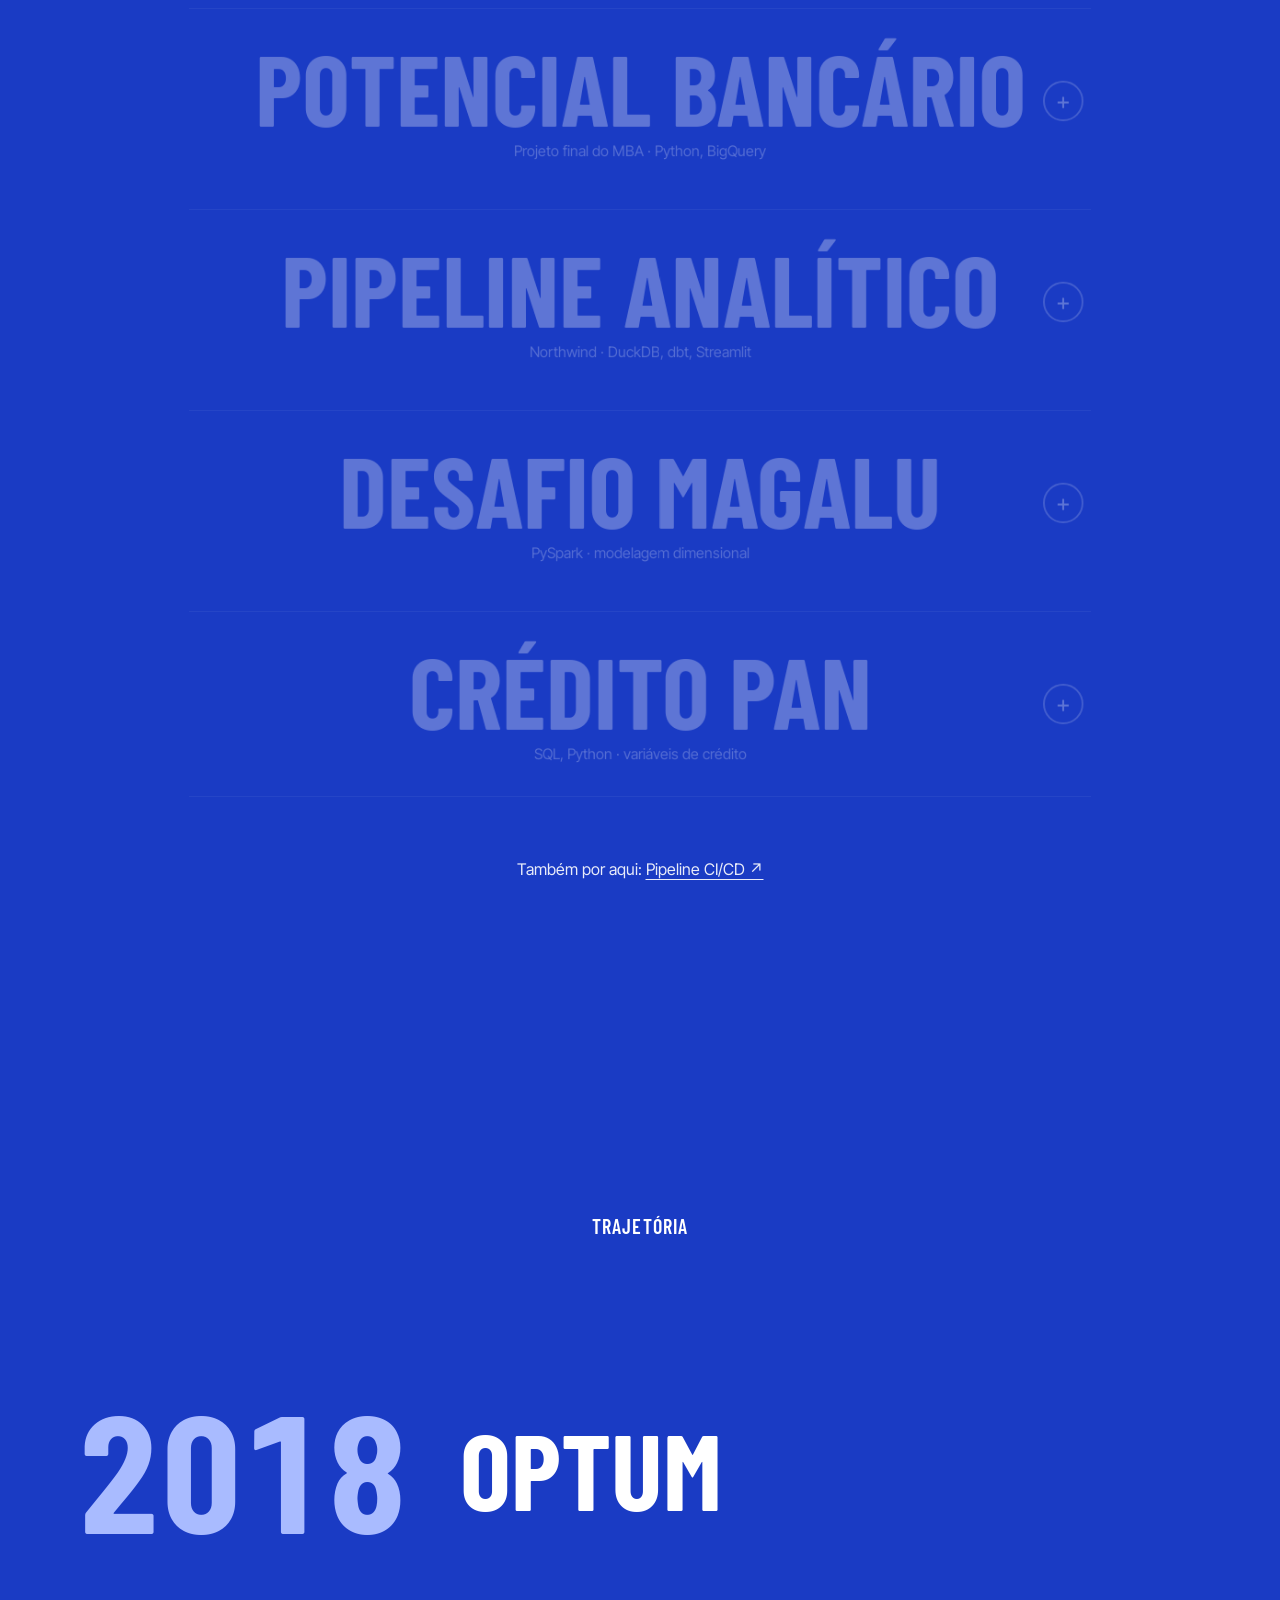
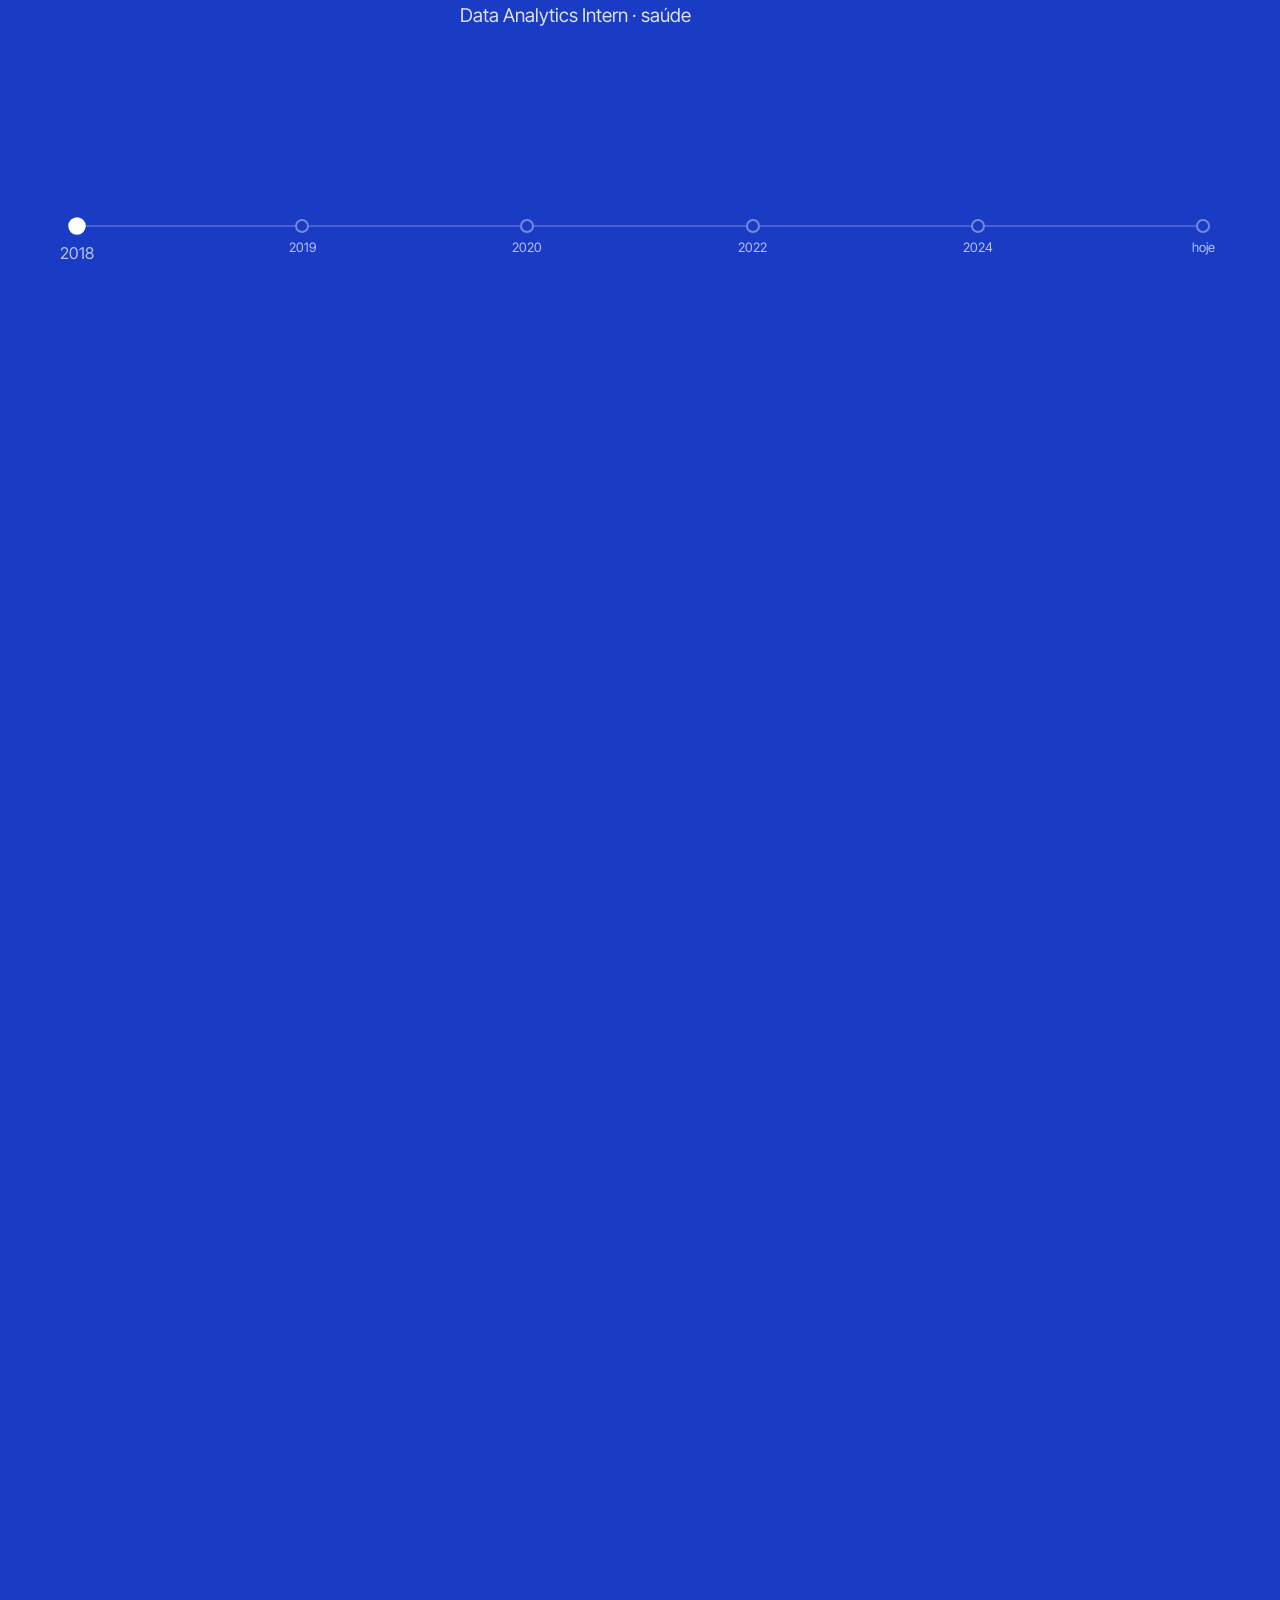
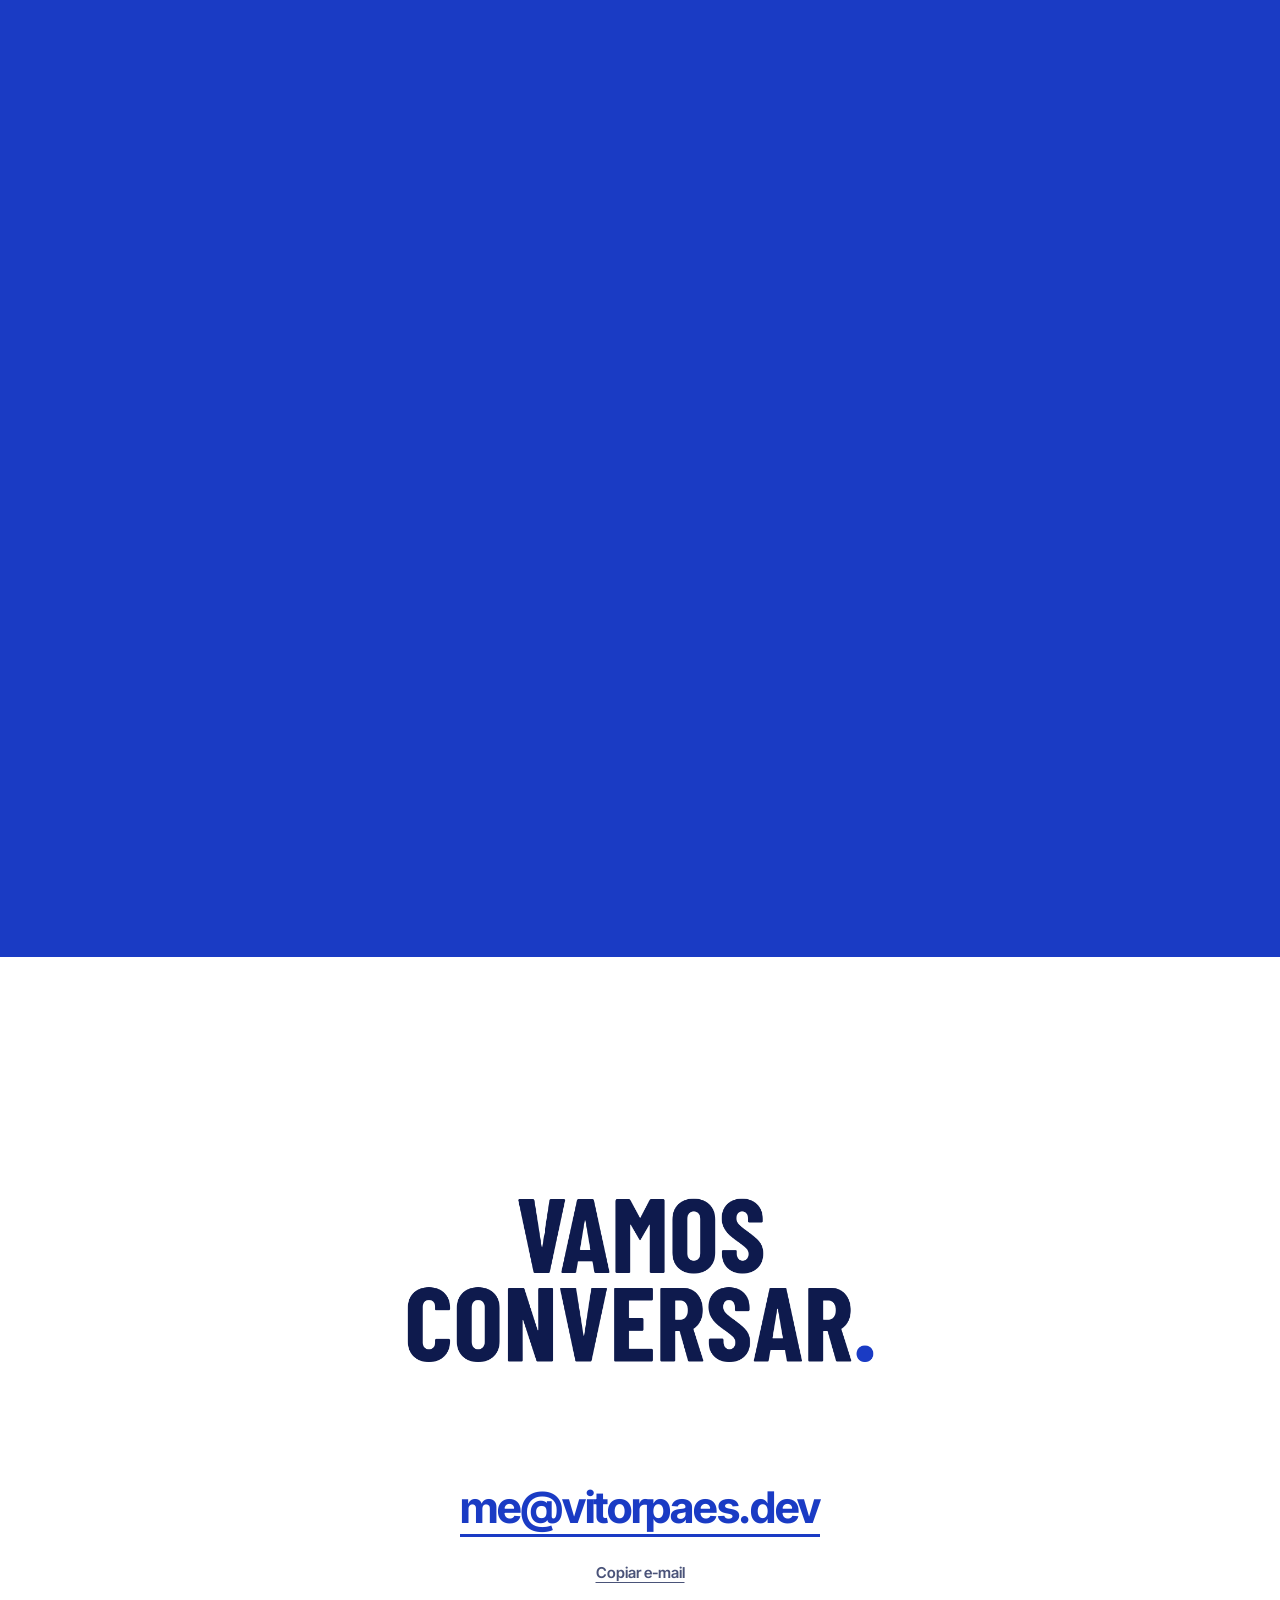
==== commit 073c1fab: "Foto em retângulo arredondado com moldura azul; e-mail me@vitorpaes.dev - Foto deixa de usar o arco " ====
--- a/index.html
+++ b/index.html
@@ -45,6 +45,7 @@
         { "@type": "CollegeOrUniversity", "name": "Universidade Anhembi Morumbi" }
       ],
       "knowsAbout": ["Engenharia de dados", "Analytics engineering", "SQL", "Python", "PySpark", "dbt", "Airflow", "BigQuery", "Google Cloud", "AWS", "Modelagem dimensional", "ETL"],
+      "email": "mailto:me@vitorpaes.dev",
       "sameAs": ["https://www.linkedin.com/in/vitor-paes/", "https://github.com/VitorPaes"]
     }
   }
@@ -97,11 +98,12 @@
 #hero .label{position:absolute;top:14vh;left:0;right:0;text-align:center;font-size:clamp(16px,1.6vw,20px);font-weight:600;letter-spacing:.06em}
 #hero .name{position:absolute;top:15vh;left:0;right:0;text-align:center;font-weight:700;font-size:clamp(110px,21vw,330px);line-height:.84;letter-spacing:-.005em;will-change:transform}
 #hero .name span{display:block;will-change:transform}
-.card3d{position:absolute;left:50%;bottom:0;width:min(380px,70vw,46vh);aspect-ratio:400/470;perspective:1400px;transform:translateX(-50%)}
+.card3d{position:absolute;left:50%;bottom:118px;width:min(360px,70vw,42vh);aspect-ratio:4/5;perspective:1400px;transform:translateX(-50%)}
+.card3d::before{content:"";position:absolute;inset:0;transform:translate(18px,-18px);border:2px solid var(--hi);border-radius:28px;opacity:.9}
 .card3d .inner{position:relative;width:100%;height:100%;transform-style:preserve-3d;will-change:transform}
-.face{position:absolute;inset:0;backface-visibility:hidden;-webkit-backface-visibility:hidden;border-radius:999px 999px 0 0;overflow:hidden;box-shadow:0 40px 90px rgba(0,0,0,.35)}
+.face{position:absolute;inset:0;backface-visibility:hidden;-webkit-backface-visibility:hidden;border-radius:28px;overflow:hidden;box-shadow:0 40px 90px rgba(0,0,0,.35)}
 .face img{width:100%;height:100%;object-fit:cover;object-position:50% 30%;display:block}
-.face.back{transform:rotateY(180deg);background:var(--pop);color:var(--ink);display:flex;flex-direction:column;justify-content:flex-end;padding:0 34px 40px}
+.face.back{transform:rotateY(180deg);background:var(--pop);color:var(--ink);display:flex;flex-direction:column;justify-content:flex-end;padding:0 32px 34px}
 .face.back .k{font-size:15px;font-weight:600;letter-spacing:.06em;margin:0 0 6px}
 .face.back h2{color:var(--bg);margin:0;font-size:clamp(40px,4.4vw,58px);line-height:.88;font-weight:700}
 .face.back p{margin:16px 0 0;font-size:16px;line-height:1.5}
@@ -200,8 +202,13 @@
 /* 6. end */
 #end{height:200vh;background:#fff;color:var(--ink)}
 #end .stick{display:flex;flex-direction:column;align-items:center;justify-content:center;text-align:center;padding:0 20px}
-#end h2{margin:0;font-size:clamp(90px,15vw,230px);line-height:.84;font-weight:700;will-change:transform}
+#end h2{margin:0;font-size:clamp(64px,15vw,230px);line-height:.84;font-weight:700;will-change:transform}
 #end h2 i{font-style:normal;color:var(--bg)}
+.mail{margin-top:5vh;font-size:clamp(26px,3.4vw,44px);font-weight:700;letter-spacing:-.03em;color:var(--bg);border-bottom:3px solid currentColor;line-height:1.2}
+.mail:hover{color:var(--ink)}
+.copy{margin-top:14px;background:none;border:0;color:var(--ink);font:600 15px 'Inter Tight',sans-serif;text-decoration:underline;text-underline-offset:4px;cursor:pointer;opacity:.75;min-height:44px}
+.copy:hover{opacity:1}
+.links{margin-top:3vh}
 .links{display:flex;gap:12px;margin-top:6vh;flex-wrap:wrap;justify-content:center}
 .links a{border:2px solid var(--ink);border-radius:999px;padding:11px 30px;font-size:21px;font-weight:700}
 .links a.main{background:var(--bg);border-color:var(--bg);color:#fff}
@@ -218,7 +225,9 @@
   #layers .head{top:12vh}#layers .head h2{font-size:38px}#layers .head p{display:none}
   .stack{top:43%;width:min(230px,58vw);height:min(230px,58vw)}
   .slab .glyph{font-size:24px}
-  .card3d{bottom:104px;width:min(300px,74vw,38vh)}
+  .card3d{bottom:104px;width:min(280px,72vw,36vh)}
+  .card3d::before{transform:translate(10px,-10px);border-radius:22px}
+  .face{border-radius:22px}
   #hero .name{font-size:19vw}
   .face.back{padding:0 22px 26px}
   .face.back .k{font-size:12px}
@@ -226,6 +235,7 @@
   .face.back p{font-size:14px;margin-top:10px}
   .face.back ul{margin-top:12px;gap:5px}.face.back li{font-size:12px;padding:3px 10px}
   #hero .tag{top:14vh}
+  #end h2{font-size:19vw}
   .slots{grid-template-columns:1fr;gap:4px;transform:translateY(-62%)}.slot{--lh:clamp(64px,17vw,110px)}.names .col div{font-size:13vw}.role{grid-column:1}.role .col div{font-size:15px}
 }
 @media (prefers-reduced-motion:reduce){
@@ -363,6 +373,8 @@
   <section id="end" class="scene" data-scene>
     <div class="stick">
       <h2 class="cond">Vamos<br>conversar<i>.</i></h2>
+      <a class="mail" href="mailto:me@vitorpaes.dev">me@vitorpaes.dev</a>
+      <button class="copy" type="button" data-copy="me@vitorpaes.dev">Copiar e-mail</button>
       <div class="links cond">
         <a class="main" href="https://www.linkedin.com/in/vitor-paes/">LinkedIn</a>
         <a href="https://github.com/VitorPaes">GitHub</a>
@@ -414,7 +426,7 @@
     label.style.opacity=1-seg(p,.1,.3);
     const lift=ease(seg(p,.05,.4));
     const flip=ease(seg(p,.4,.8));
-    cardWrap.style.transform=`translateX(-50%) translateY(${-lift*6}vh) scale(${1+lift*.06})`;
+    cardWrap.style.transform=`translateX(-50%) scale(${1+lift*.05})`;
     card.style.transform=`rotateY(${flip*180}deg) rotateZ(${Math.sin(flip*Math.PI)*-6}deg)`;
     tag.style.opacity=seg(p,.82,.95);
     tag.style.transform=`translateY(${(1-seg(p,.82,.95))*30}px)`;
@@ -490,6 +502,9 @@
   // project panels
   projs.forEach(el=>{const b=el.querySelector('.proj-head');b.addEventListener('click',()=>{const o=el.classList.toggle('open');b.setAttribute('aria-expanded',o);onScroll()})});
 
+  // copy e-mail
+  const cp=$('.copy');cp&&cp.addEventListener('click',async()=>{const t=cp.dataset.copy;try{await navigator.clipboard.writeText(t);cp.textContent='Copiado!'}catch(e){cp.textContent=t}setTimeout(()=>cp.textContent='Copiar e-mail',2200)});
+
   let queued=false;
   function onScroll(){if(queued)return;queued=true;requestAnimationFrame(()=>{queued=false;frame();ui()})}
   addEventListener('scroll',onScroll,{passive:true});addEventListener('resize',onScroll);
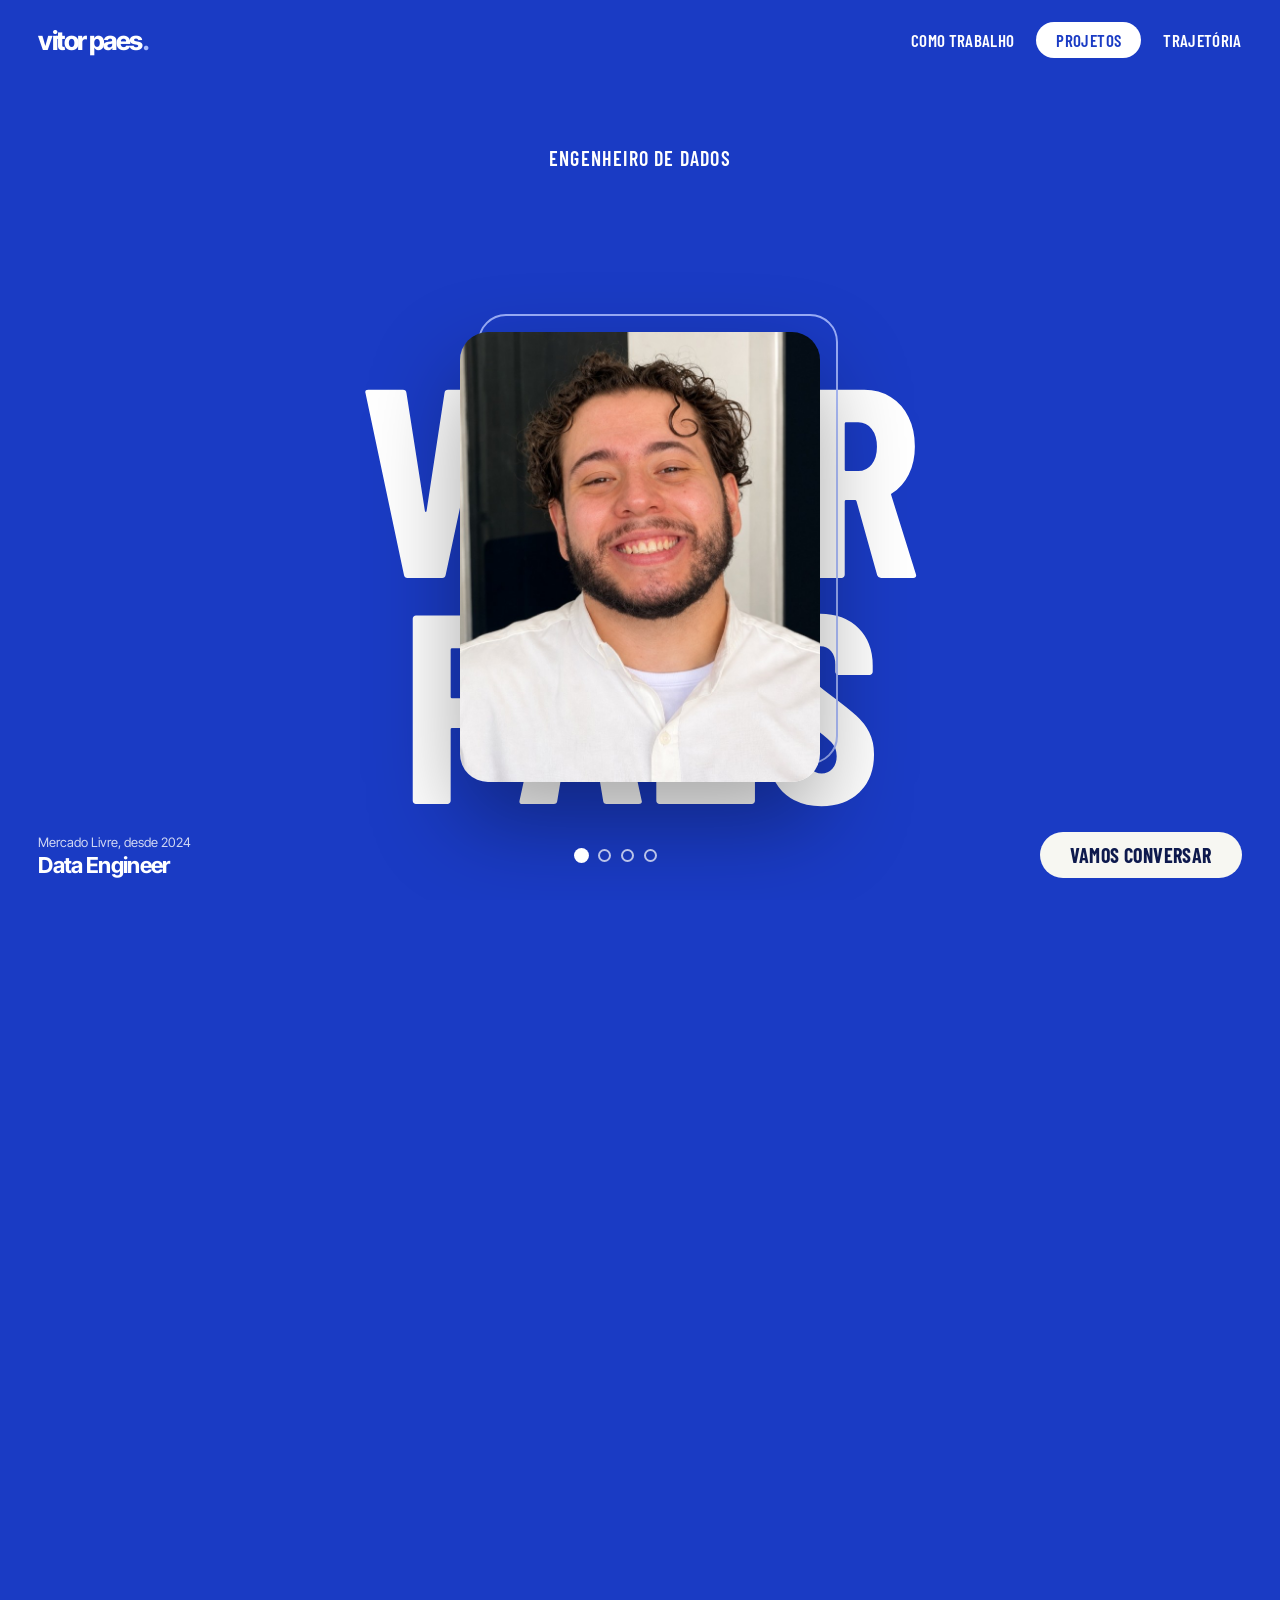
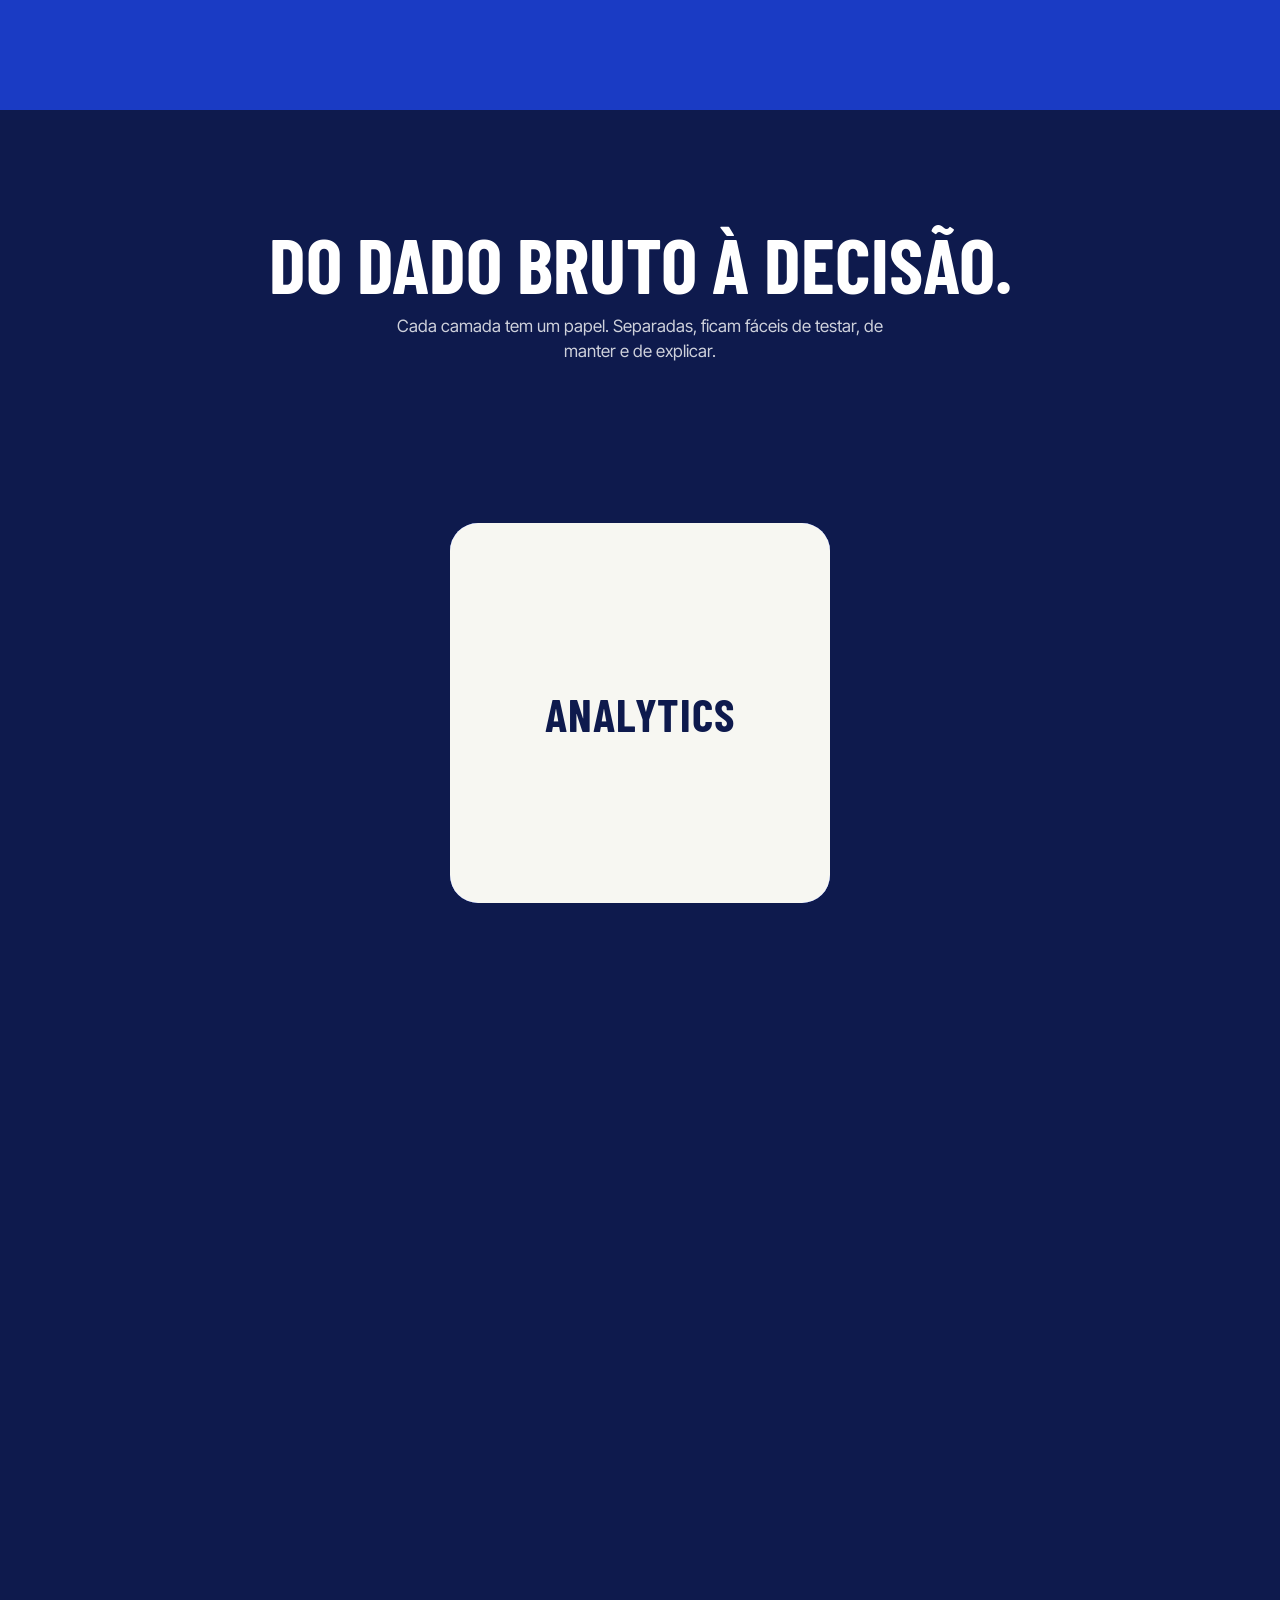
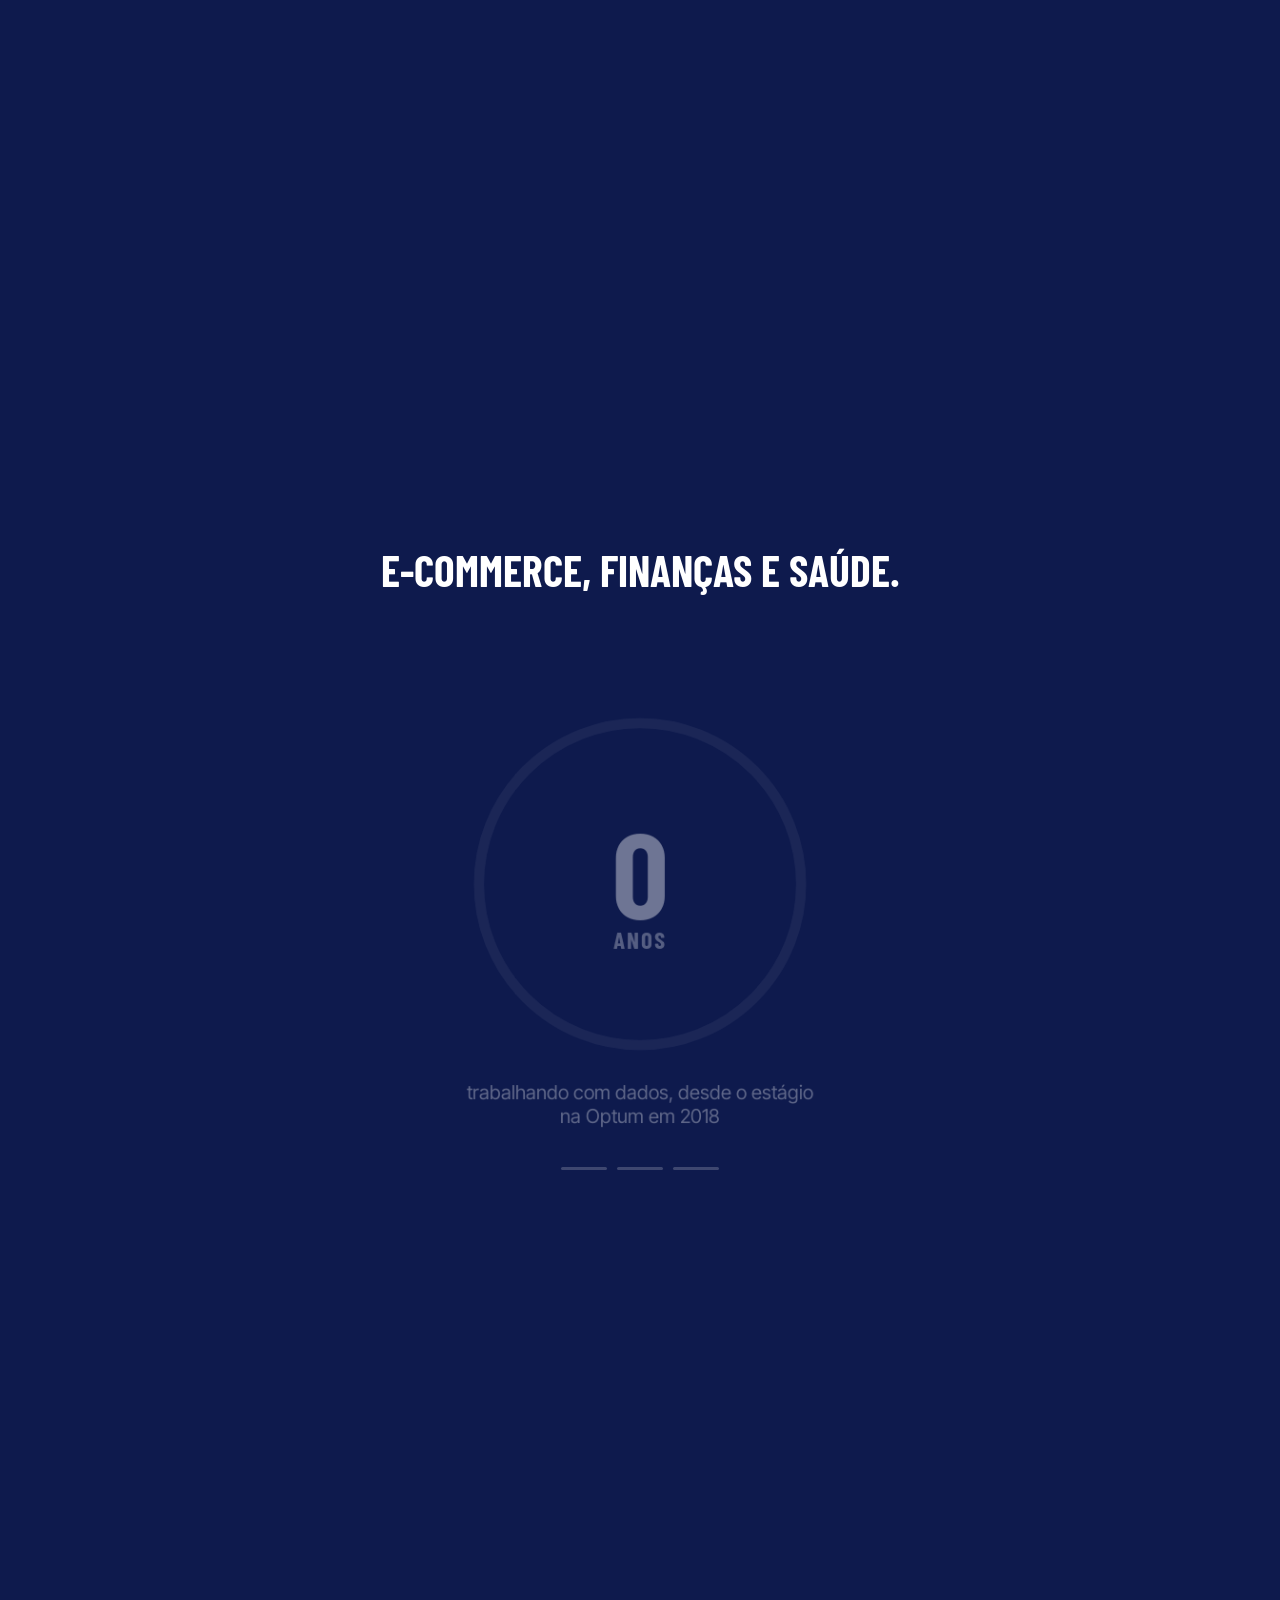
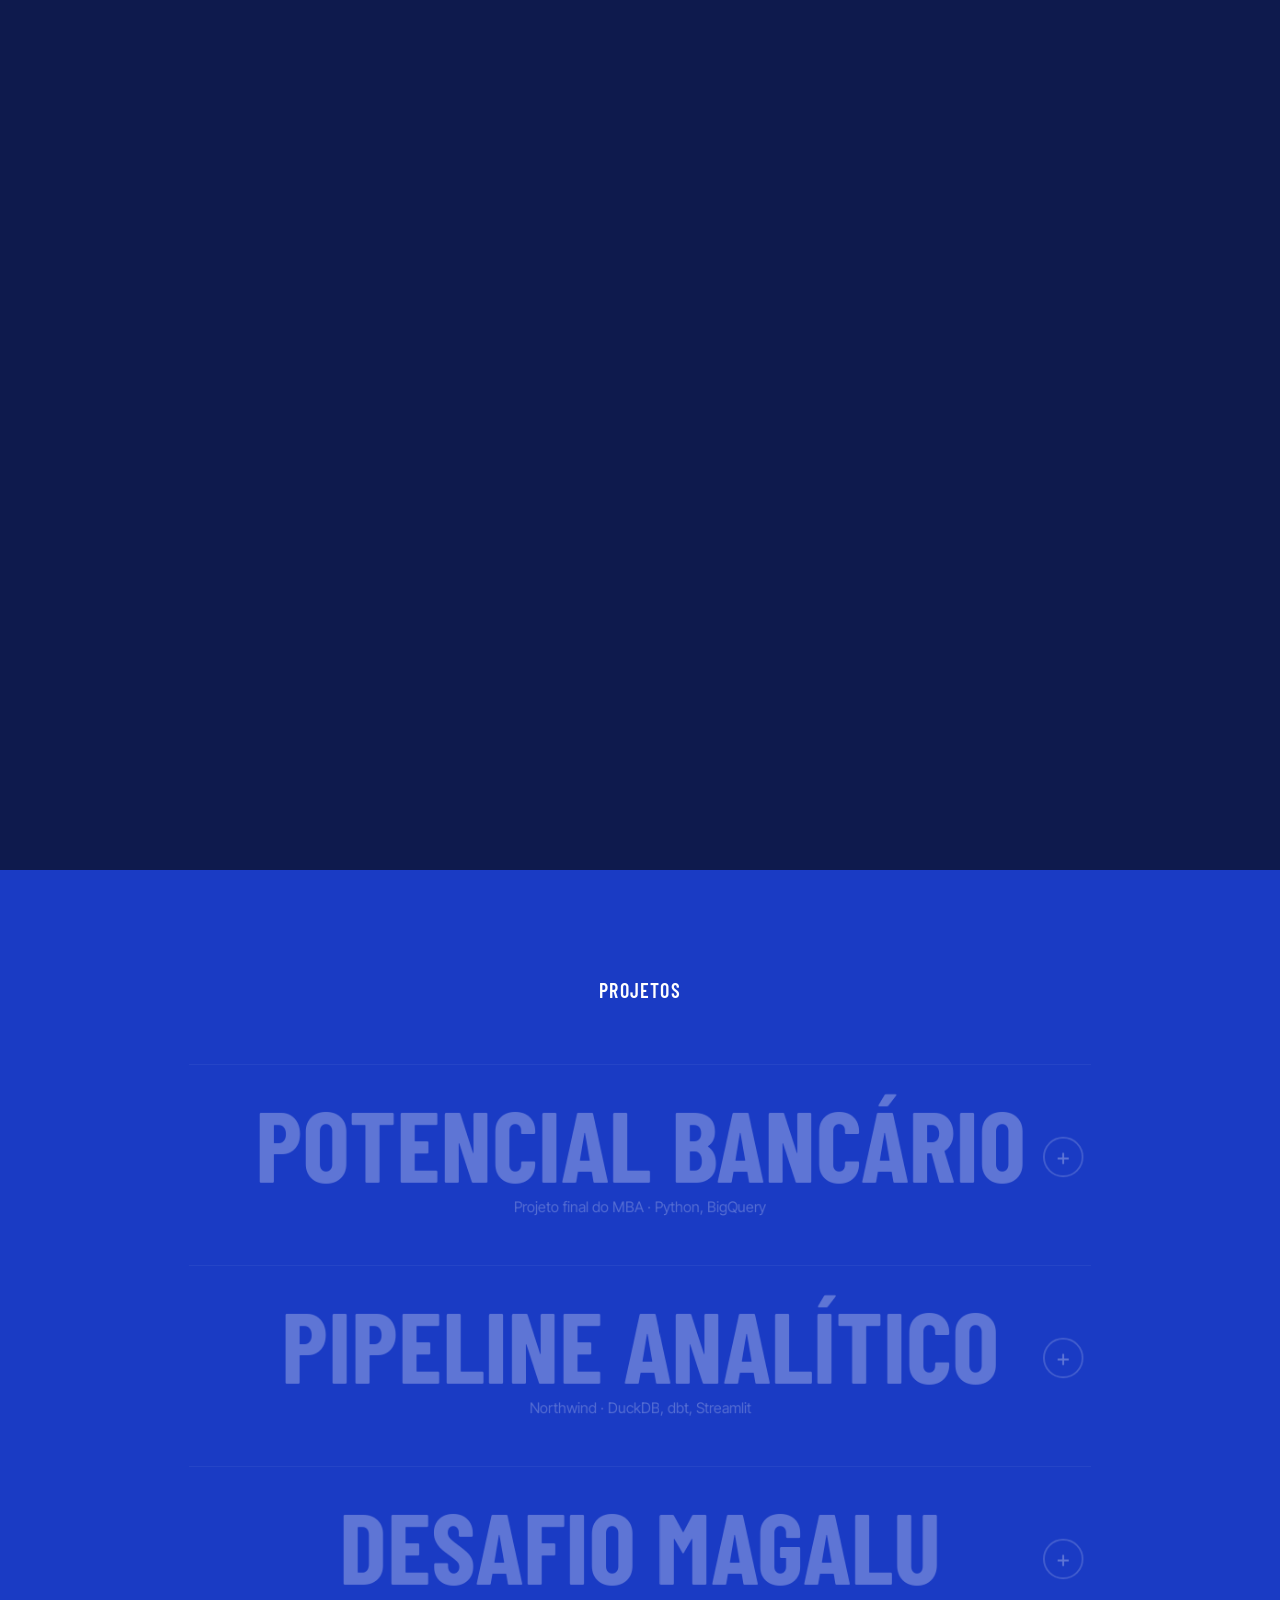
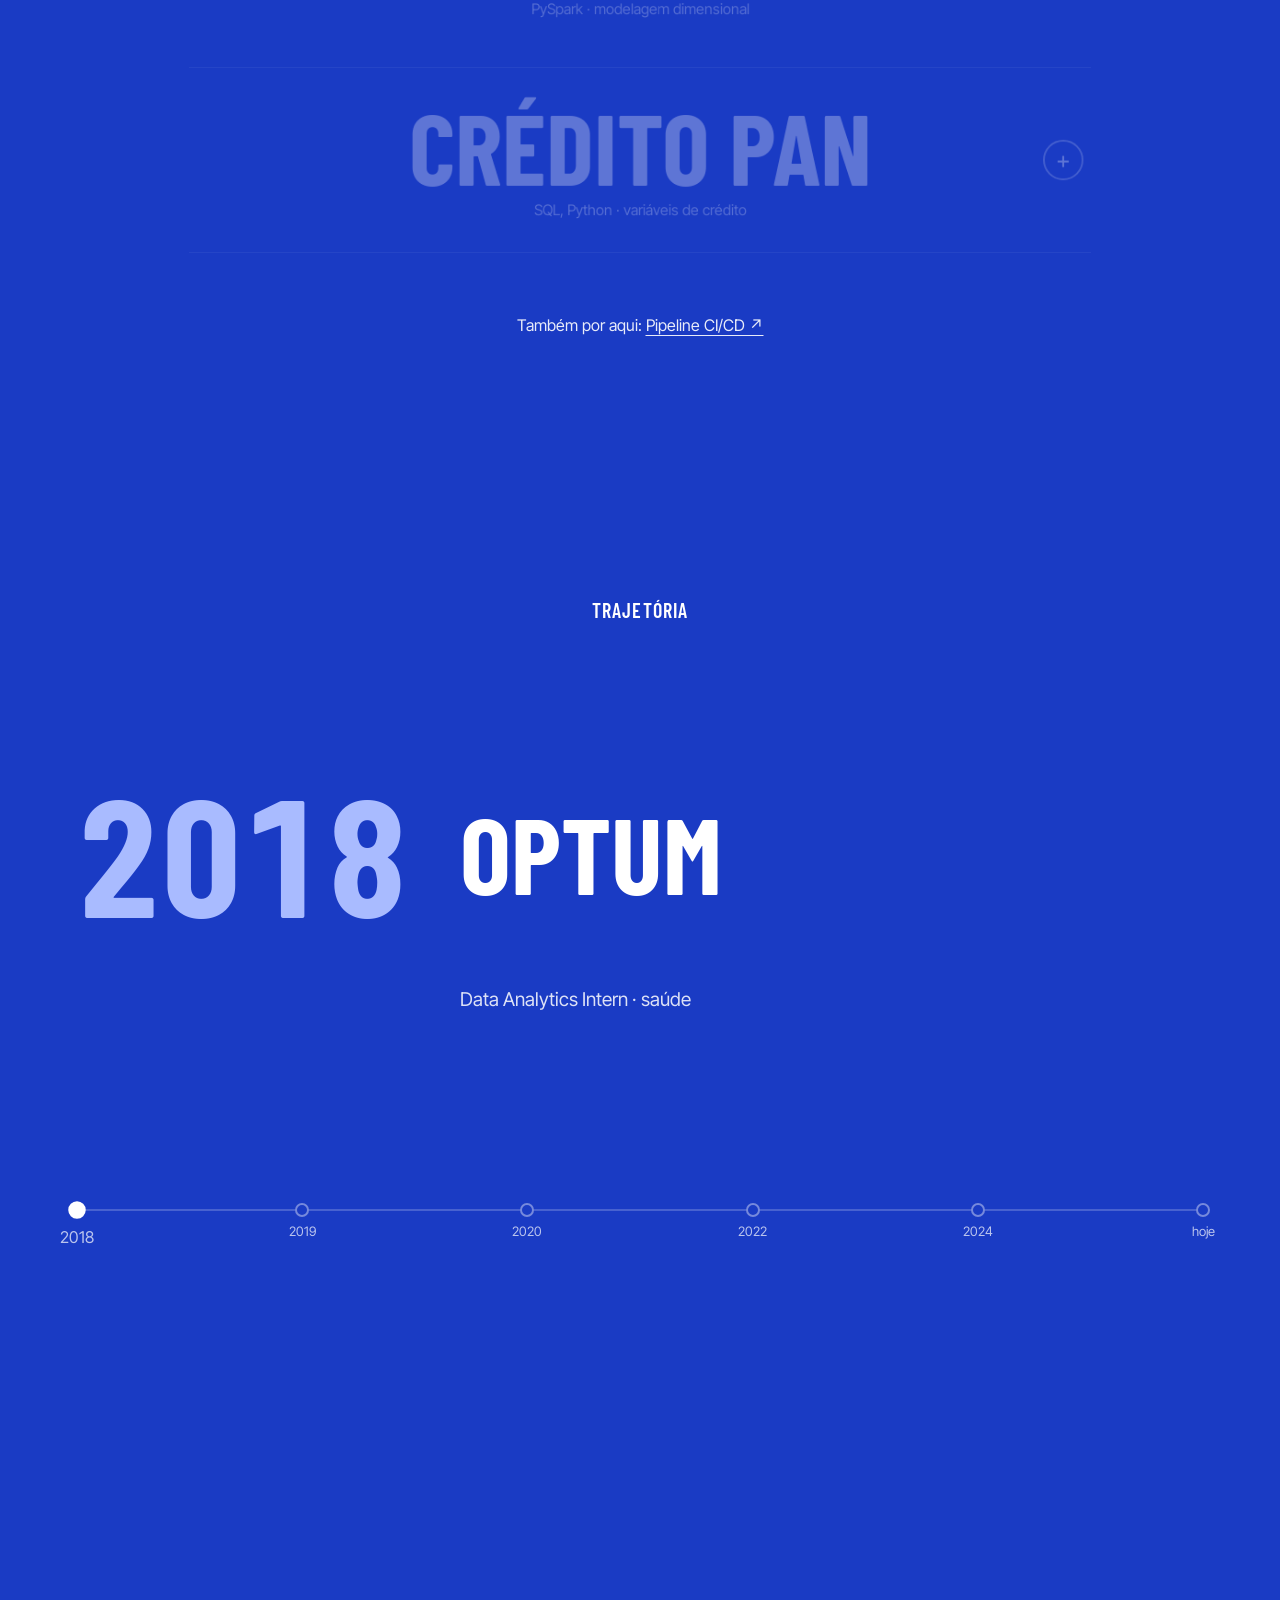
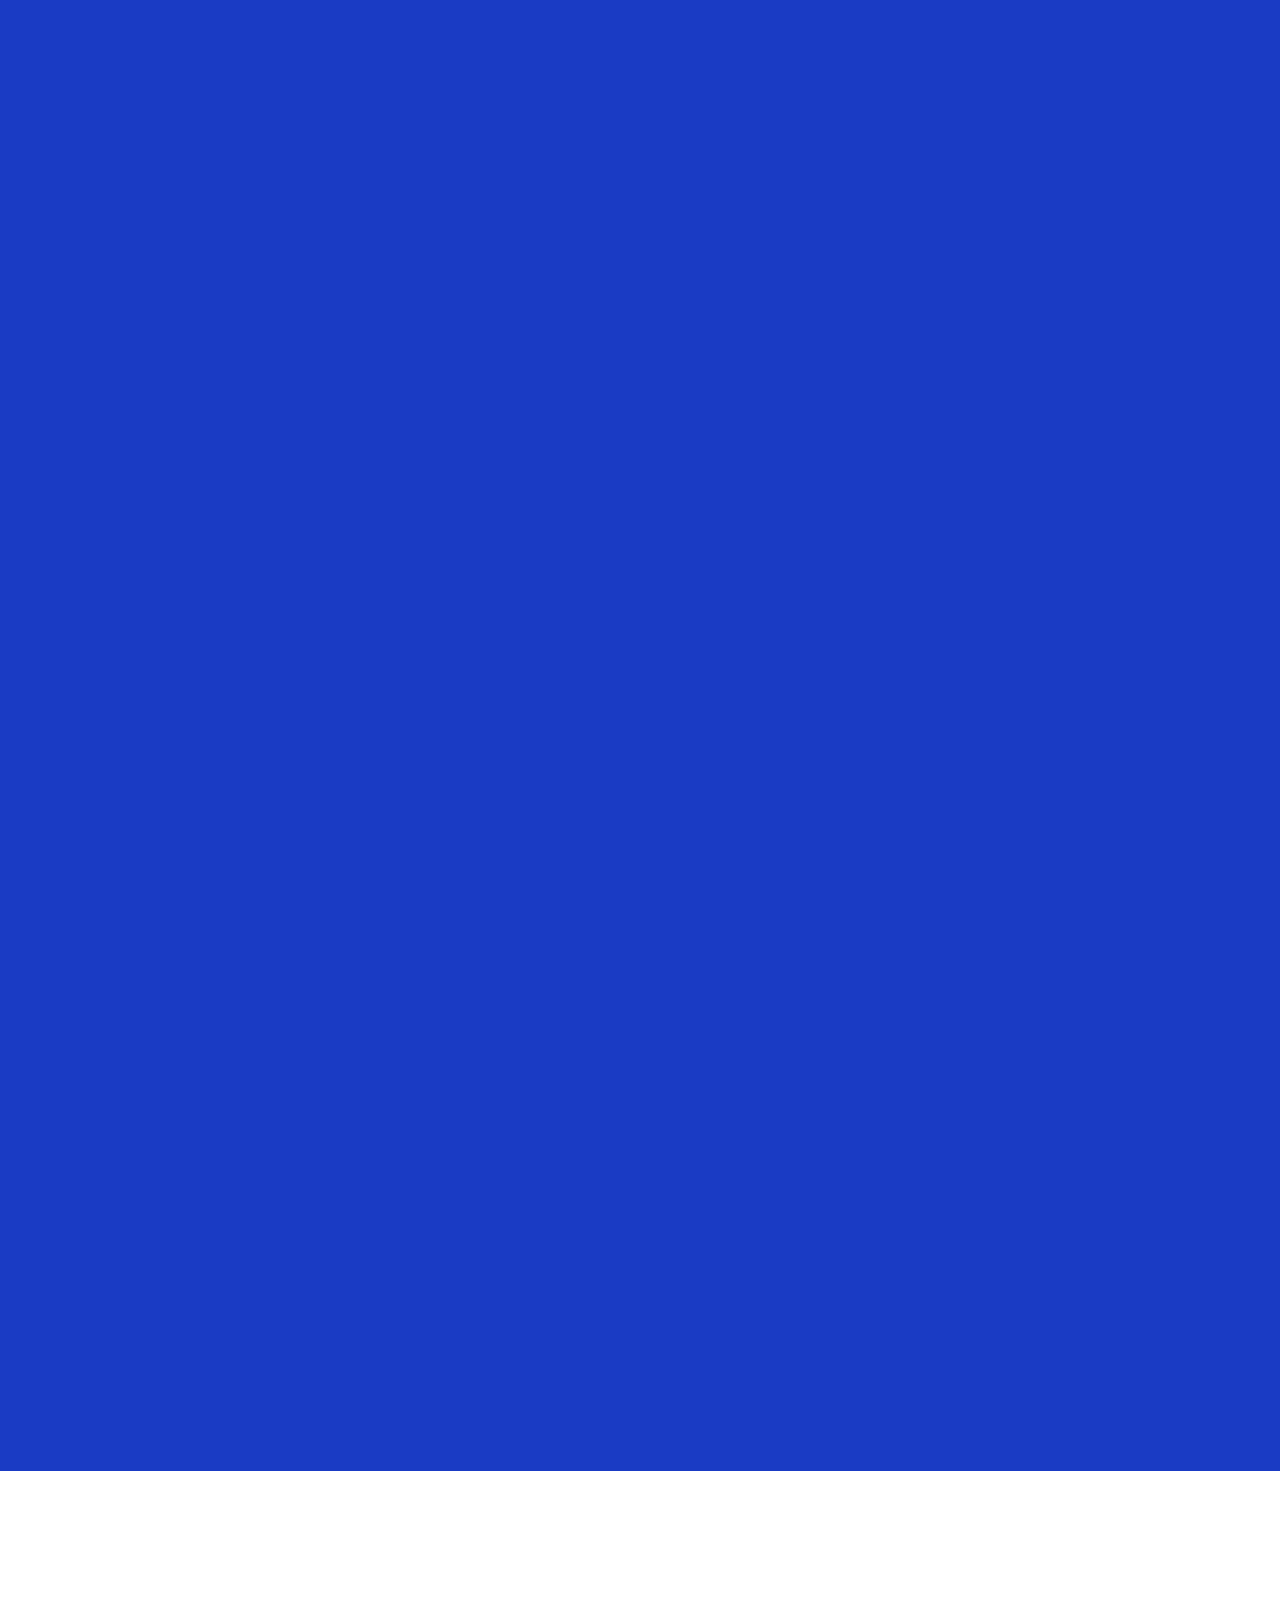
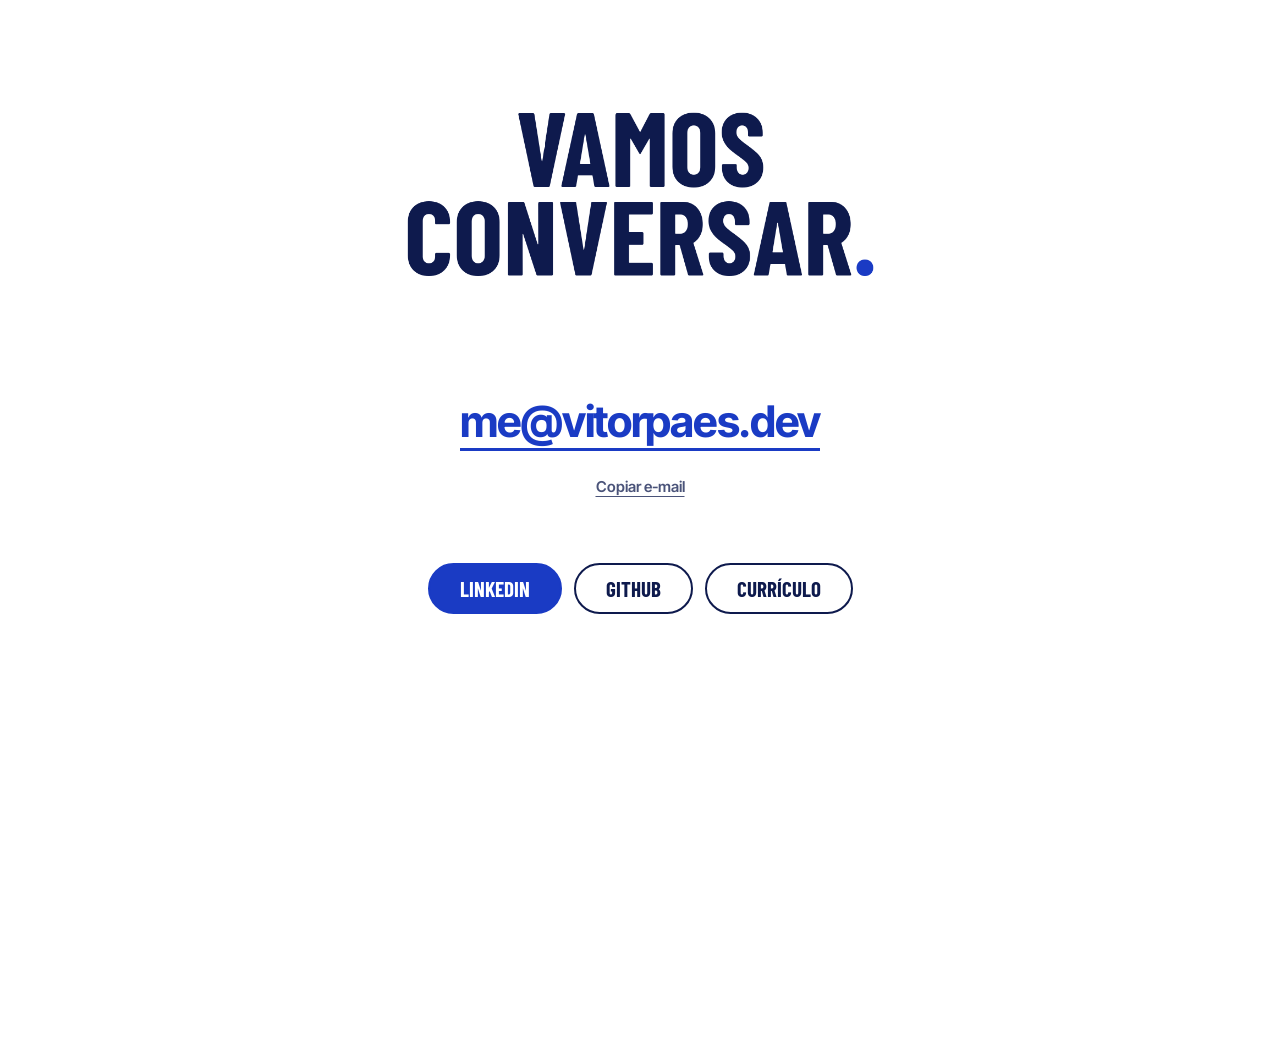
==== commit aabc871d: "Animações mais rápidas: menos rolagem por cena Página cai de ~19,5 para ~12,3 telas de altura no des" ====
--- a/index.html
+++ b/index.html
@@ -94,7 +94,7 @@
 .stick{position:sticky;top:0;height:100vh;overflow:hidden}
 
 /* 1. hero */
-#hero{height:320vh}
+#hero{height:190vh}
 #hero .label{position:absolute;top:14vh;left:0;right:0;text-align:center;font-size:clamp(16px,1.6vw,20px);font-weight:600;letter-spacing:.06em}
 #hero .name{position:absolute;top:15vh;left:0;right:0;text-align:center;font-weight:700;font-size:clamp(110px,21vw,330px);line-height:.84;letter-spacing:-.005em;will-change:transform}
 #hero .name span{display:block;will-change:transform}
@@ -112,7 +112,7 @@
 #hero .tag{position:absolute;left:0;right:0;top:15vh;text-align:center;font-size:clamp(34px,5vw,64px);font-weight:700;opacity:0}
 
 /* 2. layers */
-#layers{height:340vh;background:var(--deep)}
+#layers{height:210vh;background:var(--deep)}
 #layers .head{position:absolute;top:13vh;left:0;right:0;text-align:center;padding:0 20px}
 #layers .head h2{margin:0;font-size:clamp(44px,6vw,80px);line-height:.95;font-weight:700}
 #layers .head p{margin:14px auto 0;max-width:520px;opacity:.8;font-size:17px;line-height:1.5}
@@ -130,7 +130,7 @@
 .n1{left:6vw;top:72%}.n2{right:6vw;top:56%;text-align:right}.n3{left:6vw;top:40%}
 
 /* 3. numbers */
-#numbers{height:380vh;background:var(--deep)}
+#numbers{height:230vh;background:var(--deep)}
 #numbers .k{position:absolute;top:11vh;left:0;right:0;text-align:center;font-size:clamp(28px,3.4vw,44px);font-weight:700;padding:0 20px}
 .stat{position:absolute;inset:0;display:flex;flex-direction:column;align-items:center;justify-content:center;opacity:0;will-change:transform,opacity}
 .ring{position:relative;width:min(360px,68vw,44vh);aspect-ratio:1;margin-top:8vh}
@@ -149,7 +149,7 @@
 .reveal.in{opacity:1;transform:none}
 
 /* 4. projects */
-#projects{padding:18vh 20px 22vh;text-align:center}
+#projects{padding:12vh 20px 14vh;text-align:center}
 #projects .k{font-size:20px;font-weight:600;letter-spacing:.06em;margin:0 0 6vh}
 .proj{max-width:980px;margin:0 auto;border-top:1px solid rgba(255,255,255,.18);will-change:transform,opacity}
 .proj:last-of-type{border-bottom:1px solid rgba(255,255,255,.18)}
@@ -183,7 +183,7 @@
 @media (max-width:760px){.pgrid,.flow{grid-template-columns:1fr}.flow li:not(:last-child)::after{content:"↓";right:50%;top:auto;bottom:-14px;transform:translateX(50%)}.proj-head{padding:3vh 48px 3vh 0;text-align:left}.proj-head i{right:0}}
 
 /* 5. path */
-#path{height:520vh;background:var(--bg)}
+#path{height:290vh;background:var(--bg)}
 #path .k{position:absolute;top:13vh;left:0;right:0;text-align:center;font-size:20px;font-weight:600;letter-spacing:.06em}
 .slots{position:absolute;left:clamp(20px,6vw,90px);right:clamp(20px,6vw,90px);top:50%;transform:translateY(-58%);display:grid;grid-template-columns:auto 1fr;gap:clamp(20px,4vw,64px);align-items:end}
 .slot{overflow:hidden;--lh:clamp(84px,13vw,190px);height:var(--lh)}
@@ -200,7 +200,7 @@
 .line .node span{position:absolute;top:18px;left:50%;transform:translateX(-50%);font-size:13px;white-space:nowrap;opacity:.7}
 
 /* 6. end */
-#end{height:200vh;background:#fff;color:var(--ink)}
+#end{height:130vh;background:#fff;color:var(--ink)}
 #end .stick{display:flex;flex-direction:column;align-items:center;justify-content:center;text-align:center;padding:0 20px}
 #end h2{margin:0;font-size:clamp(64px,15vw,230px);line-height:.84;font-weight:700;will-change:transform}
 #end h2 i{font-style:normal;color:var(--bg)}
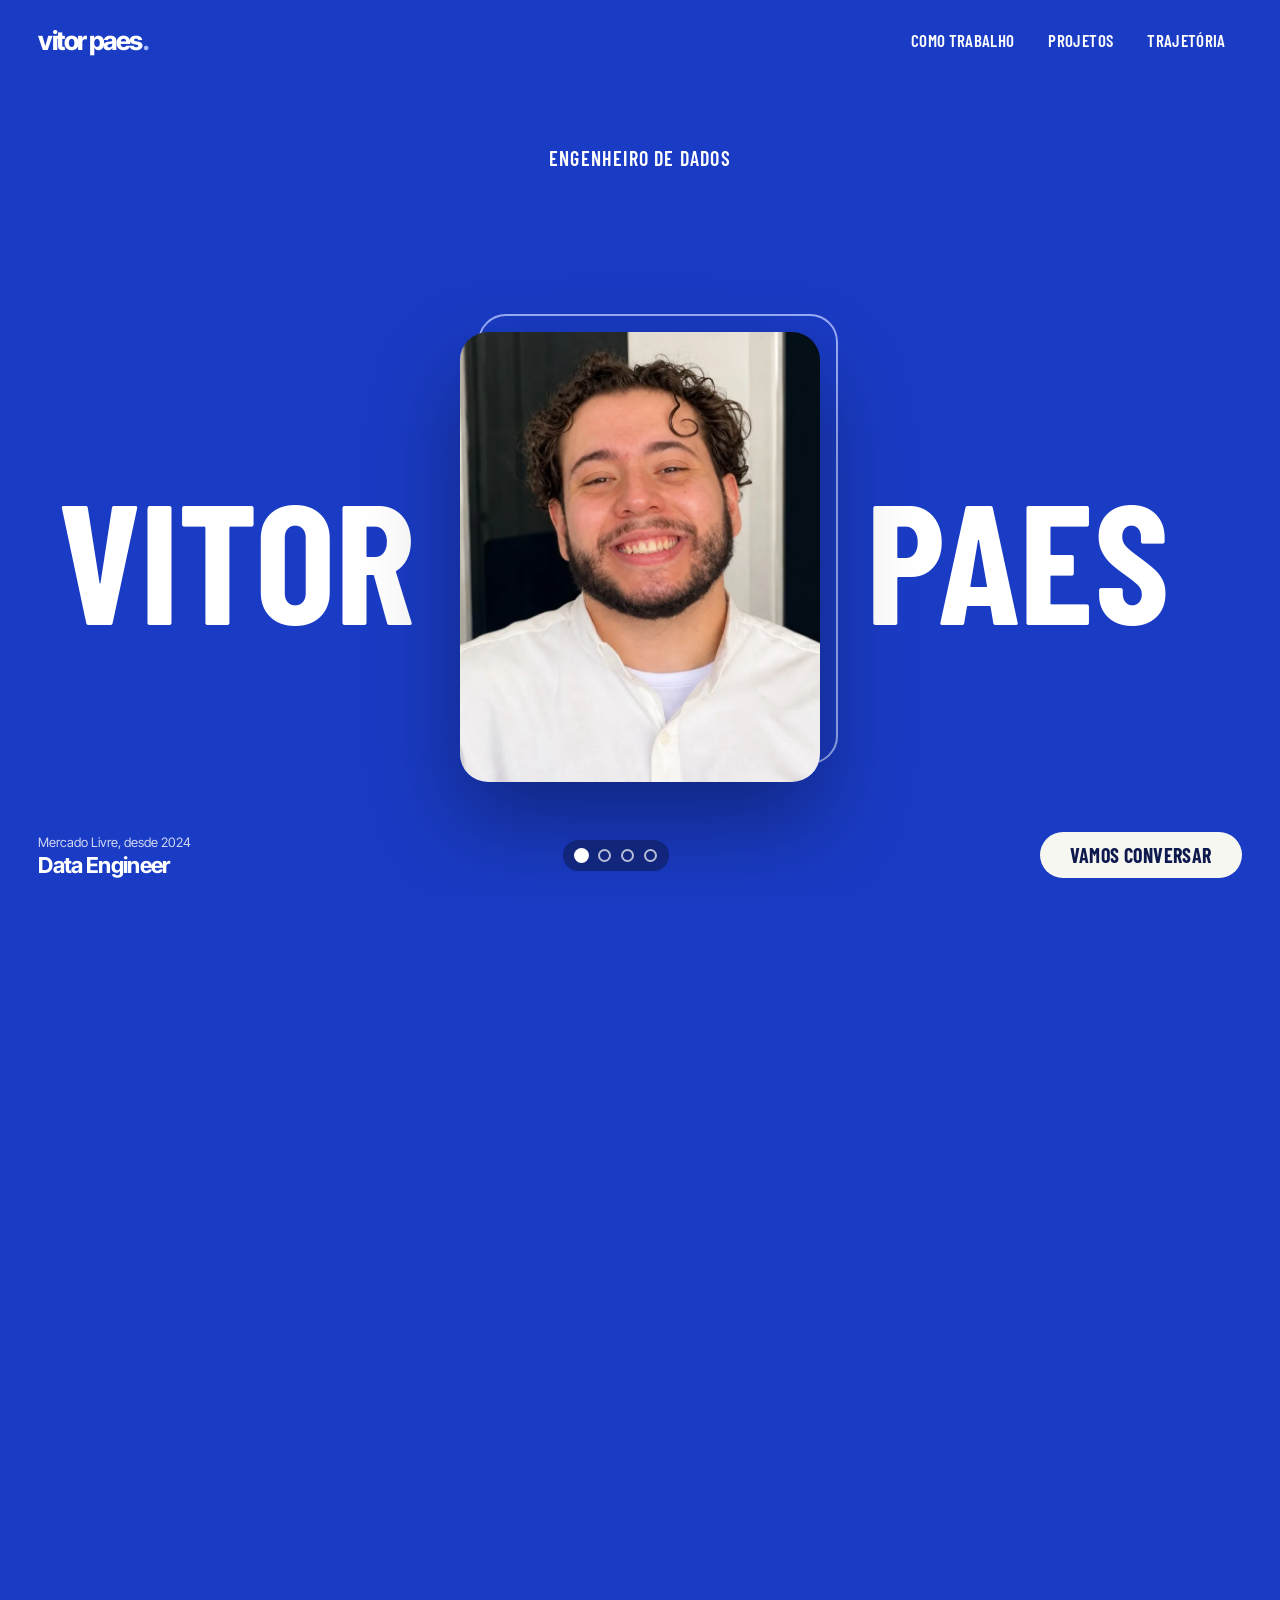
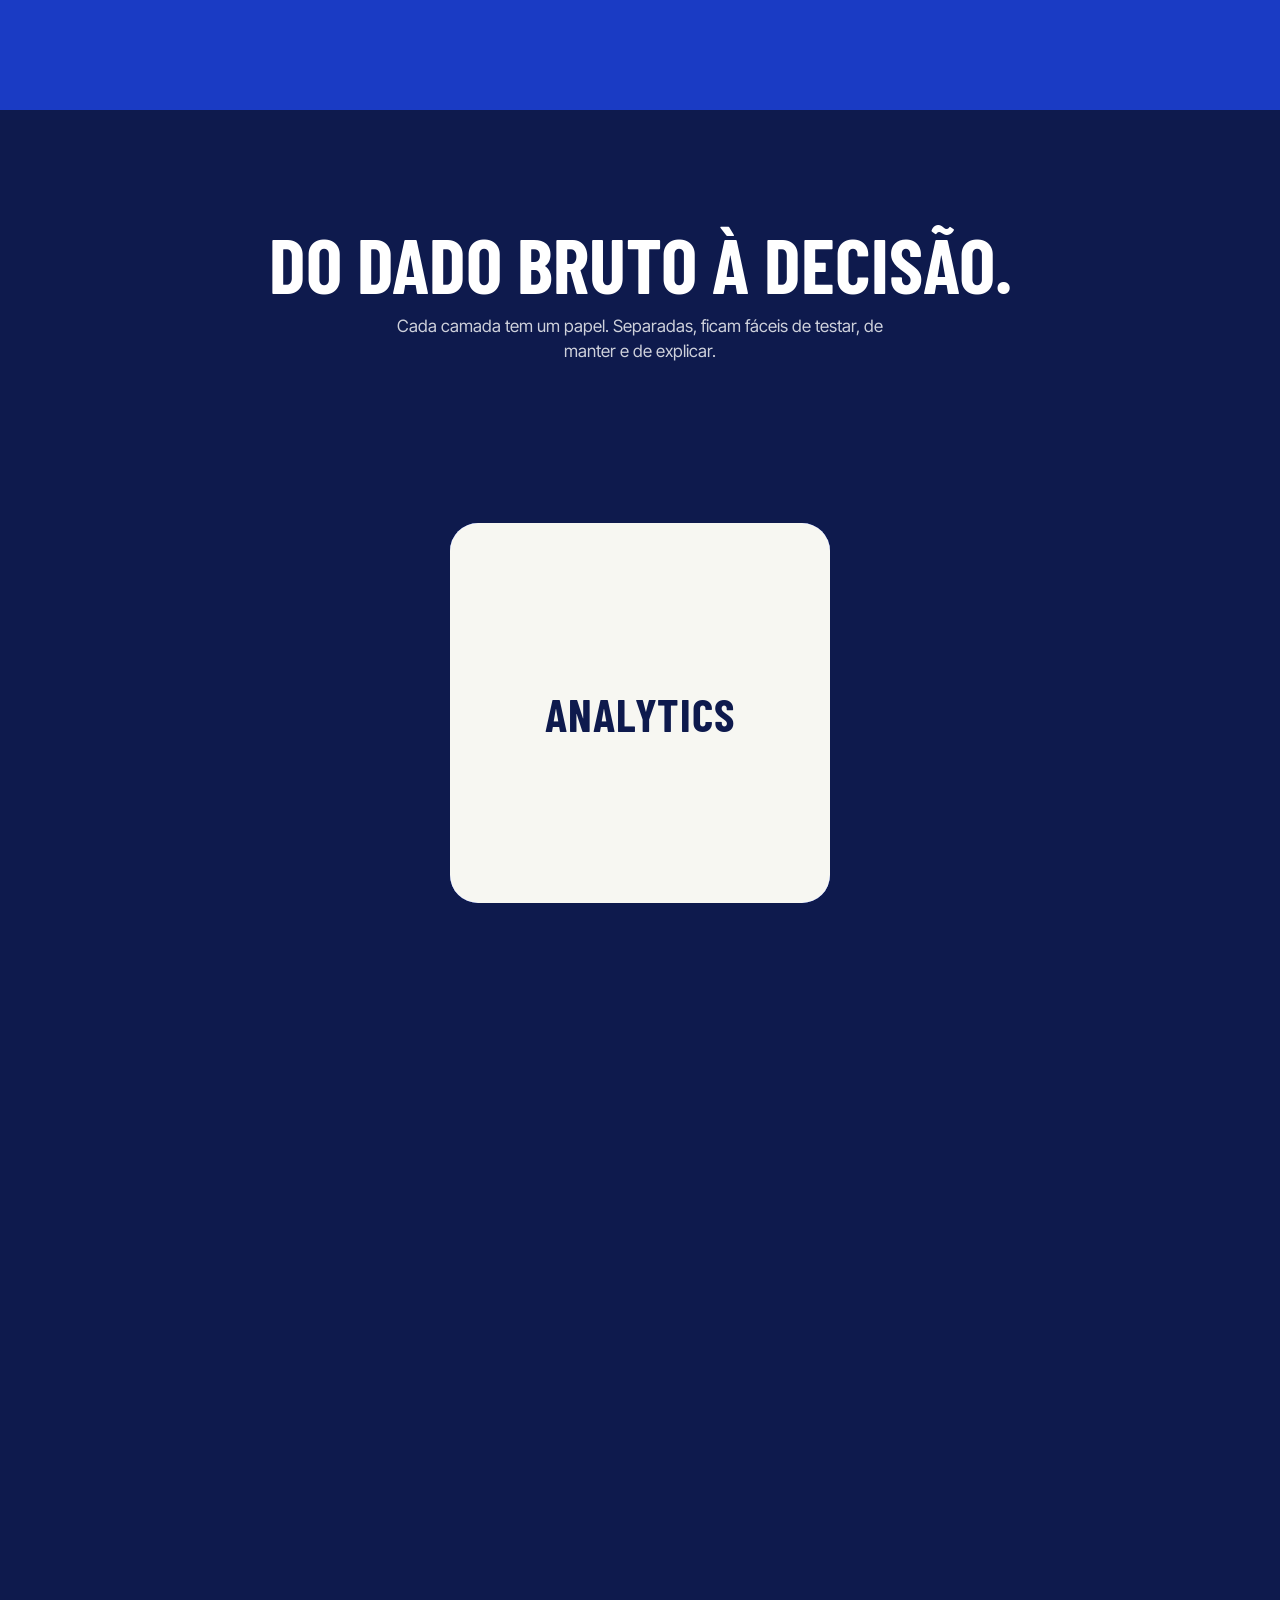
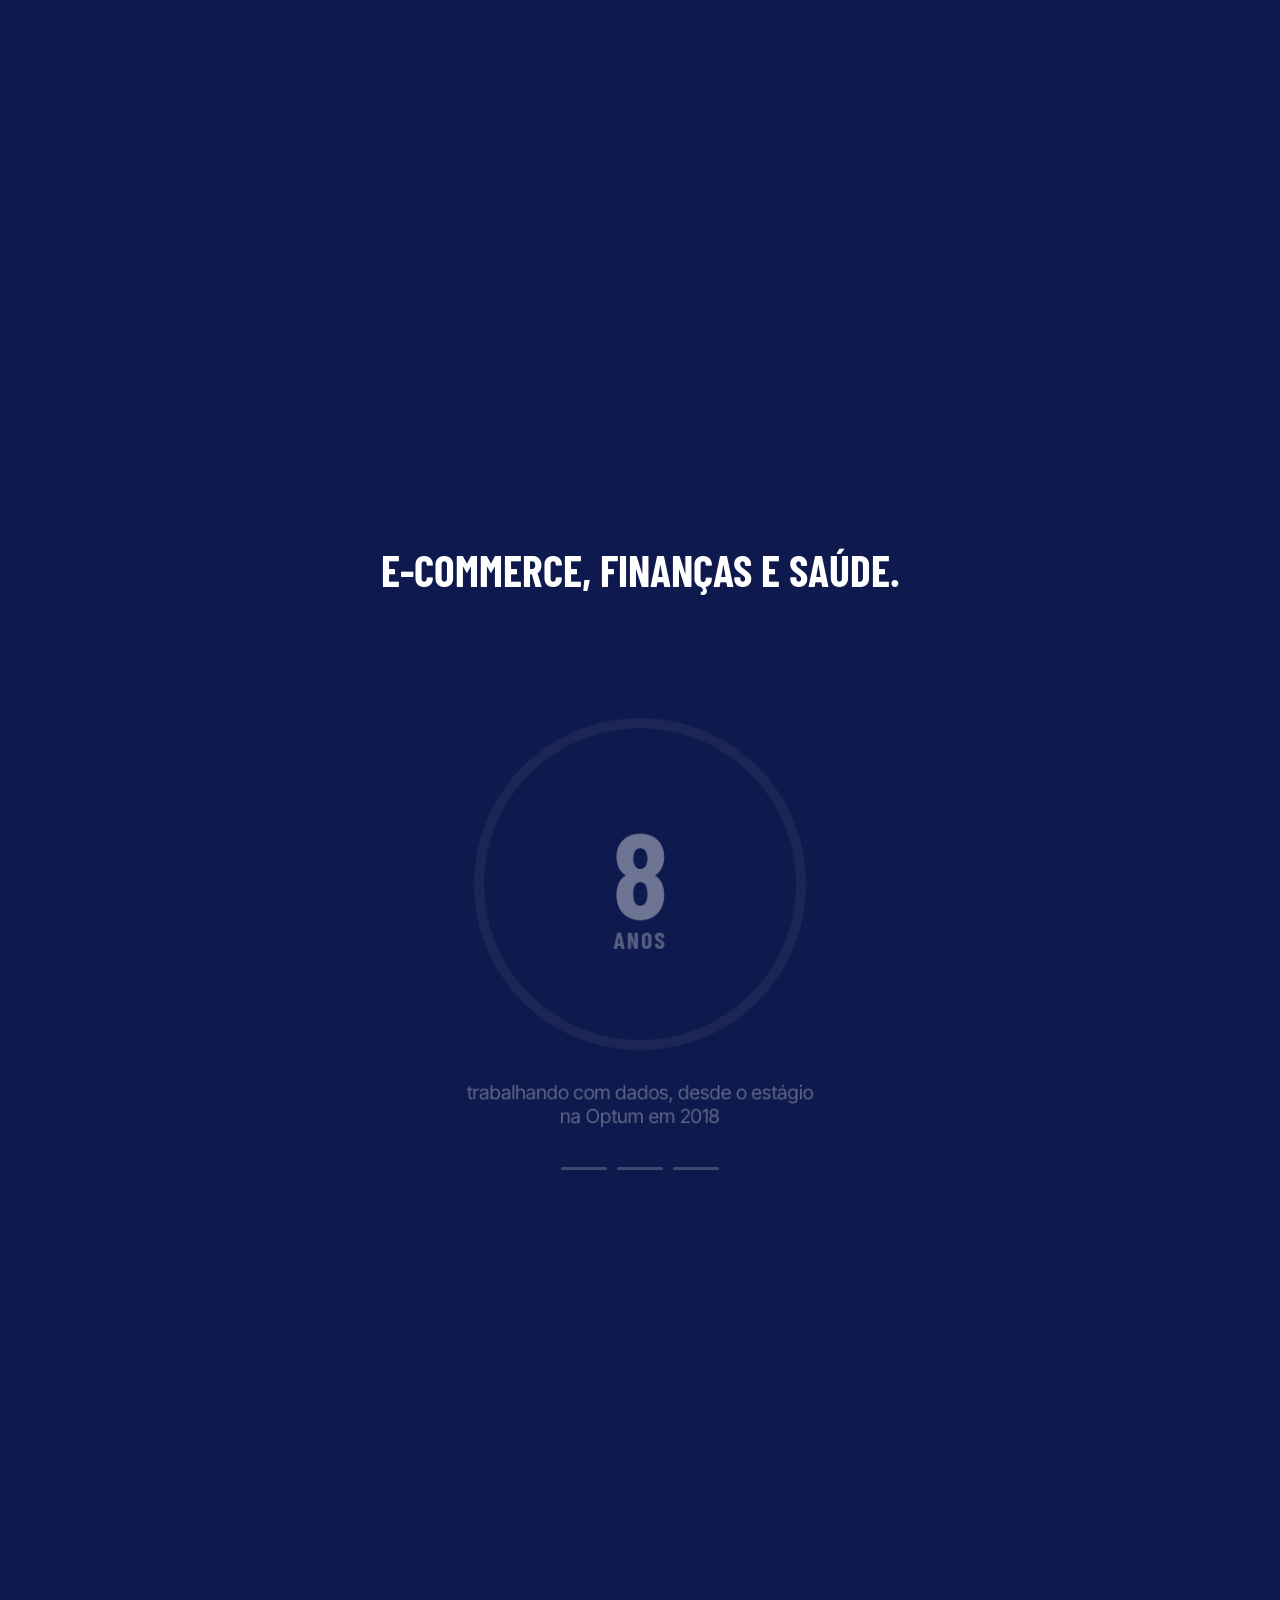
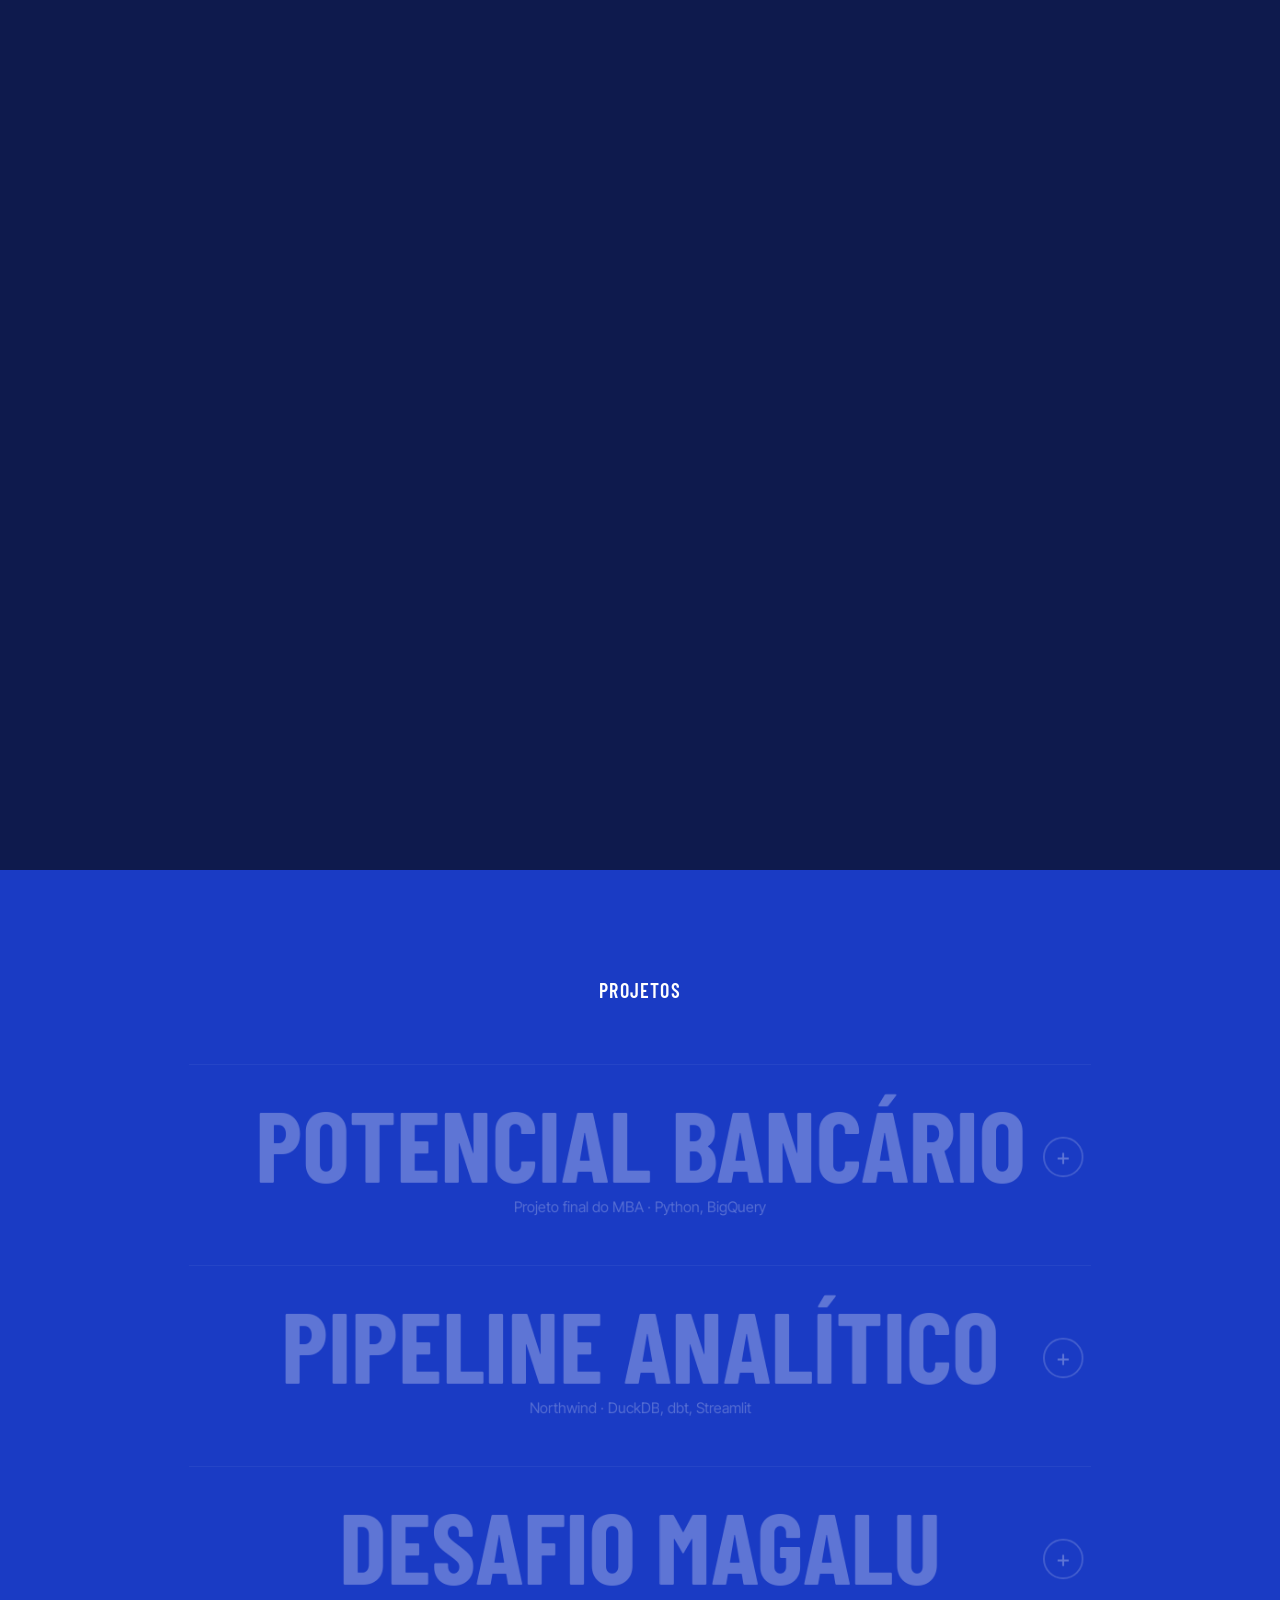
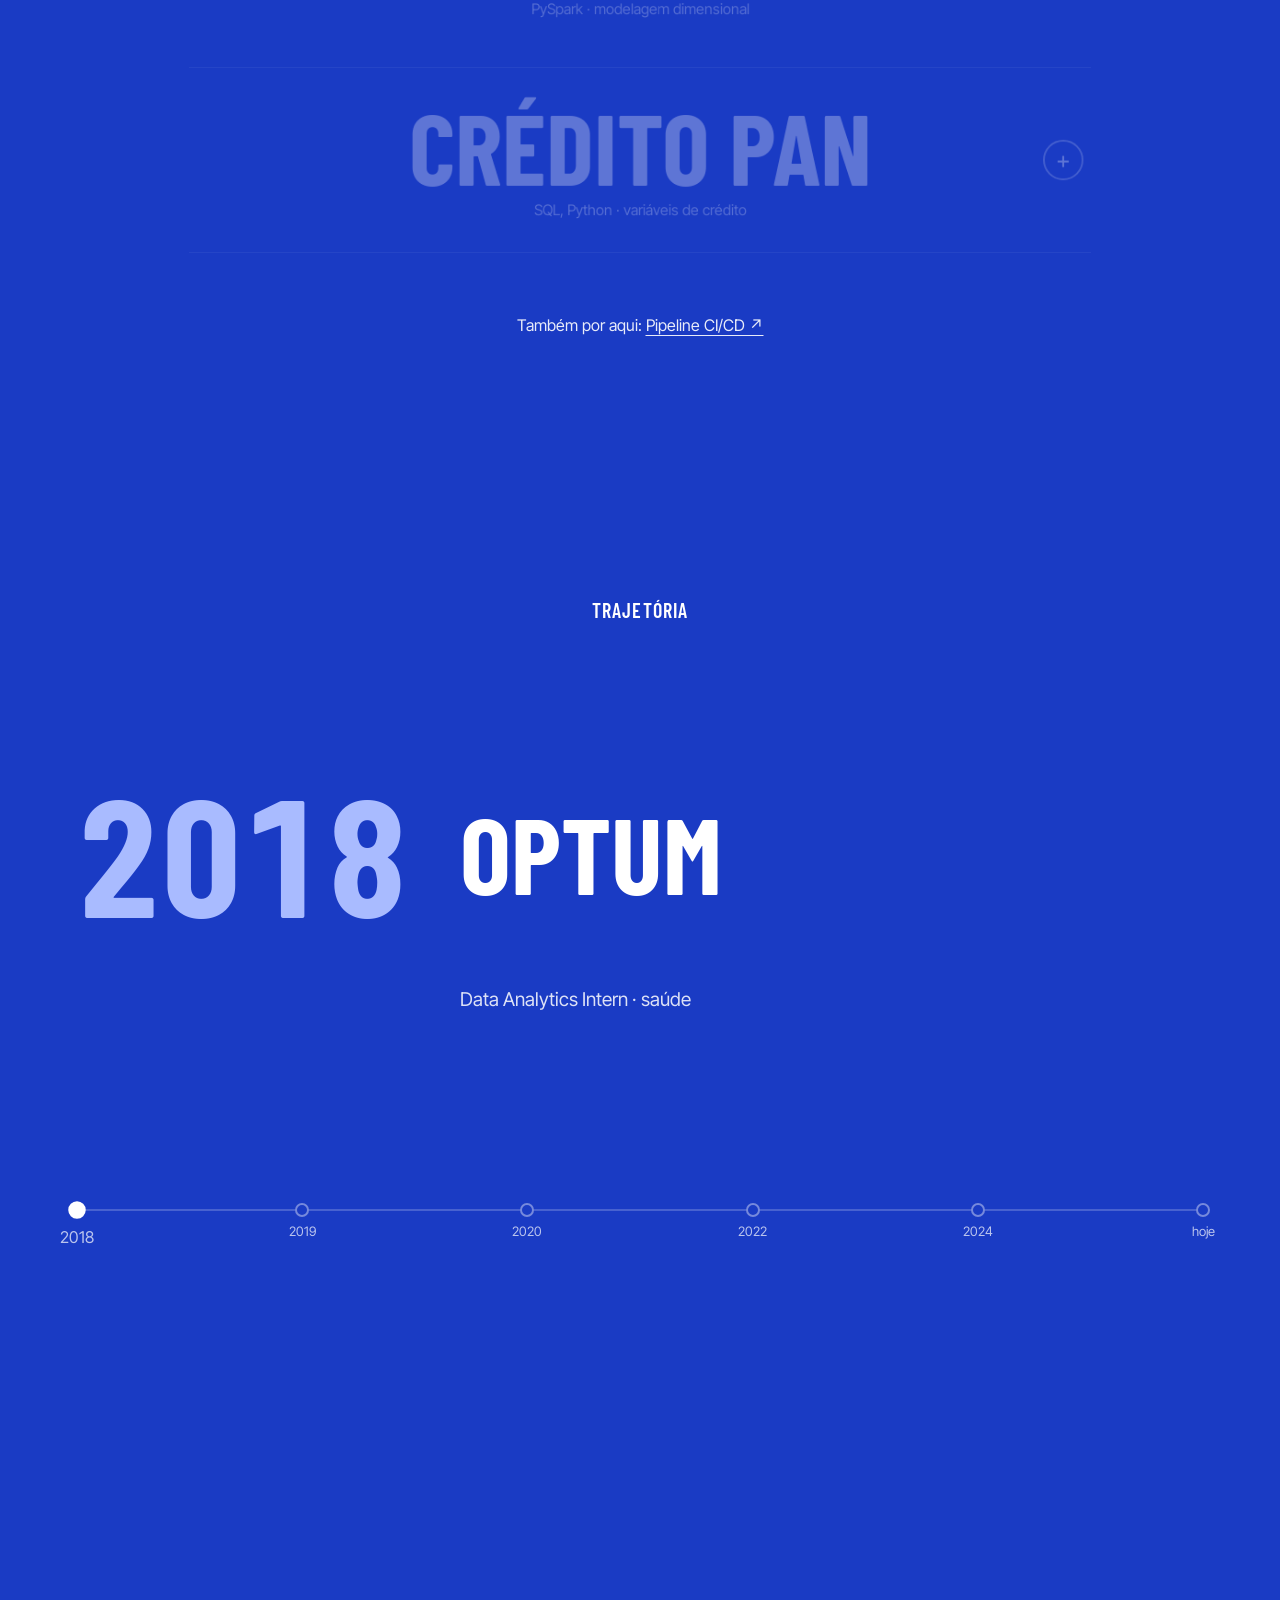
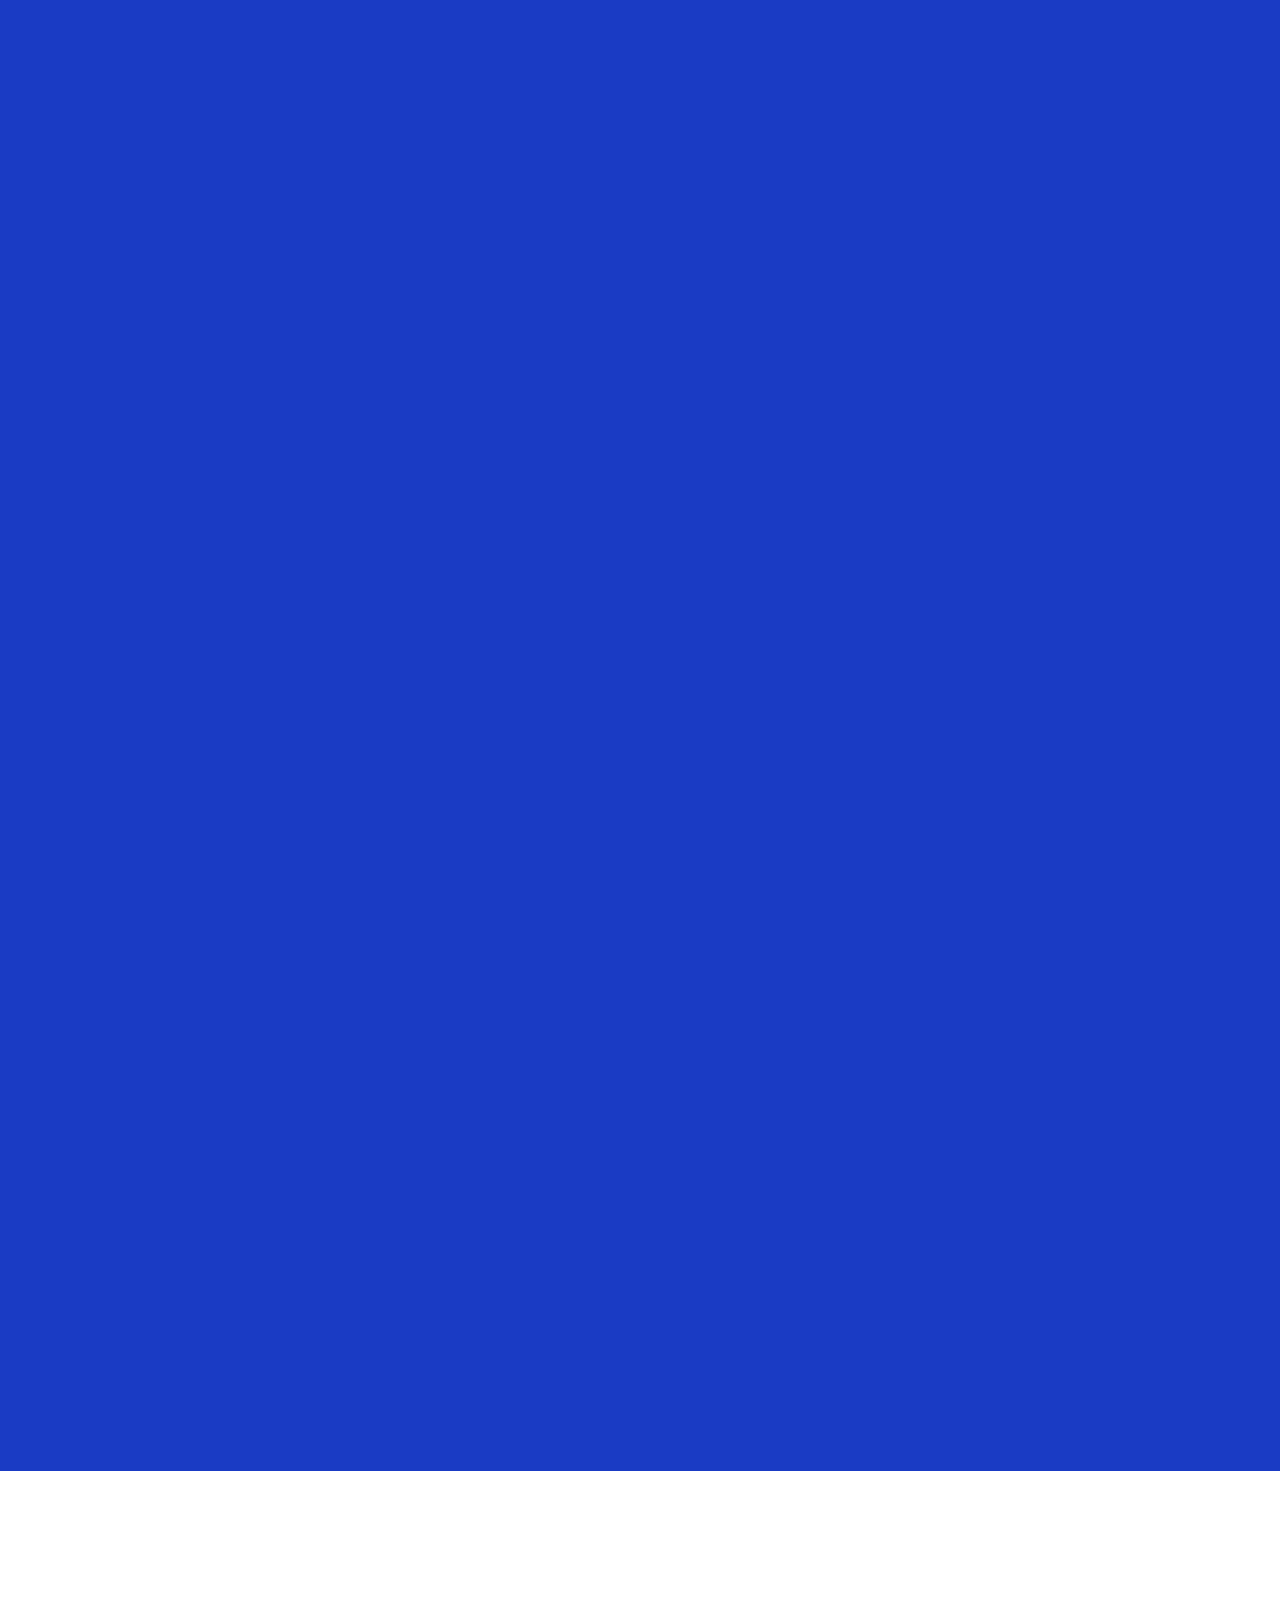
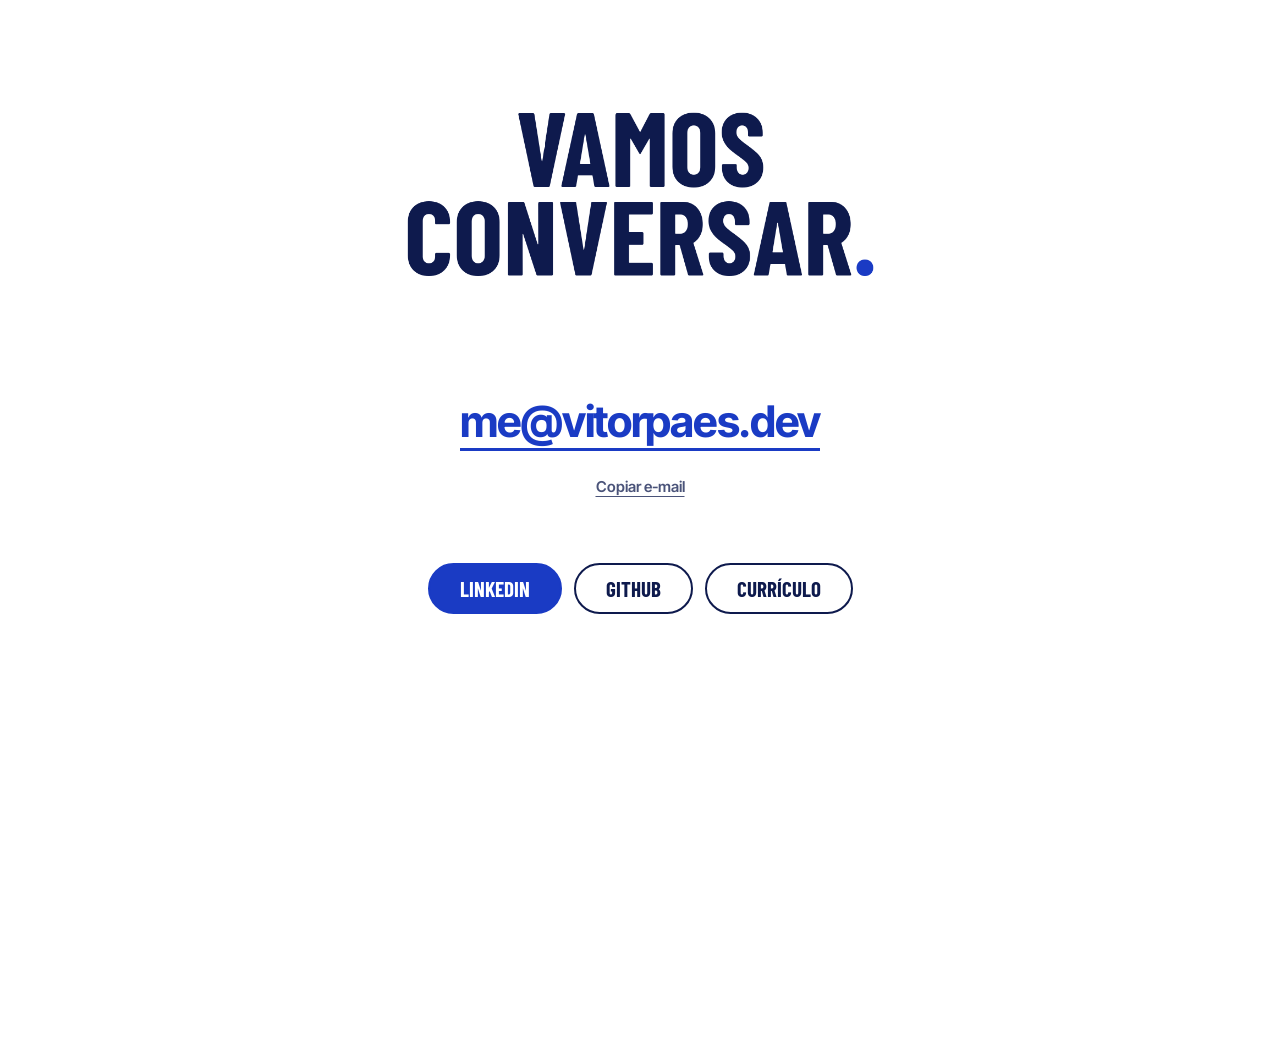
==== commit f84c74a2: "Acessibilidade, hero legível no desktop e assets no visual azul Site (index.html) - Movimento reduzi" ====
--- a/index.html
+++ b/index.html
@@ -57,14 +57,17 @@
 <link rel="preconnect" href="https://fonts.googleapis.com">
 <link rel="preconnect" href="https://fonts.gstatic.com" crossorigin>
 <link href="https://fonts.googleapis.com/css2?family=Barlow+Condensed:wght@500;600;700&family=Inter+Tight:wght@400..800&display=swap" rel="stylesheet">
+<script>if(matchMedia("(prefers-reduced-motion: reduce)").matches)document.documentElement.classList.add("rm")</script>
 <style>
-:root{--bg:#1A3BC4;--deep:#0E1A4D;--pop:#F7F7F2;--hi:#A9BBFF;--white:#fff;--ink:#0E1A4D}
+:root{--bg:#1A3BC4;--deep:#0E1A4D;--pop:#F7F7F2;--hi:#A9BBFF;--white:#fff;--ink:#0E1A4D;--cw:min(360px,70vw,42vh)}
 *{box-sizing:border-box}
 html,body{margin:0}
 body{background:var(--bg);color:var(--white);font-family:"Inter Tight",Arial,sans-serif;-webkit-font-smoothing:antialiased;overflow-x:hidden}
 a{color:inherit;text-decoration:none}
 .cond{font-family:"Barlow Condensed","Arial Narrow",sans-serif;text-transform:uppercase}
 .sr{position:absolute;width:1px;height:1px;overflow:hidden;clip:rect(0 0 0 0)}
+a:focus-visible,button:focus-visible{outline:3px solid var(--hi);outline-offset:4px}
+body.light a:focus-visible,body.light button:focus-visible{outline-color:var(--bg)}
 
 /* header + bottom bar */
 .top{position:fixed;inset:0 0 auto 0;z-index:20;display:flex;justify-content:space-between;align-items:center;padding:22px clamp(18px,3vw,40px);pointer-events:none}
@@ -72,22 +75,25 @@
 .top{transition:background .3s,backdrop-filter .3s}.top.solid{background:rgba(14,26,77,.82);-webkit-backdrop-filter:blur(12px);backdrop-filter:blur(12px)}body.light .top.solid{background:rgba(255,255,255,.88)}
 .brand{font-size:26px;font-weight:750;letter-spacing:-.06em}
 .brand span{color:var(--hi)}
-.top nav{display:flex;gap:22px;align-items:center;font-size:17px;font-weight:600;letter-spacing:.02em}
-.top nav a.pill{background:var(--white);color:var(--bg);border-radius:999px;padding:8px 20px}
+.top nav{display:flex;gap:2px;align-items:center;font-size:17px;font-weight:600;letter-spacing:.02em}
+.top nav a{border-radius:999px;padding:8px 16px;transition:background .25s,color .25s}
+.top nav a.on{background:var(--white);color:var(--bg)}
 .bar{position:fixed;inset:auto 0 0 0;z-index:20;display:flex;justify-content:space-between;align-items:center;padding:16px clamp(18px,3vw,40px) 20px;pointer-events:none}
 .bar>*{pointer-events:auto}
 .bar .who p{margin:0;line-height:1.3}
 .bar .who small{font-size:13px;opacity:.8}
 .bar .who strong{display:block;font-size:22px;letter-spacing:-.03em}
-.dots{display:flex;gap:10px}
-.dots button{width:13px;height:13px;border-radius:50%;border:2px solid rgba(255,255,255,.7);background:transparent;padding:0;cursor:pointer;transition:background .3s,transform .3s}
+.dots{display:flex;gap:10px;padding:9px 12px;border-radius:999px;background:rgba(14,26,77,.55);-webkit-backdrop-filter:blur(10px);backdrop-filter:blur(10px);transition:background .3s}
+.dots button{position:relative;width:13px;height:13px;border-radius:50%;border:2px solid rgba(255,255,255,.7);background:transparent;padding:0;cursor:pointer;transition:background .3s,transform .3s}
+.dots button::after{content:"";position:absolute;inset:-9px -6px}
 .dots button.on{background:var(--white);transform:scale(1.15)}
-.cta{background:var(--pop);color:var(--ink);border-radius:999px;padding:11px 30px;font-size:20px;font-weight:700;letter-spacing:.02em;transition:transform .2s}
+.cta{background:var(--pop);color:var(--ink);border-radius:999px;padding:11px 30px;font-size:20px;font-weight:700;letter-spacing:.02em;transition:transform .2s,opacity .3s,visibility .3s}
 .cta:hover{transform:scale(1.05)}
-body.light .cta{background:var(--bg);color:#fff}body.light .bar .who,body.light .dots button{color:var(--ink);border-color:var(--ink)}
+body.light .cta{opacity:0;visibility:hidden;pointer-events:none}body.light .bar .who,body.light .dots button{color:var(--ink);border-color:var(--ink)}
+body.light .dots{background:rgba(255,255,255,.85)}
 body.light .dots button.on{background:var(--ink)}
 body.light .top{color:var(--ink)}
-body.light .top nav a.pill{background:var(--ink);color:#fff}
+body.light .top nav a.on{background:var(--ink);color:#fff}
 
 /* scenes */
 .scene{position:relative}
@@ -98,10 +104,11 @@
 #hero .label{position:absolute;top:14vh;left:0;right:0;text-align:center;font-size:clamp(16px,1.6vw,20px);font-weight:600;letter-spacing:.06em}
 #hero .name{position:absolute;top:15vh;left:0;right:0;text-align:center;font-weight:700;font-size:clamp(110px,21vw,330px);line-height:.84;letter-spacing:-.005em;will-change:transform}
 #hero .name span{display:block;will-change:transform}
-.card3d{position:absolute;left:50%;bottom:118px;width:min(360px,70vw,42vh);aspect-ratio:4/5;perspective:1400px;transform:translateX(-50%)}
+.card3d{position:absolute;left:50%;bottom:118px;width:var(--cw);aspect-ratio:4/5;perspective:1400px;transform:translateX(-50%)}
 .card3d::before{content:"";position:absolute;inset:0;transform:translate(18px,-18px);border:2px solid var(--hi);border-radius:28px;opacity:.9}
 .card3d .inner{position:relative;width:100%;height:100%;transform-style:preserve-3d;will-change:transform}
 .face{position:absolute;inset:0;backface-visibility:hidden;-webkit-backface-visibility:hidden;border-radius:28px;overflow:hidden;box-shadow:0 40px 90px rgba(0,0,0,.35)}
+.face picture{display:block;width:100%;height:100%}
 .face img{width:100%;height:100%;object-fit:cover;object-position:50% 30%;display:block}
 .face.back{transform:rotateY(180deg);background:var(--pop);color:var(--ink);display:flex;flex-direction:column;justify-content:flex-end;padding:0 32px 34px}
 .face.back .k{font-size:15px;font-weight:600;letter-spacing:.06em;margin:0 0 6px}
@@ -110,6 +117,11 @@
 .face.back ul{list-style:none;margin:18px 0 0;padding:0;display:flex;flex-wrap:wrap;gap:6px}
 .face.back li{border:1.5px solid var(--ink);border-radius:999px;padding:4px 12px;font-size:13px;font-weight:600}
 #hero .tag{position:absolute;left:0;right:0;top:15vh;text-align:center;font-size:clamp(34px,5vw,64px);font-weight:700;opacity:0}
+@media (min-width:761px){
+  #hero .name{top:auto;bottom:118px;margin:0;height:calc(var(--cw)*1.25);display:grid;grid-template-columns:1fr var(--cw) 1fr;align-items:center;font-size:min(calc((100vw - var(--cw))*.185),calc(var(--cw)*.85),330px)}
+  #hero .name .l1{grid-column:1;text-align:right;padding-right:clamp(30px,3.6vw,68px)}
+  #hero .name .l2{grid-column:3;text-align:left;padding-left:clamp(30px,3.6vw,68px)}
+}
 
 /* 2. layers */
 #layers{height:210vh;background:var(--deep)}
@@ -145,8 +157,6 @@
 .steps{position:absolute;bottom:130px;left:0;right:0;display:flex;justify-content:center;gap:10px}
 .steps i{width:46px;height:3px;background:rgba(255,255,255,.2);border-radius:2px;overflow:hidden;position:relative}
 .steps i b{position:absolute;inset:0;background:#fff;transform-origin:left;transform:scaleX(0)}
-.reveal{opacity:0;transform:translateY(40px);transition:opacity .9s cubic-bezier(.2,.7,.2,1),transform .9s cubic-bezier(.2,.7,.2,1)}
-.reveal.in{opacity:1;transform:none}
 
 /* 4. projects */
 #projects{padding:12vh 20px 14vh;text-align:center}
@@ -213,19 +223,20 @@
 .links a{border:2px solid var(--ink);border-radius:999px;padding:11px 30px;font-size:21px;font-weight:700}
 .links a.main{background:var(--bg);border-color:var(--bg);color:#fff}
 
-.hint{position:absolute;left:0;right:0;bottom:120px;text-align:center;font-size:14px;opacity:.8}
 
 @media (max-width:760px){
   .top nav a:not(.pill){display:none}
+  .top nav a.pill{background:var(--white);color:var(--bg);padding:8px 20px}
+  body.light .top nav a.pill{background:var(--ink);color:#fff}
+  :root{--cw:min(280px,72vw,36vh)}
   .bar .who{display:none}
-  .stats{grid-template-columns:1fr;gap:6vh}.stats>div{border-left:0}
   .note{width:auto;left:24px!important;right:24px!important;text-align:left!important;display:flex;align-items:baseline;gap:12px}
   .note b{font-size:24px;min-width:118px;flex:none}.note span{margin:0;font-size:14px}
   .n3{top:64%!important}.n2{top:71.5%!important}.n1{top:79%!important}
   #layers .head{top:12vh}#layers .head h2{font-size:38px}#layers .head p{display:none}
   .stack{top:43%;width:min(230px,58vw);height:min(230px,58vw)}
   .slab .glyph{font-size:24px}
-  .card3d{bottom:104px;width:min(280px,72vw,36vh)}
+  .card3d{bottom:104px}
   .card3d::before{transform:translate(10px,-10px);border-radius:22px}
   .face{border-radius:22px}
   #hero .name{font-size:19vw}
@@ -238,11 +249,45 @@
   #end h2{font-size:19vw}
   .slots{grid-template-columns:1fr;gap:4px;transform:translateY(-62%)}.slot{--lh:clamp(64px,17vw,110px)}.names .col div{font-size:13vw}.role{grid-column:1}.role .col div{font-size:15px}
 }
-@media (prefers-reduced-motion:reduce){
-  #hero,#layers,#path,#end{height:auto}
-  .stick{position:relative;height:auto;min-height:100vh}
-  .reveal{opacity:1;transform:none;transition:none}
-}
+/* path as a plain list: read by screen readers always, shown when motion is reduced */
+.plist{list-style:none;margin:0 auto;padding:0;max-width:900px}
+.plist li{display:grid;grid-template-columns:auto 1fr;column-gap:clamp(16px,3vw,40px);align-items:baseline;padding:18px 0;border-top:1px solid rgba(255,255,255,.18)}
+.plist b,.plist strong{font-size:clamp(34px,5vw,60px);font-weight:700;line-height:1}
+.plist b{color:var(--hi);font-variant-numeric:tabular-nums}
+.plist span{grid-column:2;margin-top:6px;font:400 17px/1.4 "Inter Tight",Arial,sans-serif;text-transform:none;opacity:.85}
+
+/* reduced motion (html.rm): no scroll-driven scenes, everything laid out and visible */
+.rm .scene{height:auto!important}
+.rm .stick{position:relative;height:auto;overflow:visible}
+.rm *{transition:none!important}
+.rm #hero .stick{min-height:100vh;display:flex;flex-direction:column;align-items:center;justify-content:center;gap:20px;padding:120px 20px 110px}
+.rm #hero .label,.rm #hero .name,.rm #hero .tag{position:static;opacity:1}
+.rm #hero .name{display:block;height:auto;margin:0;font-size:clamp(64px,13vw,170px)}
+.rm #hero .name span{display:inline-block;padding:0 .1em}
+.rm #hero .tag{font-size:clamp(26px,3.4vw,44px);color:var(--hi)}
+.rm .card3d{position:static;transform:none;width:min(760px,100%);aspect-ratio:auto;perspective:none;margin-top:16px}
+.rm .card3d::before{display:none}
+.rm .card3d .inner{display:grid;grid-template-columns:repeat(auto-fit,minmax(260px,1fr));gap:20px;height:auto;transform-style:flat}
+.rm .face{position:relative;inset:auto;box-shadow:none}
+.rm .face.front{aspect-ratio:4/5}
+.rm .face.back{transform:none;justify-content:center;padding:32px}
+.rm #layers .stick{display:flex;flex-direction:column;align-items:center;padding:14vh 20px}
+.rm #layers .head{position:static;padding:0;margin-bottom:5vh}
+.rm #layers .head p{display:block}
+.rm .stack{display:none}
+.rm .note{position:static;display:block;opacity:1;width:min(560px,100%);text-align:left;padding:18px 0;border-top:1px solid rgba(255,255,255,.18)}
+.rm .note b{font-size:clamp(28px,3vw,40px)}.rm .note span{margin-top:6px;font-size:15px}
+.rm #numbers .stick{display:flex;flex-wrap:wrap;justify-content:center;align-items:flex-start;gap:48px 24px;max-width:1100px;margin:0 auto;padding:14vh 20px}
+.rm #numbers .k{position:static;flex:0 0 100%;padding:0;margin:0}
+.rm .stat{position:static;opacity:1;flex:0 1 300px;justify-content:flex-start}
+.rm .ring{margin-top:0;width:min(220px,60vw)}
+.rm .ring .val{font-size:84px}
+.rm .stat .chip{opacity:1}
+.rm .steps,.rm .slots,.rm .line{display:none}
+.rm #path .stick{padding:14vh clamp(20px,6vw,90px)}
+.rm #path .k{position:static;margin:0 0 6vh}
+.rm .plist{position:static;width:auto;height:auto;overflow:visible;clip:auto}
+.rm #end .stick{min-height:100vh;padding:120px 20px}
 </style>
 </head>
 <body>
@@ -263,9 +308,9 @@
       <p class="label cond">Engenheiro de dados</p>
       <h1 class="name cond"><span class="l1">Vitor</span><span class="l2">Paes</span></h1>
       <p class="tag cond">Dados com contexto.</p>
-      <div class="card3d" aria-hidden="false">
+      <div class="card3d">
         <div class="inner">
-          <div class="face front"><img src="./vitor-paes.jpg?v=2" width="920" height="920" fetchpriority="high" alt="Foto de Vitor Paes"></div>
+          <div class="face front"><picture><source srcset="./vitor-paes.webp?v=2" type="image/webp"><img src="./vitor-paes.jpg?v=2" width="920" height="920" fetchpriority="high" alt="Foto de Vitor Paes"></picture></div>
           <div class="face back">
             <p class="k cond">Hoje no Mercado Livre</p>
             <h2 class="cond">Data<br>Engineer</h2>
@@ -299,8 +344,8 @@
   <section id="numbers" class="scene" data-scene>
     <div class="stick">
       <p class="k cond">E-commerce, finanças e saúde.</p>
-      <div class="stat" data-to="8"><div class="ring"><svg viewBox="0 0 200 200" aria-hidden="true"><circle class="bgc" cx="100" cy="100" r="94"/><circle class="fg" cx="100" cy="100" r="94"/></svg><div class="val cond"><span>0</span><small>anos</small></div></div><p>trabalhando com dados, desde o estágio na Optum em 2018</p></div>
-      <div class="stat" data-to="6"><div class="ring"><svg viewBox="0 0 200 200" aria-hidden="true"><circle class="bgc" cx="100" cy="100" r="94"/><circle class="fg" cx="100" cy="100" r="94"/></svg><div class="val cond"><span>0</span><small>empresas</small></div></div><p>de consultoria a banco, varejo, meios de pagamento e marketplace</p></div>
+      <div class="stat" data-to="8"><div class="ring"><svg viewBox="0 0 200 200" aria-hidden="true"><circle class="bgc" cx="100" cy="100" r="94"/><circle class="fg" cx="100" cy="100" r="94"/></svg><div class="val cond"><span>8</span><small>anos</small></div></div><p>trabalhando com dados, desde o estágio na Optum em 2018</p></div>
+      <div class="stat" data-to="6"><div class="ring"><svg viewBox="0 0 200 200" aria-hidden="true"><circle class="bgc" cx="100" cy="100" r="94"/><circle class="fg" cx="100" cy="100" r="94"/></svg><div class="val cond"><span>6</span><small>empresas</small></div></div><p>de consultoria a banco, varejo, meios de pagamento e marketplace</p></div>
       <div class="stat" data-to="mba"><div class="ring"><svg viewBox="0 0 200 200" aria-hidden="true"><circle class="bgc" cx="100" cy="100" r="94"/><circle class="fg" cx="100" cy="100" r="94"/></svg><div class="val cond"><span>MBA</span></div></div><p>em Engenharia de Dados pela Universidade Presbiteriana Mackenzie</p><span class="chip cond">Concluído em 2026</span></div>
       <div class="steps" aria-hidden="true"><i><b></b></i><i><b></b></i><i><b></b></i></div>
     </div>
@@ -360,7 +405,16 @@
   <section id="path" class="scene" data-scene>
     <div class="stick">
       <p class="k cond">Trajetória</p>
-      <div class="slots cond">
+      <!-- Mesma trajetória em dois formatos: a lista abaixo (leitores de tela e movimento reduzido) e o letreiro animado. Ao editar, altere os dois. -->
+      <ol class="plist sr cond">
+        <li><b>2018</b><strong>Optum</strong><span>Data Analytics Intern · saúde</span></li>
+        <li><b>2019</b><strong>NTT Data</strong><span>Junior Data Engineer · consultoria</span></li>
+        <li><b>2020</b><strong>Itaú</strong><span>Data Engineer · banco</span></li>
+        <li><b>2022</b><strong>Magalu</strong><span>Analytics Engineer · varejo</span></li>
+        <li><b>2024</b><strong>Cielo</strong><span>Data Engineer · meios de pagamento</span></li>
+        <li><b>2024</b><strong>Mercado Livre</strong><span>Data Engineer · marketplace, hoje</span></li>
+      </ol>
+      <div class="slots cond" aria-hidden="true">
         <div class="slot years"><div class="col"><div>2018</div><div>2019</div><div>2020</div><div>2022</div><div>2024</div><div>2024</div></div></div>
         <div class="slot names"><div class="col"><div>Optum</div><div>NTT Data</div><div>Itaú</div><div>Magalu</div><div>Cielo</div><div>Mercado Livre</div></div></div>
         <div class="role" style="font-family:'Inter Tight';text-transform:none"><div class="col"><div>Data Analytics Intern · saúde</div><div>Junior Data Engineer · consultoria</div><div>Data Engineer · banco</div><div>Analytics Engineer · varejo</div><div>Data Engineer · meios de pagamento</div><div>Data Engineer · marketplace, hoje</div></div></div>
@@ -386,12 +440,12 @@
 
 <div class="bar">
   <div class="who"><p><small>Mercado Livre, desde 2024</small><strong>Data Engineer</strong></p></div>
-  <div class="dots" role="tablist" aria-label="Seções">
+  <nav class="dots" aria-label="Seções">
     <button data-go="hero" aria-label="Início"></button>
     <button data-go="layers" aria-label="Como trabalho"></button>
     <button data-go="projects" aria-label="Projetos"></button>
     <button data-go="path" aria-label="Trajetória"></button>
-  </div>
+  </nav>
   <a class="cta cond" href="#end">Vamos conversar</a>
 </div>
 
@@ -408,7 +462,7 @@
   const slabs=$$('.slab'),notes=[$('.n1'),$('.n2'),$('.n3')],head=$('#layers .head');
   const endH=$('#end h2');
   const stats=$$('.stat'),steps=$$('.steps b'),C=2*Math.PI*94;
-  stats.forEach(st=>{const f=st.querySelector('.fg');f.style.strokeDasharray=C;f.style.strokeDashoffset=C});
+  stats.forEach(st=>{const f=st.querySelector('.fg');f.style.strokeDasharray=C;f.style.strokeDashoffset=reduce?0:C});
   const N=6,yCol=$('.years .col'),nCol=$('.names .col'),rCol=$('.role .col'),line=$('.line'),fill=$('.line .fill');
   const labels=['2018','2019','2020','2022','2024','hoje'];
   for(let i=0;i<N;i++){const n=document.createElement('div');n.className='node';n.style.left=(i/(N-1)*100)+'%';n.innerHTML='<span>'+labels[i]+'</span>';line.appendChild(n)}
@@ -456,6 +510,7 @@
 
     // 3 numbers: one stat per third, ring and value scrubbed by scroll
     p=prog($('#numbers'));
+    const nr=$('#numbers').getBoundingClientRect(),nIn=nr.top<innerHeight&&nr.bottom>0;
     stats.forEach((st,i)=>{
       const a=i/3,b=(i+1)/3,local=seg(p,a,b);
       const fadeIn=seg(p,a-.04,a+.06),fadeOut=i<2?1-seg(p,b-.06,b+.02):1;
@@ -465,7 +520,8 @@
       const k=ease(seg(local,.05,.75));
       st.querySelector('.fg').style.strokeDashoffset=C*(1-k);
       const to=st.dataset.to;
-      if(to!=='mba') st.querySelector('.val span').textContent=Math.round(k*(+to));
+      // off-screen the real value stays in the DOM (crawlers, readers); it only counts up while visible
+      if(to!=='mba') st.querySelector('.val span').textContent=nIn&&vis>0?Math.round(k*(+to)):to;
       else st.querySelector('.chip').style.opacity=k>.98?1:0;
       steps[i].style.transform=`scaleX(${local})`;
     });
@@ -485,14 +541,17 @@
     p=prog($('#end'));
     endH.style.transform=`scale(${.55+ease(seg(p,0,.6))*.45})`;
   }
-  function min(a,b){return Math.min(a,b)}
 
   // dots + light mode
   const ids=['hero','layers','projects','path'];
   const dots=$$('.dots button');
+  const navLinks=$$('.top nav a'),navFor={layers:'#layers',numbers:'#layers',projects:'#projects',path:'#path'};
+  const mark=(el,on)=>{el.classList.toggle('on',on);on?el.setAttribute('aria-current','true'):el.removeAttribute('aria-current')};
   function ui(){
     let cur=0;ids.forEach((id,i)=>{const r=document.getElementById(id).getBoundingClientRect();if(r.top<innerHeight*.5)cur=i});
-    dots.forEach((d,i)=>d.classList.toggle('on',i===cur));
+    dots.forEach((d,i)=>mark(d,i===cur));
+    let sec='hero';['layers','numbers','projects','path','end'].forEach(id=>{if(document.getElementById(id).getBoundingClientRect().top<innerHeight*.5)sec=id});
+    navLinks.forEach(a=>mark(a,a.getAttribute('href')===navFor[sec]));
     $('.top').classList.toggle('solid',scrollY>innerHeight*.6);
     const er=$('#end').getBoundingClientRect();document.body.classList.toggle('light',er.top<innerHeight*.6);
   }
@@ -509,15 +568,6 @@
   function onScroll(){if(queued)return;queued=true;requestAnimationFrame(()=>{queued=false;frame();ui()})}
   addEventListener('scroll',onScroll,{passive:true});addEventListener('resize',onScroll);
   onScroll();
-
-  // reveals + counters
-  const io=new IntersectionObserver(es=>es.forEach(e=>{
-    if(!e.isIntersecting)return;e.target.classList.add('in');io.unobserve(e.target);
-    const c=e.target.querySelector('[data-count]');
-    if(c){const to=+c.dataset.count;if(reduce){c.textContent=to;return}
-      const t0=performance.now();const step=t=>{const k=clamp((t-t0)/1200);c.textContent=Math.round(ease(k)*to);if(k<1)requestAnimationFrame(step)};requestAnimationFrame(step)}
-  }),{threshold:.35});
-  $$('.reveal').forEach(el=>io.observe(el));
 })();
 </script>
 </body>
